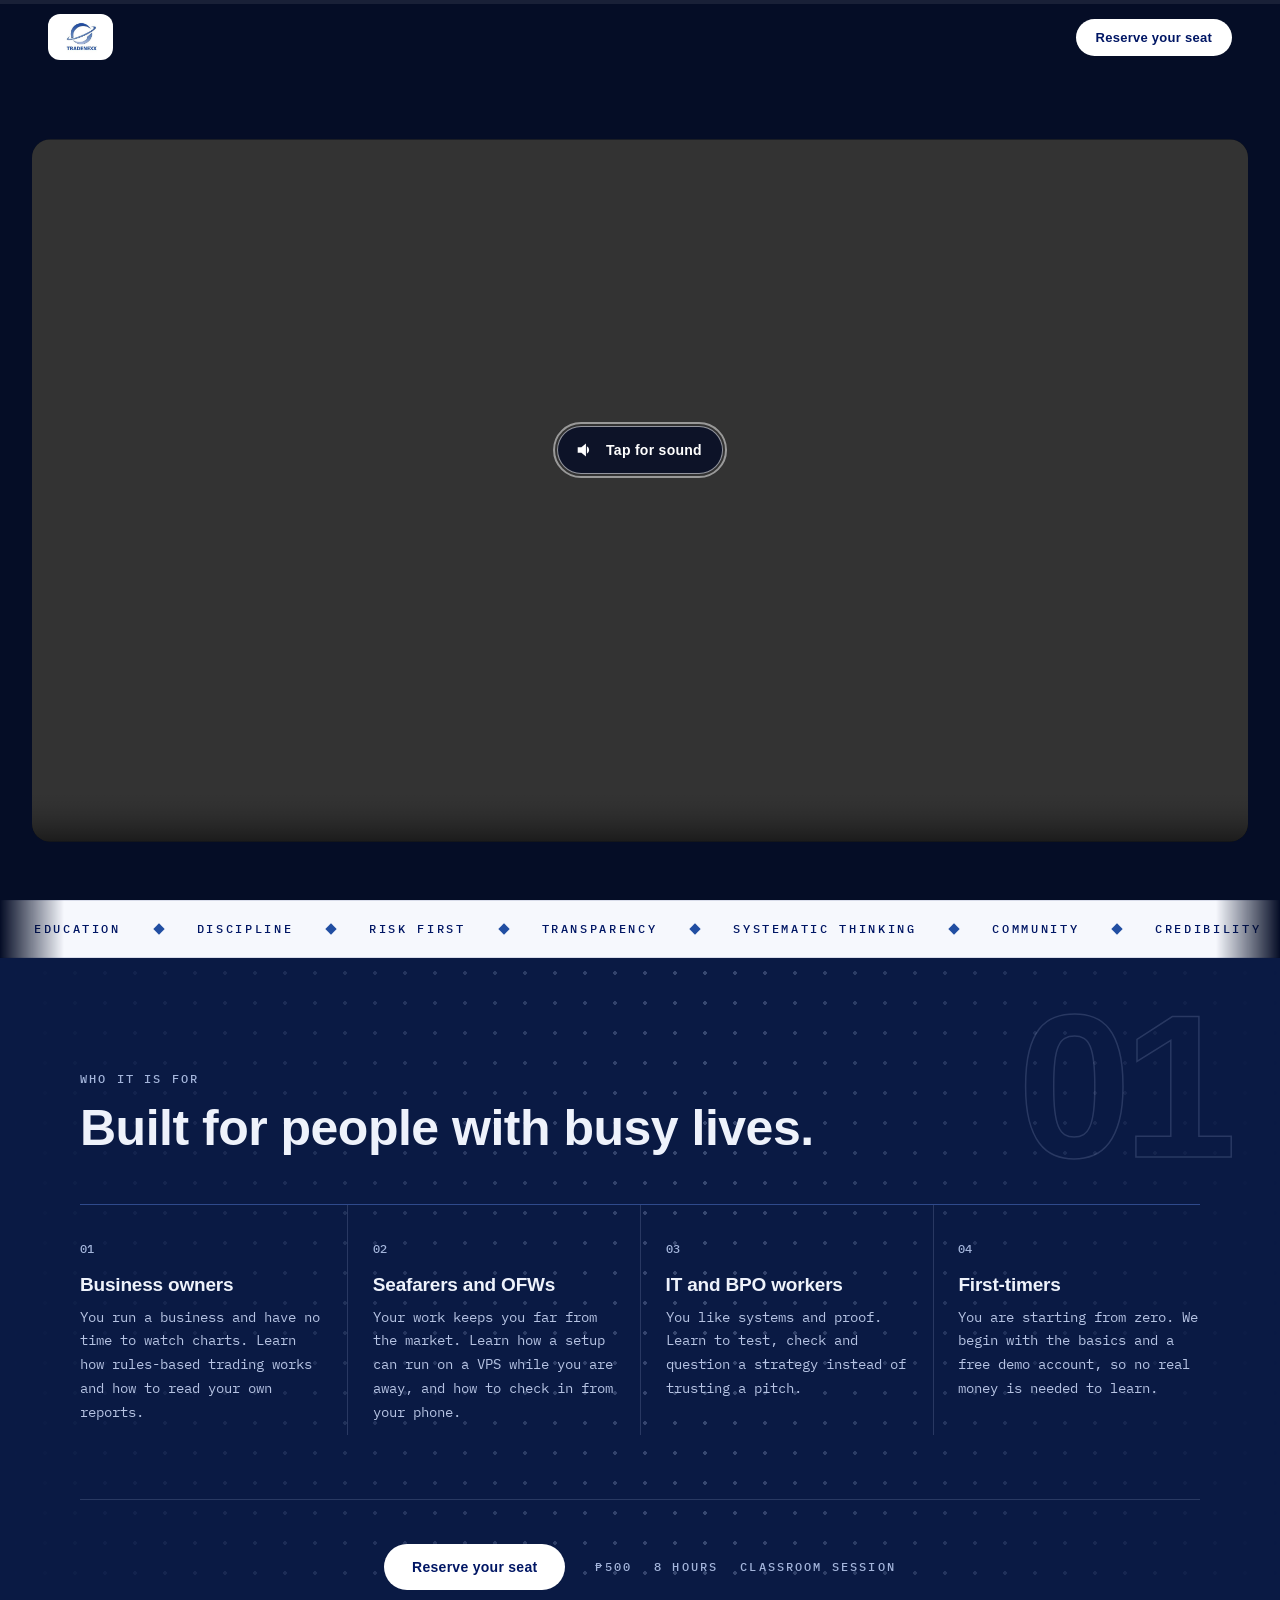
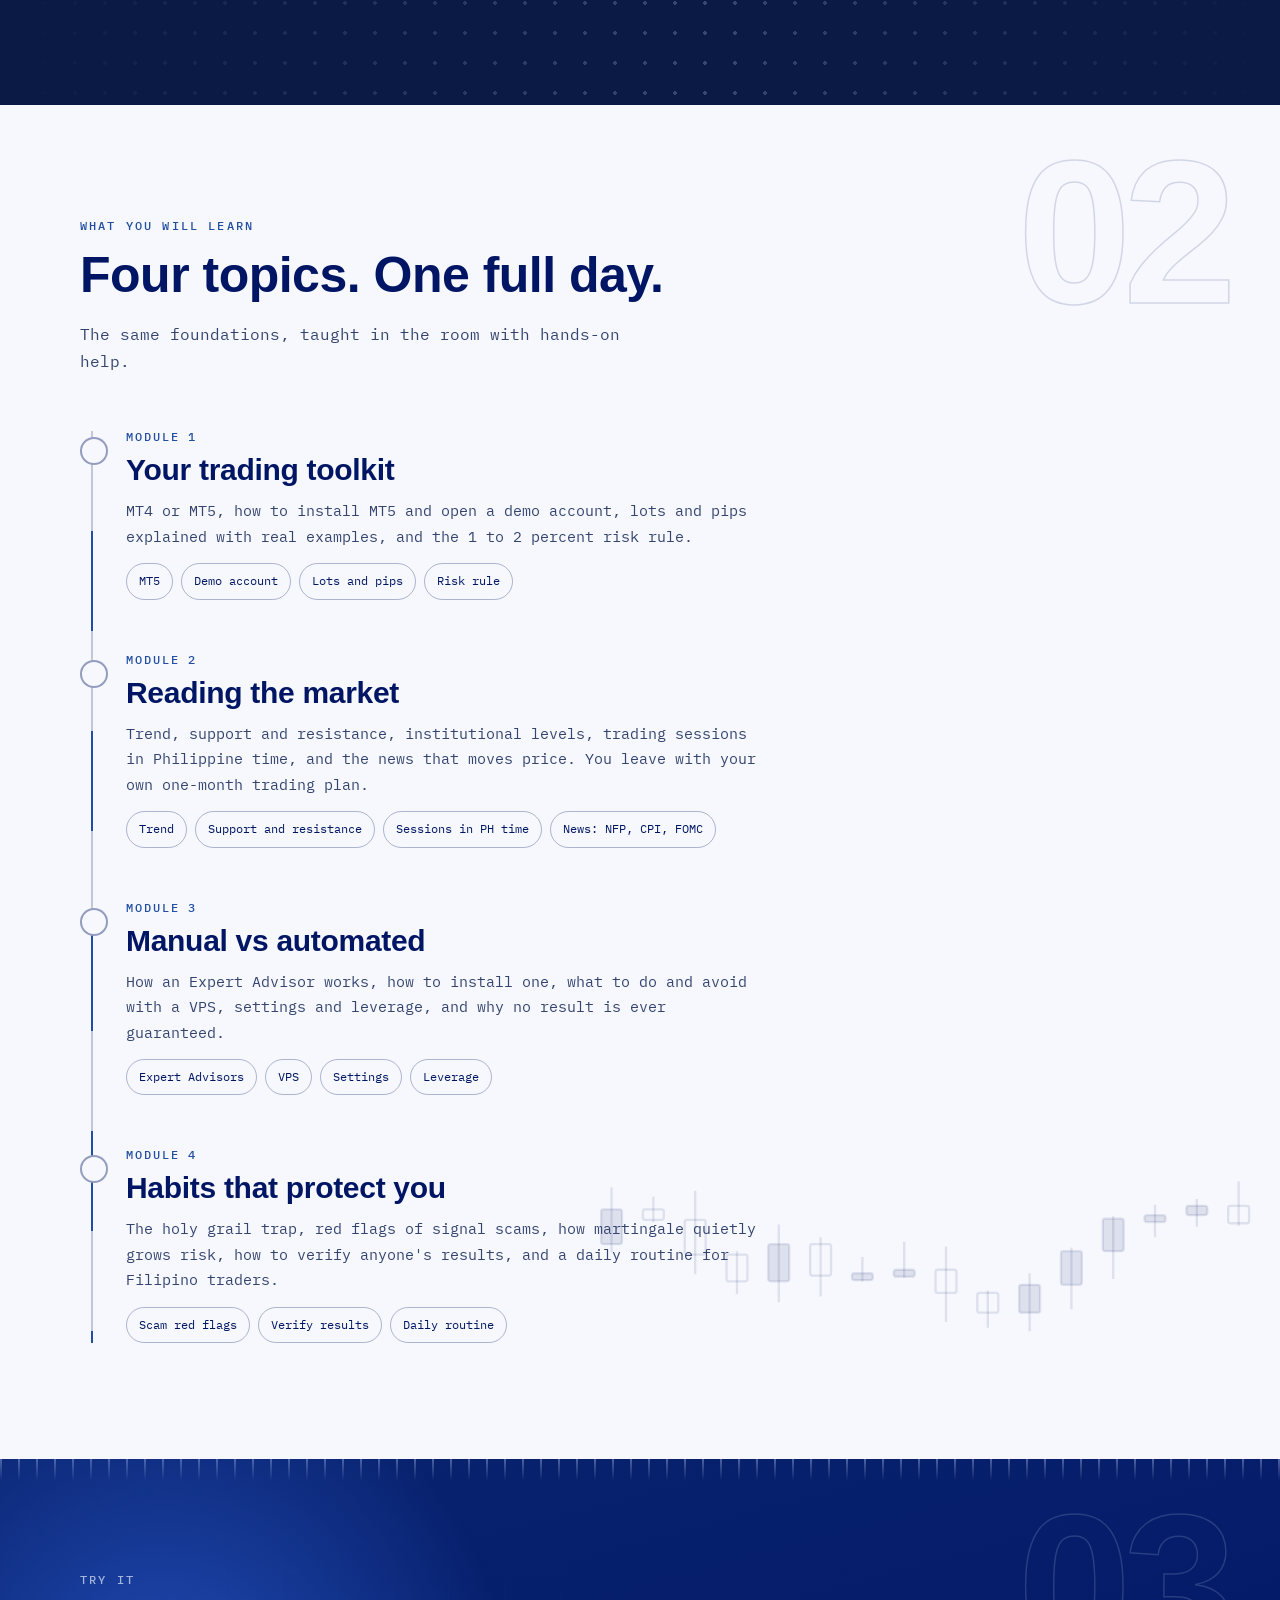
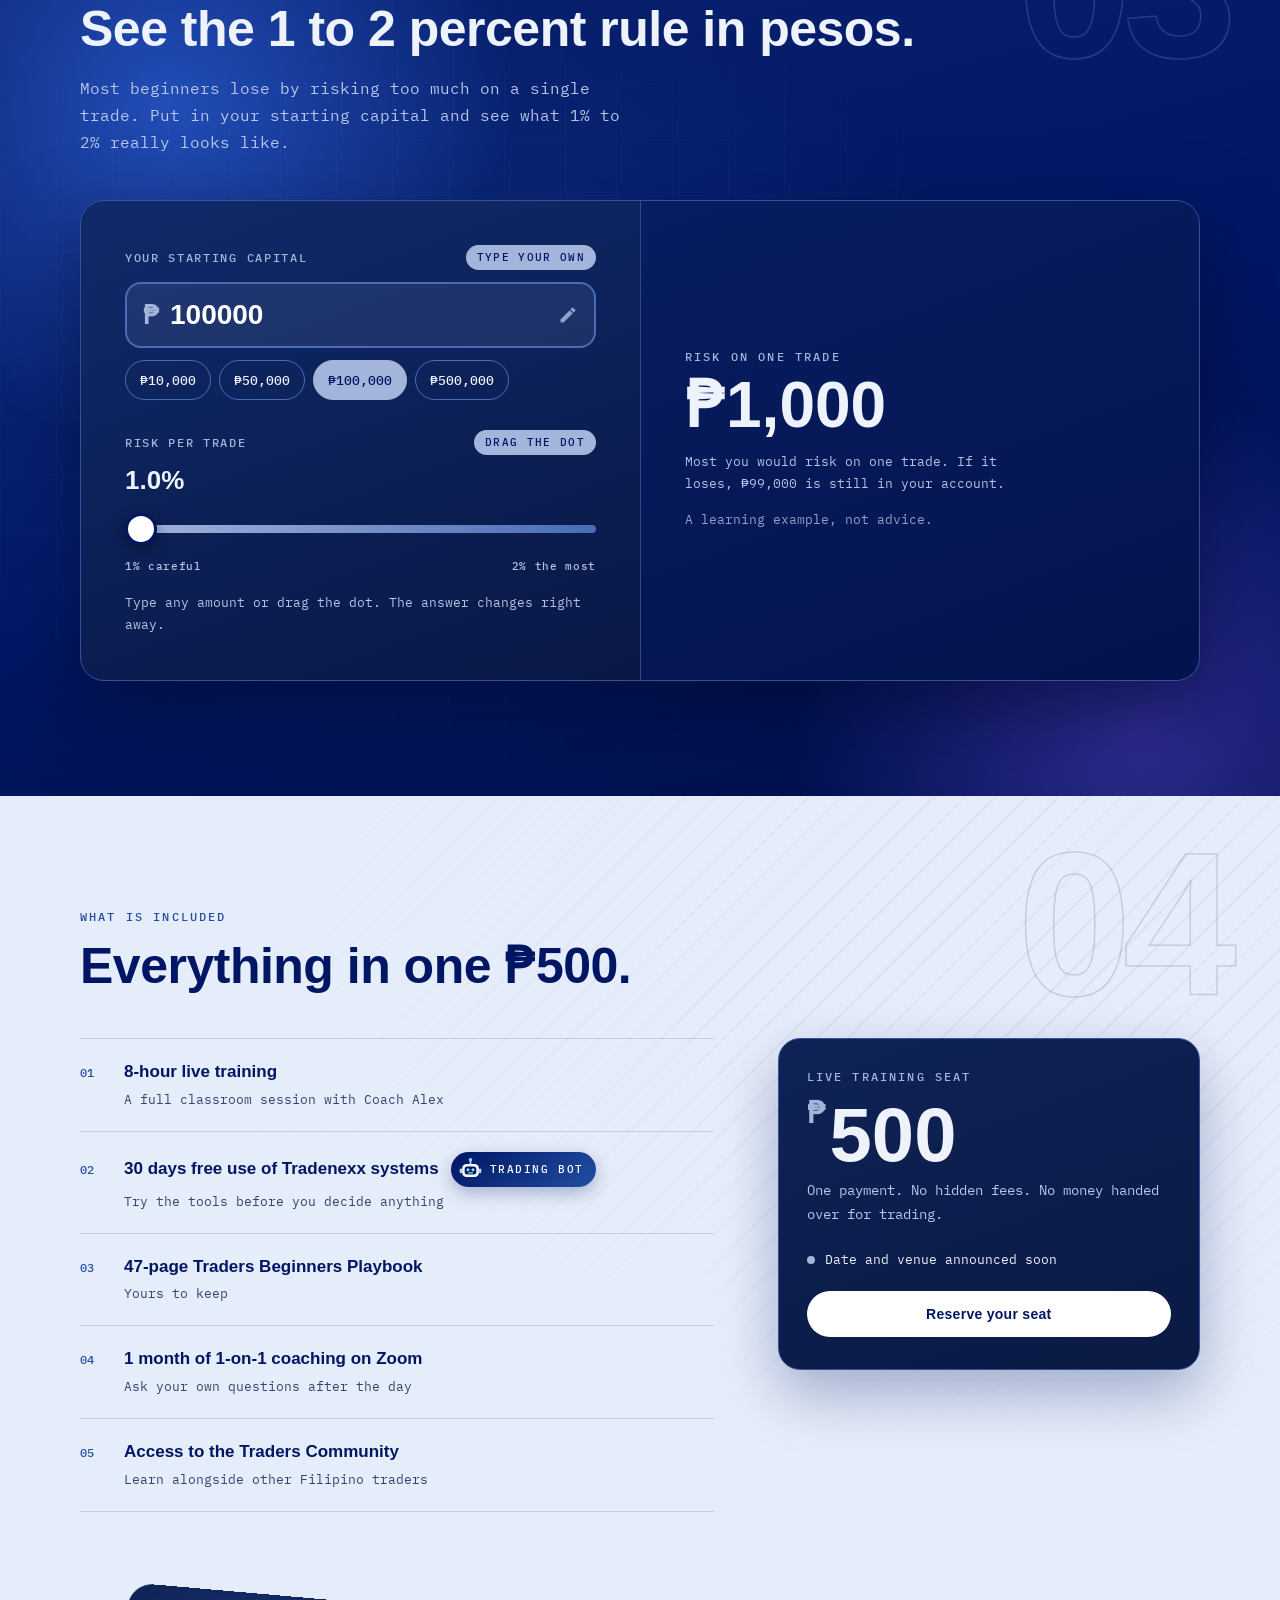
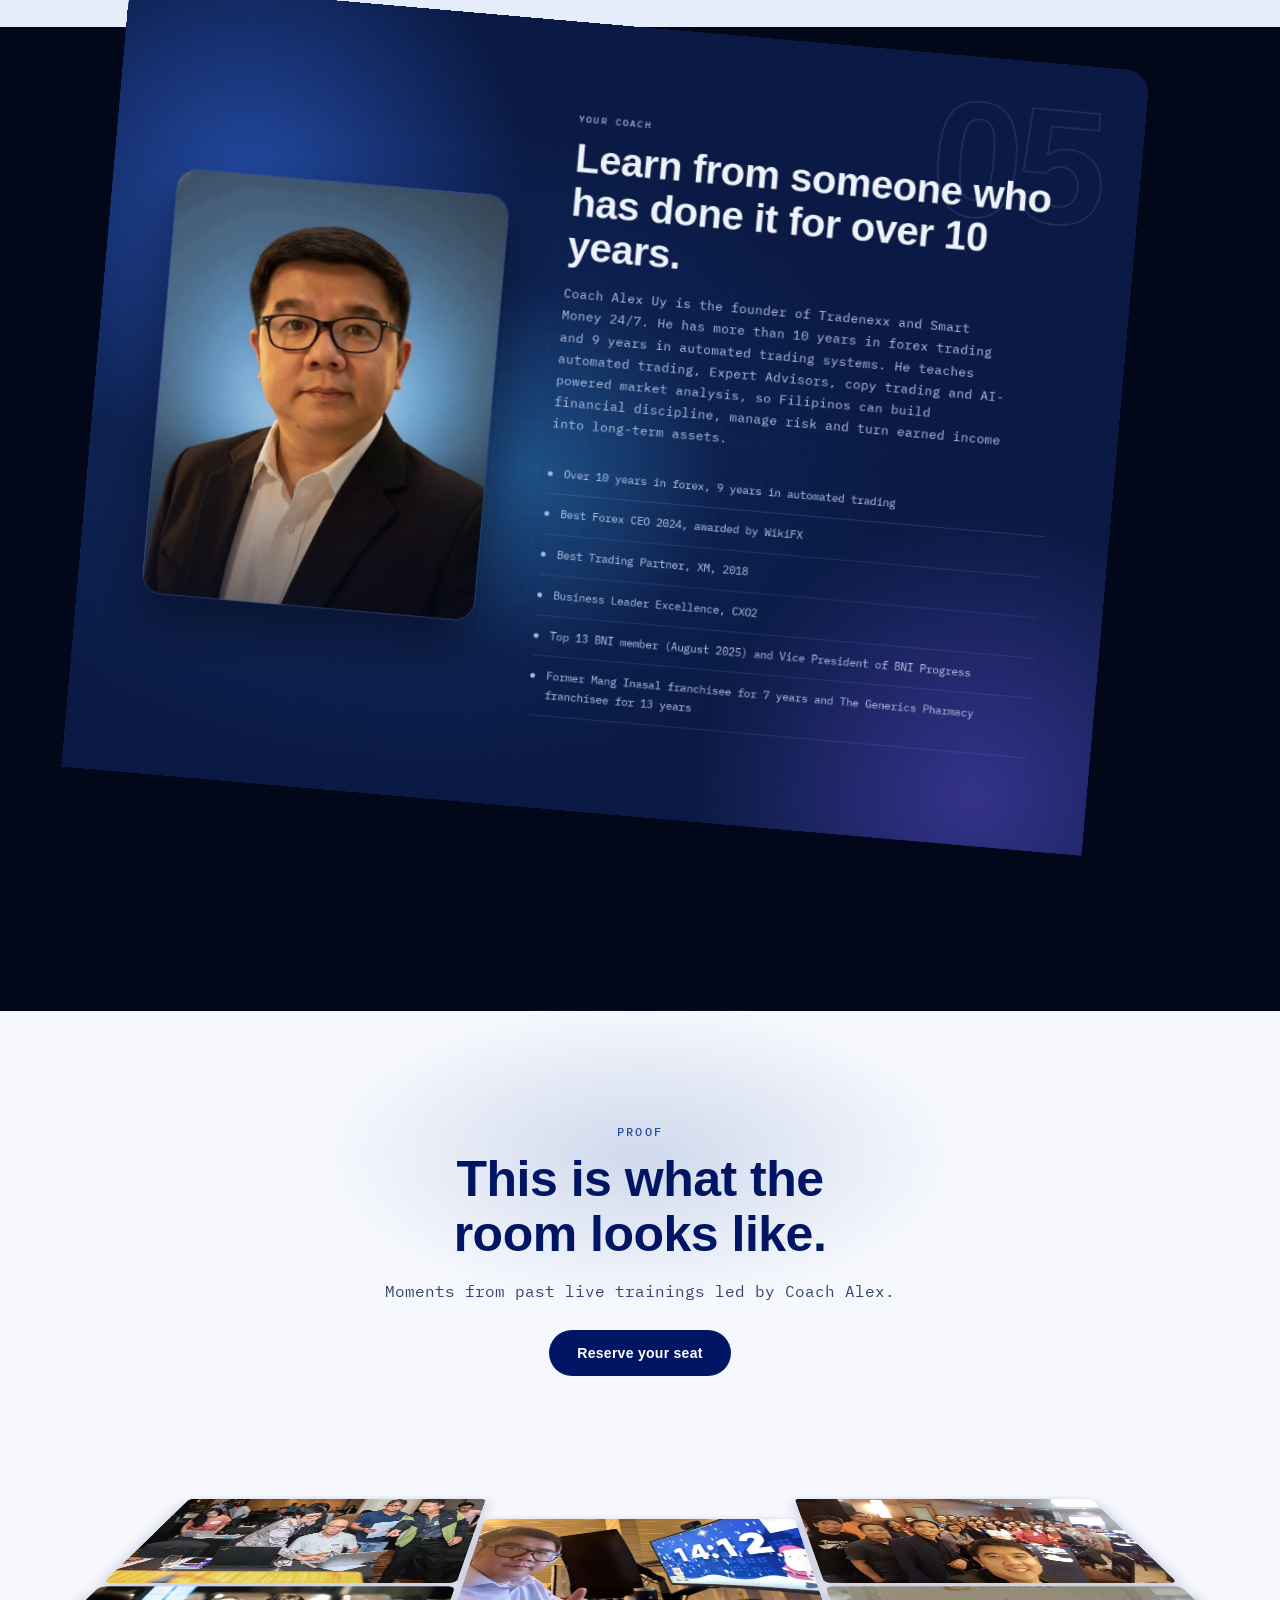
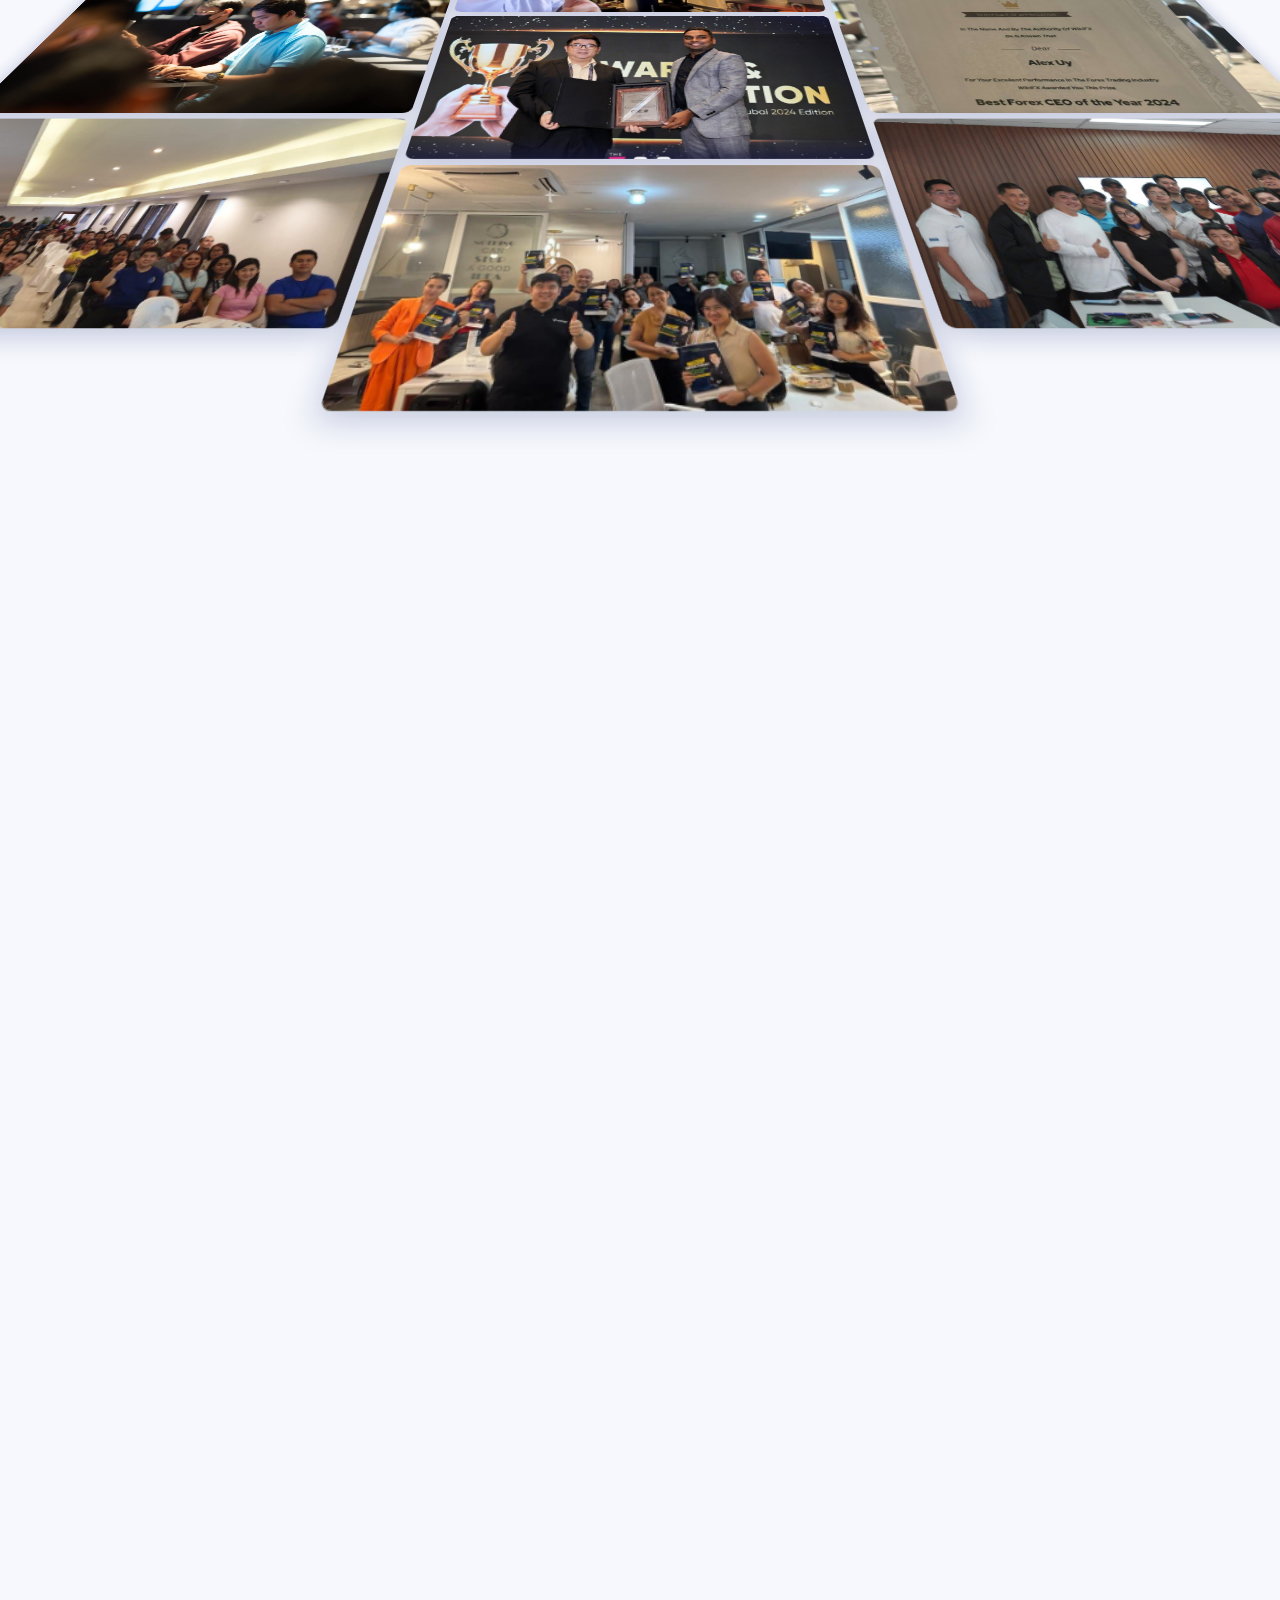
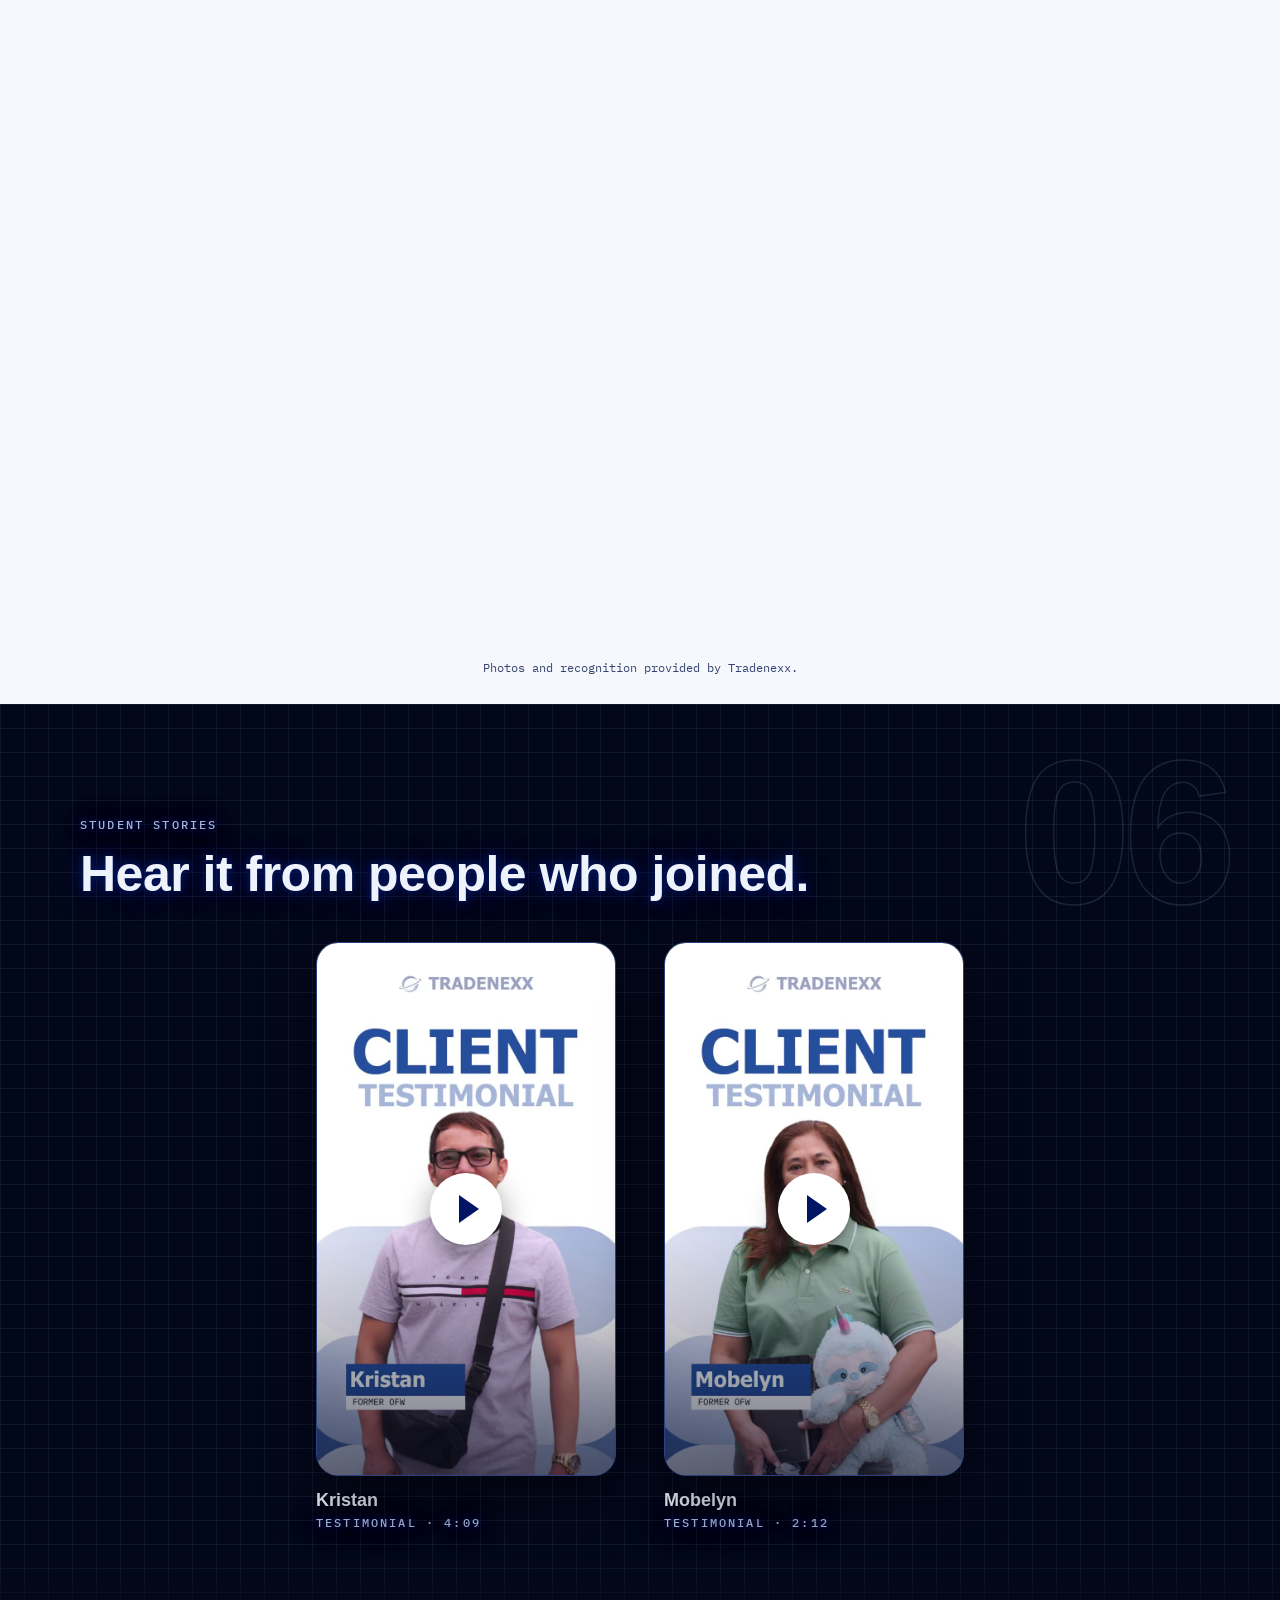
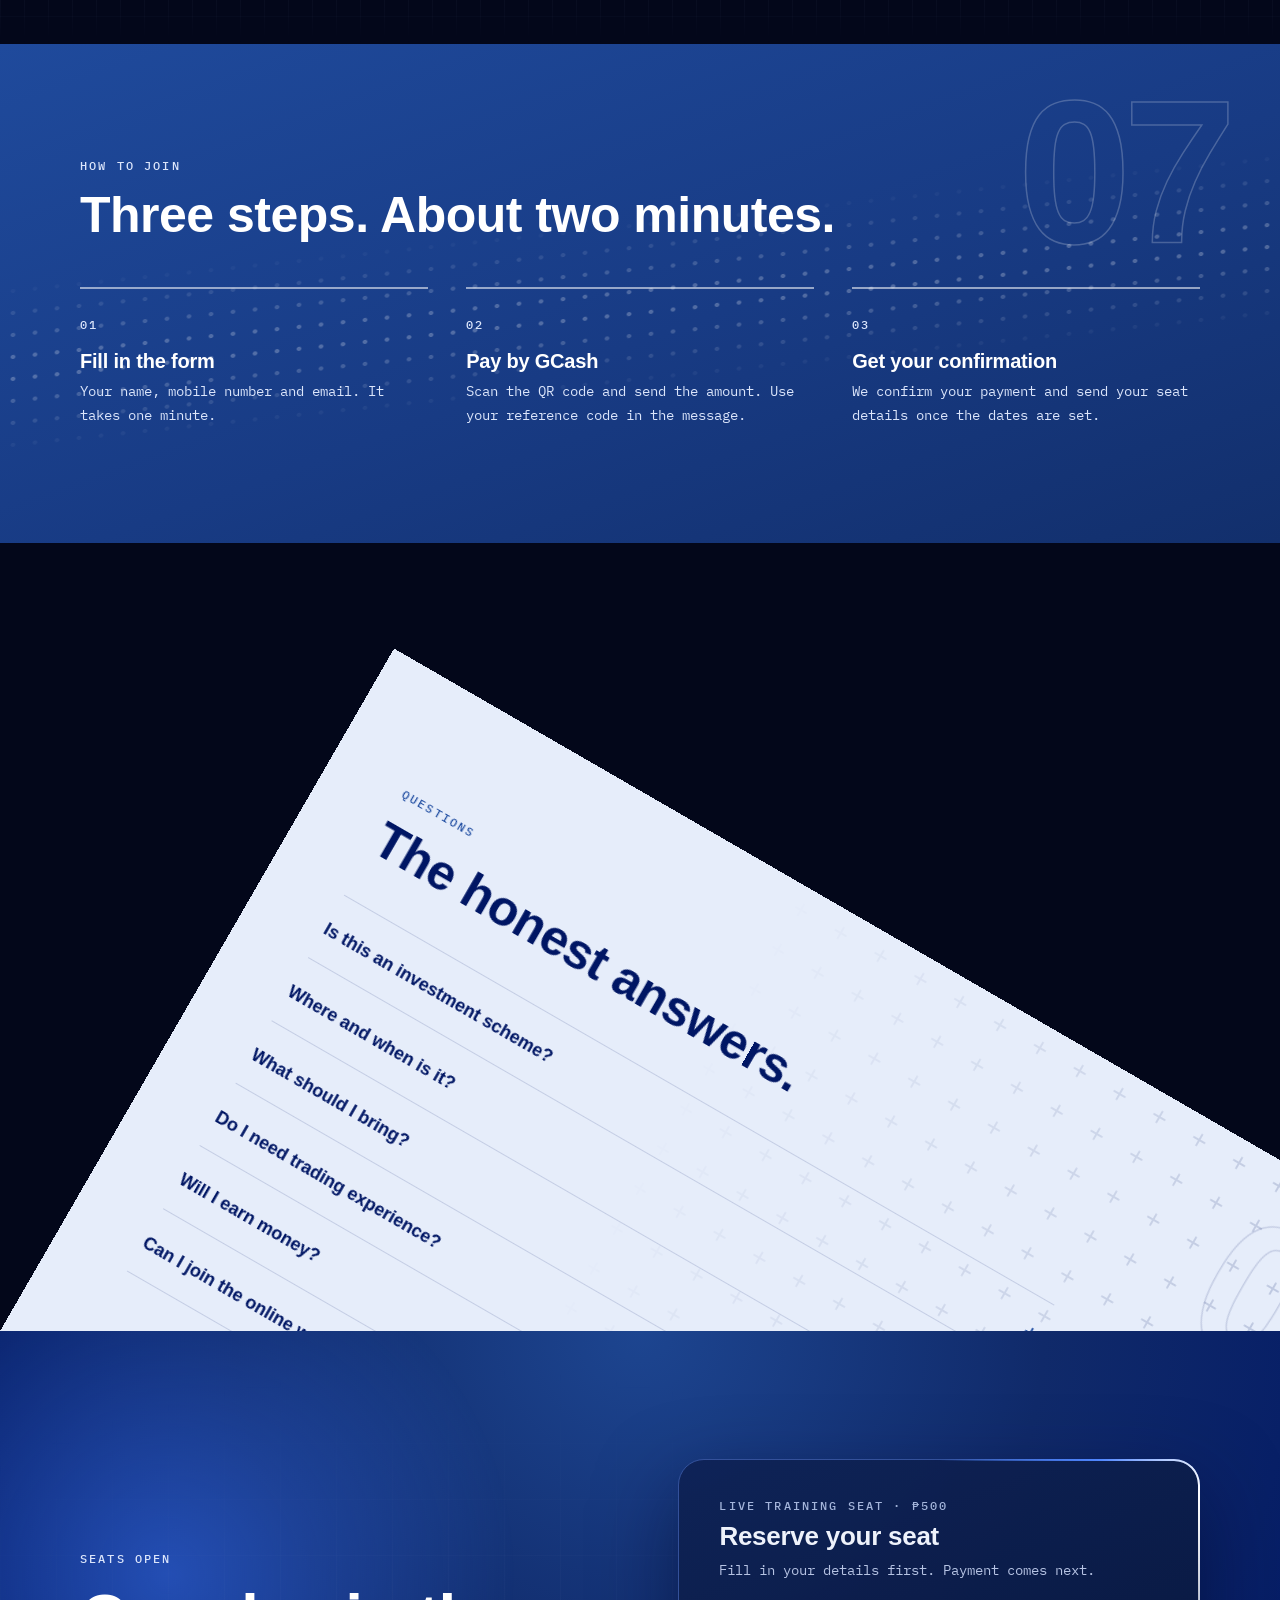
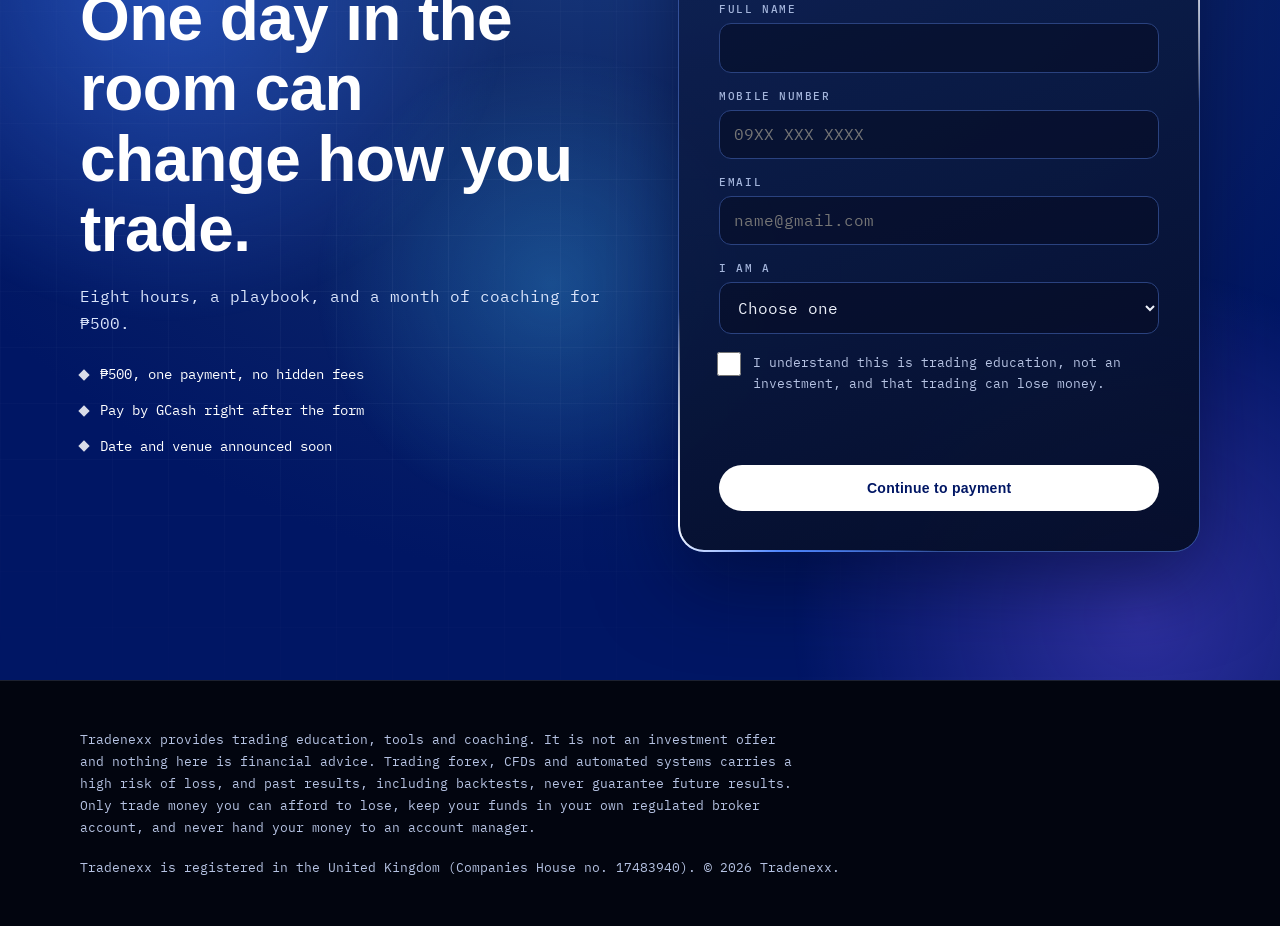
==== event/index.html @ e7edbb29 "Chooser: use Alex's desk photo on the webinar card and as share image Co-Authored-By: Claude Sonnet " ====
<!doctype html>
<html lang="en">
<head>
<meta charset="utf-8">
<meta name="viewport" content="width=device-width,initial-scale=1,viewport-fit=cover">
<title>Live Trading Training Philippines | Tradenexx with Coach Alex Uy</title>
<meta name="description" content="An 8-hour live classroom training with Coach Alex Uy. Bring your laptop, learn MT5, risk and automated trading in person. Just 500 pesos.">
<meta name="theme-color" content="#050d26">
<meta name="robots" content="noindex, nofollow">
<link rel="canonical" href="https://founderalexanderuy.com/event/">
<meta property="og:site_name" content="Tradenexx">
<meta property="og:locale" content="en_PH">
<meta property="og:title" content="Live Trading Training Philippines | Tradenexx with Coach Alex Uy">
<meta property="og:description" content="An 8-hour live classroom training with Coach Alex Uy. Bring your laptop, learn MT5, risk and automated trading in person. Just 500 pesos.">
<meta property="og:type" content="website">
<meta property="og:url" content="https://founderalexanderuy.com/event/">
<meta property="og:image" content="https://founderalexanderuy.com/assets/img/hall.jpg">
<meta property="og:image:alt" content="Live Trading Training Philippines | Tradenexx with Coach Alex Uy">
<meta name="twitter:card" content="summary_large_image">
<script type="application/ld+json">{"@context": "https://schema.org", "@graph": [{"@type": "Organization", "name": "Tradenexx", "url": "https://founderalexanderuy.com/", "logo": "https://founderalexanderuy.com/assets/favicon.png", "founder": {"@type": "Person", "name": "Alex Uy", "jobTitle": "Founder, Tradenexx"}}, {"@type": "Course", "name": "Live Trading Training Philippines", "description": "An 8-hour live classroom training with Coach Alex Uy. Bring your laptop, learn MT5, risk and automated trading in person. Just 500 pesos.", "url": "https://founderalexanderuy.com/event/", "provider": {"@type": "Organization", "name": "Tradenexx", "url": "https://founderalexanderuy.com/", "logo": "https://founderalexanderuy.com/assets/favicon.png", "founder": {"@type": "Person", "name": "Alex Uy", "jobTitle": "Founder, Tradenexx"}}, "inLanguage": "en-PH", "offers": {"@type": "Offer", "price": "500", "priceCurrency": "PHP", "availability": "https://schema.org/InStock", "url": "https://founderalexanderuy.com/event/"}, "hasCourseInstance": {"@type": "CourseInstance", "courseMode": "onsite"}}]}</script>
<link rel="icon" type="image/png" href="../assets/favicon.png">
<link rel="preconnect" href="https://fonts.googleapis.com"><link rel="preconnect" href="https://fonts.gstatic.com" crossorigin>
<link rel="preload" as="style" href="https://fonts.googleapis.com/css2?family=IBM+Plex+Mono:wght@400;500&display=swap" onload="this.onload=null;this.rel='stylesheet'"><noscript><link href="https://fonts.googleapis.com/css2?family=IBM+Plex+Mono:wght@400;500&display=swap" rel="stylesheet"></noscript>
<link rel="stylesheet" href="../assets/site.css?v=1793979469">
</head>
<body>
<a class="skip" href="#main">Skip to content</a>
<div class="progress" aria-hidden="true"><i></i></div>
<div class="env" aria-hidden="true"></div>
<nav class="top" aria-label="Main">
  <a class="logo-plate" href="./" aria-label="Tradenexx home"><img src="../assets/img/logo.png" alt="Tradenexx" width="301" height="250"></a>
  <button class="btn small" data-join type="button">Reserve your seat</button>
</nav>

<header class="hero3" id="top">
  <div class="stage3">
    <div class="bg3" aria-hidden="true" style="--hp:center;--hero:url(../assets/img/hall.jpg)"></div>
    <div class="vframe">
      <!-- VIDEO: set the link in build.py (VIDEOS) and re-run it. Nothing here needs editing by hand. -->
      <div class="vid" data-state="ready" data-src="../assets/vid/intro.mp4">
        <img class="vid-poster" src="../assets/img/group.jpg" alt="" fetchpriority="high" decoding="async">
        <div class="vid-art" aria-hidden="true"><svg viewBox="0 0 908 300" preserveAspectRatio="xMidYMid meet" fill="none" stroke="currentColor" stroke-width="2" aria-hidden="true"><line x1="22" y1="130" x2="22" y2="175"/><rect x="13" y="150" width="18" height="6" rx="2" fill="none"/><line x1="58" y1="109" x2="58" y2="180"/><rect x="49" y="133" width="18" height="23" rx="2" fill="currentColor"/><line x1="94" y1="103" x2="94" y2="157"/><rect x="85" y="107" width="18" height="26" rx="2" fill="currentColor"/><line x1="130" y1="102" x2="130" y2="115"/><rect x="121" y="107" width="18" height="6" rx="2" fill="none"/><line x1="166" y1="85" x2="166" y2="152"/><rect x="157" y="110" width="18" height="34" rx="2" fill="none"/><line x1="202" y1="122" x2="202" y2="182"/><rect x="193" y="144" width="18" height="19" rx="2" fill="none"/><line x1="238" y1="133" x2="238" y2="173"/><rect x="229" y="151" width="18" height="12" rx="2" fill="currentColor"/><line x1="274" y1="121" x2="274" y2="175"/><rect x="265" y="122" width="18" height="29" rx="2" fill="currentColor"/><line x1="310" y1="110" x2="310" y2="143"/><rect x="301" y="112" width="18" height="10" rx="2" fill="currentColor"/><line x1="346" y1="73" x2="346" y2="120"/><rect x="337" y="81" width="18" height="31" rx="2" fill="currentColor"/><line x1="382" y1="37" x2="382" y2="87"/><rect x="373" y="59" width="18" height="22" rx="2" fill="currentColor"/><line x1="418" y1="22" x2="418" y2="76"/><rect x="409" y="40" width="18" height="19" rx="2" fill="currentColor"/><line x1="454" y1="35" x2="454" y2="43"/><rect x="445" y="40" width="18" height="6" rx="2" fill="none"/><line x1="490" y1="21" x2="490" y2="46"/><rect x="481" y="40" width="18" height="6" rx="2" fill="none"/><line x1="526" y1="18" x2="526" y2="57"/><rect x="517" y="40" width="18" height="6" rx="2" fill="none"/><line x1="562" y1="27" x2="562" y2="72"/><rect x="553" y="40" width="18" height="19" rx="2" fill="none"/><line x1="598" y1="39" x2="598" y2="92"/><rect x="589" y="59" width="18" height="8" rx="2" fill="none"/><line x1="634" y1="17" x2="634" y2="68"/><rect x="625" y="40" width="18" height="27" rx="2" fill="currentColor"/><line x1="670" y1="28" x2="670" y2="45"/><rect x="661" y="40" width="18" height="6" rx="2" fill="none"/><line x1="706" y1="22" x2="706" y2="65"/><rect x="697" y="40" width="18" height="6" rx="2" fill="none"/><line x1="742" y1="28" x2="742" y2="60"/><rect x="733" y="40" width="18" height="6" rx="2" fill="none"/><line x1="778" y1="32" x2="778" y2="93"/><rect x="769" y="40" width="18" height="35" rx="2" fill="none"/><line x1="814" y1="60" x2="814" y2="98"/><rect x="805" y="75" width="18" height="14" rx="2" fill="none"/><line x1="850" y1="54" x2="850" y2="107"/><rect x="841" y="58" width="18" height="31" rx="2" fill="currentColor"/></svg></div>
        <button class="vid-play" type="button" aria-label="Play video">
          <span class="vid-btn"><svg viewBox="0 0 24 24" aria-hidden="true"><path d="M8 5v14l11-7z"/></svg></span>
          <span class="vid-label">Watch the video</span></button>
      </div>
    </div>
    <div class="intro3"><div class="eyebrow">Live training · 1 day · classroom</div></div>
    <h1 class="titles"><span class="t1">One day.</span> <span class="t2">Eight hours. In person.</span></h1>
    <div class="hint3"><p class="lede">Sit in the room with Coach Alex Uy and learn to trade with discipline, on your own laptop, with help beside you.</p><span class="eyebrow">Scroll to open the video</span></div>
  </div>
</header>

<div class="marquee" aria-hidden="true"><div class="track"><div class="mset"><span>Education</span><i></i><span>Discipline</span><i></i><span>Risk first</span><i></i><span>Transparency</span><i></i><span>Systematic thinking</span><i></i><span>Community</span><i></i><span>Credibility</span><i></i><span>Opportunity</span><i></i><span>Responsible trading</span><i></i></div><div class="mset"><span>Education</span><i></i><span>Discipline</span><i></i><span>Risk first</span><i></i><span>Transparency</span><i></i><span>Systematic thinking</span><i></i><span>Community</span><i></i><span>Credibility</span><i></i><span>Opportunity</span><i></i><span>Responsible trading</span><i></i></div><div class="mset"><span>Education</span><i></i><span>Discipline</span><i></i><span>Risk first</span><i></i><span>Transparency</span><i></i><span>Systematic thinking</span><i></i><span>Community</span><i></i><span>Credibility</span><i></i><span>Opportunity</span><i></i><span>Responsible trading</span><i></i></div><div class="mset"><span>Education</span><i></i><span>Discipline</span><i></i><span>Risk first</span><i></i><span>Transparency</span><i></i><span>Systematic thinking</span><i></i><span>Community</span><i></i><span>Credibility</span><i></i><span>Opportunity</span><i></i><span>Responsible trading</span><i></i></div></div></div>

<main id="main" tabindex="-1">
<section class="s t-navy d-dots fx reveal">
  <div class="dr-root dr-local" aria-hidden="true"><canvas class="dr-bloom"></canvas><canvas class="dr-main"></canvas><div class="dr-vignette"></div><div class="dr-grain"></div></div>
<div class="wrap">
  <div class="eyebrow rv">Who it is for</div>
  <h2 class="rv">Built for people with busy lives.</h2>
  <div class="who"><div class="rv"><span class="n">01</span><h3>Business owners</h3><p>You run a business and have no time to watch charts. Learn how rules-based trading works and how to read your own reports.</p></div><div class="rv"><span class="n">02</span><h3>Seafarers and OFWs</h3><p>Your work keeps you far from the market. Learn how a setup can run on a VPS while you are away, and how to check in from your phone.</p></div><div class="rv"><span class="n">03</span><h3>IT and BPO workers</h3><p>You like systems and proof. Learn to test, check and question a strategy instead of trusting a pitch.</p></div><div class="rv"><span class="n">04</span><h3>First-timers</h3><p>You are starting from zero. We begin with the basics and a free demo account, so no real money is needed to learn.</p></div></div>
  <div class="who-cta rv">
    <button class="btn" data-join type="button">Reserve your seat</button>
    <div class="meta"><span class="eyebrow">₱500</span><span class="eyebrow">8 hours</span><span class="eyebrow">Classroom session</span></div>
  </div>
</div></section>

<section class="s t-white d-chart"><div class="deco" aria-hidden="true"><svg viewBox="0 0 620 300" preserveAspectRatio="xMidYMid meet" fill="none" stroke="currentColor" stroke-width="2" aria-hidden="true"><line x1="22" y1="101" x2="22" y2="157"/><rect x="13" y="120" width="18" height="30" rx="2" fill="currentColor"/><line x1="58" y1="109" x2="58" y2="131"/><rect x="49" y="120" width="18" height="9" rx="2" fill="none"/><line x1="94" y1="104" x2="94" y2="176"/><rect x="85" y="129" width="18" height="30" rx="2" fill="none"/><line x1="130" y1="156" x2="130" y2="193"/><rect x="121" y="159" width="18" height="23" rx="2" fill="none"/><line x1="166" y1="133" x2="166" y2="200"/><rect x="157" y="150" width="18" height="32" rx="2" fill="currentColor"/><line x1="202" y1="144" x2="202" y2="195"/><rect x="193" y="150" width="18" height="27" rx="2" fill="none"/><line x1="238" y1="161" x2="238" y2="182"/><rect x="229" y="175" width="18" height="6" rx="2" fill="currentColor"/><line x1="274" y1="148" x2="274" y2="179"/><rect x="265" y="172" width="18" height="6" rx="2" fill="currentColor"/><line x1="310" y1="152" x2="310" y2="217"/><rect x="301" y="172" width="18" height="20" rx="2" fill="none"/><line x1="346" y1="190" x2="346" y2="222"/><rect x="337" y="192" width="18" height="17" rx="2" fill="none"/><line x1="382" y1="175" x2="382" y2="225"/><rect x="373" y="185" width="18" height="24" rx="2" fill="currentColor"/><line x1="418" y1="153" x2="418" y2="206"/><rect x="409" y="156" width="18" height="29" rx="2" fill="currentColor"/><line x1="454" y1="126" x2="454" y2="180"/><rect x="445" y="128" width="18" height="28" rx="2" fill="currentColor"/><line x1="490" y1="116" x2="490" y2="144"/><rect x="481" y="125" width="18" height="6" rx="2" fill="currentColor"/><line x1="526" y1="111" x2="526" y2="135"/><rect x="517" y="117" width="18" height="8" rx="2" fill="currentColor"/><line x1="562" y1="96" x2="562" y2="134"/><rect x="553" y="117" width="18" height="15" rx="2" fill="none"/></svg></div><div class="wrap">
  <div class="eyebrow">What you will learn</div>
  <h2>Four topics. One full day.</h2>
  <p class="lede">The same foundations, taught in the room with hands-on help.</p>
  <div class="path"><svg class="line" viewBox="0 0 24 100" preserveAspectRatio="none" aria-hidden="true"><path class="track" d="M12 0 V100" vector-effect="non-scaling-stroke"/><path class="draw" d="M12 0 V100" pathLength="1" vector-effect="non-scaling-stroke"/></svg>
  <div class="mod"><div class="tag">Module 1</div><h3>Your trading toolkit</h3><p>MT4 or MT5, how to install MT5 and open a demo account, lots and pips explained with real examples, and the 1 to 2 percent risk rule.</p><ul><li>MT5</li><li>Demo account</li><li>Lots and pips</li><li>Risk rule</li></ul></div>
<div class="mod"><div class="tag">Module 2</div><h3>Reading the market</h3><p>Trend, support and resistance, institutional levels, trading sessions in Philippine time, and the news that moves price. You leave with your own one-month trading plan.</p><ul><li>Trend</li><li>Support and resistance</li><li>Sessions in PH time</li><li>News: NFP, CPI, FOMC</li></ul></div>
<div class="mod"><div class="tag">Module 3</div><h3>Manual vs automated</h3><p>How an Expert Advisor works, how to install one, what to do and avoid with a VPS, settings and leverage, and why no result is ever guaranteed.</p><ul><li>Expert Advisors</li><li>VPS</li><li>Settings</li><li>Leverage</li></ul></div>
<div class="mod"><div class="tag">Module 4</div><h3>Habits that protect you</h3><p>The holy grail trap, red flags of signal scams, how martingale quietly grows risk, how to verify anyone's results, and a daily routine for Filipino traders.</p><ul><li>Scam red flags</li><li>Verify results</li><li>Daily routine</li></ul></div>
</div>
</div></section>

<section class="s t-deep d-ticks aur-sec"><div class="aur" aria-hidden="true"><i></i><i></i><i></i></div><div class="wrap">
  <div class="eyebrow">Try it</div>
  <h2>See the 1 to 2 percent rule in pesos.</h2>
  <p class="lede">Most beginners lose by risking too much on a single trade. Put in your starting capital and see what 1% to 2% really looks like.</p>
  <div class="calc">
    <div class="calc-in">
      <div class="calc-row"><label class="f" for="capital">Your starting capital</label><span class="tag-edit">Type your own</span></div>
      <div class="field nudge" id="capfield"><span class="cur">₱</span><input id="capital" type="number" inputmode="numeric" min="0" step="1000" value="100000" aria-describedby="calc-hint"><svg class="pen" viewBox="0 0 24 24" aria-hidden="true"><path d="M3 17.25V21h3.75L17.8 9.94l-3.75-3.75L3 17.25zm17.7-10.05a1 1 0 0 0 0-1.41l-2.5-2.5a1 1 0 0 0-1.41 0l-1.96 1.96 3.75 3.75 2.12-1.8z"/></svg></div>
      <div class="chips" role="group" aria-label="Quick amounts"><button type="button" data-cap="10000">₱10,000</button><button type="button" data-cap="50000">₱50,000</button><button type="button" data-cap="100000">₱100,000</button><button type="button" data-cap="500000">₱500,000</button></div>
      <div class="calc-row" style="margin-top:30px"><label class="f" for="riskpct">Risk per trade</label><span class="tag-edit">Drag the dot</span></div>
      <div class="pct" id="riskpctlabel">1.0%</div>
      <div class="slider nudge" id="slidewrap"><input id="riskpct" type="range" min="1" max="2" step="0.1" value="1" aria-label="Risk per trade, 1 to 2 percent"><div class="ends"><span>1% careful</span><span>2% the most</span></div></div>
      <p class="hint" id="calc-hint">Type any amount or drag the dot. The answer changes right away.</p>
    </div>
    <div class="out">
      <div class="eyebrow">Risk on one trade</div>
      <div class="big" id="riskout" aria-live="polite">₱1,000</div>
      <p class="note" id="riskper"></p>
      <p class="note" style="margin-top:14px;opacity:.8">A learning example, not advice.</p>
    </div>
  </div>
</div></section>

<div class="stack">
<section class="s t-pale d-stripes reveal">
  <div class="wrap">
  <div class="eyebrow rv">What is included</div>
  <h2 class="rv">Everything in one ₱500.</h2>
  <div class="offer">
    <ul class="incl"><li class="rv"><span class="i">01</span><div><b>8-hour live training</b><small>A full classroom session with Coach Alex</small></div></li><li class="rv"><span class="i">02</span><div><b>30 days free use of Tradenexx systems<span class="bot"><svg viewBox="0 0 24 24" width="25" height="25" aria-hidden="true"><line x1="12" y1="3.2" x2="12" y2="6.6" stroke="#bcd4ff" stroke-width="1.6" stroke-linecap="round"/><circle class="ant" cx="12" cy="2.6" r="1.7" fill="#7fe0ff"/><rect x="4" y="6.6" width="16" height="12.6" rx="4.2" fill="#fff"/><rect x="1.6" y="11" width="2.4" height="4.6" rx="1.2" fill="#bcd4ff"/><rect x="20" y="11" width="2.4" height="4.6" rx="1.2" fill="#bcd4ff"/><rect x="6.4" y="9" width="11.2" height="7.8" rx="2.6" fill="#001664"/><circle class="eye" cx="9.6" cy="12.2" r="1.5" fill="#7fe0ff"/><circle class="eye" cx="14.4" cy="12.2" r="1.5" fill="#7fe0ff"/><path d="M10 15.2h4" stroke="#7fe0ff" stroke-width="1.1" stroke-linecap="round"/></svg>Trading bot</span></b><small>Try the tools before you decide anything</small></div></li><li class="rv"><span class="i">03</span><div><b>47-page Traders Beginners Playbook</b><small>Yours to keep</small></div></li><li class="rv"><span class="i">04</span><div><b>1 month of 1-on-1 coaching on Zoom</b><small>Ask your own questions after the day</small></div></li><li class="rv"><span class="i">05</span><div><b>Access to the Traders Community</b><small>Learn alongside other Filipino traders</small></div></li></ul>
    <aside class="price rv" aria-label="Price">
      <div class="eyebrow">Live training seat</div>
      <div class="amt"><sup>₱</sup>500</div>
      <p>One payment. No hidden fees. No money handed over for trading.</p>
      <div class="tbd"><i></i>Date and venue announced soon</div>
      <button class="btn" data-join type="button">Reserve your seat</button>
    </aside>
  </div>
</div></section>

<section class="s t-navy aur-sec reveal"><div class="aur" aria-hidden="true"><i></i><i></i><i></i></div><div class="wrap coach">
  <div class="ph rv"><img src="../assets/img/coach.jpg" alt="Coach Alex Uy, founder of Tradenexx" loading="lazy" width="720" height="923"></div>
  <div>
    <div class="eyebrow rv">Your coach</div>
    <h2 class="rv">Learn from someone who has done it for over 10 years.</h2>
    <p class="lede rv">Coach Alex Uy is the founder of Tradenexx and Smart Money 24/7. He has more than 10 years in forex trading and 9 years in automated trading systems. He teaches automated trading, Expert Advisors, copy trading and AI-powered market analysis, so Filipinos can build financial discipline, manage risk and turn earned income into long-term assets.</p>
    <ul class="facts rv"><li>Over 10 years in forex, 9 years in automated trading</li><li>Best Forex CEO 2024, awarded by WikiFX</li><li>Best Trading Partner, XM, 2018</li><li>Business Leader Excellence, CXO2</li><li>Top 13 BNI member (August 2025) and Vice President of BNI Progress</li><li>Former Mang Inasal franchisee for 7 years and The Generics Pharmacy franchisee for 13 years</li></ul>
  </div>
</div></section>
</div>

<section class="s t-white gal-sec" aria-label="Photos from past trainings"><div class="gal-head"><div class="eyebrow ba" style="--i:0">Proof</div><h2 class="ba" style="--i:1">This is what the room looks like.</h2><p class="lede ba" style="--i:2">Moments from past live trainings led by Coach Alex.</p><div class="ba" style="--i:3"><button class="btn" data-join type="button">Reserve your seat</button></div></div><div class="gal-scroll"><div class="gal-sticky"><div class="gal-grid"><div class="gal-col" data-y="[-10,2]"><img src="../assets/img/workshop.jpg" alt="Attendees working on laptops during a live session" loading="lazy" decoding="async" draggable="false" style="object-position:50% 50%"><img src="../assets/img/laptops.jpg" alt="Close view of traders at their laptops" loading="lazy" decoding="async" draggable="false" style="object-position:50% 50%"><img src="../assets/img/hall.jpg" alt="A full training hall at a past Tradenexx event" loading="lazy" decoding="async" draggable="false" style="object-position:50% 50%"></div><div class="gal-col" data-y="[15,5]"><img src="../assets/img/deskselfie.jpg" alt="Coach Alex giving a thumbs up at his desk before a live webinar" loading="lazy" decoding="async" draggable="false" style="object-position:25% 40%"><img src="../assets/img/award.jpg" alt="Coach Alex receiving an award in Dubai" loading="lazy" decoding="async" draggable="false" style="object-position:50% 25%"><img src="../assets/img/playbook.jpg" alt="Attendees holding up the Traders Beginners Playbook after a live session" loading="lazy" decoding="async" draggable="false" style="object-position:50% 50%"></div><div class="gal-col" data-y="[-10,2]"><img src="../assets/img/selfie.jpg" alt="Coach Alex taking a selfie with a full room of attendees" loading="lazy" decoding="async" draggable="false" style="object-position:50% 50%"><img src="../assets/img/cert.jpg" alt="Best Forex CEO 2024 certificate from WikiFX" loading="lazy" decoding="async" draggable="false" style="object-position:50% 30%"><img src="../assets/img/class.jpg" alt="A classroom of attendees" loading="lazy" decoding="async" draggable="false" style="object-position:50% 50%"></div></div></div></div><p class="cap gal-cap">Photos and recognition provided by Tradenexx.</p></section>

<section class="s t-ink reveal gp-sec" aria-label="Student testimonials">
  <div class="gp" aria-hidden="true" data-avoid=".tst .eyebrow, .tst h2, .tvf figcaption, .tv"><canvas></canvas></div>
  <div class="wrap tst">
  <div class="eyebrow rv">Student stories</div>
  <h2 class="rv">Hear it from people who joined.</h2>
  <div class="tvs">
    <figure class="tvf"><button class="tv" type="button" data-src="../assets/vid/kristan.mp4" aria-label="Play Kristan's testimonial"><img src="../assets/vid/kristan.jpg" alt="" loading="lazy"><span class="tvp" aria-hidden="true"></span></button><figcaption><b>Kristan</b><span class="eyebrow">Testimonial &middot; 4:09</span></figcaption></figure>
    <figure class="tvf"><button class="tv" type="button" data-src="../assets/vid/mobelyn.mp4" aria-label="Play Mobelyn's testimonial"><img src="../assets/vid/mobelyn.jpg" alt="" loading="lazy"><span class="tvp" aria-hidden="true"></span></button><figcaption><b>Mobelyn</b><span class="eyebrow">Testimonial &middot; 2:12</span></figcaption></figure>
  </div>
</div></section>

<div class="flow">
<section class="s t-blue d-wave reveal"><div class="wrap">
  <div class="eyebrow rv">How to join</div>
  <h2 class="rv">Three steps. About two minutes.</h2>
  <div class="steps"><div class="rv"><h3>Fill in the form</h3><p>Your name, mobile number and email. It takes one minute.</p></div><div class="rv"><h3>Pay by GCash</h3><p>Scan the QR code and send the amount. Use your reference code in the message.</p></div><div class="rv"><h3>Get your confirmation</h3><p>We confirm your payment and send your seat details once the dates are set.</p></div></div>
</div></section>

<section class="s t-pale d-plus"><div class="wrap">
  <div class="eyebrow">Questions</div>
  <h2>The honest answers.</h2>
  <div class="faq"><details><summary>Is this an investment scheme?</summary><p>No. You do not give us money to trade. This is education, tools and coaching. Your trading money stays in your own broker account, in your own name.</p></details><details><summary>Where and when is it?</summary><p>The date and venue are announced soon. People who register hear first.</p></details><details><summary>What should I bring?</summary><p>Your laptop. A Windows laptop works best. We help you set up MT5 in the room, and the full details come with your confirmation.</p></details><details><summary>Do I need trading experience?</summary><p>No. We start from the basics and you practice on a demo account first, so you can learn without risking real money.</p></details><details><summary>Will I earn money?</summary><p>We cannot promise that, and anyone who does is a red flag. Trading can lose money, and past results never guarantee future ones. You learn how to manage risk and judge claims for yourself.</p></details><details><summary>Can I join the online webinar instead?</summary><p>Yes. There is a separate 4-session online webinar for the same price. You can find it from the link at the bottom of this page.</p></details></div>
</div></section>

<section class="final t-cta" id="join">
  <div class="aur" aria-hidden="true"><i></i><i></i><i></i></div>
  <div class="final-grid">
    <div class="final-copy">
      <div class="eyebrow">Seats open</div>
      <h2>One day in the room can change how you trade.</h2>
      <p class="lede">Eight hours, a playbook, and a month of coaching for ₱500.</p>
      <ul class="final-points"><li>₱500, one payment, no hidden fees</li><li>Pay by GCash right after the form</li><li>Date and venue announced soon</li></ul>
    </div>
    <div class="reg reg-inline" data-step="1" role="group" aria-label="Registration form">
      <div class="in">
    <div class="step1">
      <div class="eyebrow">Live training seat · ₱500</div>
      <h3>Reserve your seat</h3>
      <p class="lede" style="font-size:14px">Fill in your details first. Payment comes next.</p>
      <form autocomplete="on">
        <div class="fld"><label for="i-name">Full name</label><input id="i-name" name="name" required autocomplete="name"></div>
        <div class="fld"><label for="i-mobile">Mobile number</label><input id="i-mobile" name="mobile" type="tel" required inputmode="tel" placeholder="09XX XXX XXXX" maxlength="13" autocomplete="tel"></div>
        <div class="fld"><label for="i-email">Email</label><input id="i-email" name="email" type="email" required autocomplete="email" placeholder="name@gmail.com"></div>
        <div class="fld"><label for="i-who">I am a</label><select id="i-who" name="who" required><option value="" disabled selected>Choose one</option><option>Business owner</option><option>Seafarer or OFW</option><option>IT or BPO professional</option><option>First-timer</option><option>Other</option></select></div>
        <label class="chk"><input type="checkbox" name="ok" required><span>I understand this is trading education, not an investment, and that trading can lose money.</span></label>
        <div class="err" role="alert"></div>
        <button class="btn" type="submit">Continue to payment</button>
      </form>
    </div>
    <div class="step2">
      <div class="eyebrow">Step 2 of 3</div>
      <h3>Pay by GCash</h3>
      <p class="lede" style="font-size:14px">Thanks, <span data-name></span>. Scan the code or send to the number, then tap the button below.</p>
      <div class="pay">
        <div class="qr"><img src="../assets/gcash-qr.png" alt="GCash QR code" loading="lazy" onerror="this.replaceWith(document.createTextNode('GCash QR code goes here'))"></div>
        <dl><div><dt>Amount</dt><dd>₱500</dd></div><div><dt>GCash name</dt><dd>AL******R U.</dd></div><div><dt>GCash number</dt><dd>0917 867 ••••</dd></div></dl>
      </div>
      <div class="ref">Put this reference code in your GCash message: <b data-ref></b></div>
      <button class="btn" type="button" data-paid>I have paid</button>
    </div>
    <div class="step3">
      <div class="eyebrow">Step 3 of 3</div>
      <h3>Salamat, <span data-name></span>.</h3>
      <p class="lede" style="font-size:14px;margin-top:10px">We will check your payment and send your seat details to your mobile number and email once the dates are set. Messenger should open now. Send your GCash receipt screenshot and your reference code (<b data-ref></b>) there.</p>
      <a class="btn" href="https://m.me/tradenexx" target="_blank" rel="noopener">Open Messenger</a>
      <button class="btn ghost" type="button" data-reset>Register someone else</button>
    </div>
      </div>
    </div>
  </div>
</section>
</div>
</main>

<footer><div class="wrap">
  <p class="risk">Tradenexx provides trading education, tools and coaching. It is not an investment offer and nothing here is financial advice. Trading forex, CFDs and automated systems carries a high risk of loss, and past results, including backtests, never guarantee future results. Only trade money you can afford to lose, keep your funds in your own regulated broker account, and never hand your money to an account manager.</p>
  <p>Tradenexx is registered in the United Kingdom (Companies House no. 17483940). © 2026 Tradenexx.</p>
</div></footer>

<dialog class="reg" data-step="1" aria-labelledby="regt">
  <button class="x" type="button" data-close aria-label="Close">×</button>
  <div class="in">
    <div class="step1">
      <div class="eyebrow">Live training seat · ₱500</div>
      <h3 id="regt">Reserve your seat</h3>
      <p class="lede" style="font-size:14px">Fill in your details first. Payment comes next.</p>
      <form autocomplete="on">
        <div class="fld"><label for="f-name">Full name</label><input id="f-name" name="name" required autocomplete="name" autofocus></div>
        <div class="fld"><label for="f-mobile">Mobile number</label><input id="f-mobile" name="mobile" type="tel" required inputmode="tel" placeholder="09XX XXX XXXX" maxlength="13" autocomplete="tel"></div>
        <div class="fld"><label for="f-email">Email</label><input id="f-email" name="email" type="email" required autocomplete="email" placeholder="name@gmail.com"></div>
        <div class="fld"><label for="f-who">I am a</label><select id="f-who" name="who" required><option value="" disabled selected>Choose one</option><option>Business owner</option><option>Seafarer or OFW</option><option>IT or BPO professional</option><option>First-timer</option><option>Other</option></select></div>
        <label class="chk"><input type="checkbox" name="ok" required><span>I understand this is trading education, not an investment, and that trading can lose money.</span></label>
        <div class="err" role="alert"></div>
        <button class="btn" type="submit">Continue to payment</button>
      </form>
    </div>
    <div class="step2">
      <div class="eyebrow">Step 2 of 3</div>
      <h3>Pay by GCash</h3>
      <p class="lede" style="font-size:14px">Thanks, <span data-name></span>. Scan the code or send to the number, then tap the button below.</p>
      <div class="pay">
        <div class="qr"><img src="../assets/gcash-qr.png" alt="GCash QR code" loading="lazy" onerror="this.replaceWith(document.createTextNode('GCash QR code goes here'))"></div>
        <dl><div><dt>Amount</dt><dd>₱500</dd></div><div><dt>GCash name</dt><dd>AL******R U.</dd></div><div><dt>GCash number</dt><dd>0917 867 ••••</dd></div></dl>
      </div>
      <div class="ref">Put this reference code in your GCash message: <b data-ref></b></div>
      <button class="btn" type="button" data-paid>I have paid</button>
    </div>
    <div class="step3">
      <div class="eyebrow">Step 3 of 3</div>
      <h3>Salamat, <span data-name></span>.</h3>
      <p class="lede" style="font-size:14px;margin-top:10px">We will check your payment and send your seat details to your mobile number and email once the dates are set. Messenger should open now. Send your GCash receipt screenshot and your reference code (<b data-ref></b>) there.</p>
      <a class="btn" href="https://m.me/tradenexx" target="_blank" rel="noopener">Open Messenger</a>
      <button class="btn ghost" type="button" data-close>Close</button>
    </div>
  </div>
</dialog>

<script>window.TNX={product:"live-training",prefix:"TNX-L",price:500,endpoint:"https://docs.google.com/forms/d/e/1FAIpQLSd5X1Jb-M0Lil1soywG2fKQTvbLnF_204dPD1-CZrUcSYMH6w/formResponse",fields:{"name": "entry.1822913447", "email": "entry.592665859", "mobile": "entry.249020773", "who": "entry.1300424268", "product": "entry.709407751", "ref": "entry.1327088152", "price": "entry.1885423582", "at": "entry.1913739855"}};</script>
<script src="../assets/datarain.js?v=1793979469"></script>
<script src="../assets/magnetic.js?v=1793979469"></script>
<script src="../assets/site.js?v=1793979469"></script>
</body>
</html>
---- assets/site.css ----
/* Tradenexx landing pages. Brand: deep blues, IBM Plex Mono body, Tahoma Bold headlines. */
:root{
  --canvas:#050d26;        /* tinted toward the brand's very dark blue, never pure black */
  --panel:#0a1a44;
  --panel-2:#0e2255;
  --line:#2a427f;          /* stronger hairline for interactive borders (3:1 on canvas) */
  --line-soft:rgba(164,181,219,.16);
  --brand:#214EA2;
  --brand-deep:#001664;
  --soft:#A4B5DB;
  --text:#eef2fb;
  --text-2:#b6c3e3;
  --accent:#A4B5DB;        /* CTA only, plus rare emphasis */
  --accent-hover:#ffffff;
  --ease:cubic-bezier(.22,.8,.24,1);
  --ease-soft:cubic-bezier(.45,.05,.25,1);
  --head:Tahoma,"Segoe UI",Verdana,sans-serif;
  --body:"IBM Plex Mono",ui-monospace,Consolas,monospace;
  --tshadow:0 1px 2px rgba(3,8,24,.95),0 3px 12px rgba(3,8,24,.75),0 10px 44px rgba(3,8,24,.8);
}
*{box-sizing:border-box;margin:0}
html{overflow-x:hidden;overflow-x:clip;scroll-behavior:smooth;background:var(--canvas)}
body{overflow-x:hidden;overflow-x:clip;background:transparent;color:var(--text);font:400 15px/1.7 var(--body);-webkit-font-smoothing:antialiased;animation:pagein .5s var(--ease) both}   /* pure-CSS fade-in: starts at first paint, no waiting for JS (a JS-gated fade left PageSpeed with no LCP) */
@keyframes pagein{from{opacity:0}}
img{max-width:100%;display:block}
a{color:inherit}
h1,h2,h3{font-family:var(--head);font-weight:700;line-height:1.1;letter-spacing:-.01em}
.skip{position:absolute;left:-999px;top:8px;background:#fff;color:#000;padding:8px 12px;z-index:100}
.skip:focus{left:8px}
:focus-visible{outline:2px solid var(--accent);outline-offset:3px;border-radius:4px}
.mono{font-family:var(--body)}
.eyebrow{font:500 12px/1 var(--body);letter-spacing:.18em;text-transform:uppercase;color:var(--soft)}

/* one environment: fixed drifting grid + glow behind everything */
.env{position:fixed;inset:0;z-index:-1;pointer-events:none;background:
  radial-gradient(ellipse 70% 55% at 75% 12%,rgba(33,78,162,.34),transparent 70%),
  radial-gradient(ellipse 60% 50% at 10% 90%,rgba(0,22,100,.55),transparent 70%)}
.env::after-unused{content:"";position:absolute;inset:-60px;background-image:linear-gradient(var(--line-soft) 1px,transparent 1px),linear-gradient(90deg,var(--line-soft) 1px,transparent 1px);background-size:64px 64px;opacity:.35;mask-image:radial-gradient(ellipse 80% 70% at 50% 40%,#000 20%,transparent 75%);-webkit-mask-image:radial-gradient(ellipse 80% 70% at 50% 40%,#000 20%,transparent 75%);animation:drift 80s linear infinite}
@keyframes drift{to{transform:translate(64px,64px)}}

/* nav */
nav.top{position:fixed;top:0;left:0;right:0;z-index:50;display:flex;align-items:center;justify-content:space-between;padding:14px clamp(16px,4vw,48px);transition:background .4s var(--ease),backdrop-filter .4s var(--ease)}
nav.top.solid{background:rgba(5,13,38,.95);border-bottom:1px solid var(--line-soft)}
.logo-plate{display:flex;align-items:center;background:#fff;border-radius:12px;padding:6px 12px}
.logo-plate img{height:34px;width:auto}
.btn{display:inline-flex;align-items:center;justify-content:center;gap:10px;font:700 14px/1 var(--head);letter-spacing:.02em;color:var(--accent-fg,var(--brand-deep));background:var(--accent);border:0;border-radius:999px;padding:16px 28px;cursor:pointer;text-decoration:none;text-shadow:none;transition:background .35s var(--ease),transform .35s var(--ease),box-shadow .35s var(--ease)}
.btn:hover{background:var(--accent-hover);transform:translateY(-2px);box-shadow:0 10px 30px rgba(164,181,219,.25)}
.btn.small{padding:12px 20px;font-size:13px}
.btn.ghost{background:transparent;color:var(--text);border:1px solid var(--line)}
.btn.ghost:hover{background:rgba(164,181,219,.12);box-shadow:none}
@media (pointer:coarse){.btn{min-height:44px}}

/* sections */
main{position:relative}
section.s{padding:clamp(64px,9vw,120px) clamp(20px,6vw,96px);position:relative;overflow:hidden;background:var(--bg);color:var(--text)}
.wrap{max-width:1120px;margin:0 auto}
.s h2{font-size:clamp(28px,4.4vw,50px);margin:16px 0 18px}
.lede{color:var(--text-2);max-width:56ch;font-size:16px}
.reveal .rv{opacity:0;transform:translateY(26px);transition:opacity .9s var(--ease),transform .9s var(--ease)}
.reveal.in .rv{opacity:1;transform:none}
.reveal.in .rv:nth-child(2){transition-delay:.08s}
.reveal.in .rv:nth-child(3){transition-delay:.16s}
.reveal.in .rv:nth-child(4){transition-delay:.24s}
.reveal.in .rv:nth-child(5){transition-delay:.32s}

/* who it's for: open columns, not boxed cards */
.who{display:grid;grid-template-columns:repeat(4,1fr);gap:0;margin-top:48px;border-top:1px solid var(--line)}
.who>div{padding:28px 24px 8px 0;border-right:1px solid var(--line-soft)}
.who>div:last-child{border-right:0}
.who h3{font-size:19px;margin:14px 0 10px}
.who p{font-size:14px;color:var(--text-2)}
.who .n{font:500 12px/1 var(--body);color:var(--soft)}
@media (max-width:860px){.who{grid-template-columns:1fr 1fr}.who>div{padding:24px 16px 8px 0}}
@media (max-width:520px){.who{grid-template-columns:1fr}.who>div{border-right:0;border-bottom:1px solid var(--line-soft)}}

/* path: self-drawing line through four modules */
.path{position:relative;margin-top:56px;padding-left:46px}
.path svg.line{position:absolute;left:0;top:0;width:24px;height:100%;overflow:visible}
.path .track{stroke:var(--line);stroke-width:2;fill:none}
.path .draw{stroke:var(--soft);stroke-width:2;fill:none;stroke-dasharray:1;stroke-dashoffset:calc(1 - var(--p,0))}
.mod{position:relative;padding:0 0 54px;max-width:640px}
.mod:last-child{padding-bottom:0}
.mod::before{content:"";position:absolute;left:-46px;top:6px;width:24px;height:24px;border-radius:50%;background:var(--canvas);border:2px solid var(--line);transition:border-color .5s,background .5s,box-shadow .5s}
.mod.lit::before{border-color:var(--soft);background:var(--brand);box-shadow:0 0 0 6px rgba(33,78,162,.25)}
.mod .tag{font:500 12px/1 var(--body);letter-spacing:.16em;text-transform:uppercase;color:var(--soft)}
.mod h3{font-size:clamp(22px,3vw,30px);margin:10px 0 12px}
.mod p{color:var(--text-2);font-size:15px}
.mod ul{list-style:none;padding:0;margin:14px 0 0;display:flex;flex-wrap:wrap;gap:8px}
.mod li{font-size:12px;padding:7px 12px;border:1px solid var(--line);border-radius:999px;color:var(--text-2)}

/* included + price */
.offer{display:grid;grid-template-columns:1.2fr .8fr;gap:clamp(28px,5vw,72px);align-items:start;margin-top:44px}
.incl{list-style:none;padding:0;margin:0}
.incl li{display:flex;gap:16px;padding:20px 0;border-bottom:1px solid var(--line-soft);align-items:baseline}
.incl li:first-child{border-top:1px solid var(--line-soft)}
.incl b{font:700 17px/1.3 var(--head)}
.incl span.i{font:500 12px/1 var(--body);color:var(--soft);min-width:28px}
.incl small{display:block;color:var(--text-2);font-size:13px;margin-top:4px}
.price{position:sticky;top:96px;background:linear-gradient(160deg,var(--panel-2),var(--panel));border:1px solid var(--line);border-radius:22px;padding:32px 28px}
.price .amt{font:700 clamp(54px,7vw,76px)/1 var(--head);margin:14px 0 6px}
.price .amt sup{font-size:.4em;vertical-align:top;margin-right:4px;color:var(--soft)}
.price p{color:var(--text-2);font-size:14px;margin-bottom:22px}
.price .btn{width:100%}
.price .tbd{display:flex;align-items:center;gap:10px;margin-bottom:20px;font-size:13px;color:var(--text)}
.price .tbd i{width:8px;height:8px;border-radius:50%;background:var(--soft);animation:pulse 3.6s var(--ease-soft) infinite;animation-delay:-1.4s}
@keyframes pulse{50%{opacity:.25}}
@media (max-width:820px){.offer{grid-template-columns:1fr}.price{position:static}}

/* risk calculator: the one interactive moment */
.calc{margin-top:44px;display:grid;grid-template-columns:1fr 1fr;gap:0;border:1px solid var(--line);border-radius:24px;overflow:hidden;background:linear-gradient(160deg,rgba(14,34,85,.6),rgba(5,13,38,.4))}
.calc>div{padding:clamp(24px,4vw,44px)}
.calc .out{background:rgba(0,22,100,.45);border-left:1px solid var(--line);display:flex;flex-direction:column;justify-content:center}
label.f{display:block;font:500 12px/1 var(--body);letter-spacing:.14em;text-transform:uppercase;color:var(--soft);margin:0 0 12px}
.calc input[type=number]{width:100%;font:700 26px/1 var(--head);color:var(--text);background:transparent;border:0;border-bottom:2px solid var(--line);padding:8px 0 12px;margin-bottom:30px}
.calc input[type=number]:focus{outline:0;border-color:var(--soft)}
.calc input[type=range]{width:100%;accent-color:var(--soft);height:28px}
.calc .pct{font:700 26px/1 var(--head);margin-bottom:14px}
.calc .big{font:700 clamp(40px,6vw,64px)/1 var(--head);margin:10px 0 14px;transition:color .4s}
.calc .note{font-size:13px;color:var(--text-2);max-width:40ch}
@media (max-width:760px){.calc{grid-template-columns:1fr}.calc .out{border-left:0;border-top:1px solid var(--line)}}

/* coach */
.coach{display:grid;grid-template-columns:.8fr 1.2fr;gap:clamp(28px,6vw,80px);align-items:center}
.coach .ph{position:relative;border-radius:26px;overflow:hidden;border:1px solid var(--line)}
.coach .ph img{width:100%;height:auto}
.coach .ph::after{content:"";position:absolute;inset:0;background:linear-gradient(180deg,transparent 60%,rgba(5,13,38,.55))}
.facts{list-style:none;padding:0;margin:24px 0 0;display:grid;gap:0}
.facts li{padding:13px 0;border-bottom:1px solid var(--line-soft);font-size:14px;color:var(--text-2);display:flex;gap:14px}
.facts li::before{content:"";width:6px;height:6px;border-radius:50%;background:var(--soft);margin-top:9px;flex:none}
@media (max-width:820px){.coach{grid-template-columns:1fr}.coach .ph{max-width:380px}}

/* proof: staggered photo strip */
.proof{display:grid;grid-template-columns:repeat(6,1fr);gap:14px;margin-top:44px}
.proof figure{margin:0;border-radius:18px;overflow:hidden;border:1px solid var(--line-soft);position:relative}
.proof img{width:100%;height:100%;object-fit:cover;transition:transform 1.2s var(--ease)}
.proof figure:hover img{transform:scale(1.04)}
.proof .a{grid-column:span 3;aspect-ratio:16/10}
.proof .b{grid-column:span 3;aspect-ratio:16/10;margin-top:36px}
.proof .c{grid-column:span 2;aspect-ratio:4/3}
.proof .d{grid-column:span 2;aspect-ratio:4/3;margin-top:24px}
.proof .e{grid-column:span 2;aspect-ratio:4/3}
.recog{display:grid;grid-template-columns:1fr 1fr 1.1fr;gap:14px;margin-top:14px}
.recog figure{margin:0;border-radius:18px;overflow:hidden;border:1px solid var(--line-soft)}
.recog img{width:100%;height:100%;object-fit:cover}
@media (max-width:760px){.proof .a,.proof .b{grid-column:span 6;margin-top:0}.proof .c,.proof .d,.proof .e{grid-column:span 3;margin-top:0}.proof .e{grid-column:span 6}.recog{grid-template-columns:1fr 1fr}.recog figure:last-child{grid-column:span 2}}
.cap{font-size:12px;color:var(--text-2);margin-top:12px}

/* steps + faq */
.steps{display:grid;grid-template-columns:repeat(3,1fr);gap:clamp(18px,3vw,40px);margin-top:44px;counter-reset:s}
.steps>div{border-top:2px solid var(--line);padding-top:22px;position:relative}
.steps>div::before{counter-increment:s;content:"0" counter(s);font:500 12px/1 var(--body);color:var(--soft);letter-spacing:.14em}
.steps h3{font-size:20px;margin:14px 0 8px}
.steps p{font-size:14px;color:var(--text-2)}
@media (max-width:760px){.steps{grid-template-columns:1fr}}
.faq{margin-top:40px;max-width:820px}
.faq details{border-bottom:1px solid var(--line-soft)}
.faq details:first-child{border-top:1px solid var(--line-soft)}
.faq summary{list-style:none;cursor:pointer;padding:22px 0;font:700 18px/1.35 var(--head);display:flex;justify-content:space-between;gap:20px;align-items:baseline}
.faq summary::-webkit-details-marker{display:none}
.faq summary::after{content:"+";font:400 24px/1 var(--body);color:var(--soft);transition:transform .4s var(--ease)}
.faq details[open] summary::after{transform:rotate(45deg)}
.faq details p{padding:0 0 24px;color:var(--text-2);max-width:62ch;font-size:15px}

.final{text-align:center;padding:clamp(90px,13vw,170px) 20px}
.final h2{font-size:clamp(32px,5.6vw,64px);max-width:16ch;margin:18px auto 20px}
.final .lede{margin:0 auto 34px}
footer{border-top:1px solid var(--line-soft);padding:48px clamp(20px,6vw,96px);color:var(--text-2);font-size:12.5px}
footer .wrap{display:grid;gap:18px}
footer .risk{max-width:90ch;line-height:1.75}

/* registration dialog */
dialog.reg{margin:auto;width:min(560px,calc(100vw - 28px));max-height:calc(100svh - 28px);overflow:auto;border:1px solid var(--line);border-radius:26px;background:linear-gradient(170deg,var(--panel-2),var(--panel));color:var(--text);padding:0;box-shadow:0 40px 120px rgba(0,0,0,.6)}
dialog.reg::backdrop{background:rgba(2,6,20,.72);backdrop-filter:blur(6px)}
dialog.reg[open]{animation:pop .5s var(--ease)}
@keyframes pop{from{opacity:0;transform:translateY(18px) scale(.97)}}
.reg .in{padding:clamp(24px,5vw,40px)}
.reg h3{font-size:26px;margin:10px 0 8px}
.reg .x{position:absolute;right:14px;top:14px;width:44px;height:44px;border-radius:50%;border:1px solid var(--line);background:transparent;color:var(--text);font-size:20px;cursor:pointer}
.reg form{display:grid;gap:18px;margin-top:22px}
.reg .fld label{display:block;font:500 11px/1 var(--body);letter-spacing:.14em;text-transform:uppercase;color:var(--soft);margin-bottom:8px}
.reg input,.reg select{width:100%;font:400 16px/1.2 var(--body);color:var(--text);background:rgba(5,13,38,.6);border:1px solid var(--line);border-radius:12px;padding:14px;min-height:48px}
.reg input:focus,.reg select:focus{outline:2px solid var(--accent);outline-offset:1px}
.reg .chk{display:flex;gap:12px;align-items:flex-start;font-size:12.5px;color:var(--text-2)}
.reg .chk input{width:24px;height:24px;min-height:0;margin:0 0 0 -2px;flex:none;accent-color:var(--soft)}   /* 24px: the minimum comfortable touch target */
.reg .err{color:#ffb4b4;font-size:13px;min-height:1em}
.step2,.step3{display:none}
.reg[data-step="2"] .step1,.reg[data-step="3"] .step1{display:none}
.reg[data-step="2"] .step2,.reg[data-step="3"] .step3{display:block}
.pay{display:grid;grid-template-columns:150px 1fr;gap:22px;margin-top:22px;align-items:center}
.qr{width:150px;aspect-ratio:1;border-radius:16px;background:#fff;overflow:hidden;display:grid;place-items:center;color:#334;font-size:11px;text-align:center;padding:8px}
.qr img{width:100%;height:100%;object-fit:contain}
.pay dl{display:grid;gap:12px}
.pay dt{font:500 11px/1 var(--body);letter-spacing:.14em;text-transform:uppercase;color:var(--soft)}
.pay dd{margin:4px 0 0;font:700 17px/1.3 var(--head)}
.ref{margin-top:20px;padding:14px 16px;border:1px dashed var(--line);border-radius:12px;font-size:13px;color:var(--text-2)}
.ref b{color:var(--text);font-family:var(--body);letter-spacing:.06em}
.reg .btn{width:100%;margin-top:22px}
@media (max-width:480px){.pay{grid-template-columns:1fr}.qr{width:170px}}

@media (prefers-reduced-motion:reduce){
  *,*::before,*::after{animation:none!important;transition:none!important}
  html{scroll-behavior:auto}
  .reveal .rv{opacity:1;transform:none}
  .path .draw{stroke-dashoffset:0}
}

/* branded range slider */
.calc input[type=range]{-webkit-appearance:none;appearance:none;background:transparent;height:28px}
.calc input[type=range]::-webkit-slider-runnable-track{height:4px;border-radius:4px;background:var(--line)}
.calc input[type=range]::-moz-range-track{height:4px;border-radius:4px;background:var(--line)}
.calc input[type=range]::-webkit-slider-thumb{-webkit-appearance:none;width:24px;height:24px;margin-top:-10px;border-radius:50%;background:var(--accent);border:0;box-shadow:0 0 0 6px rgba(164,181,219,.18)}
.calc input[type=range]::-moz-range-thumb{width:24px;height:24px;border-radius:50%;background:var(--accent);border:0;box-shadow:0 0 0 6px rgba(164,181,219,.18)}

/* data rain: fixed full-page background, tinted with the Tradenexx blues */
:root{--dr-calm:#5b8cff;--dr-mid:#3566d4;--dr-hot:#A4B5DB;--dr-core:#eef2fb;--dr-vignette:.7;--dr-grain:.04;--dr-bloom-blur:10px;--dr-bloom-opacity:.55}
.dr-root{position:fixed;inset:0;z-index:-1;pointer-events:none;overflow:hidden;opacity:.7;animation:dr-fade-in 2.2s var(--ease) both}
.dr-main,.dr-bloom{position:absolute;inset:0;width:100%;height:100%;display:block}
.dr-bloom{filter:blur(var(--dr-bloom-blur));opacity:var(--dr-bloom-opacity)}
.dr-vignette{position:absolute;inset:0;background:radial-gradient(ellipse 85% 75% at 50% 45%,rgba(5,13,38,0) 35%,rgba(5,13,38,var(--dr-vignette)) 100%)}
.dr-grain{position:absolute;inset:0;opacity:var(--dr-grain);mix-blend-mode:overlay;background-image:url("data:image/svg+xml,%3Csvg xmlns='http://www.w3.org/2000/svg' width='160' height='160'%3E%3Cfilter id='n'%3E%3CfeTurbulence type='fractalNoise' baseFrequency='.9' numOctaves='2' stitchTiles='stitch'/%3E%3C/filter%3E%3Crect width='100%25' height='100%25' filter='url(%23n)'/%3E%3C/svg%3E")}
@keyframes dr-fade-in{from{opacity:0}to{opacity:.7}}
@media (prefers-reduced-motion:reduce){.dr-root{animation:none}}

/* video frame: placeholder now, real video after one click */
.vid{position:relative;margin-top:40px;aspect-ratio:16/9;border-radius:26px;overflow:hidden;border:1px solid var(--line);background:linear-gradient(160deg,var(--panel-2),var(--canvas));isolation:isolate}
.vid-poster{position:absolute;inset:0;width:100%;height:100%;object-fit:cover;object-position:50% 35%;opacity:.5;z-index:-2;filter:saturate(.9)}
.vid::after{content:"";position:absolute;inset:0;z-index:-1;background:linear-gradient(180deg,rgba(5,13,38,.15),rgba(5,13,38,.72))}
.vid[data-state=placeholder] .vid-poster{display:none}
.vid-art{position:absolute;right:-6%;top:50%;width:min(52%,420px);transform:translateY(-50%);opacity:.9;z-index:-1}
.vid[data-state=ready] .vid-art{display:none}
.vid-play{position:absolute;inset:0;width:100%;display:flex;flex-direction:column;align-items:center;justify-content:center;gap:18px;background:transparent;border:0;color:var(--text);cursor:pointer;font:700 15px/1 var(--head);letter-spacing:.02em}
.vid-play:disabled{cursor:default}
.vid[data-state=placeholder] .vid-play{align-items:flex-start;padding-left:clamp(24px,6vw,72px)}
.vid-btn{width:clamp(68px,9vw,96px);aspect-ratio:1;border-radius:50%;background:var(--accent);display:grid;place-items:center;transition:transform .4s var(--ease),background .3s;box-shadow:0 0 0 10px rgba(164,181,219,.16),0 20px 60px rgba(0,0,0,.45)}
.vid-btn svg{width:34%;fill:var(--brand-deep);margin-left:6%}
.vid-play:not(:disabled):hover .vid-btn{transform:scale(1.07);background:var(--accent-hover)}
.vid[data-state=placeholder] .vid-btn{opacity:.55;box-shadow:none}
.vid-label{font:500 12px/1 var(--body);letter-spacing:.18em;text-transform:uppercase;color:var(--text-2)}
.vid iframe,.vid video{position:absolute;inset:0;width:100%;height:100%;border:0;background:#000;z-index:2}
.vid[data-state=playing] .vid-play,.vid[data-state=playing] .vid-poster,.vid[data-state=playing] .vid-art{display:none}
.vid[data-state=playing]::after{display:none}
@media (max-width:760px){.vid{border-radius:18px}.vid-art{width:64%;right:-14%;opacity:.55}.vid[data-state=placeholder] .vid-play{align-items:center;padding:0}}

/* ===== hero with the video in it ===== */
.hero2{position:relative;padding:clamp(120px,16vh,170px) clamp(20px,6vw,96px) clamp(56px,8vw,96px);text-align:center}
.hero2 .wrap{max-width:1040px}
.hero2 h1{font-size:clamp(36px,6.4vw,76px);margin:18px auto 20px;max-width:16ch;text-wrap:balance;text-shadow:var(--tshadow)}
.hero2 .lede{margin:0 auto;max-width:54ch;text-shadow:var(--tshadow)}
.hero2 .vid{margin:clamp(30px,5vw,52px) auto 0;box-shadow:0 40px 120px rgba(0,0,0,.5),0 0 0 1px rgba(164,181,219,.12)}
.hero-cta{display:flex;flex-wrap:wrap;gap:18px 30px;justify-content:center;align-items:center;margin-top:clamp(26px,4vw,40px)}
.hero-cta .meta{display:flex;flex-wrap:wrap;gap:8px 22px;justify-content:center}

/* ===== every section gets its own color, so you can tell where one ends ===== */
.t-navy{--bg:#0a1a44;--text:#eef2fb;--text-2:#b6c3e3;--line:#2f4a8c;--line-soft:rgba(164,181,219,.2);--soft:#A4B5DB}
.t-blue{--bg:linear-gradient(160deg,#2a5cb8 0%,#214EA2 55%,#183d85 100%);--text:#ffffff;--text-2:#dbe5fb;--line:rgba(255,255,255,.4);--line-soft:rgba(255,255,255,.22);--soft:#dbe5fb;--accent:#ffffff;--accent-hover:#A4B5DB;--accent-fg:#001664}
.t-soft{--bg:#A4B5DB;--text:#001664;--text-2:#1b2f6e;--line:rgba(0,22,100,.45);--line-soft:rgba(0,22,100,.2);--soft:#16337a;--accent:#001664;--accent-hover:#214EA2;--accent-fg:#ffffff}
.t-deep{--bg:#001664;--text:#eef2fb;--text-2:#b9c6e8;--line:#34519a;--line-soft:rgba(164,181,219,.22);--soft:#A4B5DB}
.t-white{--bg:#f3f6fc;--text:#001664;--text-2:#34446f;--line:rgba(0,22,100,.35);--line-soft:rgba(0,22,100,.15);--soft:#214EA2;--accent:#001664;--accent-hover:#214EA2;--accent-fg:#ffffff}
.t-ink{--bg:#03071a;--text:#eef2fb;--text-2:#aebbdc;--line:#2a427f;--line-soft:rgba(164,181,219,.16);--soft:#A4B5DB}
.t-cta{--bg:radial-gradient(ellipse 70% 90% at 50% 0%,#2a5cb8 0%,#214EA2 40%,#001664 100%);--text:#ffffff;--text-2:#dbe5fb;--soft:#dbe5fb;--accent:#ffffff;--accent-hover:#A4B5DB;--accent-fg:#001664}
.t-cta{background:var(--bg);color:var(--text)}
.s .wrap,.final>*:not(.deco){position:relative;z-index:1}
.s .eyebrow{color:var(--soft)}
.t-soft .eyebrow,.t-white .eyebrow{font-weight:500}
/* the calculator card keeps its own dark look on the light section */
.calc{--text:#eef2fb;--text-2:#b6c3e3;--soft:#A4B5DB;--line:#2f4a8c;--accent:#A4B5DB;color:#eef2fb;box-shadow:0 30px 80px rgba(0,22,100,.35);background:linear-gradient(160deg,#0e2255,#050d26)}
.t-white .price,.t-white .recog{color:var(--text)}
.t-soft .faq summary::after{color:var(--soft)}
.t-white .facts li::before{background:var(--soft)}
.t-soft .faq details p{color:var(--text-2)}
.t-white .coach .ph{border-color:var(--line);box-shadow:0 30px 70px rgba(0,22,100,.25)}
.t-white .ph::after{background:linear-gradient(180deg,transparent 70%,rgba(0,22,100,.35))}
.t-blue .mod::before{background:#214EA2;border-color:rgba(255,255,255,.55)}
.t-blue .mod.lit::before{background:#fff;border-color:#fff;box-shadow:0 0 0 6px rgba(255,255,255,.22)}
.t-blue .path .track{stroke:rgba(255,255,255,.3)}.t-blue .path .draw{stroke:#fff}
.t-blue .mod li{border-color:rgba(255,255,255,.4);color:#fff}
.t-blue .steps>div{border-color:rgba(255,255,255,.55)}
.t-deep .price{background:linear-gradient(160deg,#0e2255,#0a1a44);border-color:#34519a}
.t-white .lede,.t-white .facts li{color:var(--text-2)}
footer{background:#02050f}

/* ===== a design for every section ===== */
.deco{position:absolute;pointer-events:none;z-index:0}
.deco svg{width:100%;height:auto;display:block}
.num{counter-increment:sec}
main{counter-reset:sec}
.s::after{counter-increment:sec;content:"0" counter(sec);position:absolute;right:clamp(14px,4vw,60px);top:clamp(6px,2vw,28px);font:700 clamp(110px,16vw,230px)/1 var(--head);color:transparent;-webkit-text-stroke:1.5px var(--line-soft);pointer-events:none;z-index:0;letter-spacing:-.04em}
/* who: dotted field + an offset ring */
.d-dots::before{content:"";position:absolute;inset:0;background-image:radial-gradient(rgba(164,181,219,.3) 1.6px,transparent 1.8px);background-size:30px 30px;mask-image:linear-gradient(90deg,transparent 0%,#000 55%,transparent 100%);-webkit-mask-image:linear-gradient(90deg,transparent 0%,#000 55%,transparent 100%);z-index:0}
.d-dots::after{color:transparent}
/* modules: candlestick chart behind the path */
.d-chart .deco{right:-2%;bottom:3%;width:min(62%,720px);color:rgba(255,255,255,.2)}
/* calculator: concentric rings and a ruler edge */
.d-ticks::before{content:"";position:absolute;left:0;right:0;top:0;height:22px;background:repeating-linear-gradient(90deg,rgba(0,22,100,.55) 0 2px,transparent 2px 18px);mask-image:linear-gradient(180deg,#000,transparent);-webkit-mask-image:linear-gradient(180deg,#000,transparent);z-index:0}
.d-ticks .deco{left:-9%;bottom:-18%;width:min(46%,520px);color:rgba(0,22,100,.22)}
/* included: diagonal hatching */
.d-stripes::before{content:"";position:absolute;inset:0;background:repeating-linear-gradient(135deg,rgba(164,181,219,.09) 0 2px,transparent 2px 22px);mask-image:radial-gradient(ellipse 90% 80% at 80% 20%,#000,transparent 75%);-webkit-mask-image:radial-gradient(ellipse 90% 80% at 80% 20%,#000,transparent 75%);z-index:0}
/* coach: big rings behind the portrait */
.d-rings .deco{left:-12%;top:50%;width:min(62%,760px);transform:translateY(-50%);color:rgba(33,78,162,.2)}
/* proof: film-strip holes along both edges */
.d-film::before,.d-film::before{content:"";position:absolute;left:0;right:0;top:12px;height:12px;background:repeating-linear-gradient(90deg,rgba(164,181,219,.35) 0 14px,transparent 14px 30px);border-radius:3px;z-index:0}
.d-film::after{color:transparent}
/* steps: sweeping dotted wave */
.d-wave::before{content:"";position:absolute;left:-5%;right:-5%;top:34%;height:180px;background:radial-gradient(circle,rgba(255,255,255,.55) 2px,transparent 2.5px) 0 0/22px 22px;mask-image:linear-gradient(180deg,transparent,#000 50%,transparent);-webkit-mask-image:linear-gradient(180deg,transparent,#000 50%,transparent);transform:skewY(-6deg);opacity:.5;z-index:0}
/* faq: plus-sign grid */
.d-plus::before{content:"";position:absolute;inset:0;background-image:url("data:image/svg+xml,%3Csvg xmlns='http://www.w3.org/2000/svg' width='46' height='46'%3E%3Cpath d='M23 17v12M17 23h12' stroke='%23001664' stroke-opacity='.22' stroke-width='2' stroke-linecap='round'/%3E%3C/svg%3E");mask-image:linear-gradient(90deg,transparent 35%,#000 100%);-webkit-mask-image:linear-gradient(90deg,transparent 35%,#000 100%);z-index:0}
/* final call: rings opening up from the bottom */
.final{position:relative;overflow:hidden}
.final .deco{left:50%;bottom:-55%;width:min(120%,1200px);transform:translateX(-50%);color:rgba(255,255,255,.22)}
@media (max-width:760px){.s::after{font-size:96px;opacity:.7}.d-chart .deco{width:110%;right:-30%;opacity:.7}.d-rings .deco{left:-40%;width:110%}}

/* magnetic cursor (fine pointers only; magnetic.js adds html.mc-on) */
.mc-cursor{position:fixed;left:0;top:0;z-index:9999;border-radius:50%;background:#fff;mix-blend-mode:exclusion;pointer-events:none;opacity:0;transition:opacity .3s var(--ease);will-change:transform}
.mc-cursor.mc-show{opacity:1}
.mc-cursor.mc-hide{opacity:0}
html.mc-modal .mc-cursor{display:none}
html.mc-in:not(.mc-modal) .fx,html.mc-in:not(.mc-modal) .fx *{cursor:none!important}
html.mc-in:not(.mc-modal) .fx input,html.mc-in:not(.mc-modal) .fx select{cursor:text!important}
.btn,.logo-plate,.proof figure,.faq summary,.vid-btn{translate:0 0;transition-property:background,transform,box-shadow}

html.mc-scrolling .mc-cursor{opacity:0!important;transition:opacity .12s}

/* ===== hero: the video opens up as you scroll (normal scrolling, no scroll-jacking) ===== */
.hero3{position:relative;height:250vh}
.stage3{position:sticky;top:0;height:100vh;height:100svh;overflow:hidden;background:var(--canvas)}
.bg3{position:absolute;inset:0;opacity:var(--bgo,1);background:linear-gradient(rgba(5,13,38,var(--o1,.62)),rgba(5,13,38,var(--o2,.9))),var(--hero,url(../assets/img/hall.jpg)) var(--hp,center)/cover no-repeat}
.vframe{position:absolute;inset:0;background:#02060f;clip-path:inset(var(--ct,28vh) var(--cs,36vw) var(--cb,28vh) var(--cs,36vw) round var(--cr,24px));will-change:clip-path}
.vframe .vid{position:absolute;inset:0;margin:0;aspect-ratio:auto;border:0;border-radius:0;box-shadow:none;background:linear-gradient(160deg,var(--panel-2),var(--canvas))}
.vframe .vid[data-state=placeholder] .vid-play{align-items:center;padding:0}
.vframe .vid-art{width:min(70%,640px);right:-4%}
.titles{position:absolute;inset:0;z-index:3;margin:0;display:flex;flex-direction:column;align-items:center;justify-content:center;text-align:center;font-size:clamp(34px,6.4vw,78px);line-height:1.04;pointer-events:none;text-shadow:var(--tshadow)}
.titles span{display:block;max-width:92vw;will-change:transform,opacity}
.intro3,.hint3{position:absolute;left:0;right:0;z-index:3;text-align:center;opacity:var(--io,1);padding:0 20px}
.intro3{top:clamp(92px,15vh,140px)}
.hint3{bottom:clamp(26px,6vh,60px)}
.hint3 .lede{margin:0 auto 14px;max-width:52ch;text-shadow:var(--tshadow)}
@media (max-width:760px){.hint3 .lede{font-size:13px}}
@media (prefers-reduced-motion:reduce){
  .hero3{height:auto}
  .stage3{position:relative;height:auto;overflow:visible;padding:110px 20px 48px;display:flex;flex-direction:column;align-items:center;gap:26px}
  .bg3{opacity:.5}
  .titles,.intro3,.hint3,  .titles{order:1;transform:none}.intro3{order:0}.vframe{order:2}.hint3{order:3}  .titles span{transform:none!important;opacity:1!important}
  .vframe{position:relative;inset:auto;width:min(100%,1040px);aspect-ratio:16/9;clip-path:none!important;border-radius:22px;overflow:hidden}
}

/* rain layer scoped to one section */
.dr-local{position:absolute;inset:0;z-index:0;opacity:.95;animation:none}
.fx .dr-vignette{background:radial-gradient(ellipse 90% 85% at 50% 50%,rgba(var(--fxv,10,26,68),0) 40%,rgba(var(--fxv,10,26,68),.85) 100%)}
.who>div{will-change:translate}

/* CTA row now lives under the four columns */
.who-cta{display:flex;flex-wrap:wrap;gap:16px 30px;align-items:center;justify-content:center;margin-top:clamp(40px,6vw,64px);padding-top:clamp(28px,4vw,44px);border-top:1px solid var(--line-soft)}
.who-cta .meta{display:flex;flex-wrap:wrap;gap:6px 22px;justify-content:center}
@media (max-width:760px){.who-cta .meta{flex-direction:column;align-items:center;gap:6px}}

/* audit fixes: bigger tap targets for the footer link and the slider */
footer a{display:inline-block;padding:12px 0;font-size:13px}
.calc input[type=range]{height:40px}
@media (max-width:520px){.who-cta{border-top:0;padding-top:8px;margin-top:20px}}

/* "Tap for sound" pill on top of the playing video */
.vid-unmute{position:absolute;right:clamp(12px,2vw,24px);bottom:clamp(12px,2vw,24px);z-index:5;display:inline-flex;align-items:center;gap:10px;min-height:48px;padding:0 20px 0 16px;border-radius:999px;border:1px solid rgba(255,255,255,.55);background:rgba(5,13,38,.82);color:#fff;font:700 14px/1 var(--head);letter-spacing:.02em;cursor:pointer;transition:background .3s var(--ease),transform .3s var(--ease)}
.vid-unmute svg{width:22px;height:22px;fill:#fff}
.vid-unmute:hover{background:#001664;transform:translateY(-2px)}
.vid-unmute::after{content:"";position:absolute;inset:-5px;border-radius:inherit;border:2px solid rgba(255,255,255,.5);animation:ring 2.4s var(--ease-soft) infinite;animation-delay:-1s;pointer-events:none}
@keyframes ring{0%{transform:scale(.96);opacity:.9}70%,100%{transform:scale(1.12);opacity:0}}
@media (prefers-reduced-motion:reduce){.vid-unmute::after{display:none}}

/* inside the expanding hero, the video box is full-screen and only clipped, so place the pill by the visible edges */
.vframe .vid-unmute{bottom:calc(var(--cb,0px) + 18px);right:calc(var(--cs,0px) + 18px)}
@media (max-width:760px){.vframe .vid-unmute{min-height:44px;padding:0 16px 0 12px;font-size:13px}}

/* "Who it is for": four equal columns, dividers sit in the middle of the gaps (text no longer hugs a line) */
.who{--gap:clamp(32px,4vw,56px);grid-template-columns:repeat(4,minmax(0,1fr));column-gap:var(--gap);align-items:stretch}
.who>div{padding:30px 0 10px;border-right:0;position:relative}
.who>div+div::before{content:"";position:absolute;left:calc(var(--gap) / -2);top:0;bottom:0;width:1px;background:var(--line-soft)}
.who p{max-width:30ch}
@media (max-width:860px){
  .who{grid-template-columns:repeat(2,minmax(0,1fr));row-gap:0}
  .who>div{padding:26px 0 18px}
  .who>div+div::before{display:none}
  .who>div:nth-child(even)::before{display:block}
  .who>div:nth-child(n+3){border-top:1px solid var(--line-soft)}
}
@media (max-width:520px){
  .who{grid-template-columns:1fr}
  .who>div{border-bottom:0}
  .who>div:nth-child(even)::before{display:none}
  .who>div+div{border-top:1px solid var(--line-soft)}
}

/* the rain on the light-blue section: dark navy lines, light edge shading */
.t-soft.fx{--fxv:164,181,219;--dr-calm:#214EA2;--dr-mid:#16337a;--dr-hot:#001664;--dr-core:#001664;--dr-grain:.06}
.t-soft.fx .dr-local{opacity:1}
.t-soft.fx .dr-bloom{opacity:.35}

/* calculator: make it obvious that it can be typed in and dragged */
.calc-row{display:flex;justify-content:space-between;align-items:center;gap:12px;margin-bottom:12px}
.calc-row label.f{margin:0}
.tag-edit{display:inline-flex;align-items:center;gap:6px;font:500 11px/1 var(--body);letter-spacing:.12em;text-transform:uppercase;color:#001664;background:#A4B5DB;padding:7px 11px;border-radius:999px}
.field{display:flex;align-items:center;gap:10px;border:2px solid #4a6cb6;border-radius:16px;background:rgba(164,181,219,.1);padding:2px 16px;transition:border-color .25s,box-shadow .25s,background .25s}
.field:hover{border-color:#A4B5DB;background:rgba(164,181,219,.17)}
.field:focus-within{border-color:#fff;box-shadow:0 0 0 5px rgba(164,181,219,.3);background:rgba(164,181,219,.22)}
.field .cur{font:700 26px/1 var(--head);color:#A4B5DB}
.calc .field input[type=number]{border:0;margin:0;padding:13px 0;font:700 28px/1 var(--head);background:transparent;color:#fff;width:100%;-moz-appearance:textfield;appearance:textfield}
.calc .field input[type=number]::-webkit-inner-spin-button,.calc .field input[type=number]::-webkit-outer-spin-button{-webkit-appearance:none;margin:0}
.calc .field input[type=number]:focus{outline:0}
.pen{width:20px;height:20px;fill:#A4B5DB;flex:none;opacity:.85}
.field.nudge{animation:fieldPulse 2.2s var(--ease-soft) infinite;animation-delay:-.8s}
@keyframes fieldPulse{0%{box-shadow:0 0 0 0 rgba(164,181,219,.55)}70%,100%{box-shadow:0 0 0 12px rgba(164,181,219,0)}}
.chips{display:flex;flex-wrap:wrap;gap:8px;margin-top:12px}
.chips button{font:500 13px/1 var(--body);color:#eef2fb;background:transparent;border:1px solid #4a6cb6;border-radius:999px;padding:0 14px;min-height:40px;cursor:pointer;transition:background .25s,color .25s,border-color .25s}
.chips button:hover{background:rgba(164,181,219,.2);border-color:#A4B5DB}
.chips button[aria-pressed=true]{background:#A4B5DB;color:#001664;border-color:#A4B5DB}
.calc input[type=range]{height:44px}
.calc input[type=range]::-webkit-slider-runnable-track{height:8px;border-radius:8px;background:linear-gradient(90deg,#A4B5DB,#4a6cb6)}
.calc input[type=range]::-moz-range-track{height:8px;border-radius:8px;background:linear-gradient(90deg,#A4B5DB,#4a6cb6)}
.calc input[type=range]::-webkit-slider-thumb{width:32px;height:32px;margin-top:-12px;border:3px solid #001664;background:#fff;box-shadow:0 4px 14px rgba(0,0,0,.4)}
.calc input[type=range]::-moz-range-thumb{width:28px;height:28px;border:3px solid #001664;background:#fff;box-shadow:0 4px 14px rgba(0,0,0,.4)}
.slider.nudge input::-webkit-slider-thumb{animation:thumbPulse 2s var(--ease-soft) infinite}
.slider.nudge input::-moz-range-thumb{animation:thumbPulse 2s var(--ease-soft) infinite}
@keyframes thumbPulse{0%{box-shadow:0 4px 14px rgba(0,0,0,.4),0 0 0 0 rgba(255,255,255,.7)}70%,100%{box-shadow:0 4px 14px rgba(0,0,0,.4),0 0 0 14px rgba(255,255,255,0)}}
.ends{display:flex;justify-content:space-between;font:500 11px/1 var(--body);letter-spacing:.06em;color:var(--text-2);margin-top:2px}
.hint{margin-top:20px;font-size:13px;color:var(--text-2)}
.calc .big.bump{animation:bump .4s var(--ease)}
@keyframes bump{0%{transform:scale(1)}40%{transform:scale(1.07)}100%{transform:scale(1)}}
@media (prefers-reduced-motion:reduce){.field.nudge,.slider.nudge input::-webkit-slider-thumb,.slider.nudge input::-moz-range-thumb,.calc .big.bump{animation:none}}

/* marquee: a slow, endless strip of brand words (transform only, so it costs almost nothing) */
.marquee{position:relative;z-index:2;overflow:hidden;background:#A4B5DB;color:#001664;border-block:1px solid rgba(0,22,100,.4);-webkit-mask-image:linear-gradient(90deg,transparent,#000 5%,#000 95%,transparent);mask-image:linear-gradient(90deg,transparent,#000 5%,#000 95%,transparent)}
.marquee .track{display:flex;width:max-content;animation:marquee 30s linear infinite;will-change:transform}
.marquee:hover .track{animation-play-state:paused}
.mset{display:flex;flex:none}
.mset span{font:500 12px/1 var(--body);letter-spacing:.22em;text-transform:uppercase;white-space:nowrap;padding:22px 34px}
.mset i{width:8px;height:8px;background:#214EA2;transform:rotate(45deg);align-self:center;flex:none}
@keyframes marquee{to{transform:translate3d(-25%,0,0)}}
@media (max-width:760px){.mset span{padding:18px 24px;font-size:11px}.marquee .track{animation-duration:24s}}
@media (prefers-reduced-motion:reduce){.marquee .track{animation:none;width:auto;justify-content:center}.mset:nth-child(n+2){display:none}.mset{flex-wrap:wrap;justify-content:center}}


/* ===== colour refresh: fewer, richer blues. Dark and light sections alternate, white buttons on dark ===== */
:root{--accent:#ffffff;--accent-hover:#dbe5fb}
.t-pale{--bg:#e6edfa;--text:#001664;--text-2:#33446f;--line:rgba(0,22,100,.35);--line-soft:rgba(0,22,100,.15);--soft:#214EA2;--accent:#001664;--accent-hover:#214EA2;--accent-fg:#ffffff}
.t-white{--bg:#f6f8fd}
.t-blue{--bg:linear-gradient(160deg,#1f4a9c 0%,#183b84 55%,#122f6c 100%)}
.t-cta{--bg:radial-gradient(ellipse 70% 90% at 50% 0%,#1d4590 0%,#102a6a 45%,#001664 100%)}
.t-deep{--bg:linear-gradient(165deg,#0a2470 0%,#001664 60%,#00104a 100%)}
.t-cta{background:var(--bg)}

/* marquee: a clean white strip */
.marquee{background:#f6f8fd;border-block:1px solid rgba(0,22,100,.12)}

/* 02 learn (light): timeline in navy and blue */
.t-white .mod::before{background:#f6f8fd;border-color:rgba(0,22,100,.4)}
.t-white .mod.lit::before{background:#214EA2;border-color:#214EA2;box-shadow:0 0 0 6px rgba(33,78,162,.18)}
.t-white .path .track{stroke:rgba(0,22,100,.22)}.t-white .path .draw{stroke:#214EA2}
.t-white .mod li{border-color:rgba(0,22,100,.3);color:#001664}
.t-white.d-chart .deco{color:rgba(0,22,100,.1)}

/* 03 calculator (deep blue): dotted ruler and rings in light blue, glass card */
.t-deep.d-ticks::before{background:repeating-linear-gradient(90deg,rgba(164,181,219,.45) 0 2px,transparent 2px 18px)}
.t-deep.d-ticks .deco{color:rgba(164,181,219,.14)}
.t-deep .calc{background:linear-gradient(160deg,#102a6a,#07123a);border-color:#34519a;box-shadow:0 30px 80px rgba(0,8,40,.55)}

/* 04 included (pale): the price card stays dark so it pops */
.t-pale.d-stripes::before{background:repeating-linear-gradient(135deg,rgba(0,22,100,.05) 0 2px,transparent 2px 22px)}
.t-pale .price{--text:#eef2fb;--text-2:#b9c6e8;--soft:#A4B5DB;--line:#34519a;--accent:#ffffff;--accent-hover:#dbe5fb;--accent-fg:#001664;color:#eef2fb;background:linear-gradient(160deg,#0e2255,#0a1a44);border-color:#34519a;box-shadow:0 24px 60px rgba(0,22,100,.3)}

/* 05 coach (navy) */
.t-navy.d-rings .deco{color:rgba(164,181,219,.14)}
.t-navy .coach .ph{box-shadow:0 30px 70px rgba(0,0,0,.45)}

/* 06 proof (white): film holes in navy */
.t-white.d-film::before{background:repeating-linear-gradient(90deg,rgba(0,22,100,.2) 0 14px,transparent 14px 30px)}
.t-white .cap{color:var(--text-2)}

/* 08 faq (pale) */
.t-pale .faq summary::after{color:var(--soft)}
.t-pale .faq details p{color:var(--text-2)}

/* cursor: white dot with a navy ring (the colour inversion turned gold on blue) */
.mc-cursor{mix-blend-mode:normal;background:rgba(255,255,255,.94);box-shadow:0 0 0 2px #001664,0 8px 24px rgba(0,22,100,.35)}

/* rain on the pale-blue "What is included" section: navy lines, pale edge shading */
.t-pale.fx{--fxv:230,237,250;--dr-calm:#214EA2;--dr-mid:#16337a;--dr-hot:#001664;--dr-core:#001664;--dr-grain:.06}
.t-pale.fx .dr-local{opacity:1}
.t-pale.fx .dr-bloom{opacity:.3}

/* final section: copy on the left, the registration form on the right */
.final{text-align:left;padding:clamp(72px,10vw,130px) clamp(20px,6vw,96px)}
.final-grid{display:grid;grid-template-columns:minmax(0,1fr) minmax(0,1fr);gap:clamp(32px,6vw,84px);align-items:center;max-width:1120px;margin:0 auto}
.final h2{margin:18px 0 18px;max-width:14ch;text-align:left}
.final .lede{margin:0 0 26px;text-align:left}
.final-points{list-style:none;padding:0;margin:0;display:grid;gap:12px;font-size:14px;color:#fff}
.final-points li{display:flex;gap:12px;align-items:center}
.final-points li::before{content:"";width:8px;height:8px;background:#fff;transform:rotate(45deg);flex:none;opacity:.85}
.reg-inline{position:relative;background:linear-gradient(160deg,rgba(14,34,85,.94),rgba(5,13,38,.94));border:1px solid #34519a;border-radius:26px;box-shadow:0 30px 80px rgba(0,8,40,.5);color:#eef2fb;--text:#eef2fb;--text-2:#b6c3e3;--soft:#A4B5DB}
@media (max-width:860px){
  .final{text-align:center}
  .final-grid{grid-template-columns:minmax(0,1fr)}
  .final h2,.final .lede{text-align:center;margin-inline:auto}
  .final-points{justify-items:center}
  .reg-inline{text-align:left}
}
.reg-inline .lede{margin:0;text-align:left;max-width:none}
.price{will-change:translate}

/* the hero after the video has opened once: a single screen, no scroll-driven pin */
.hero3.done{height:100vh;height:100svh}

/* proof: a tilted wall of photos that flattens as you scroll (scroll-driven, transform only) */
section.s.gal-sec{overflow:clip;padding:0}               /* clip, not hidden: hidden would stop the sticky stage from pinning */
.gal-sec::after{display:none}
.gal-head{position:relative;z-index:5;text-align:center;padding:clamp(64px,9vw,120px) 20px 0;margin-bottom:-3rem}
.gal-head::before{content:"";position:absolute;left:50%;top:0;width:min(900px,120%);height:360px;transform:translateX(-50%);background:radial-gradient(ellipse 50% 60% at 50% 40%,rgba(33,78,162,.18),rgba(33,78,162,0) 70%);pointer-events:none;z-index:-1}
.gal-head h2{margin:14px auto 16px;max-width:18ch;text-wrap:balance}
.gal-head .lede{margin:0 auto 24px}
.ba{opacity:0;filter:blur(10px);transition:opacity .9s var(--ease),filter .9s var(--ease);transition-delay:calc(var(--i,0) * .18s)}
.gal-head.in .ba{opacity:1;filter:blur(0)}
.gal-scroll{position:relative;height:280vh;perspective:1000px;perspective-origin:center top}
.gal-sticky{position:sticky;top:0;height:100vh;height:100svh;min-height:30rem;overflow:hidden;perspective:1000px;perspective-origin:center top;padding:0 clamp(8px,2vw,28px)}
.gal-grid{position:relative;display:grid;grid-template-columns:repeat(3,minmax(0,1fr));gap:8px;width:100%;height:100%;border-radius:16px;transform-style:preserve-3d;transform:rotateX(75deg) scale(1.2);transform-origin:50% 50%;will-change:transform}
.gal-col{display:flex;flex-direction:column;gap:8px;min-width:0;will-change:transform}
.gal-col:nth-child(1),.gal-col:nth-child(3){margin-top:-.5rem}
.gal-col:nth-child(2){margin-top:-50%}
.gal-col img{display:block;width:100%;height:auto;aspect-ratio:16/9;object-fit:cover;border-radius:8px;box-shadow:0 6px 22px rgba(0,22,100,.22)}
.gal-cap{text-align:center;margin:0;padding:10px 20px 26px}
@media (prefers-reduced-motion:reduce){
  .gal-scroll{height:auto}
  .gal-sticky{position:relative;height:auto;overflow:visible;padding-top:2rem}
  .gal-grid{transform:none;height:auto}
  .gal-col:nth-child(n){margin-top:0}
  .ba{opacity:1;filter:none;transition:none}
}
@media (max-width:760px){.gal-col img{aspect-ratio:3/5}.gal-col{gap:6px}.gal-grid{gap:6px}.gal-col:nth-child(2){margin-top:-30%}}

/* reading progress: a thin bar across the very top that fills as you scroll the page */
.progress{position:fixed;left:0;top:0;right:0;height:4px;z-index:60;pointer-events:none;background:rgba(255,255,255,.08)}
.progress i{display:block;height:100%;width:100%;transform:scaleX(0);transform-origin:0 50%;background:linear-gradient(90deg,#214EA2,#7fa2ff 55%,#ffffff);will-change:transform}

/* grid pulse: a fine grid that takes colour where the pointer passes (coach section) */
.gp{position:absolute;inset:0;z-index:0;pointer-events:none;overflow:hidden;
  background-image:linear-gradient(to right,rgba(164,181,219,.09) 1px,transparent 1px),linear-gradient(to bottom,rgba(164,181,219,.09) 1px,transparent 1px);background-size:24px 24px;
  -webkit-mask-image:linear-gradient(to bottom,#000 90%,transparent);mask-image:linear-gradient(to bottom,#000 90%,transparent)}
.gp canvas{position:absolute;inset:0;width:100%;height:100%;display:block}
/* a halo in the page colour so lit cells never crowd the letters */
.gp-sec .eyebrow,.gp-sec h2,.gp-sec .lede,.gp-sec .final-points li{text-shadow:0 0 6px rgba(0,22,100,.9),0 0 14px rgba(0,22,100,.8),0 0 30px rgba(0,22,100,.7)}

/* in the final section .gp is a direct child, so keep it behind the content */
.final>.gp{position:absolute;inset:0;z-index:0}

/* stacked sections: the first stays pinned and shrinks away while the second rises over it and grows to full size */
.stack.on{position:relative;background:#03071a;overflow:clip}
.stack.on>.stack-a{position:sticky;top:0;transform-origin:50% 50%;will-change:transform}
.stack.on>.stack-b{position:relative;z-index:2;transform-origin:50% 0;will-change:transform;border-radius:30px 30px 0 0}

/* flow: sections pin in turn and the next swings up from the bottom-left corner */
.flow.on{position:relative;background:#03071a;overflow:clip}
.flow.on>.flow-s{position:relative}
.flow.on>.flow-s.pin{position:sticky}
.flow.on .flow-r{transform-origin:0 100%}

/* coach section: slow drifting light (aurora) over a faint grid, no circles */
.aur-sec{position:relative;overflow:hidden}
.aur-sec>.wrap{position:relative;z-index:1}
.aur{position:absolute;inset:0;z-index:0;pointer-events:none;overflow:hidden;
  background:radial-gradient(ellipse 70% 60% at 30% 55%,rgba(33,78,162,.35),transparent 70%)}
.aur::after{content:"";position:absolute;inset:0;
  background-image:linear-gradient(rgba(164,181,219,.07) 1px,transparent 1px),linear-gradient(90deg,rgba(164,181,219,.07) 1px,transparent 1px);background-size:56px 56px;
  -webkit-mask-image:radial-gradient(ellipse 80% 70% at 35% 55%,#000,transparent 75%);mask-image:radial-gradient(ellipse 80% 70% at 35% 55%,#000,transparent 75%)}
.aur i{position:absolute;width:62vmax;height:62vmax;border-radius:50%;will-change:transform}
.aur i:nth-child(1){left:-18vmax;top:-12vmax;background:radial-gradient(circle,rgba(60,120,255,.50),transparent 62%)}
.aur i:nth-child(2){right:-20vmax;bottom:-26vmax;background:radial-gradient(circle,rgba(120,90,255,.38),transparent 62%)}
.aur i:nth-child(3){left:22%;top:30%;width:42vmax;height:42vmax;background:radial-gradient(circle,rgba(70,200,255,.26),transparent 62%)}
@media (prefers-reduced-motion:no-preference){
  .aur i:nth-child(1){animation:aur1 24s ease-in-out infinite alternate}
  .aur i:nth-child(2){animation:aur2 30s ease-in-out infinite alternate}
  .aur i:nth-child(3){animation:aur3 20s ease-in-out infinite alternate}
}
@keyframes aur1{to{transform:translate(22vmax,14vmax) scale(1.15)}}
@keyframes aur2{to{transform:translate(-26vmax,-12vmax) scale(.9)}}
@keyframes aur3{to{transform:translate(-14vmax,10vmax) scale(1.25)}}

.final{position:relative;overflow:hidden}
.final>.aur{background:none}
.final>.final-grid{position:relative;z-index:1}

/* testimonial videos: two portrait cards, tap to play with sound */
.tvs{display:grid;grid-template-columns:repeat(2,minmax(0,300px));gap:clamp(18px,4vw,48px);justify-content:center;margin-top:40px}
.tvf{margin:0}
.tv{position:relative;display:block;width:100%;aspect-ratio:9/16;padding:0;border:1px solid var(--line);border-radius:22px;overflow:hidden;background:#000;cursor:pointer;box-shadow:0 24px 60px rgba(0,0,0,.45)}
.tv img,.tvf video{position:absolute;inset:0;width:100%;height:100%;object-fit:cover;display:block;transition:transform .5s}
.tv:hover img{transform:scale(1.04)}
.tv::after{content:"";position:absolute;inset:0;background:linear-gradient(to top,rgba(3,7,26,.6),transparent 45%)}
.tvp{position:absolute;left:50%;top:50%;z-index:1;width:72px;height:72px;margin:-36px 0 0 -36px;border-radius:50%;background:#fff;box-shadow:0 8px 30px rgba(0,0,0,.4)}
.tvp::before{content:"";position:absolute;left:29px;top:22px;border-left:20px solid #001664;border-top:14px solid transparent;border-bottom:14px solid transparent}
.tvf.on{position:relative}
.tvf.on video{position:static;aspect-ratio:9/16;border:1px solid var(--line);border-radius:22px;background:#000}
.tvf figcaption{display:flex;flex-direction:column;gap:6px;margin-top:14px}
.tvf figcaption b{font:700 18px/1.2 var(--head)}
@media(max-width:640px){.tvs{grid-template-columns:minmax(0,320px)}}

/* phone polish: play button sits below the headline, bullets line up */
@media (max-width:760px){.vframe .vid .vid-play{justify-content:flex-end;padding:0 0 calc(var(--cb,28vh) + 36px)}}
@media (max-width:860px){.final-points{justify-items:start;width:fit-content;margin-inline:auto}}


/* trading-bot tag beside item 02 of the included list */
.bot{display:inline-flex;align-items:center;gap:7px;margin-left:12px;padding:5px 12px 5px 7px;border-radius:999px;vertical-align:middle;white-space:nowrap;
  background:linear-gradient(135deg,#001664,#214EA2);color:#fff;font:500 11px/1 var(--body);letter-spacing:.14em;text-transform:uppercase;box-shadow:0 6px 18px rgba(0,22,100,.28)}
.bot svg{flex:none;overflow:visible}
@media (prefers-reduced-motion:no-preference){
  .bot{animation:botglow 2.6s ease-in-out infinite}
  .bot .ant{animation:botant 1.1s ease-in-out infinite alternate}
  .bot .eye{transform-box:fill-box;transform-origin:center;animation:botblink 4.2s infinite}
  .bot svg{animation:botbob 3s ease-in-out infinite}
}
@keyframes botglow{0%,100%{box-shadow:0 6px 18px rgba(0,22,100,.28),0 0 0 0 rgba(80,160,255,.45)}50%{box-shadow:0 6px 18px rgba(0,22,100,.28),0 0 0 8px rgba(80,160,255,0)}}
@keyframes botant{from{opacity:.35}to{opacity:1}}
@keyframes botblink{0%,92%,100%{transform:scaleY(1)}96%{transform:scaleY(.1)}}
@keyframes botbob{0%,100%{transform:translateY(0)}50%{transform:translateY(-1.5px)}}

/* unplayed testimonial cards pulse in turns (second card is half a cycle behind) */
@media (prefers-reduced-motion:no-preference){
  .tv{animation:tvbeat 2.4s ease-in-out infinite}
  .tv .tvp{animation:tvring 2.4s ease-out infinite}
  .tvf:nth-child(2) .tv,.tvf:nth-child(2) .tv .tvp{animation-delay:1.2s}
  .tv:hover,.tv:hover .tvp{animation-play-state:paused}
}
@keyframes tvbeat{0%,45%,100%{transform:scale(1)}18%{transform:scale(1.07)}}
@keyframes tvring{0%{box-shadow:0 8px 30px rgba(0,0,0,.4),0 0 0 0 rgba(255,255,255,.65)}45%,100%{box-shadow:0 8px 30px rgba(0,0,0,.4),0 0 0 40px rgba(255,255,255,0)}}

/* "Tap for sound" sits in the middle of the video, clear of the player's own controls */
.vid .vid-unmute,.vframe .vid-unmute{left:50%;top:50%;right:auto;bottom:auto;transform:translate(-50%,-50%);white-space:nowrap}
.vid .vid-unmute:hover,.vframe .vid-unmute:hover{transform:translate(-50%,-50%) scale(1.04)}

/* moving lights running around the registration form's border */
@property --ang{syntax:"<angle>";inherits:false;initial-value:0deg}
.reg-inline::before,.reg-inline::after,dialog.reg::before,dialog.reg::after{content:"";position:absolute;inset:-1px;border-radius:inherit;padding:2px;pointer-events:none;
  background:conic-gradient(from var(--ang),transparent 0,#4f86ff 7%,#fff 11%,transparent 19%,transparent 50%,#4f86ff 57%,#fff 61%,transparent 69%);
  -webkit-mask:linear-gradient(#000 0 0) content-box,linear-gradient(#000 0 0);-webkit-mask-composite:xor;mask:linear-gradient(#000 0 0) content-box exclude,linear-gradient(#000 0 0)}
.reg-inline::after,dialog.reg::after{filter:blur(9px);opacity:.85}
dialog.reg::before,dialog.reg::after{inset:0}
@media (prefers-reduced-motion:no-preference){.reg-inline::before,.reg-inline::after,dialog.reg::before,dialog.reg::after{animation:regspin 6s linear infinite}}
@keyframes regspin{to{--ang:360deg}}

/* sign-up form section: only its background layer swings in (pure CSS, tied to scroll), so nothing around the form fields ever moves */
@supports (animation-timeline:view()){
  @media (prefers-reduced-motion:no-preference){
    .flow.on>.final{background:none;overflow:visible}
    .flow.on>.final{view-timeline:--fin block}
    .flow.on>.final>.aur{background:var(--bg);transform-origin:0 100%;animation:fswing linear backwards;animation-timeline:--fin;animation-range:entry 0% entry 47%}
    /* the text and form turn with the background around the same corner (origin set by site.js); once settled nothing is transformed, so autofill works */
    .flow.on>.final>.final-grid{transform-origin:var(--ox,0) var(--oy,100%);animation:fswing linear backwards;animation-timeline:--fin;animation-range:entry 0% entry 47%}
  }
}
@keyframes fswing{from{transform:rotate(30deg)}to{transform:none}}
@keyframes ffade{from{opacity:0}to{opacity:1}}

.final>.aur{position:absolute;inset:0;z-index:0}
.final>.final-grid{z-index:1}
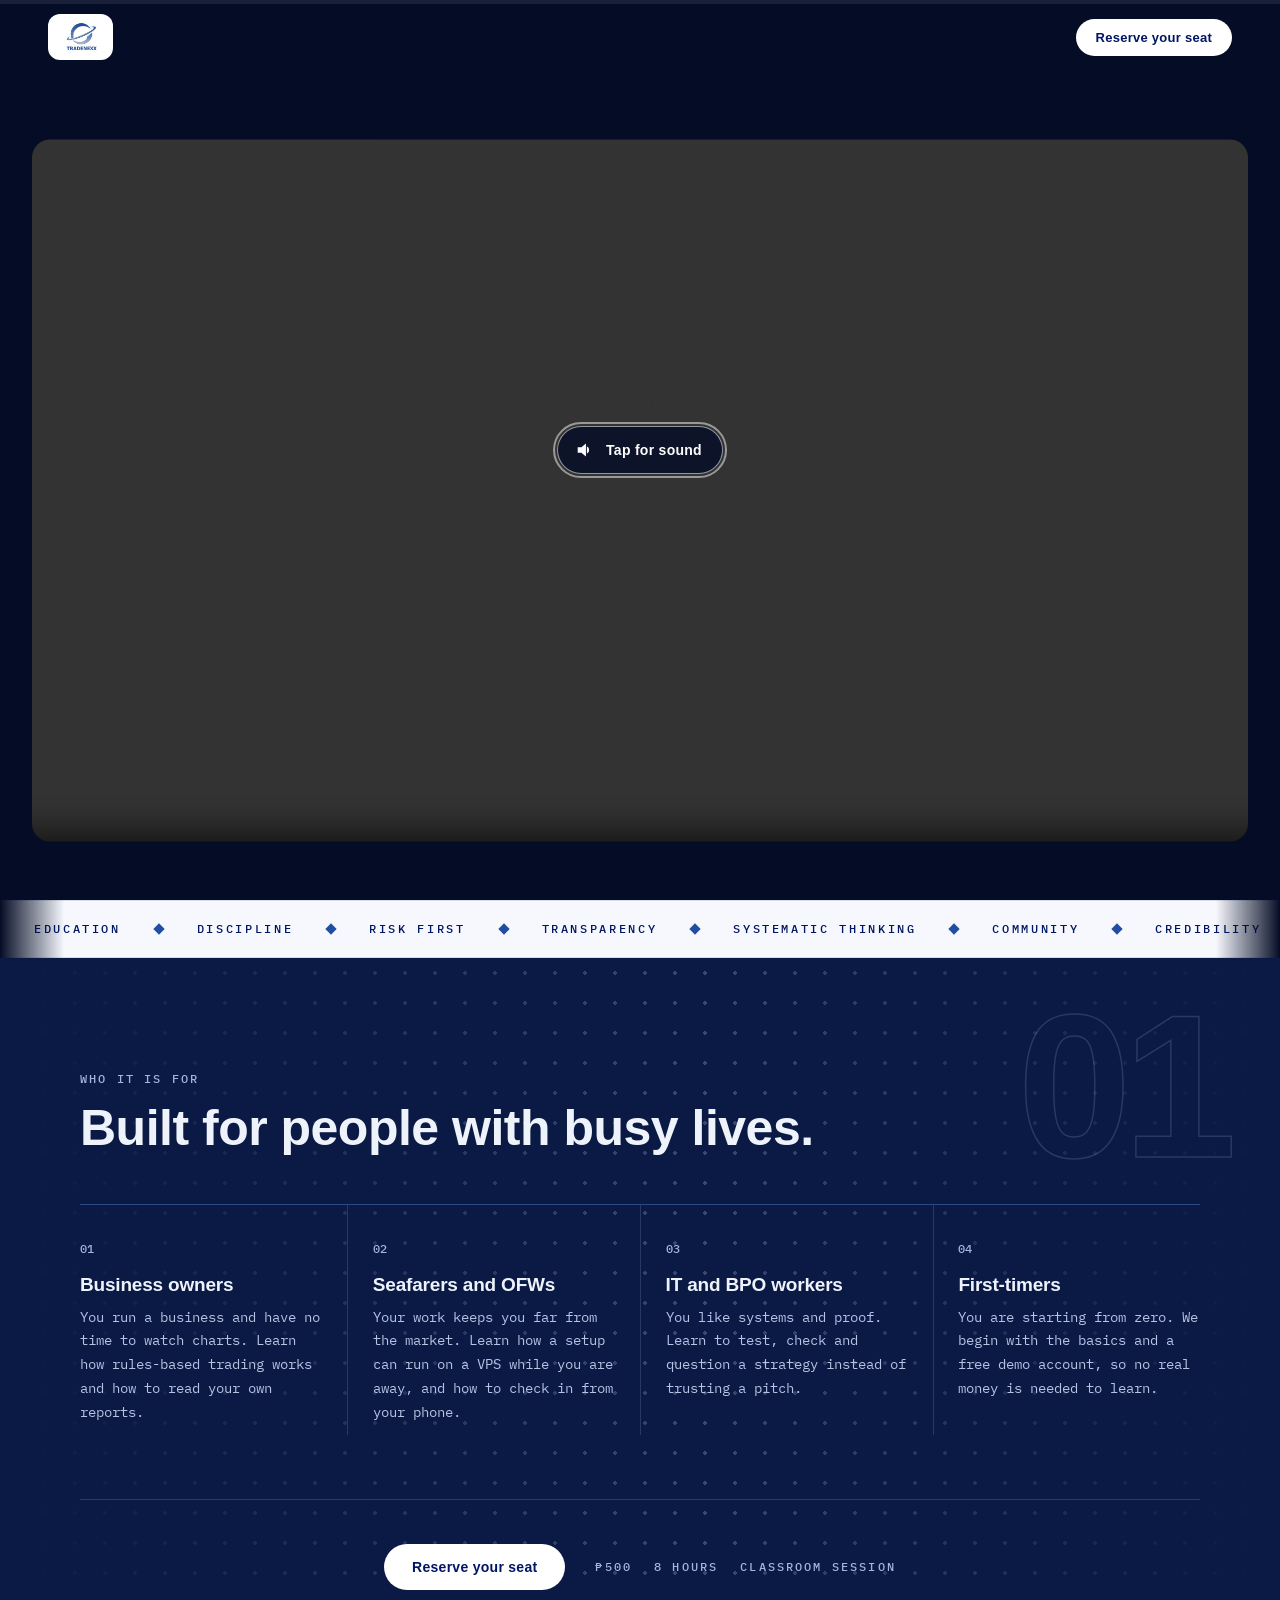
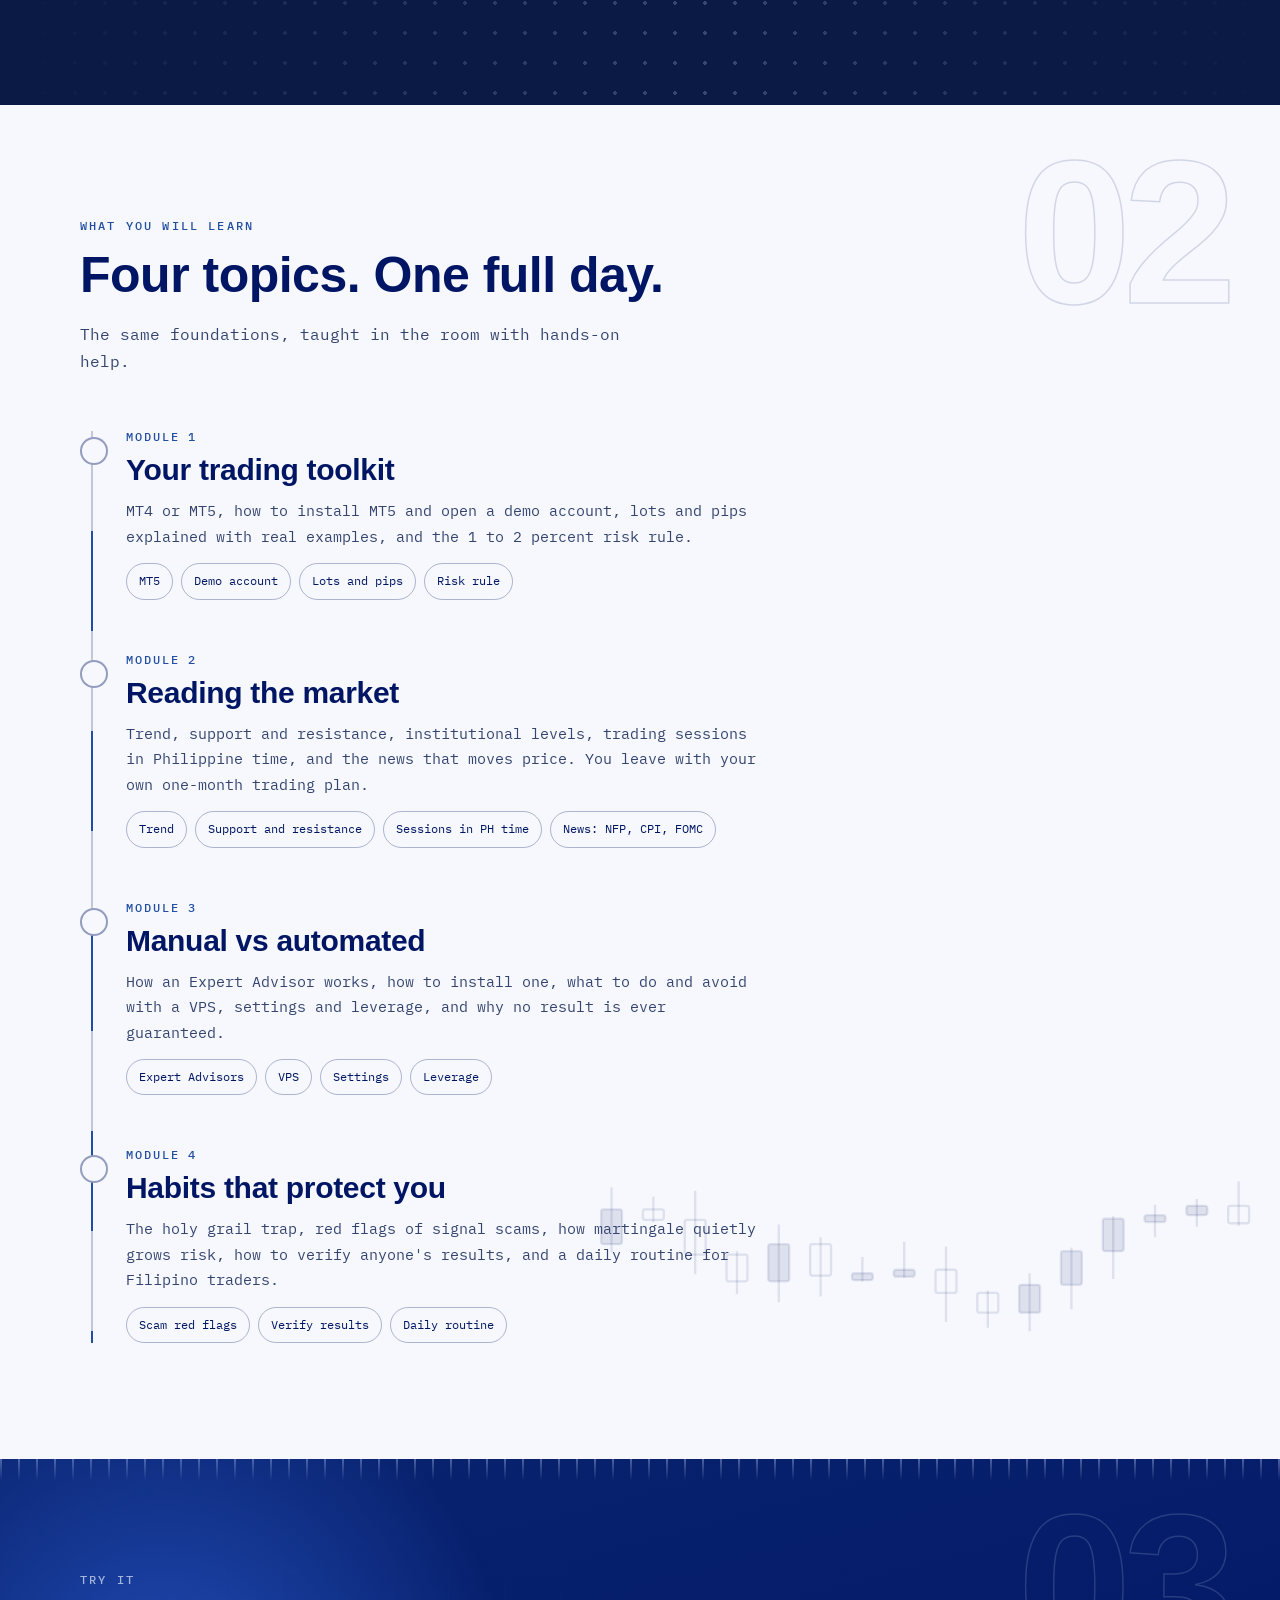
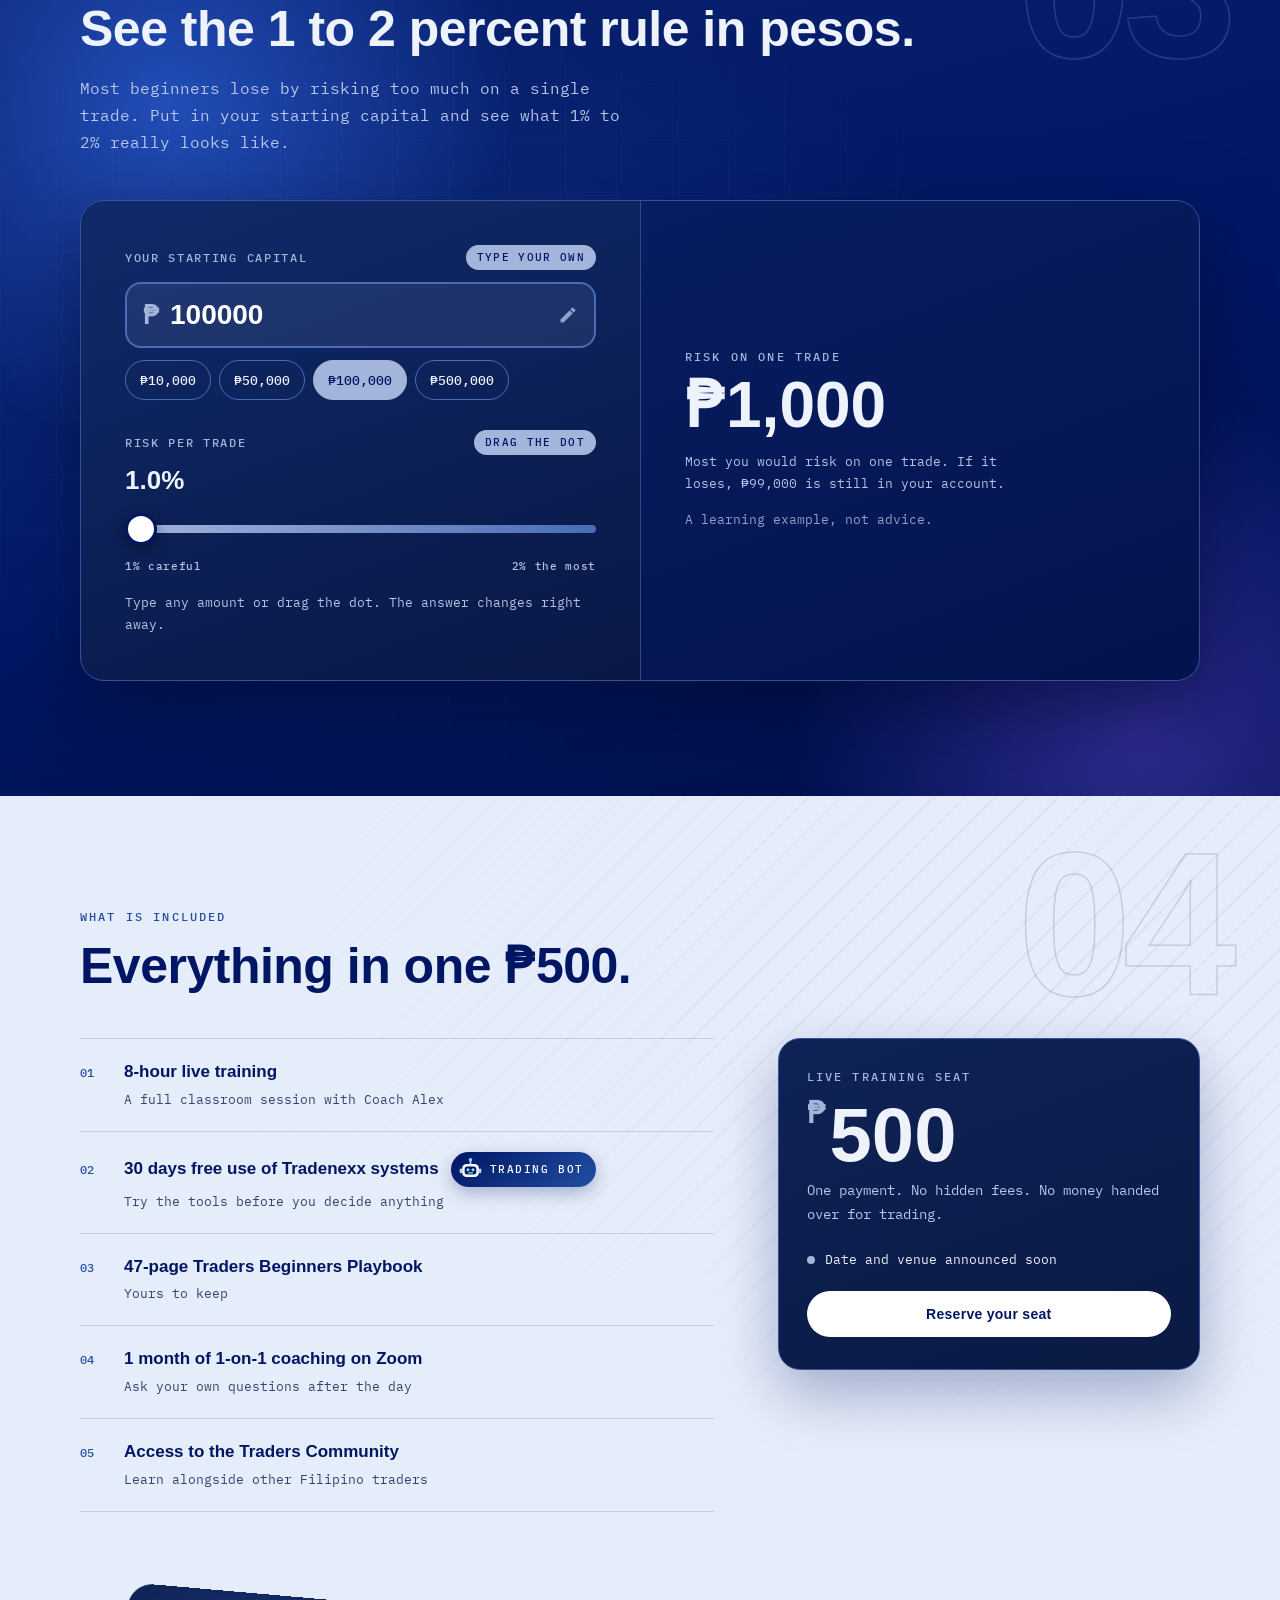
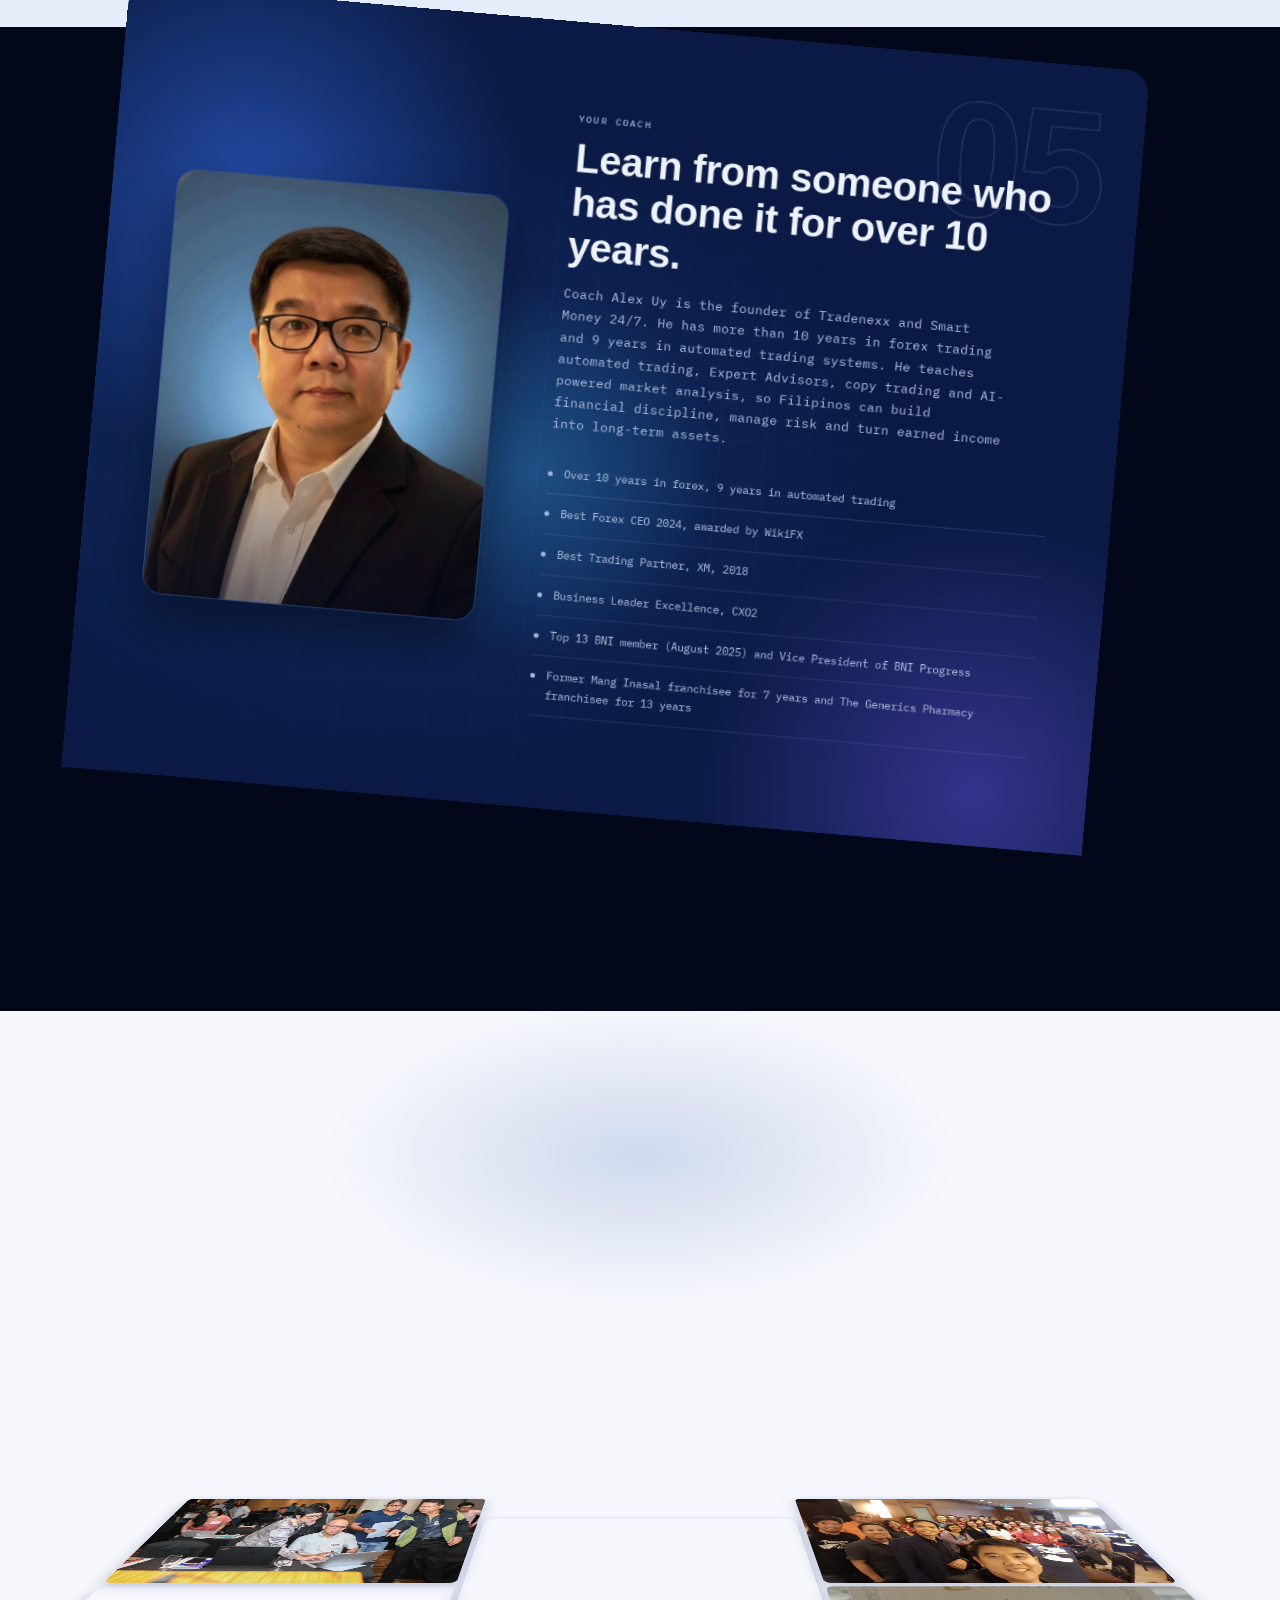
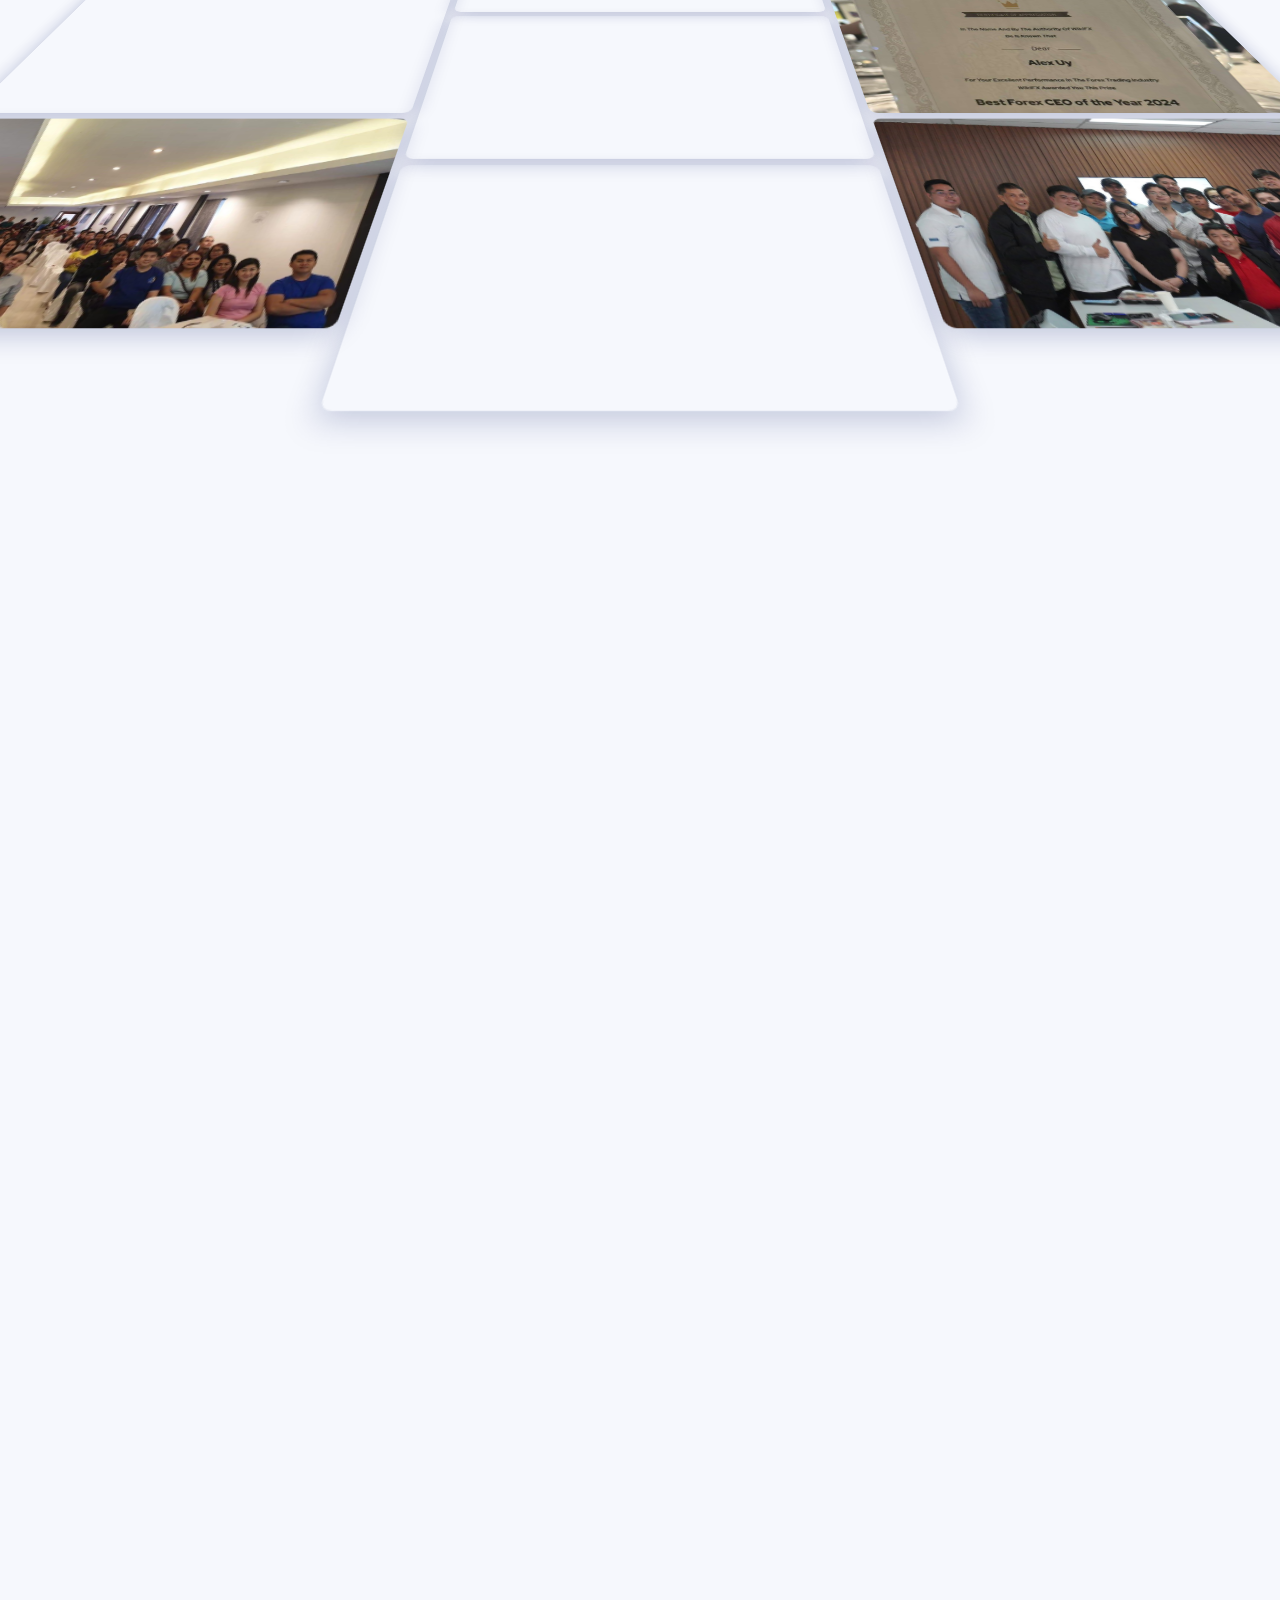
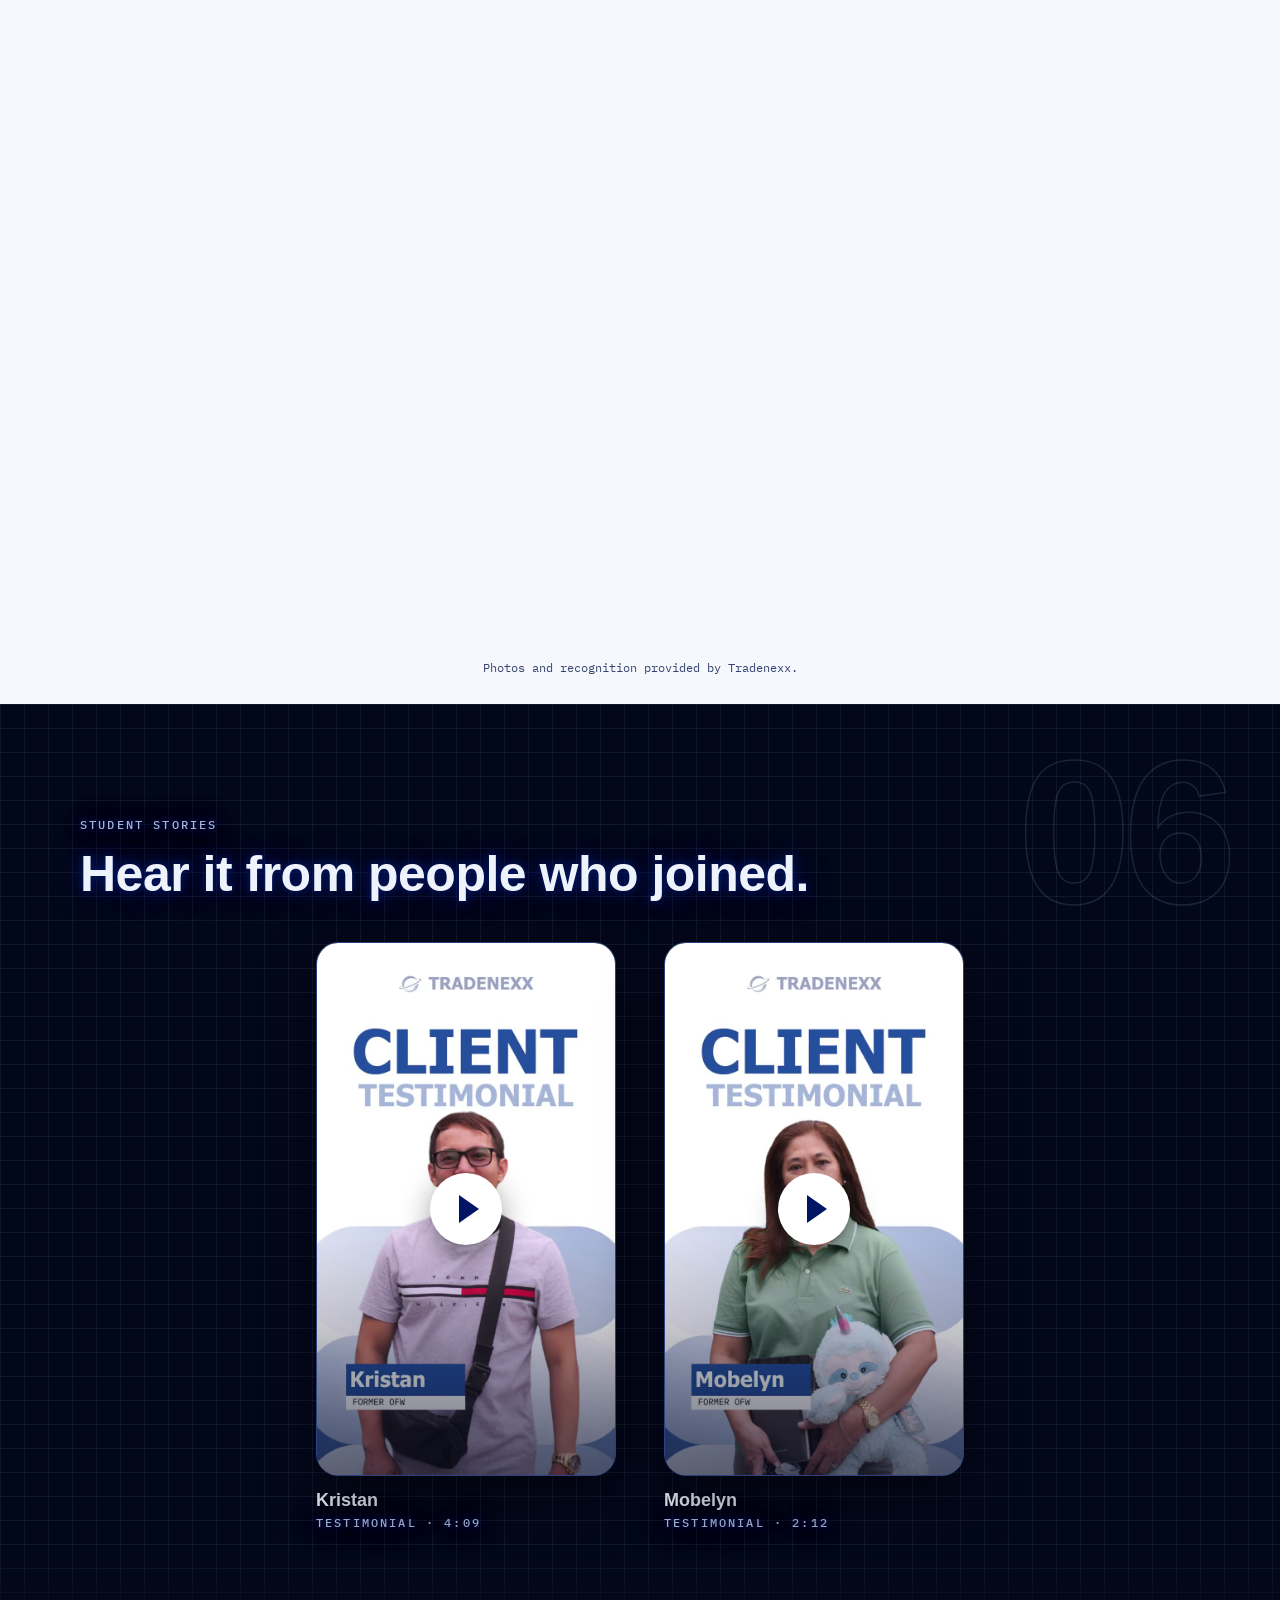
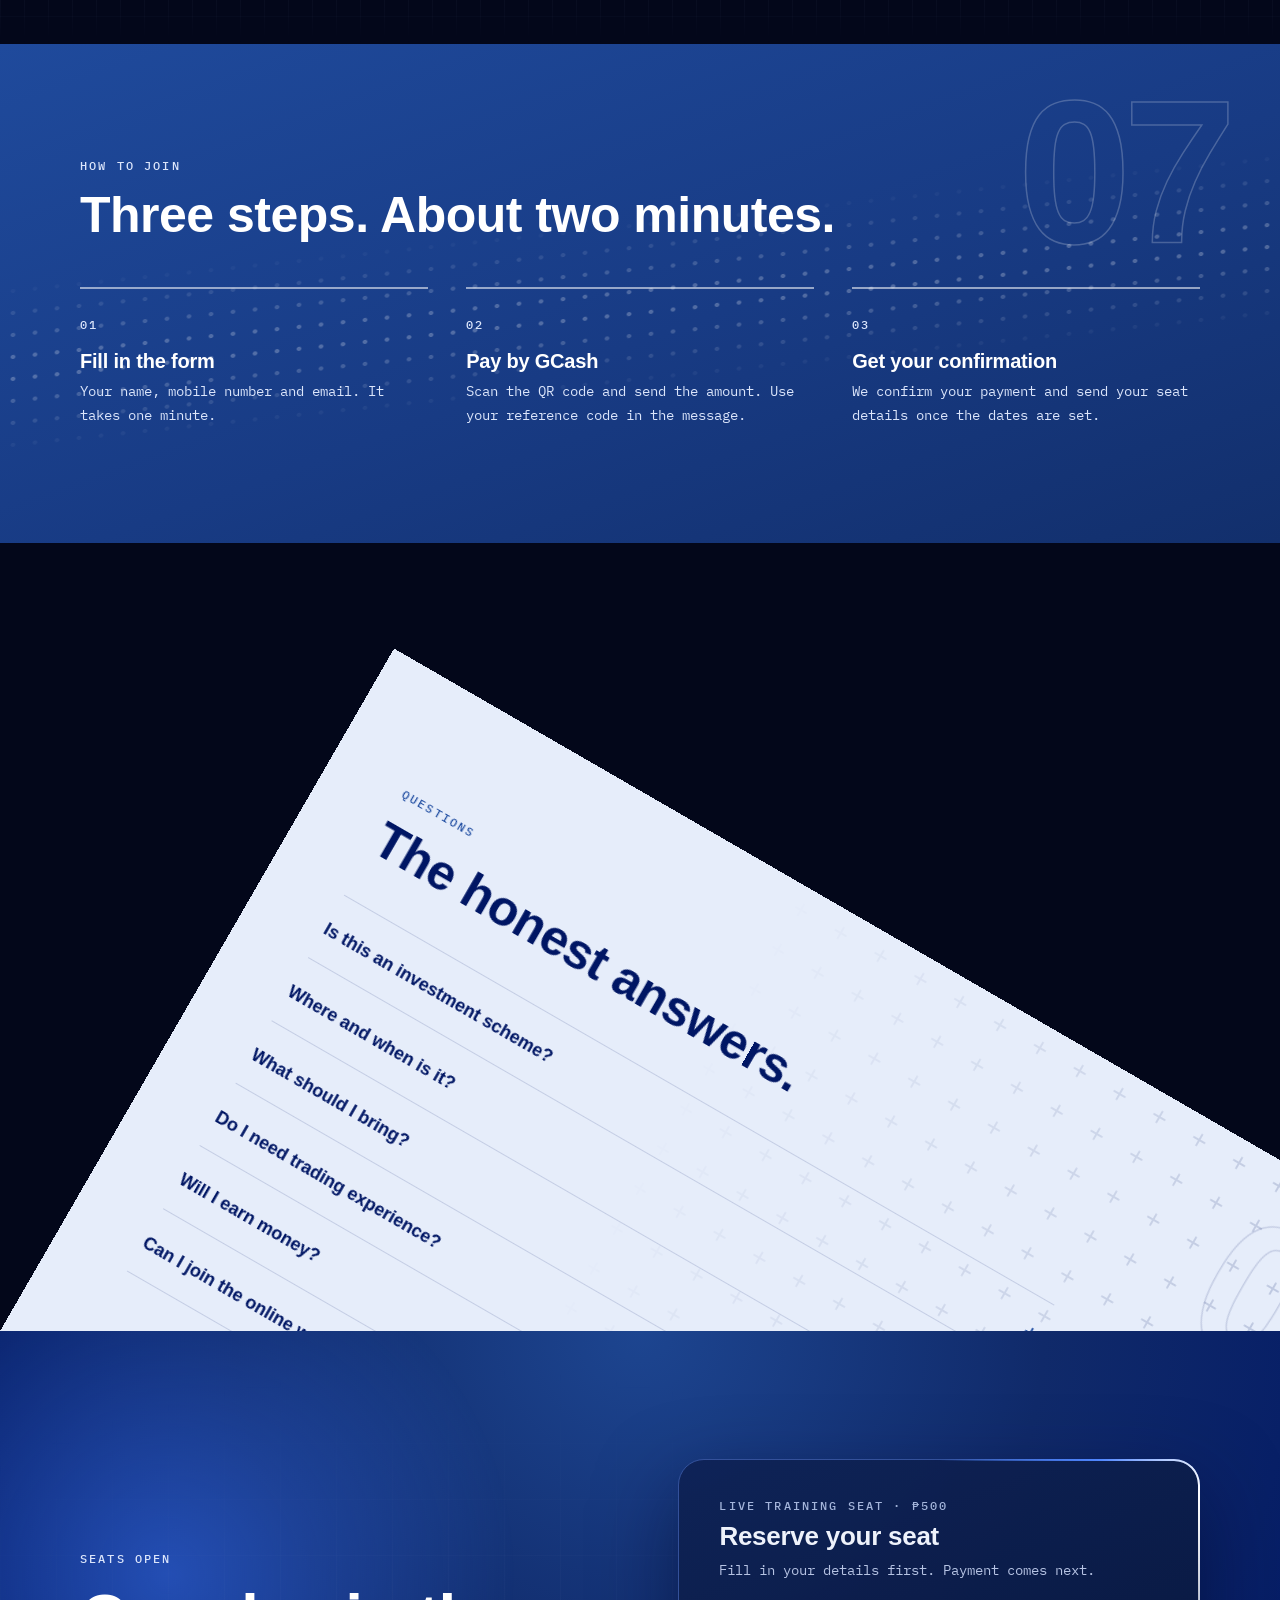
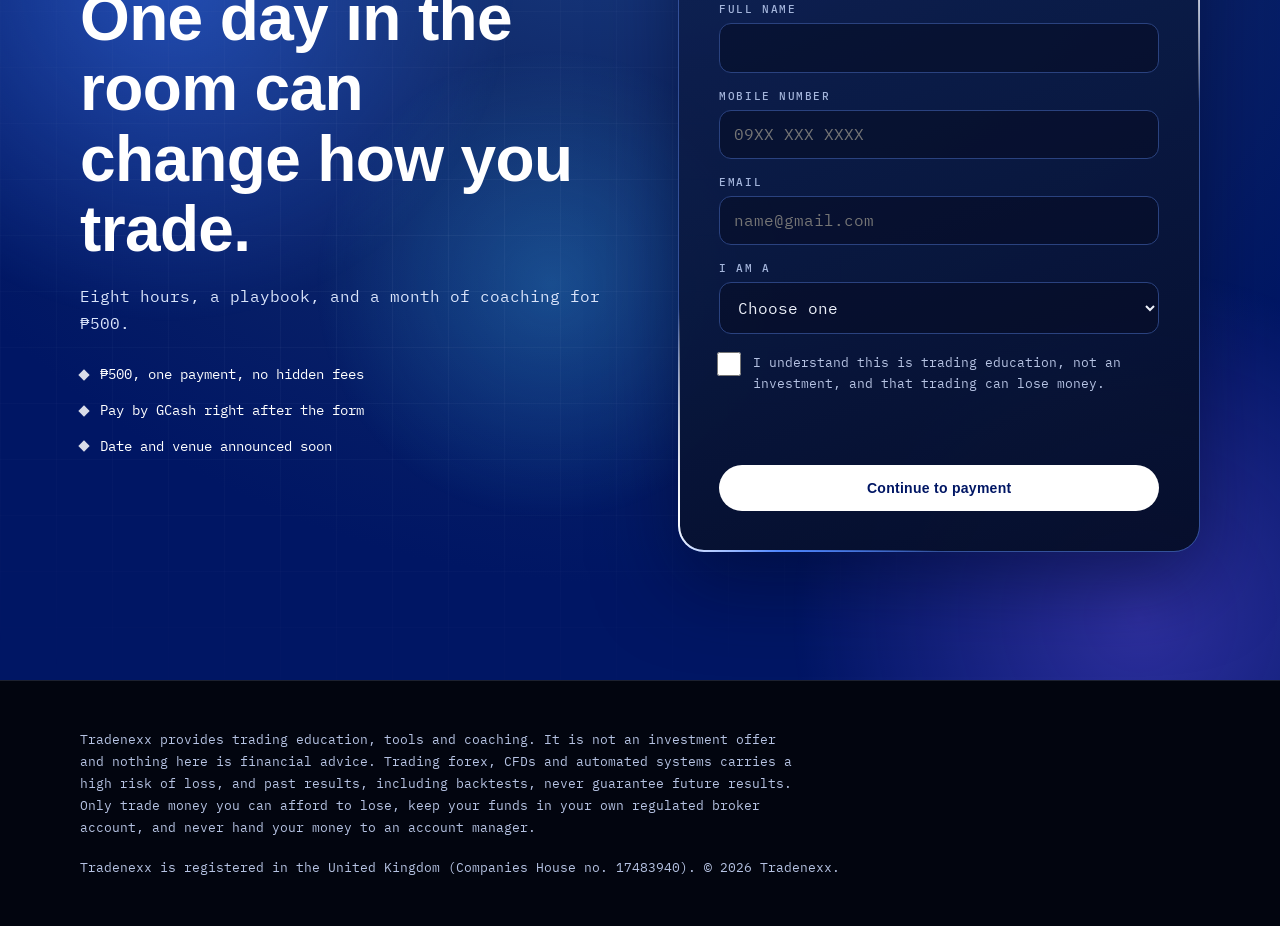
==== commit 5ca1e128: "GCash QR: webp, retry once on load error instead of showing placeholder Co-Authored-By: Claude Sonne" ====
--- a/event/index.html
+++ b/event/index.html
@@ -21,7 +21,7 @@
 <link rel="icon" type="image/png" href="../assets/favicon.png">
 <link rel="preconnect" href="https://fonts.googleapis.com"><link rel="preconnect" href="https://fonts.gstatic.com" crossorigin>
 <link rel="preload" as="style" href="https://fonts.googleapis.com/css2?family=IBM+Plex+Mono:wght@400;500&display=swap" onload="this.onload=null;this.rel='stylesheet'"><noscript><link href="https://fonts.googleapis.com/css2?family=IBM+Plex+Mono:wght@400;500&display=swap" rel="stylesheet"></noscript>
-<link rel="stylesheet" href="../assets/site.css?v=1793979469">
+<link rel="stylesheet" href="../assets/site.css?v=1793980305">
 </head>
 <body>
 <a class="skip" href="#main">Skip to content</a>
@@ -185,7 +185,7 @@
       <h3>Pay by GCash</h3>
       <p class="lede" style="font-size:14px">Thanks, <span data-name></span>. Scan the code or send to the number, then tap the button below.</p>
       <div class="pay">
-        <div class="qr"><img src="../assets/gcash-qr.png" alt="GCash QR code" loading="lazy" onerror="this.replaceWith(document.createTextNode('GCash QR code goes here'))"></div>
+        <div class="qr"><img src="../assets/gcash-qr.webp" alt="GCash QR code" width="475" height="470" loading="lazy" decoding="async" onerror="if(!this.dataset.r){this.dataset.r=1;this.src=this.src.split('?')[0]+'?r='+Date.now()}else{this.replaceWith(document.createTextNode('GCash QR code goes here'))}"></div>
         <dl><div><dt>Amount</dt><dd>₱500</dd></div><div><dt>GCash name</dt><dd>AL******R U.</dd></div><div><dt>GCash number</dt><dd>0917 867 ••••</dd></div></dl>
       </div>
       <div class="ref">Put this reference code in your GCash message: <b data-ref></b></div>
@@ -232,7 +232,7 @@
       <h3>Pay by GCash</h3>
       <p class="lede" style="font-size:14px">Thanks, <span data-name></span>. Scan the code or send to the number, then tap the button below.</p>
       <div class="pay">
-        <div class="qr"><img src="../assets/gcash-qr.png" alt="GCash QR code" loading="lazy" onerror="this.replaceWith(document.createTextNode('GCash QR code goes here'))"></div>
+        <div class="qr"><img src="../assets/gcash-qr.webp" alt="GCash QR code" width="475" height="470" loading="lazy" decoding="async" onerror="if(!this.dataset.r){this.dataset.r=1;this.src=this.src.split('?')[0]+'?r='+Date.now()}else{this.replaceWith(document.createTextNode('GCash QR code goes here'))}"></div>
         <dl><div><dt>Amount</dt><dd>₱500</dd></div><div><dt>GCash name</dt><dd>AL******R U.</dd></div><div><dt>GCash number</dt><dd>0917 867 ••••</dd></div></dl>
       </div>
       <div class="ref">Put this reference code in your GCash message: <b data-ref></b></div>
@@ -249,8 +249,8 @@
 </dialog>
 
 <script>window.TNX={product:"live-training",prefix:"TNX-L",price:500,endpoint:"https://docs.google.com/forms/d/e/1FAIpQLSd5X1Jb-M0Lil1soywG2fKQTvbLnF_204dPD1-CZrUcSYMH6w/formResponse",fields:{"name": "entry.1822913447", "email": "entry.592665859", "mobile": "entry.249020773", "who": "entry.1300424268", "product": "entry.709407751", "ref": "entry.1327088152", "price": "entry.1885423582", "at": "entry.1913739855"}};</script>
-<script src="../assets/datarain.js?v=1793979469"></script>
-<script src="../assets/magnetic.js?v=1793979469"></script>
-<script src="../assets/site.js?v=1793979469"></script>
+<script src="../assets/datarain.js?v=1793980305"></script>
+<script src="../assets/magnetic.js?v=1793980305"></script>
+<script src="../assets/site.js?v=1793980305"></script>
 </body>
 </html>
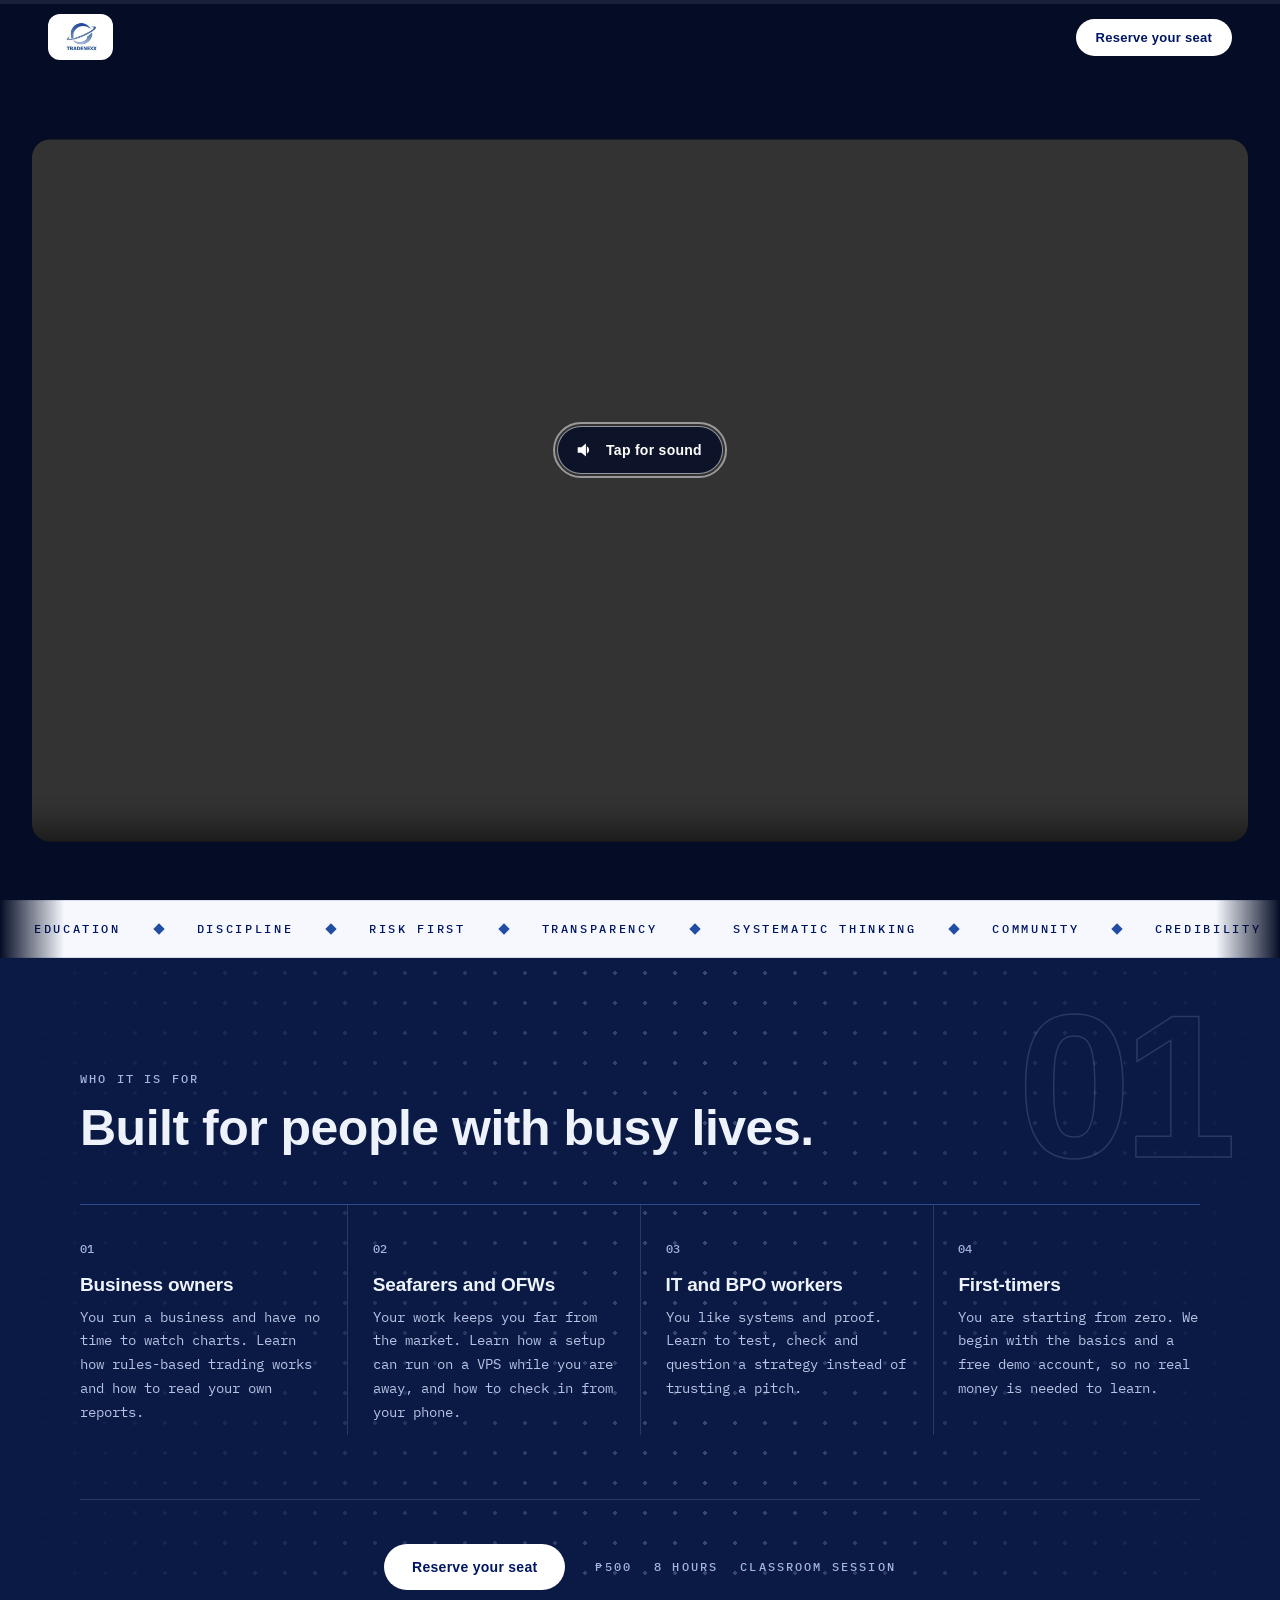
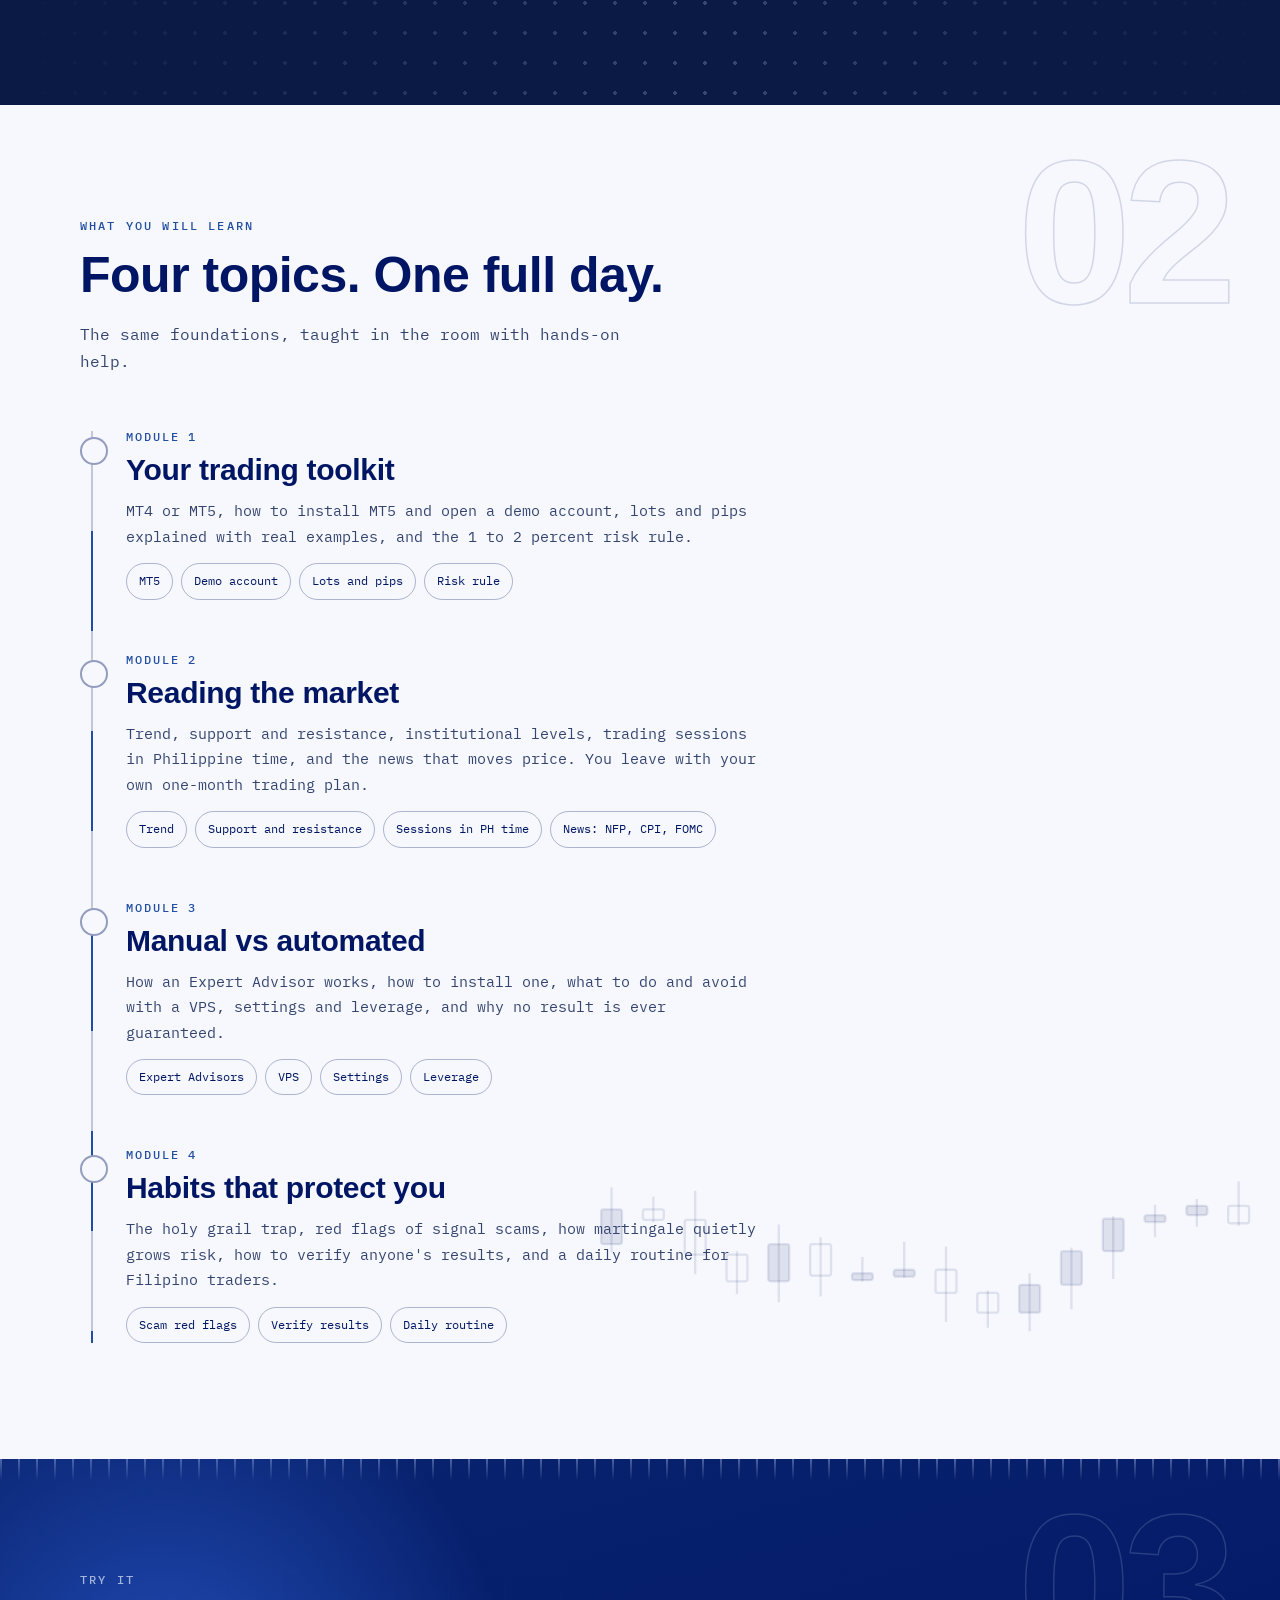
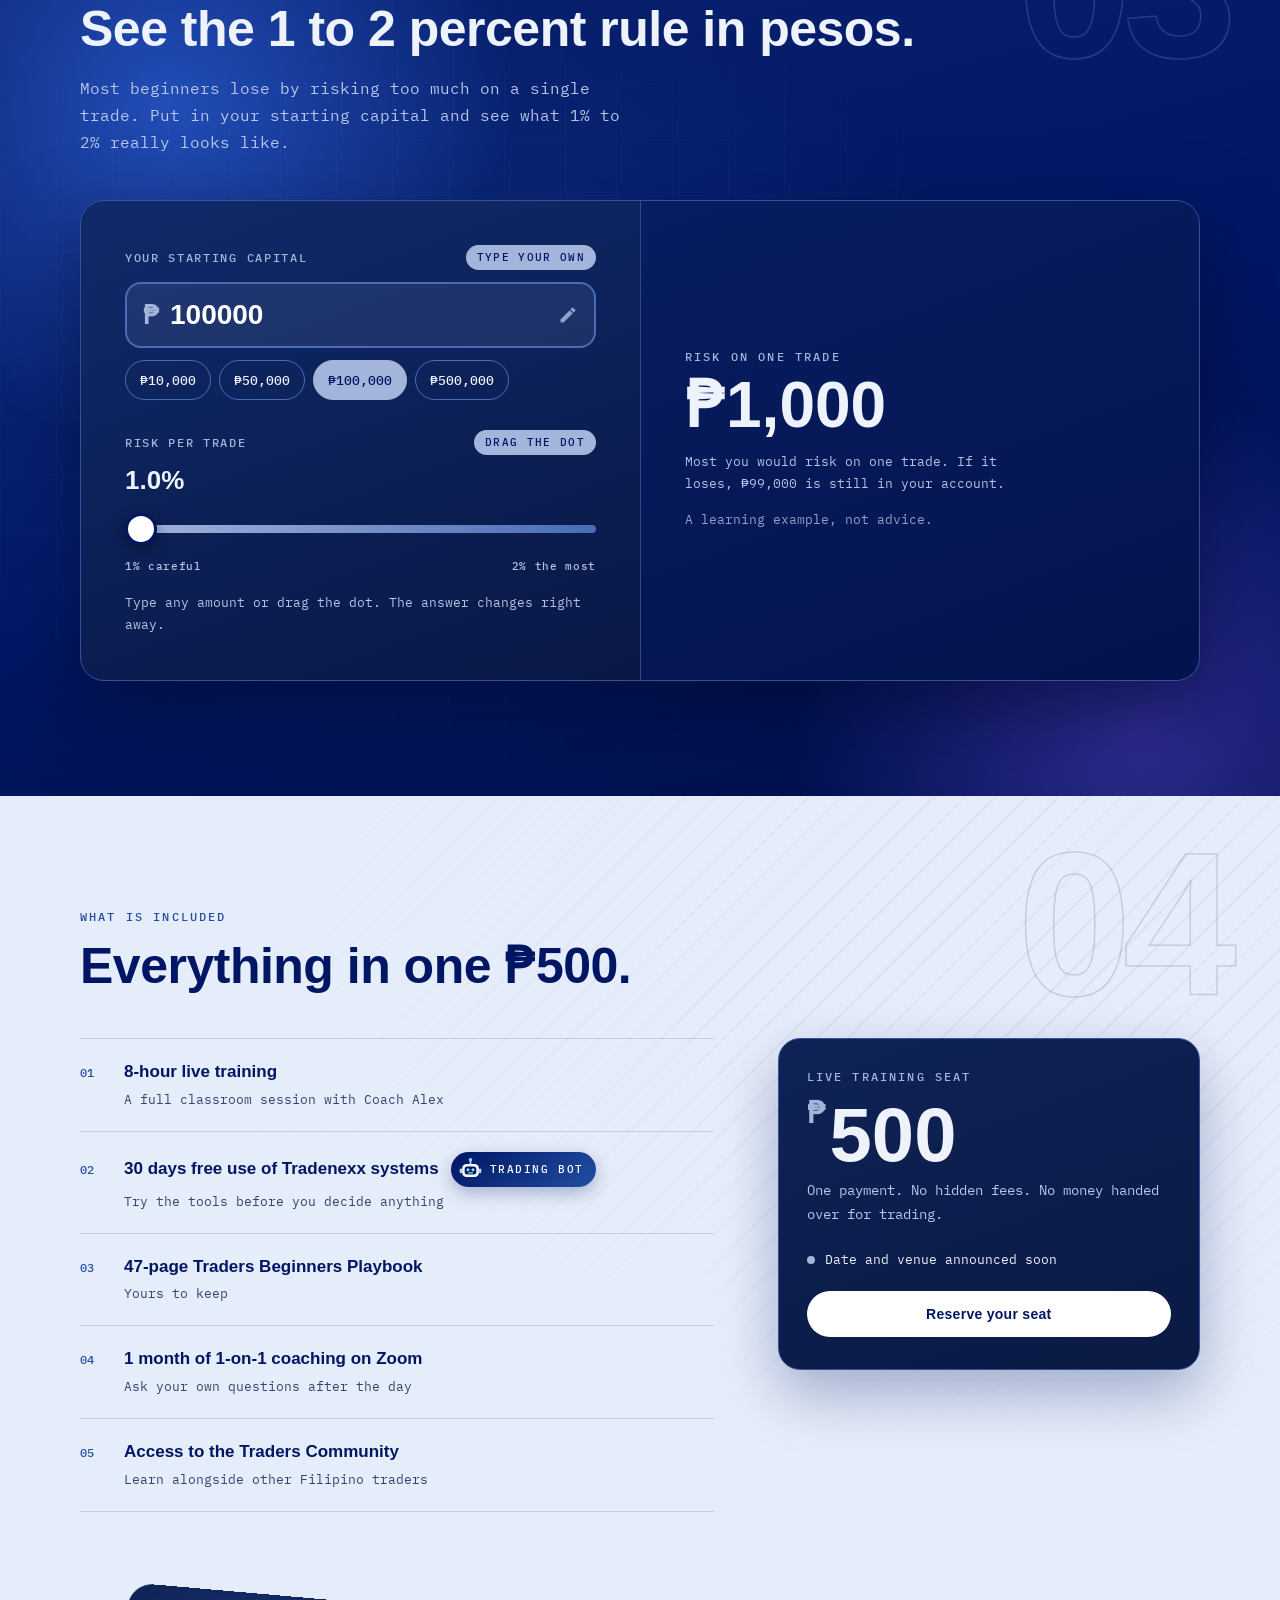
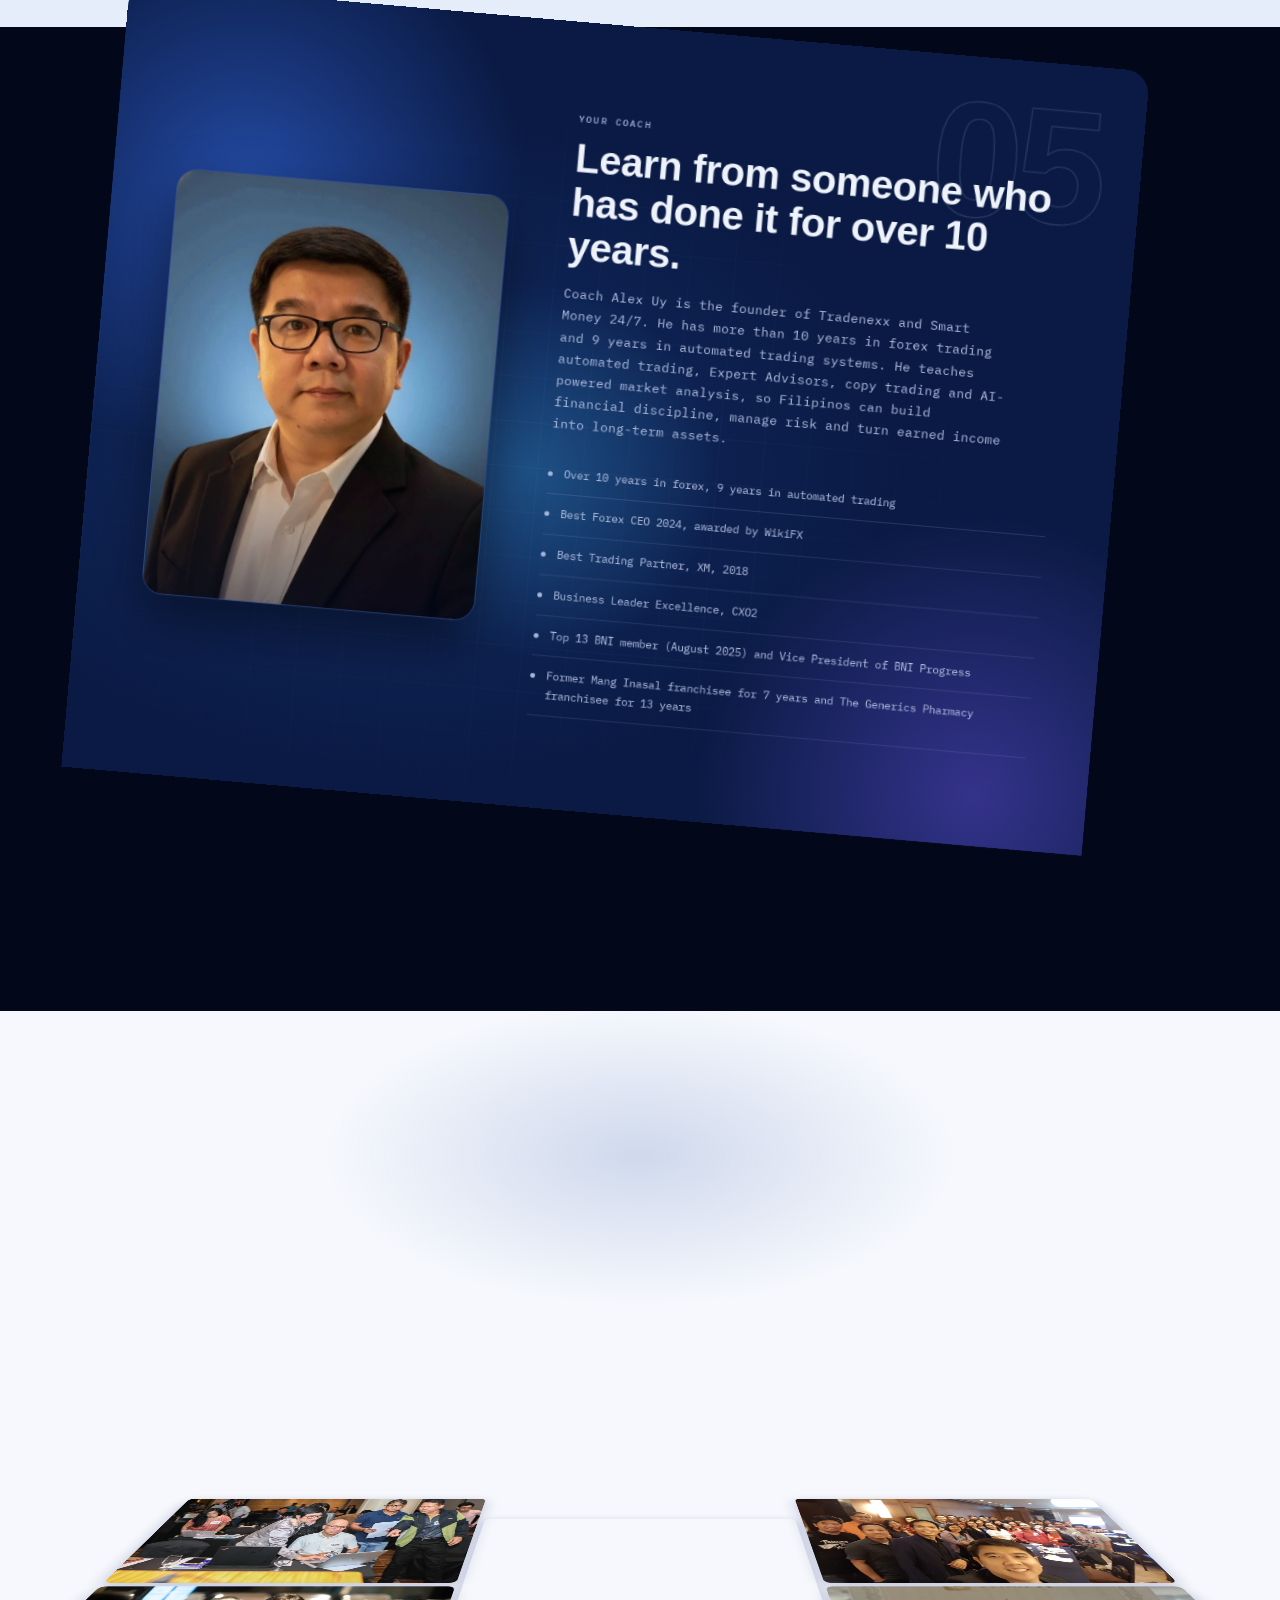
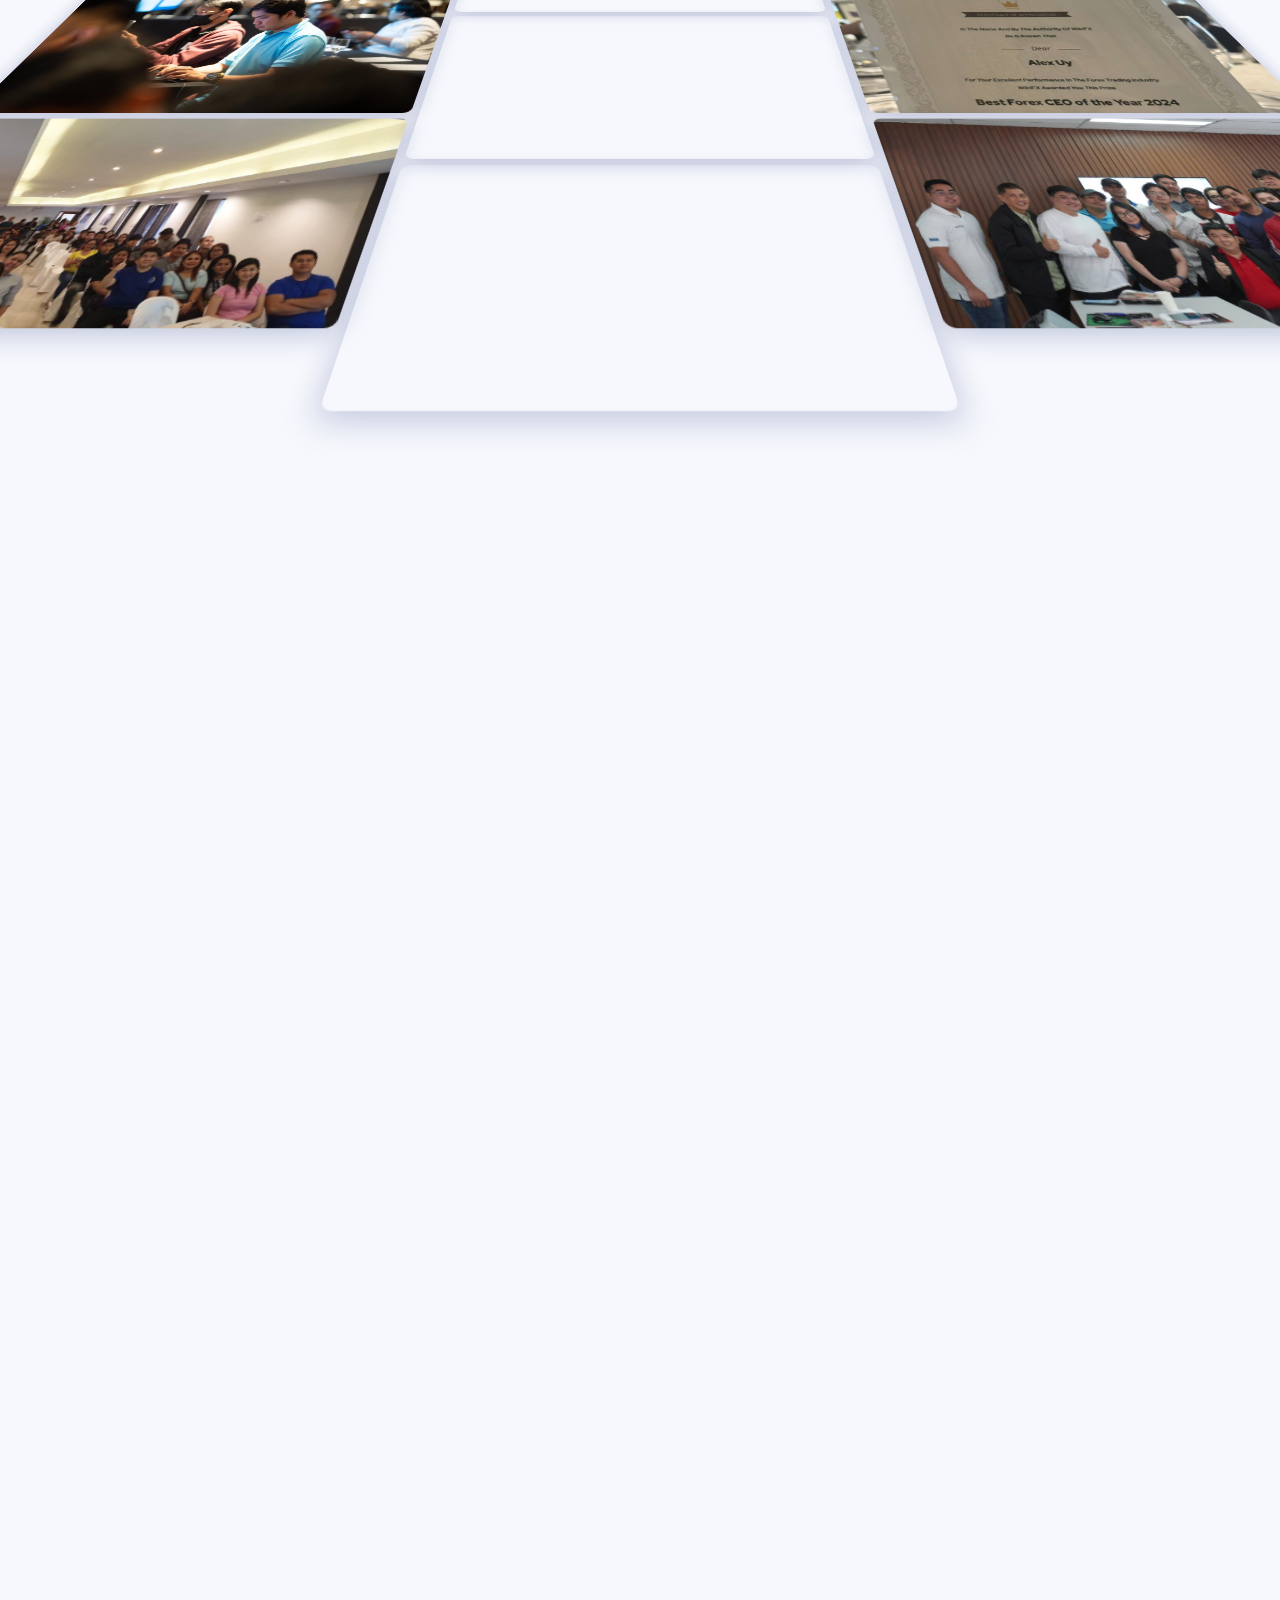
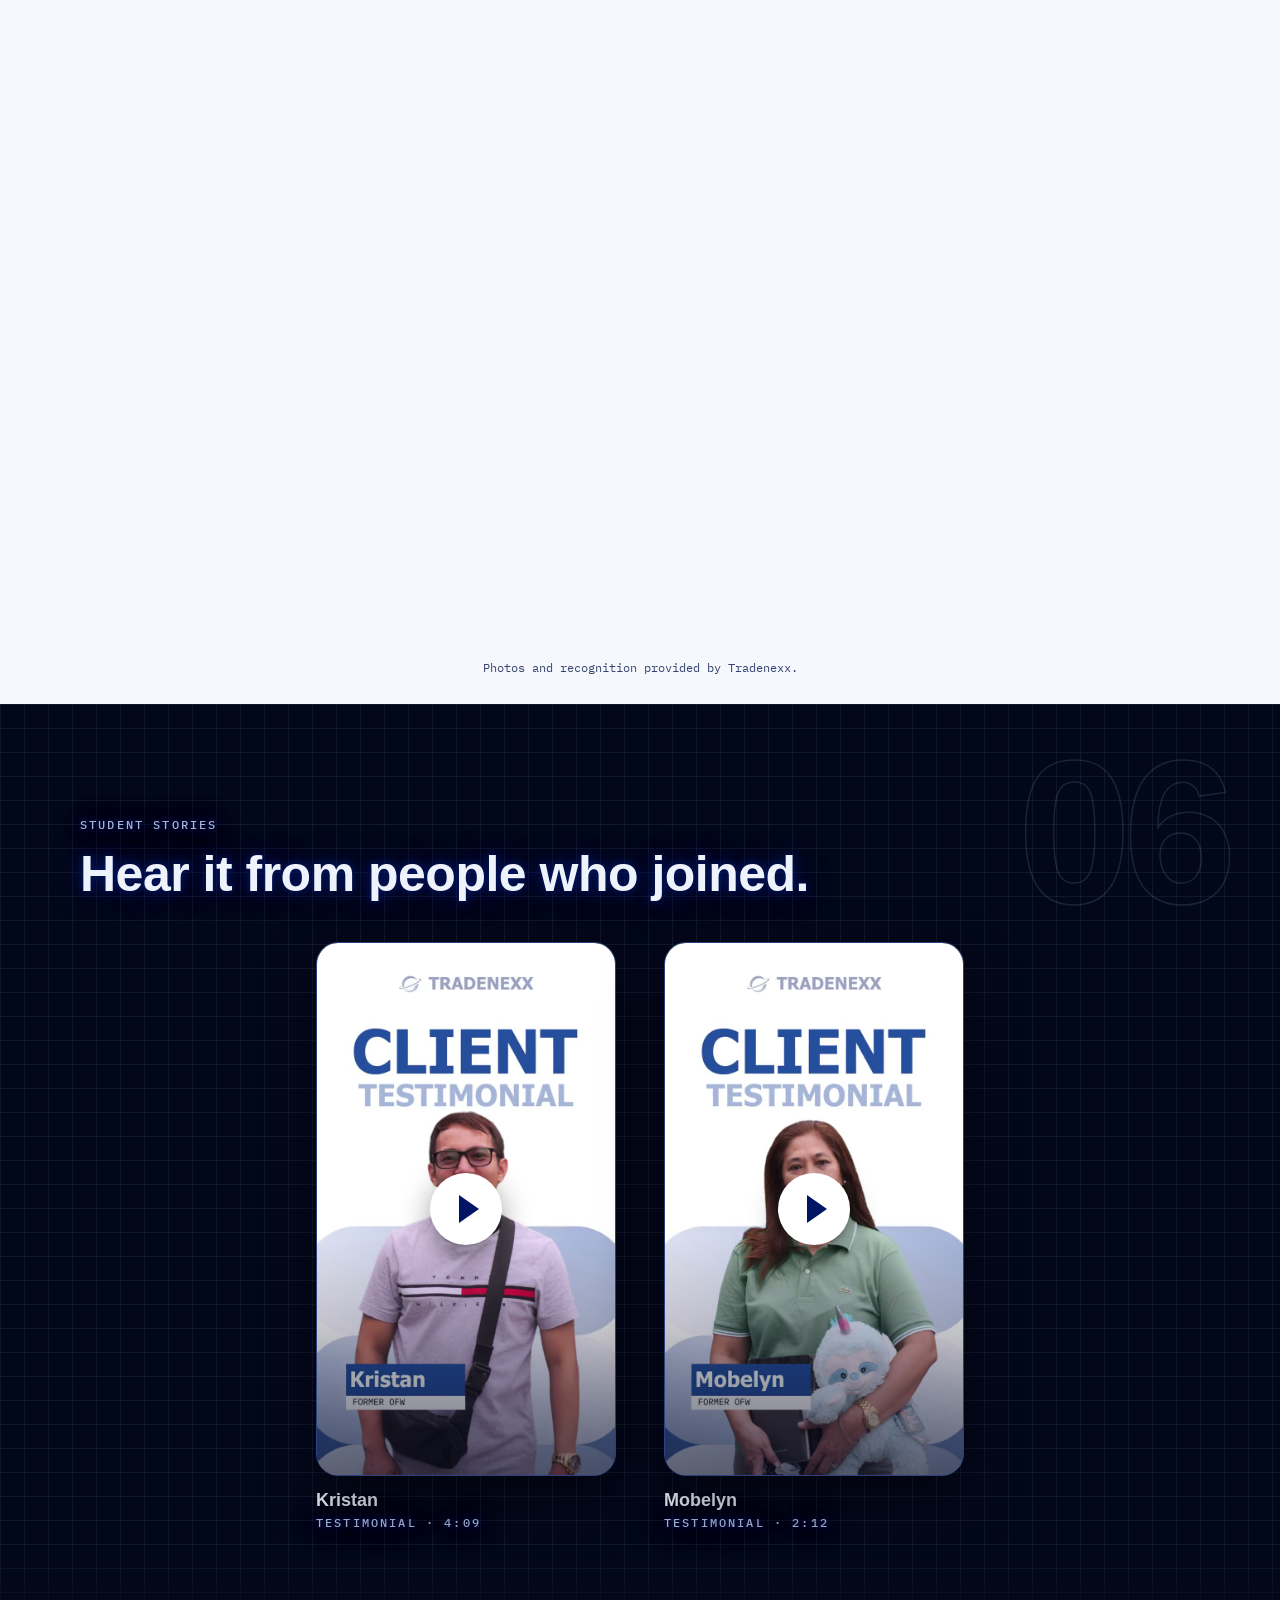
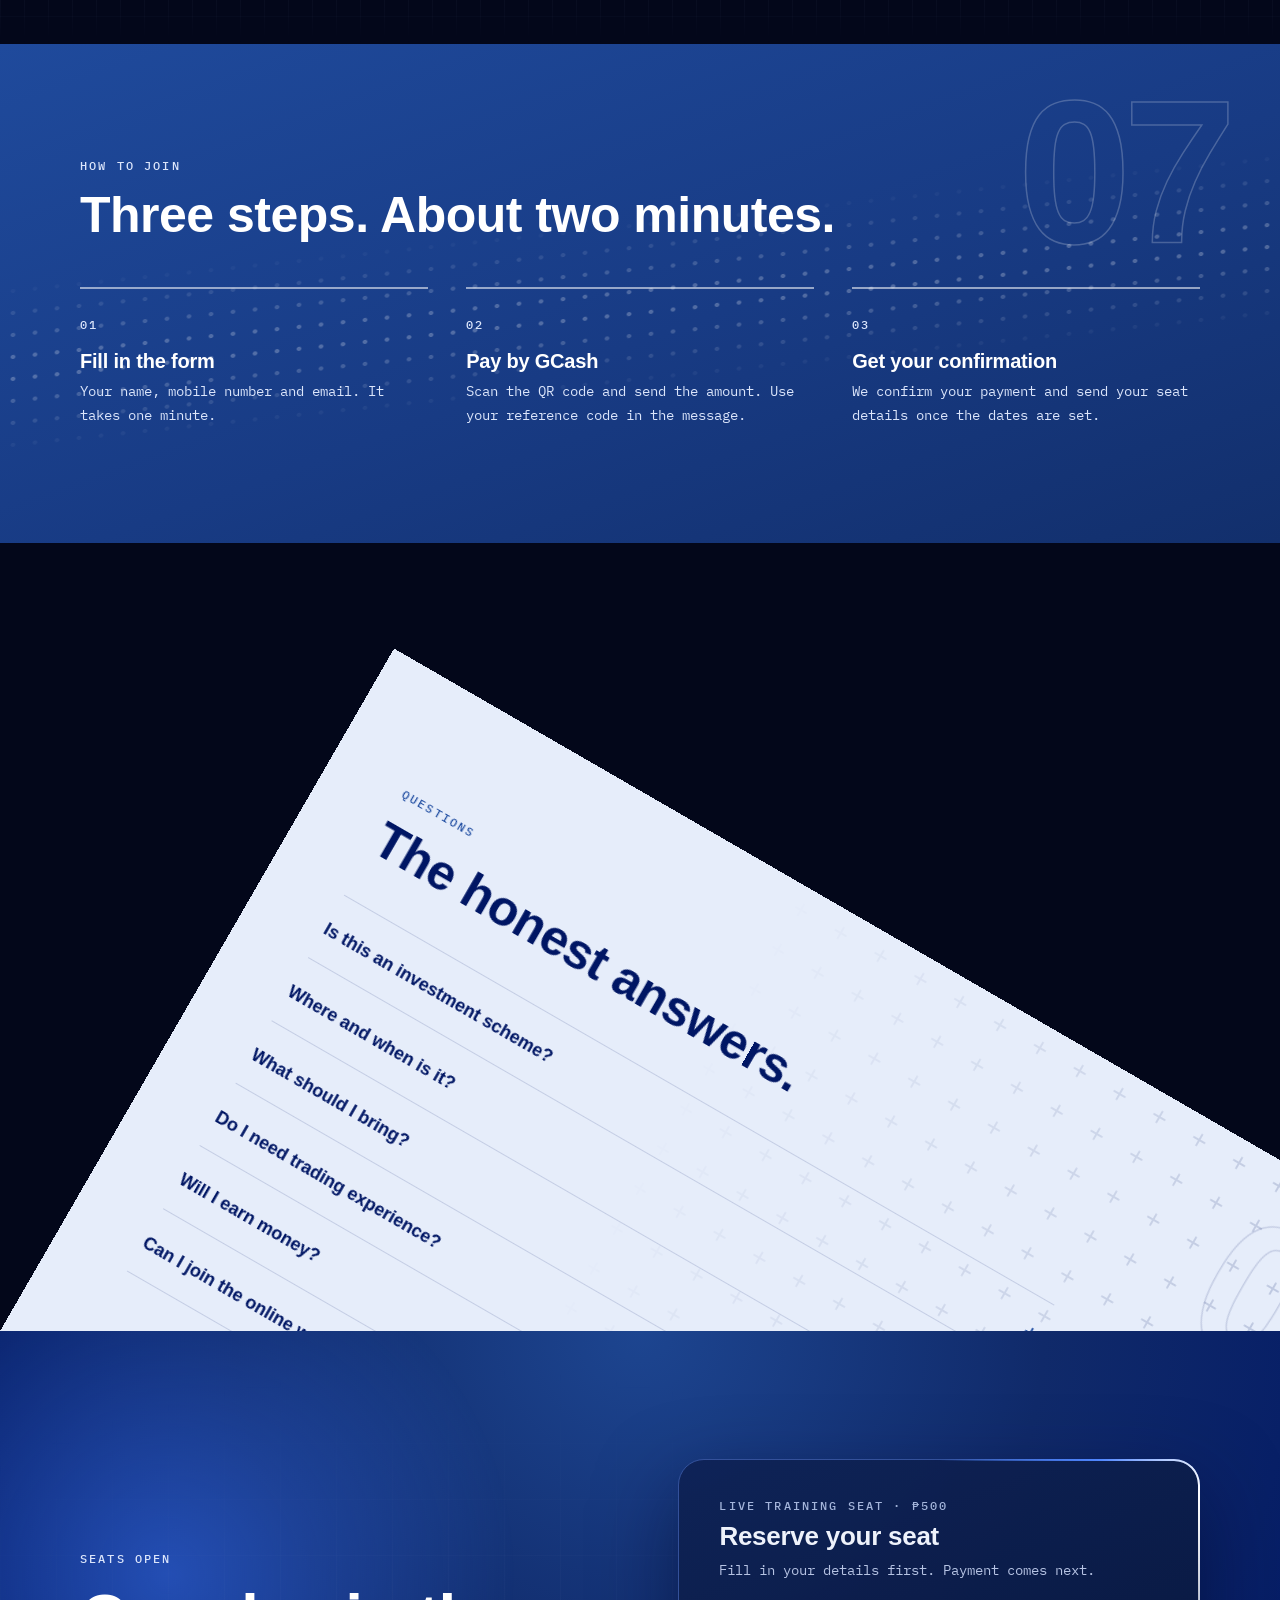
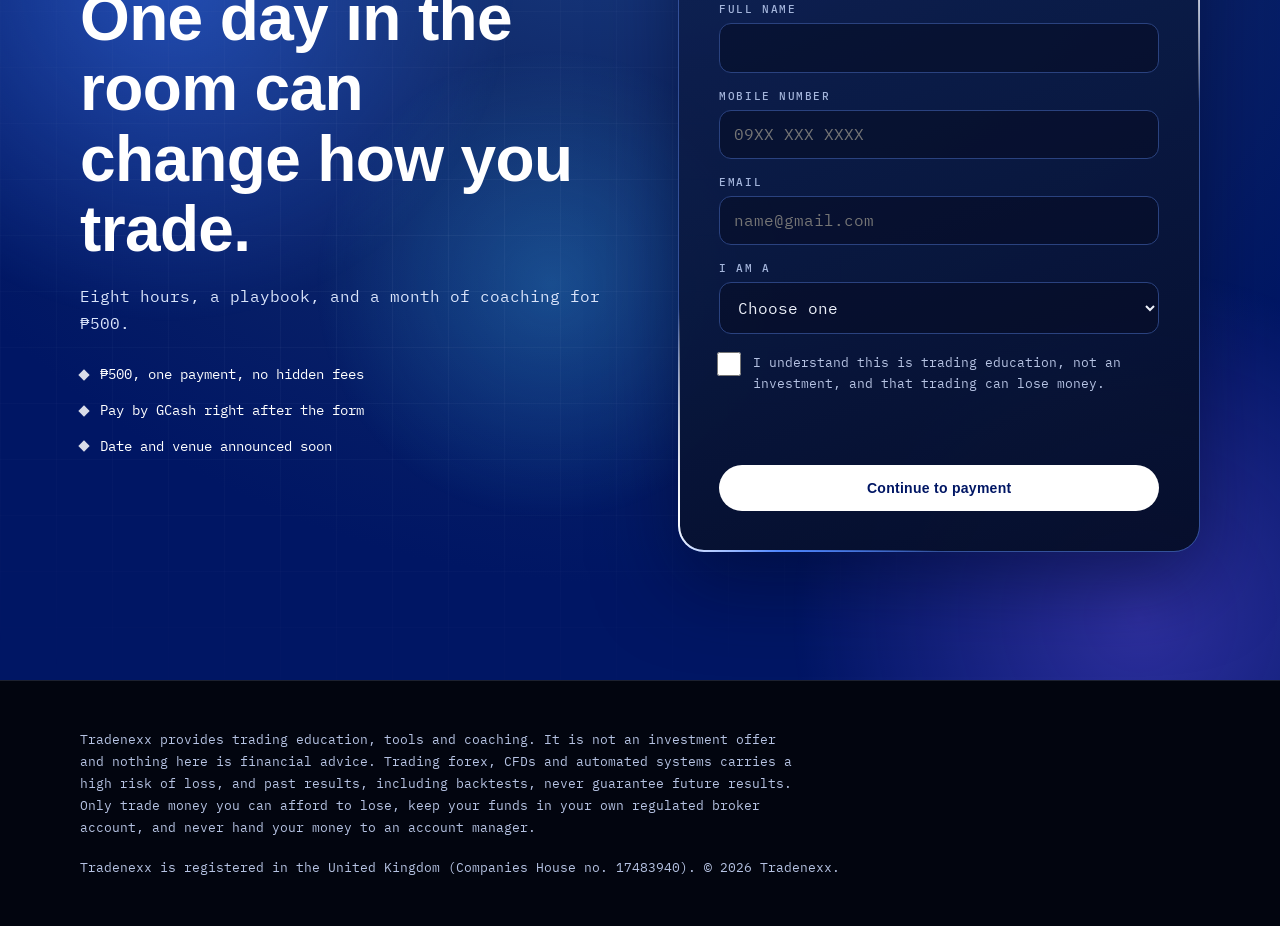
==== commit 8b3488b4: "Registration: always send, even when this number was registered before in the browser Co-Authored-By" ====
--- a/event/index.html
+++ b/event/index.html
@@ -21,7 +21,7 @@
 <link rel="icon" type="image/png" href="../assets/favicon.png">
 <link rel="preconnect" href="https://fonts.googleapis.com"><link rel="preconnect" href="https://fonts.gstatic.com" crossorigin>
 <link rel="preload" as="style" href="https://fonts.googleapis.com/css2?family=IBM+Plex+Mono:wght@400;500&display=swap" onload="this.onload=null;this.rel='stylesheet'"><noscript><link href="https://fonts.googleapis.com/css2?family=IBM+Plex+Mono:wght@400;500&display=swap" rel="stylesheet"></noscript>
-<link rel="stylesheet" href="../assets/site.css?v=1793980305">
+<link rel="stylesheet" href="../assets/site.css?v=1793980338">
 </head>
 <body>
 <a class="skip" href="#main">Skip to content</a>
@@ -249,8 +249,8 @@
 </dialog>
 
 <script>window.TNX={product:"live-training",prefix:"TNX-L",price:500,endpoint:"https://docs.google.com/forms/d/e/1FAIpQLSd5X1Jb-M0Lil1soywG2fKQTvbLnF_204dPD1-CZrUcSYMH6w/formResponse",fields:{"name": "entry.1822913447", "email": "entry.592665859", "mobile": "entry.249020773", "who": "entry.1300424268", "product": "entry.709407751", "ref": "entry.1327088152", "price": "entry.1885423582", "at": "entry.1913739855"}};</script>
-<script src="../assets/datarain.js?v=1793980305"></script>
-<script src="../assets/magnetic.js?v=1793980305"></script>
-<script src="../assets/site.js?v=1793980305"></script>
+<script src="../assets/datarain.js?v=1793980338"></script>
+<script src="../assets/magnetic.js?v=1793980338"></script>
+<script src="../assets/site.js?v=1793980338"></script>
 </body>
 </html>
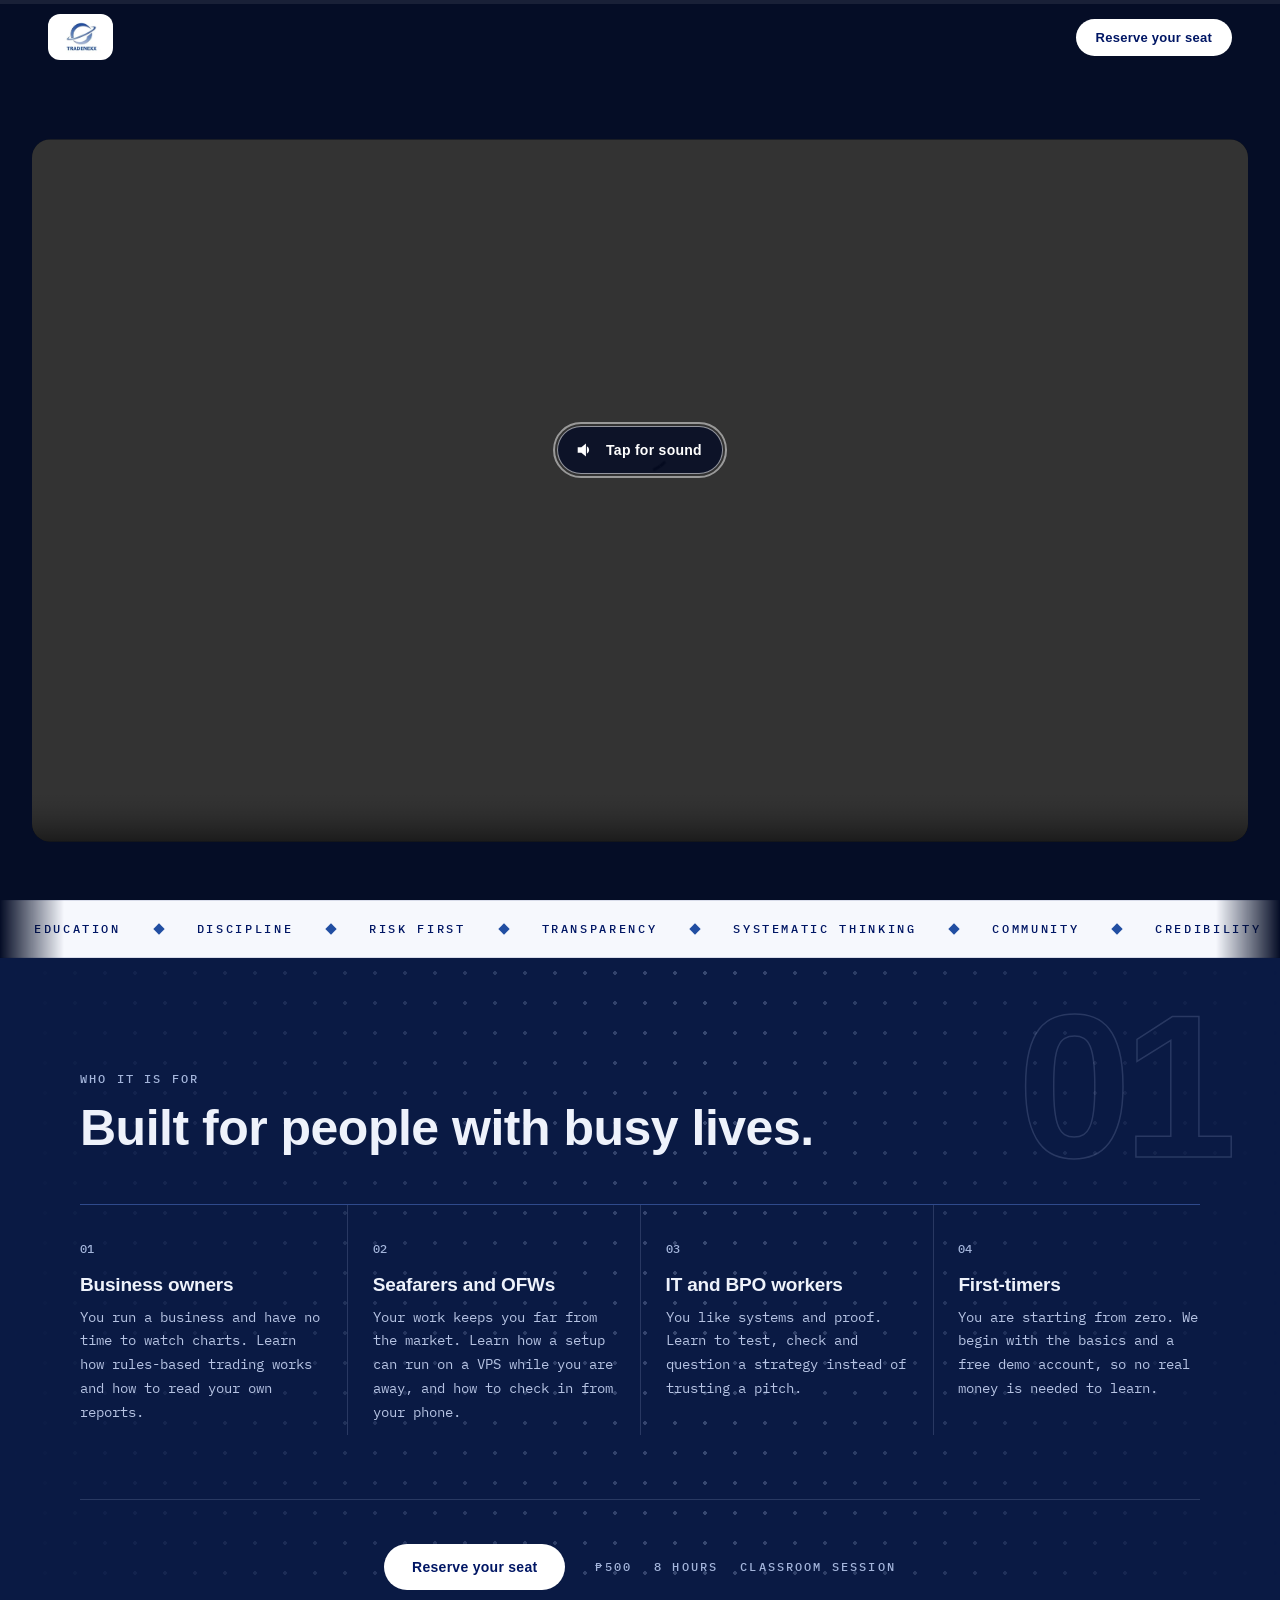
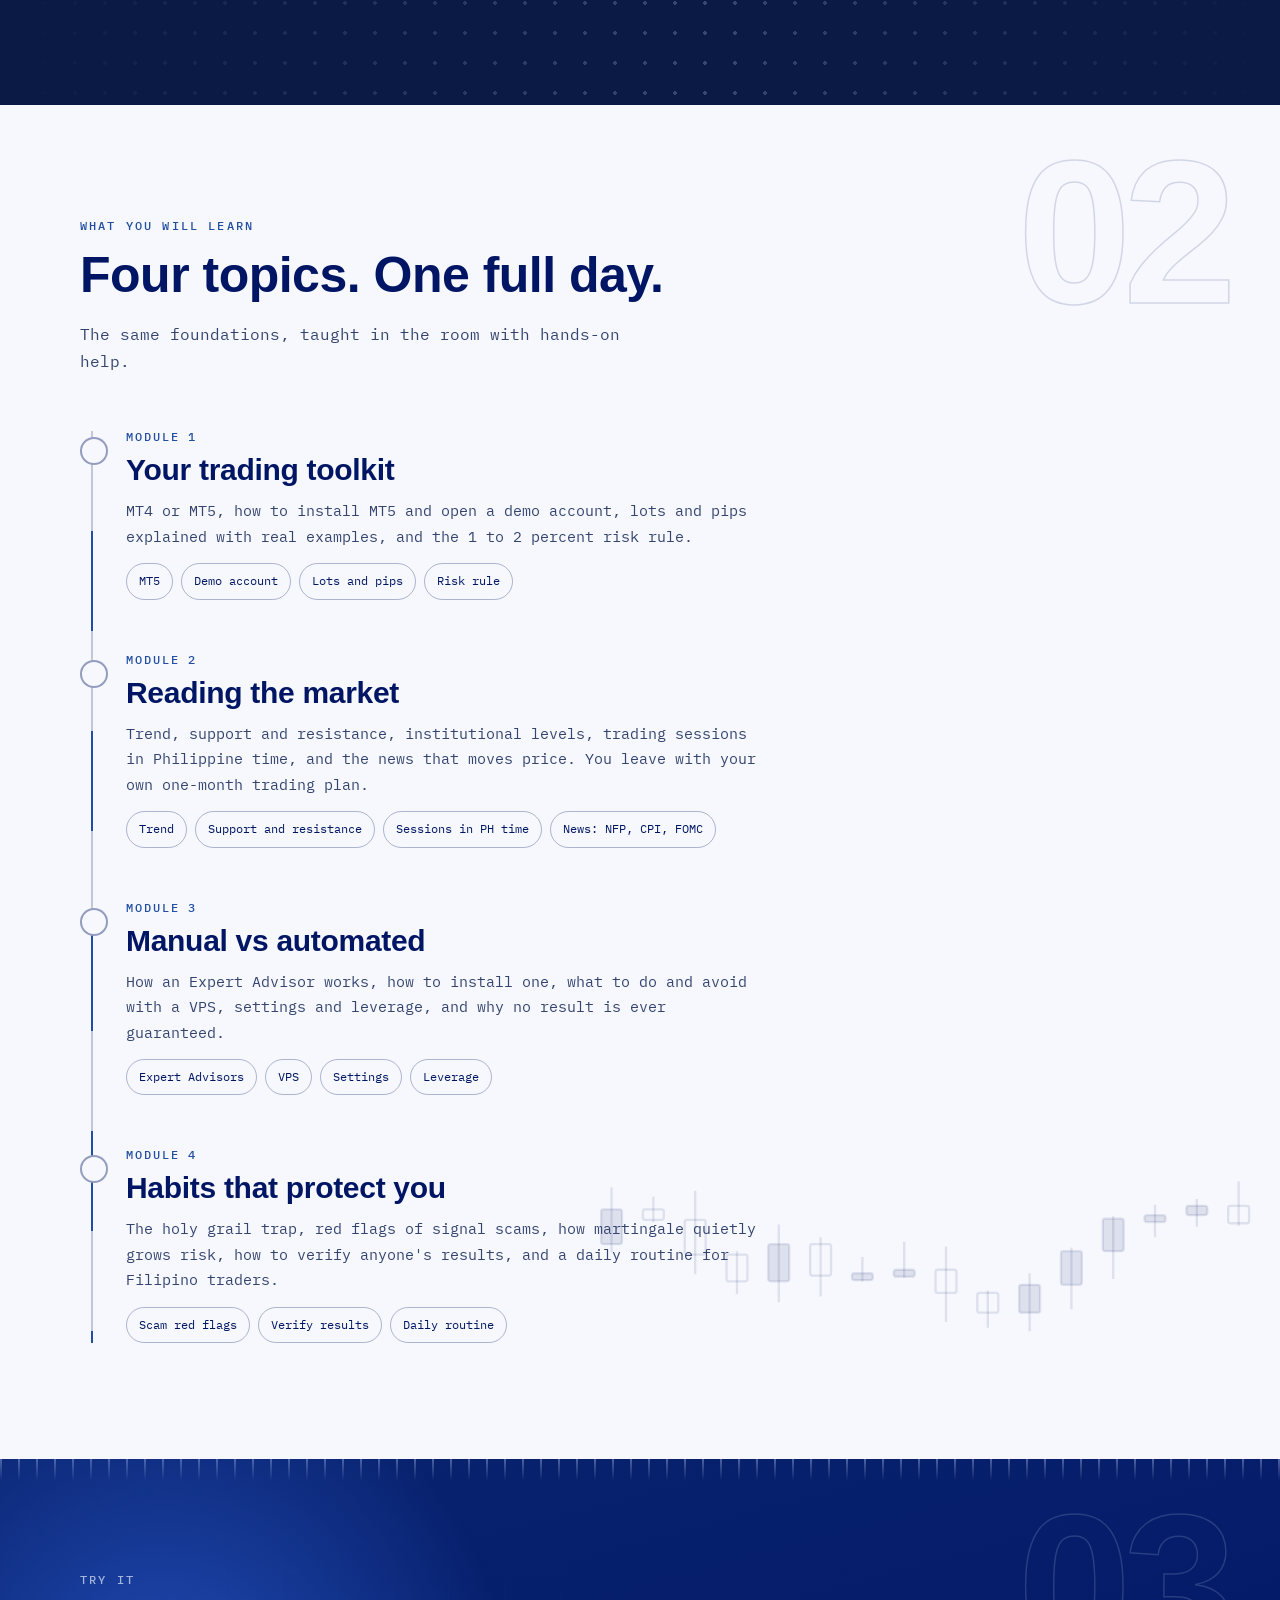
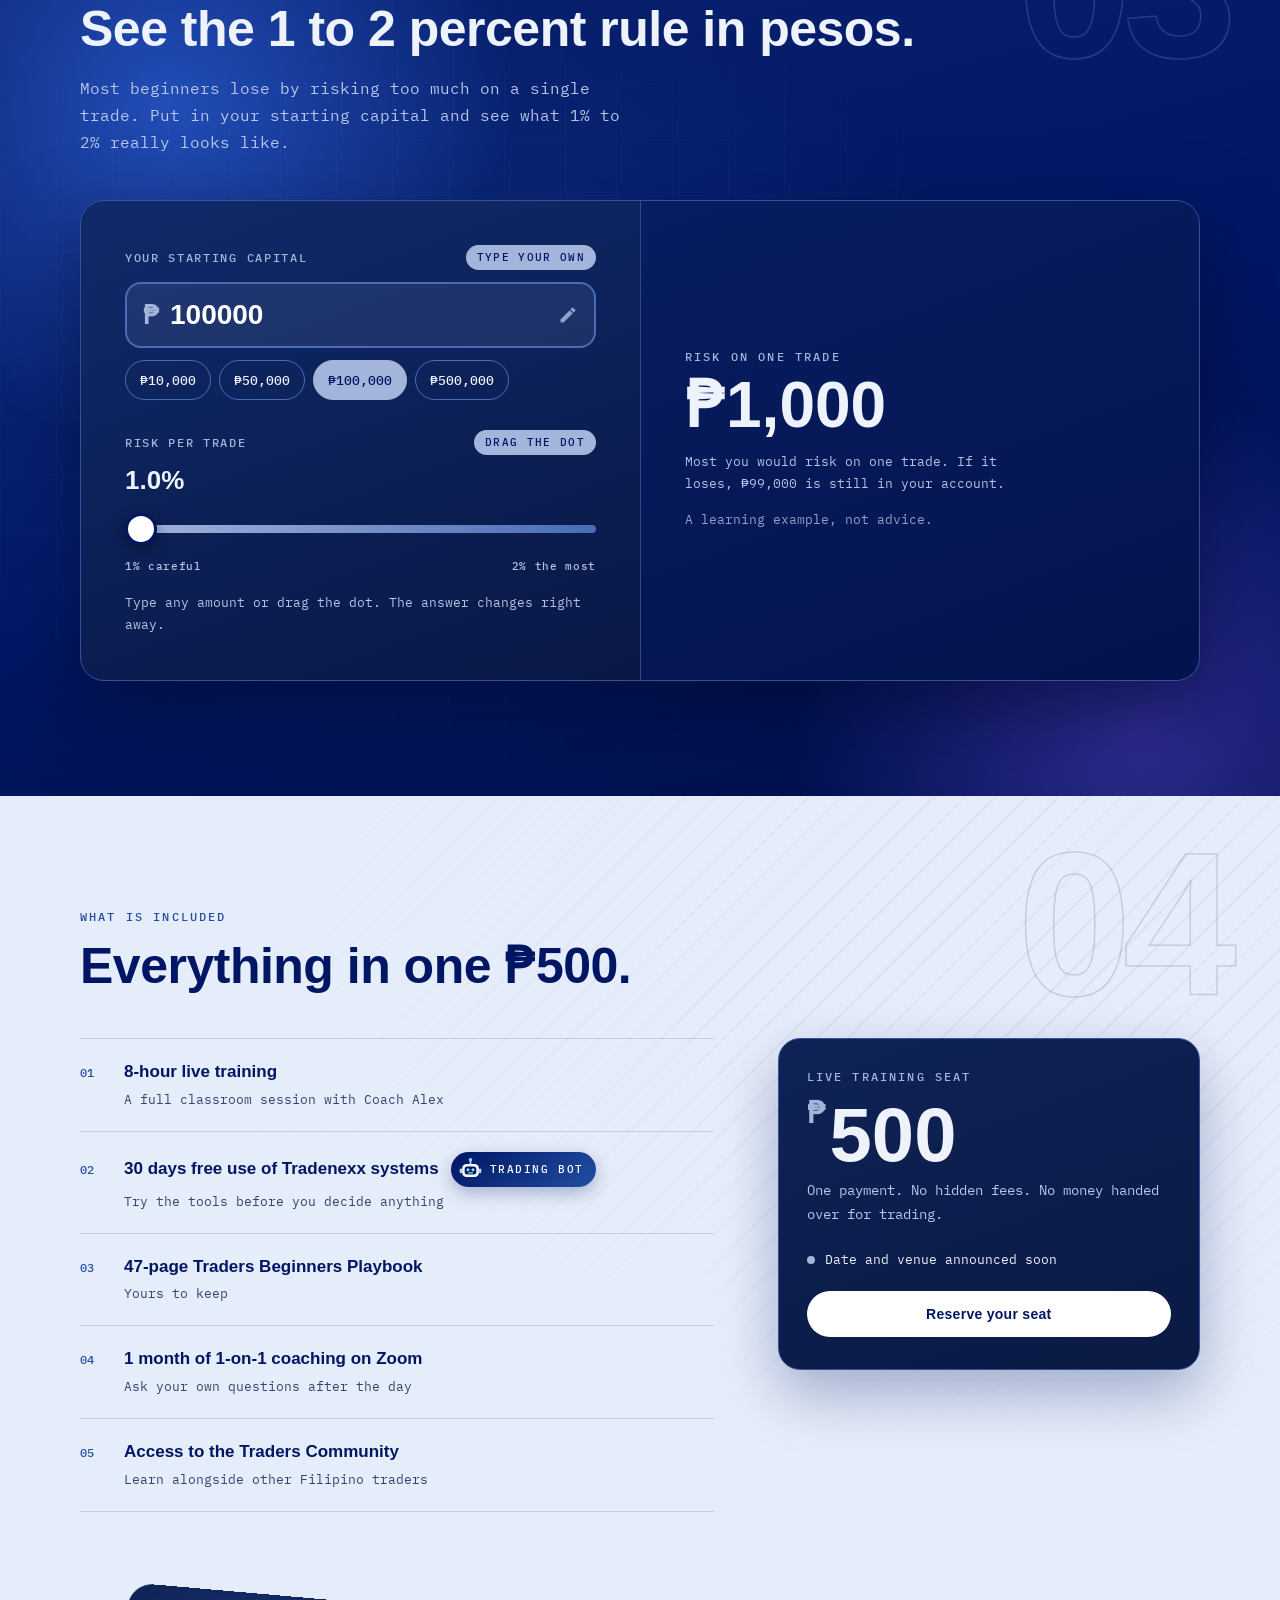
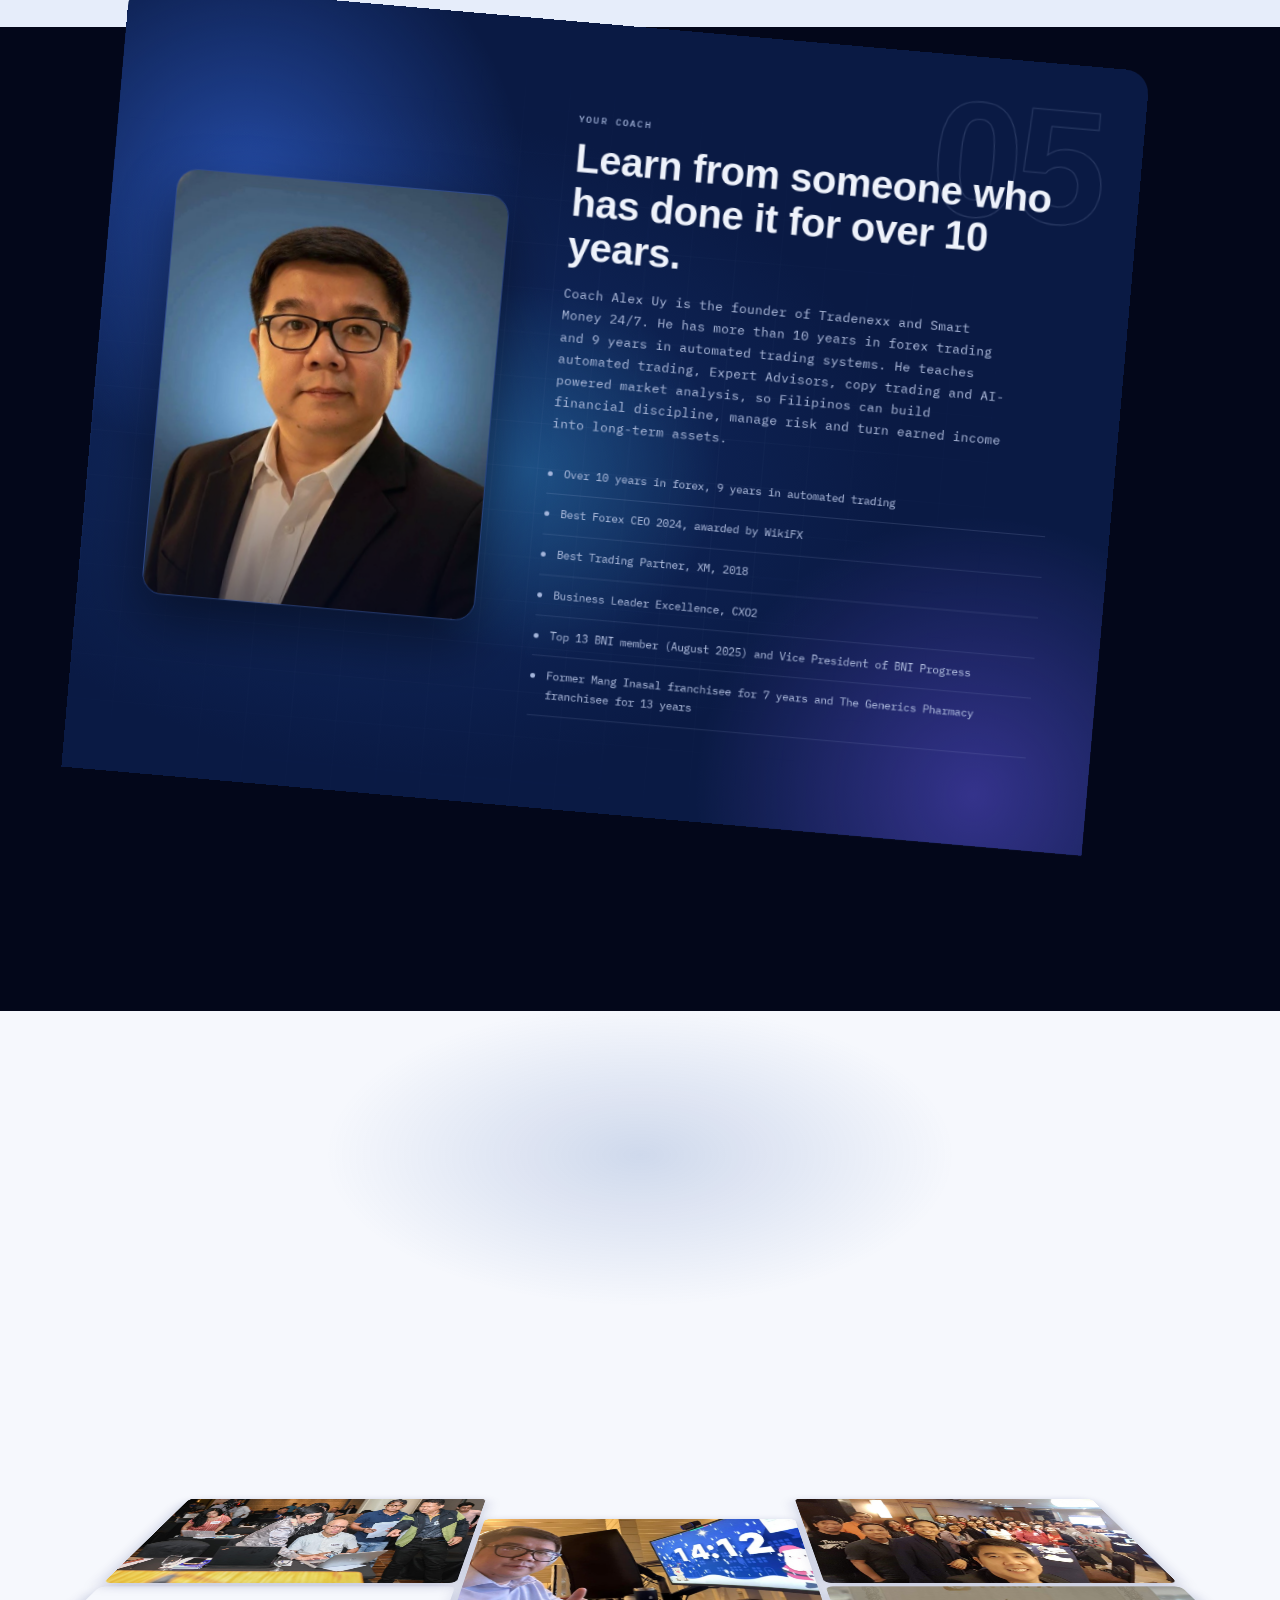
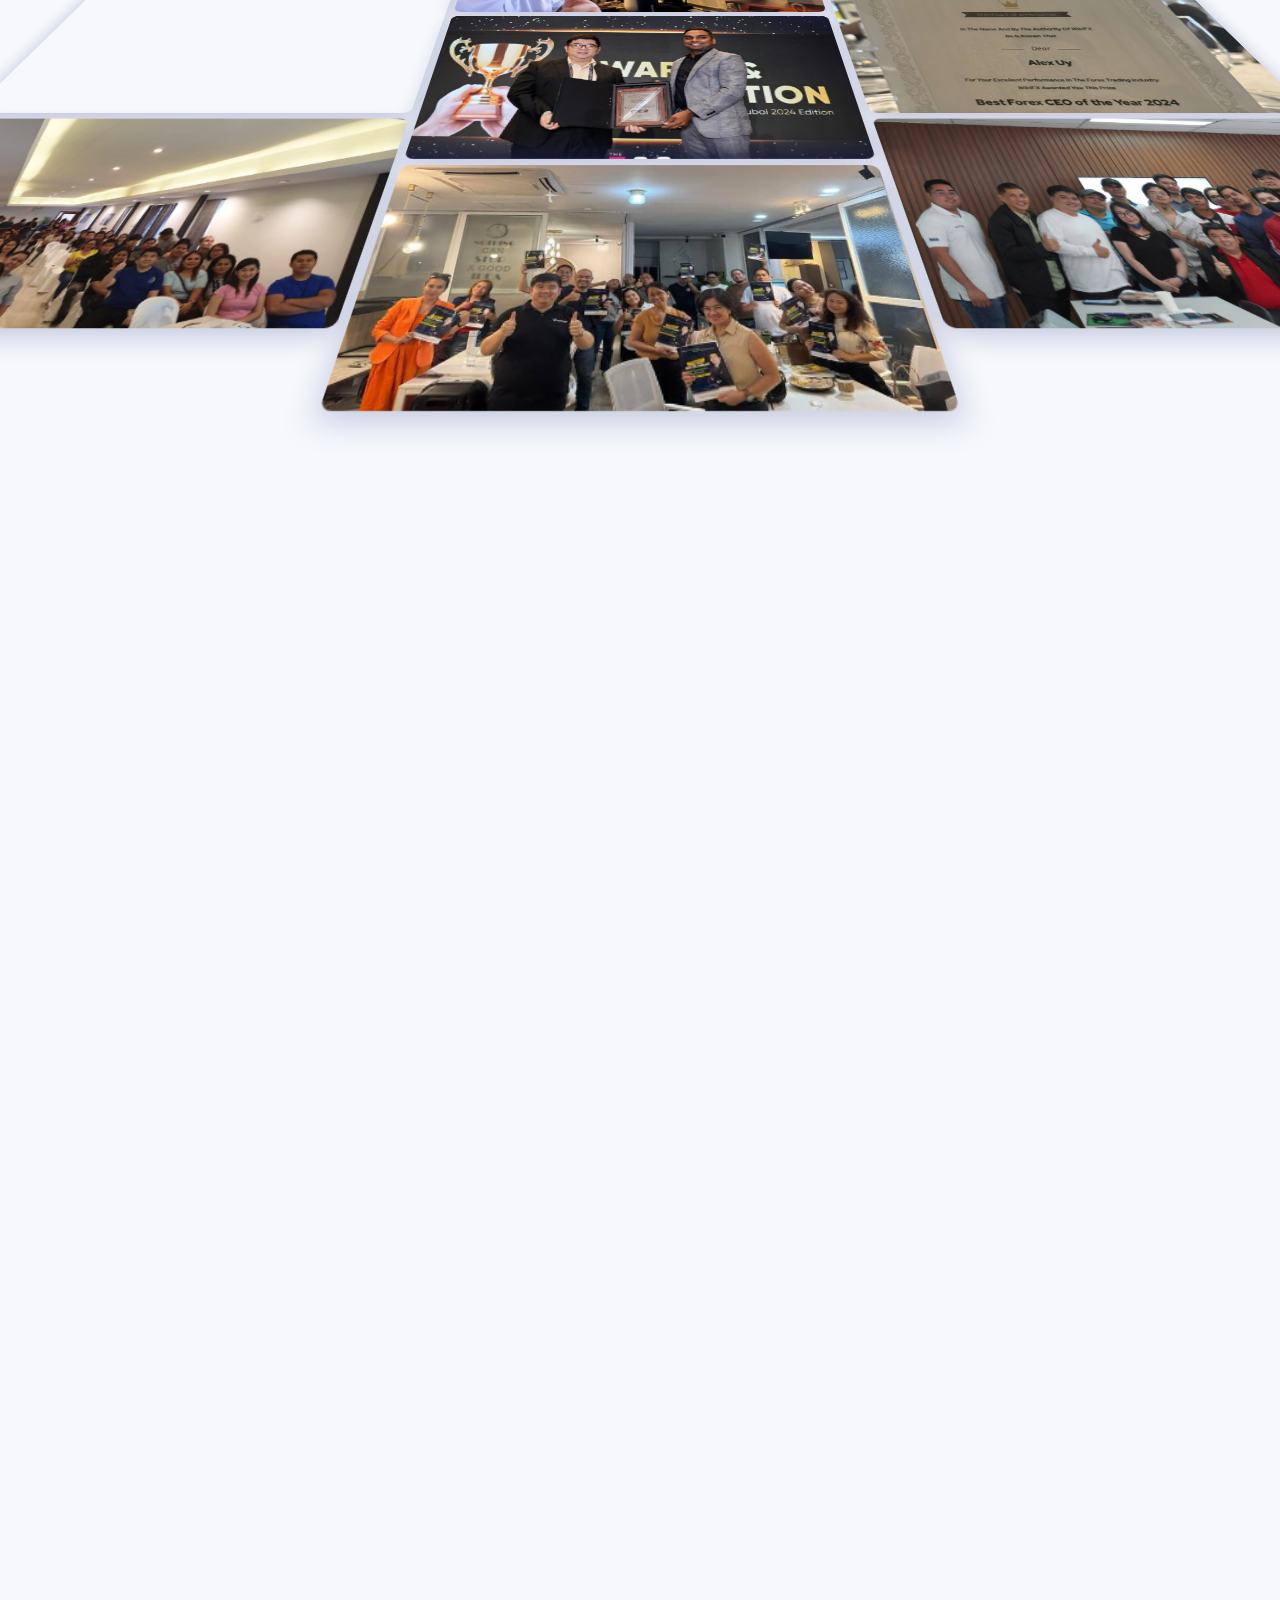
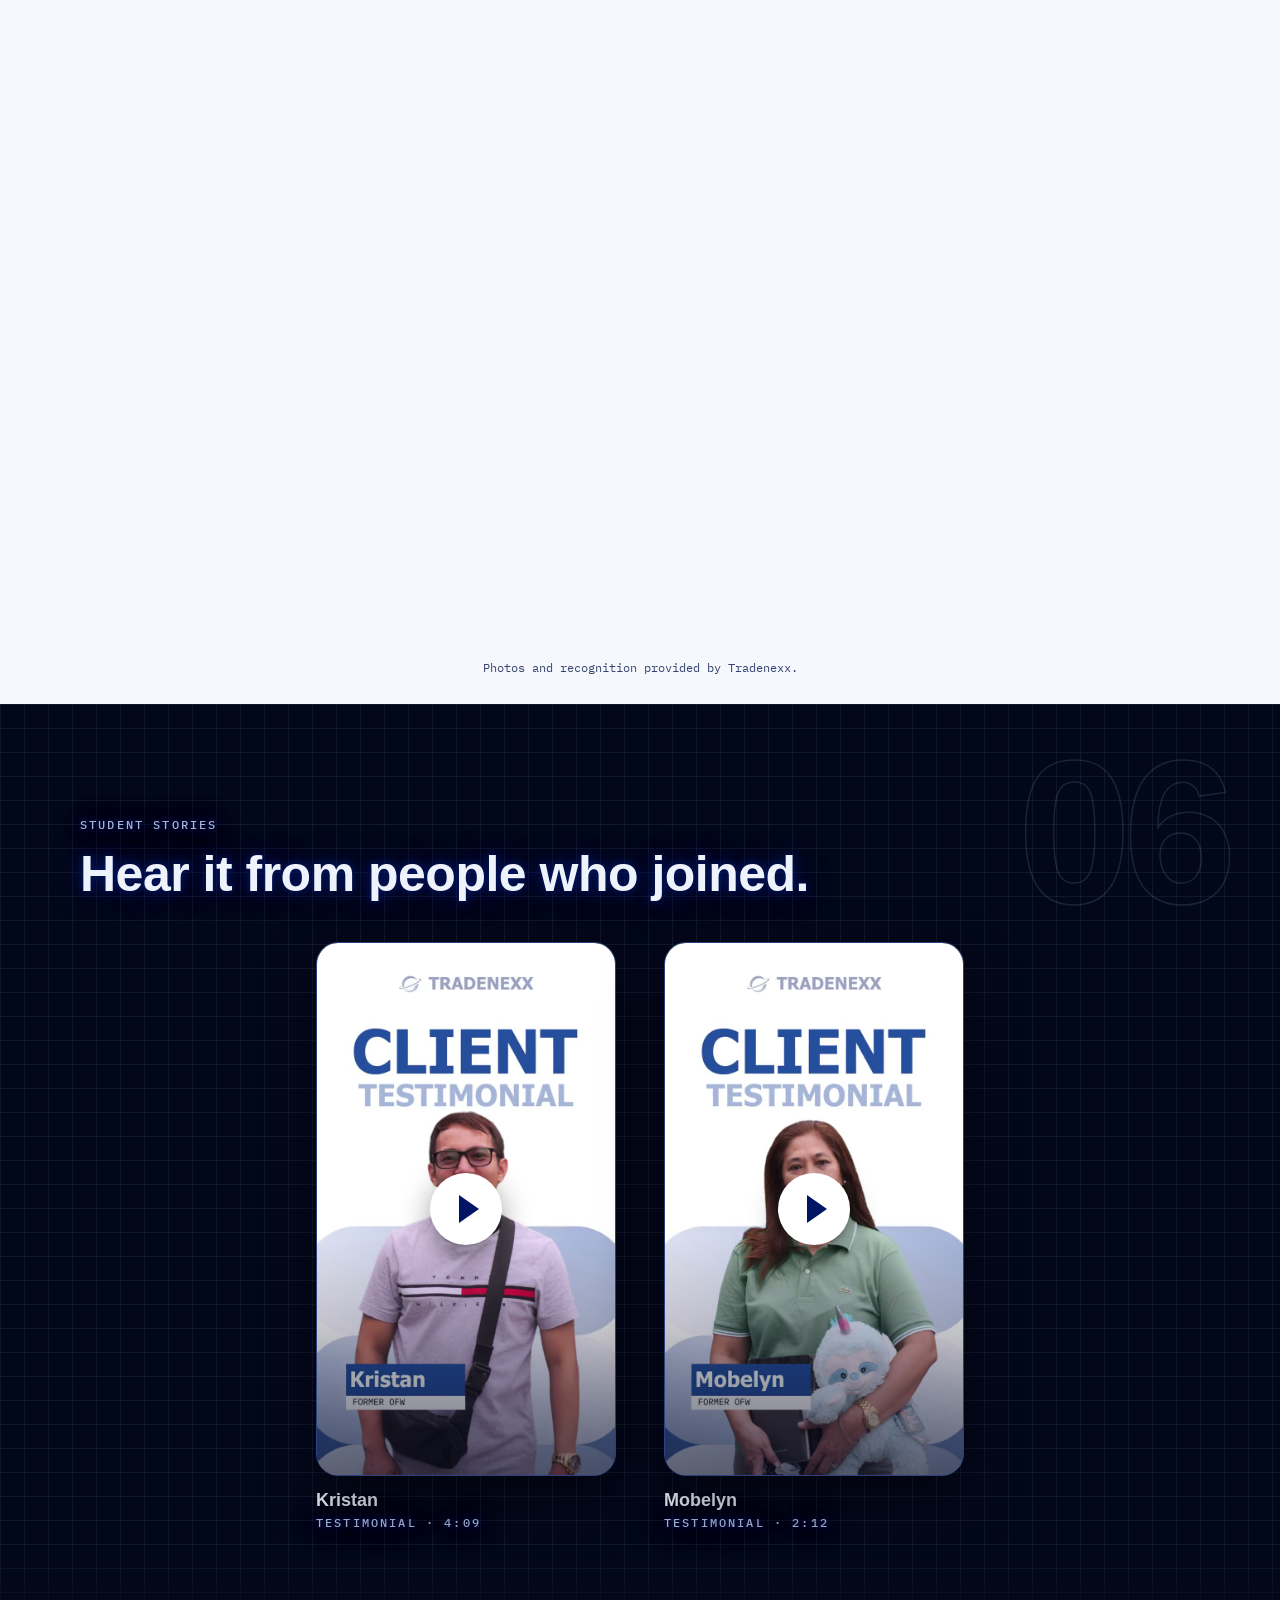
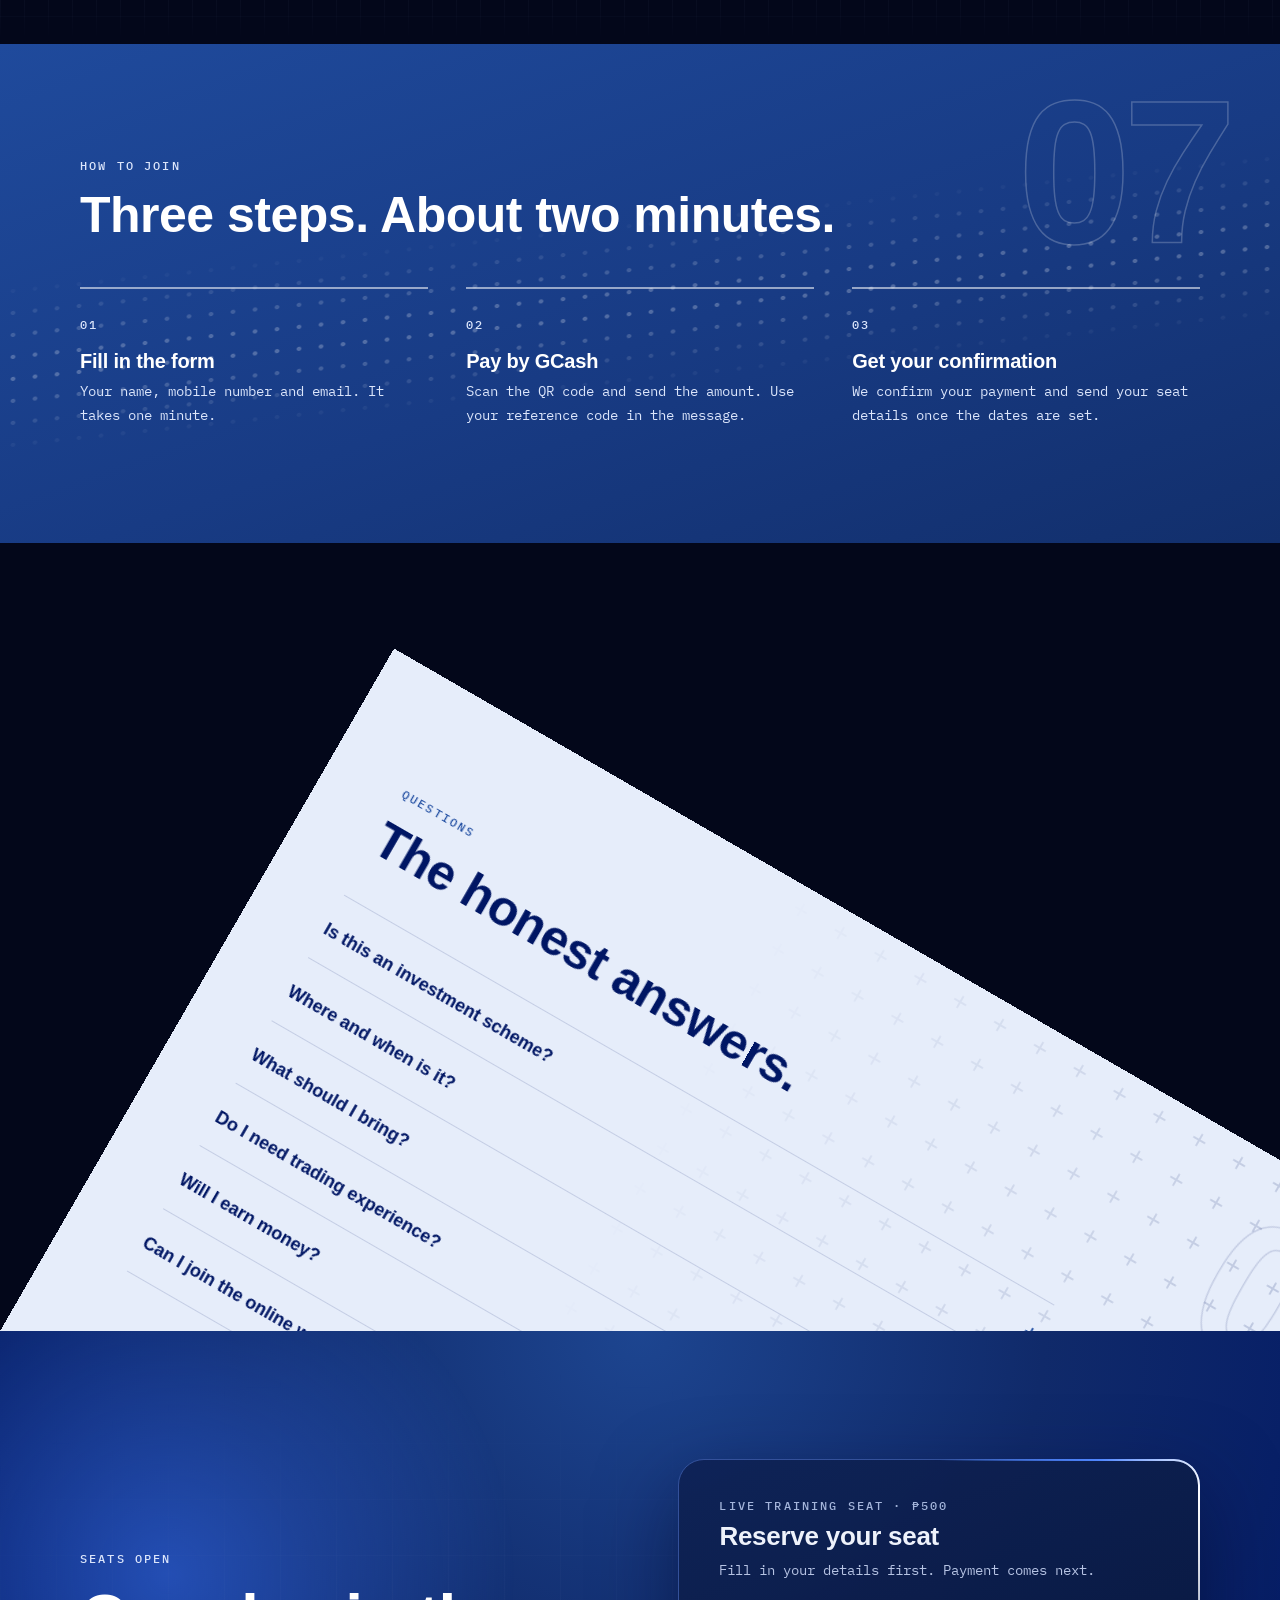
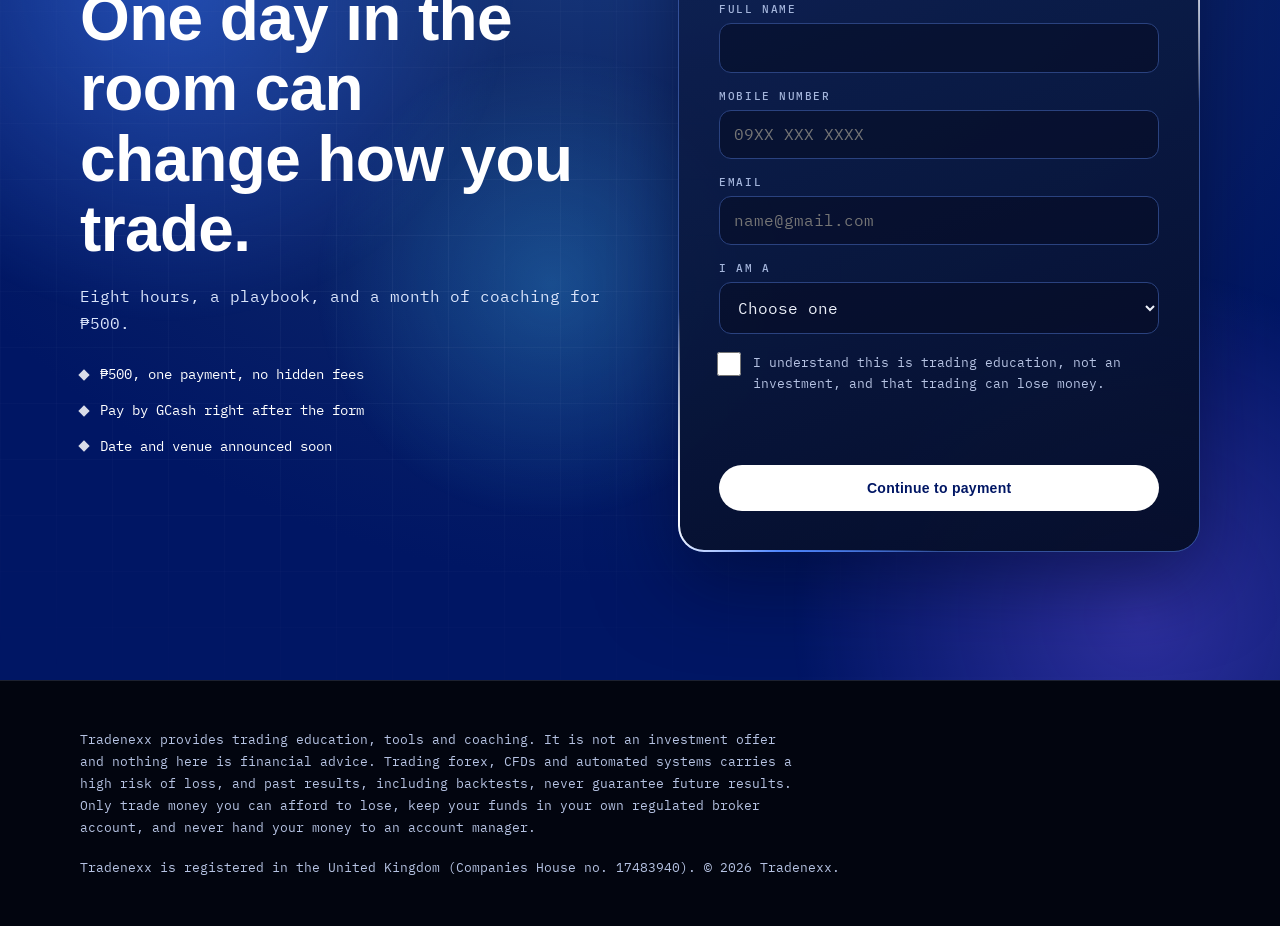
==== commit db518270: "First-visit speed: tiny logo, smaller favicon/posters/hero bg; phone crop keeps Alex's face in view " ====
--- a/event/index.html
+++ b/event/index.html
@@ -21,20 +21,20 @@
 <link rel="icon" type="image/png" href="../assets/favicon.png">
 <link rel="preconnect" href="https://fonts.googleapis.com"><link rel="preconnect" href="https://fonts.gstatic.com" crossorigin>
 <link rel="preload" as="style" href="https://fonts.googleapis.com/css2?family=IBM+Plex+Mono:wght@400;500&display=swap" onload="this.onload=null;this.rel='stylesheet'"><noscript><link href="https://fonts.googleapis.com/css2?family=IBM+Plex+Mono:wght@400;500&display=swap" rel="stylesheet"></noscript>
-<link rel="stylesheet" href="../assets/site.css?v=1793980338">
+<link rel="stylesheet" href="../assets/site.css?v=1793981385">
 </head>
 <body>
 <a class="skip" href="#main">Skip to content</a>
 <div class="progress" aria-hidden="true"><i></i></div>
 <div class="env" aria-hidden="true"></div>
 <nav class="top" aria-label="Main">
-  <a class="logo-plate" href="./" aria-label="Tradenexx home"><img src="../assets/img/logo.png" alt="Tradenexx" width="301" height="250"></a>
+  <a class="logo-plate" href="./" aria-label="Tradenexx home"><img src="../assets/img/logo.webp" alt="Tradenexx" width="101" height="84"></a>
   <button class="btn small" data-join type="button">Reserve your seat</button>
 </nav>
 
 <header class="hero3" id="top">
   <div class="stage3">
-    <div class="bg3" aria-hidden="true" style="--hp:center;--hero:url(../assets/img/hall.jpg)"></div>
+    <div class="bg3" aria-hidden="true" style="--hp:center;--hpm:center;--hero:url(../assets/img/hall.jpg)"></div>
     <div class="vframe">
       <!-- VIDEO: set the link in build.py (VIDEOS) and re-run it. Nothing here needs editing by hand. -->
       <div class="vid" data-state="ready" data-src="../assets/vid/intro.mp4">
@@ -249,8 +249,8 @@
 </dialog>
 
 <script>window.TNX={product:"live-training",prefix:"TNX-L",price:500,endpoint:"https://docs.google.com/forms/d/e/1FAIpQLSd5X1Jb-M0Lil1soywG2fKQTvbLnF_204dPD1-CZrUcSYMH6w/formResponse",fields:{"name": "entry.1822913447", "email": "entry.592665859", "mobile": "entry.249020773", "who": "entry.1300424268", "product": "entry.709407751", "ref": "entry.1327088152", "price": "entry.1885423582", "at": "entry.1913739855"}};</script>
-<script src="../assets/datarain.js?v=1793980338"></script>
-<script src="../assets/magnetic.js?v=1793980338"></script>
-<script src="../assets/site.js?v=1793980338"></script>
+<script src="../assets/datarain.js?v=1793981385"></script>
+<script src="../assets/magnetic.js?v=1793981385"></script>
+<script src="../assets/site.js?v=1793981385"></script>
 </body>
 </html>
--- a/assets/site.css
+++ b/assets/site.css
@@ -659,3 +659,6 @@
 
 .final>.aur{position:absolute;inset:0;z-index:0}
 .final>.final-grid{z-index:1}
+
+/* phones are portrait: slide the hero photo so the coach's face stays in view */
+@media (max-width:760px){.bg3{background-position:0 0,var(--hpm,center)}}
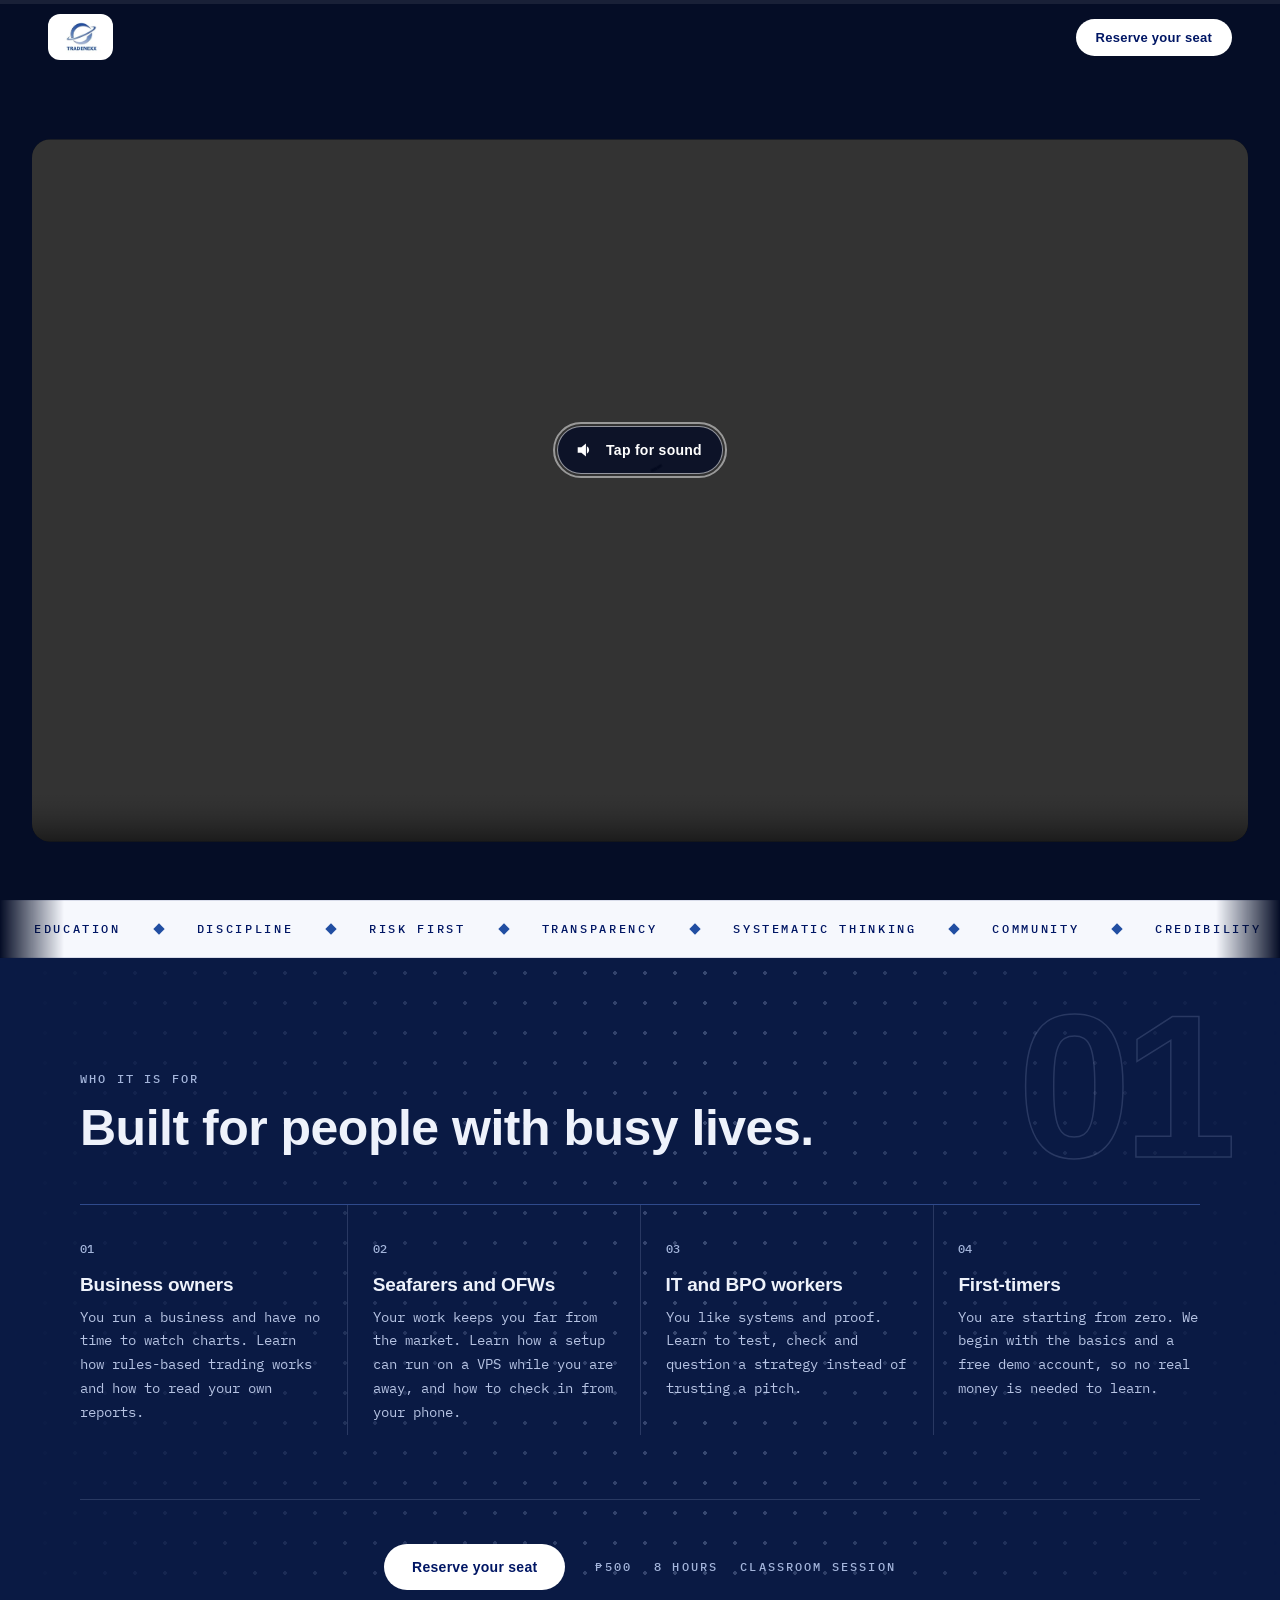
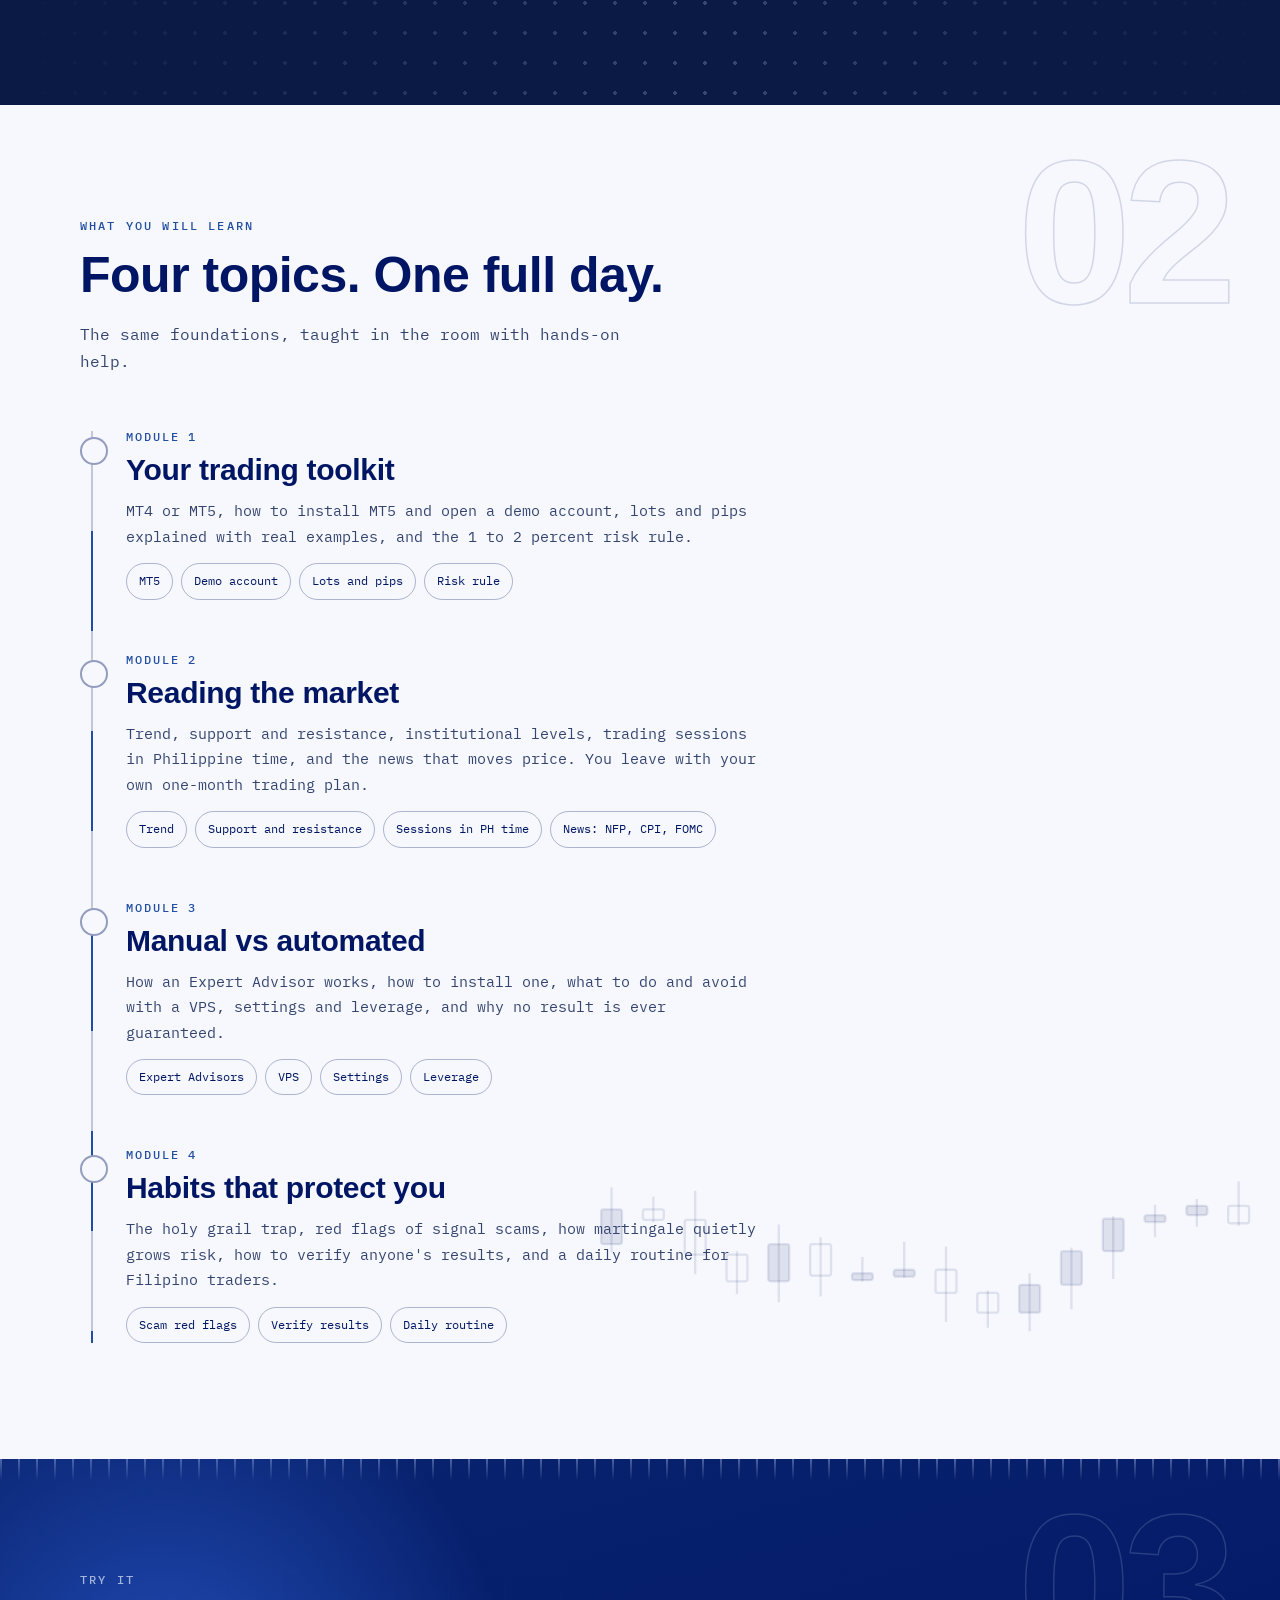
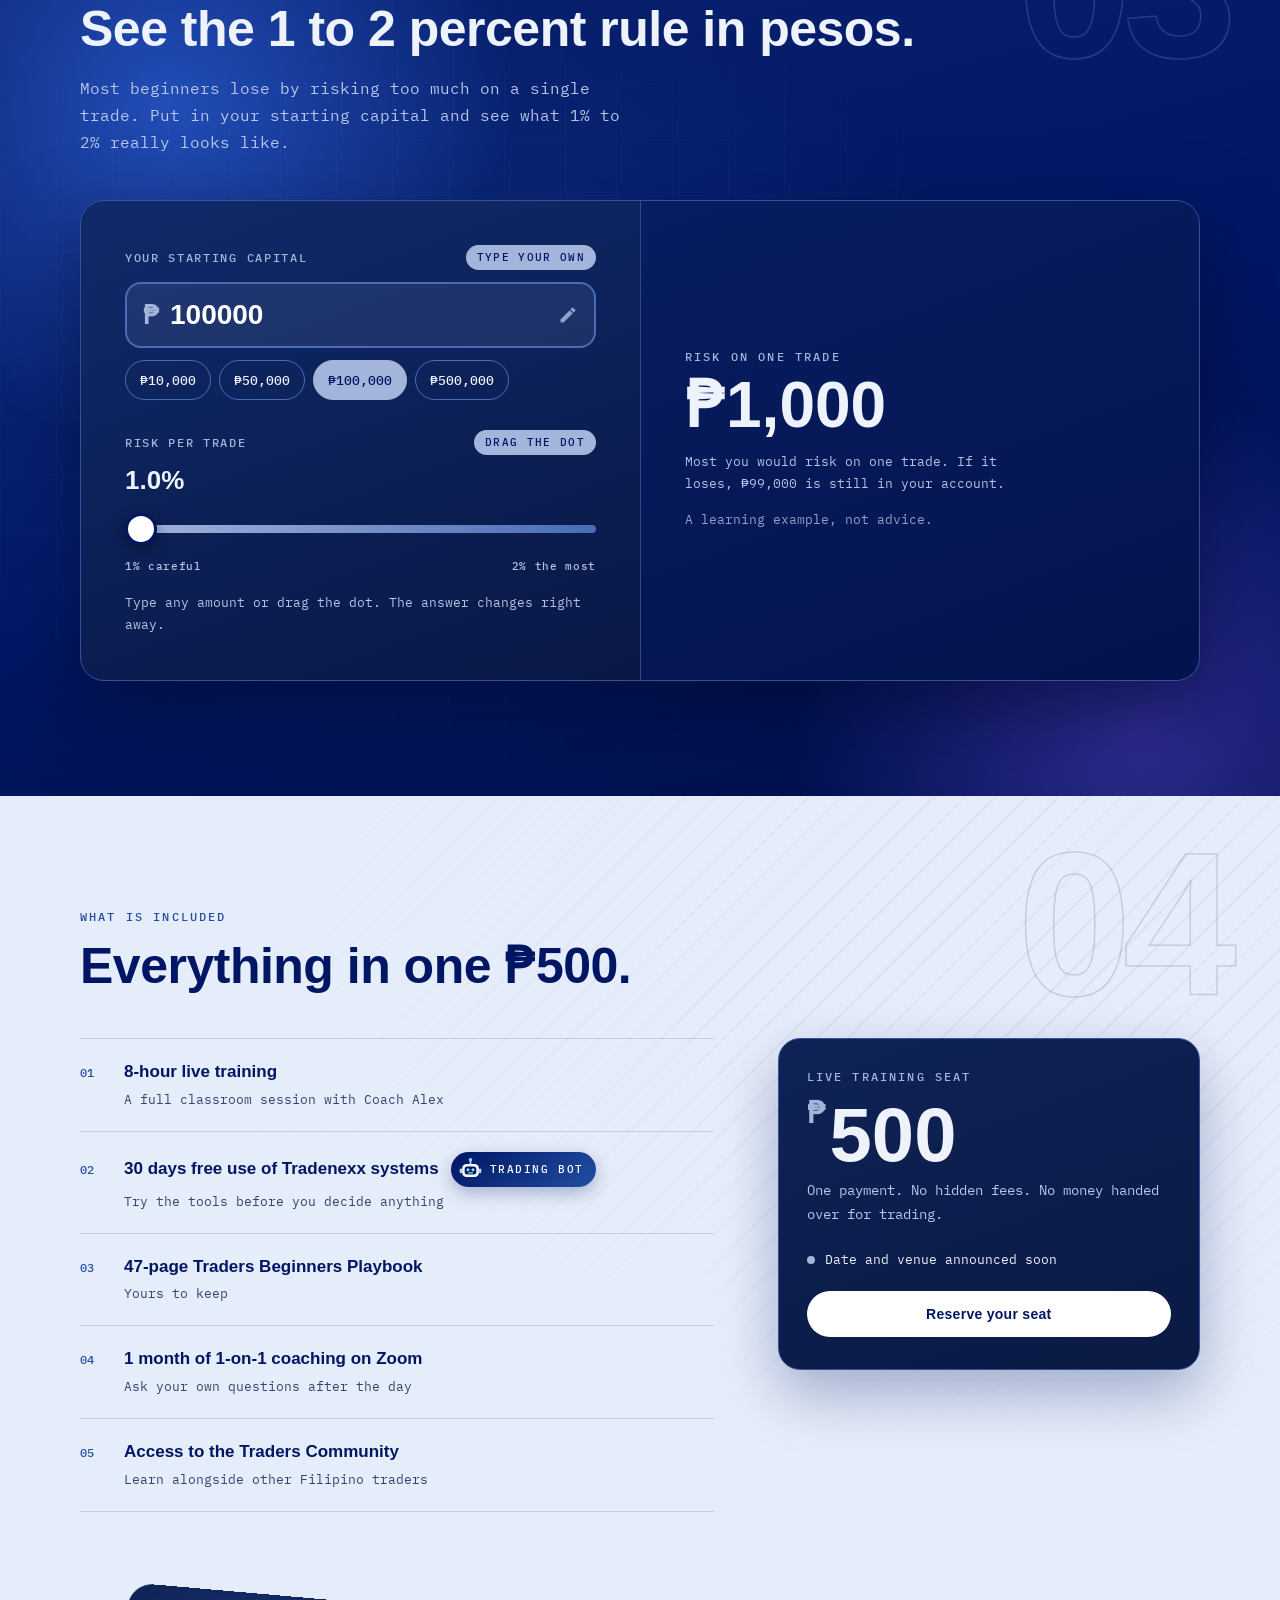
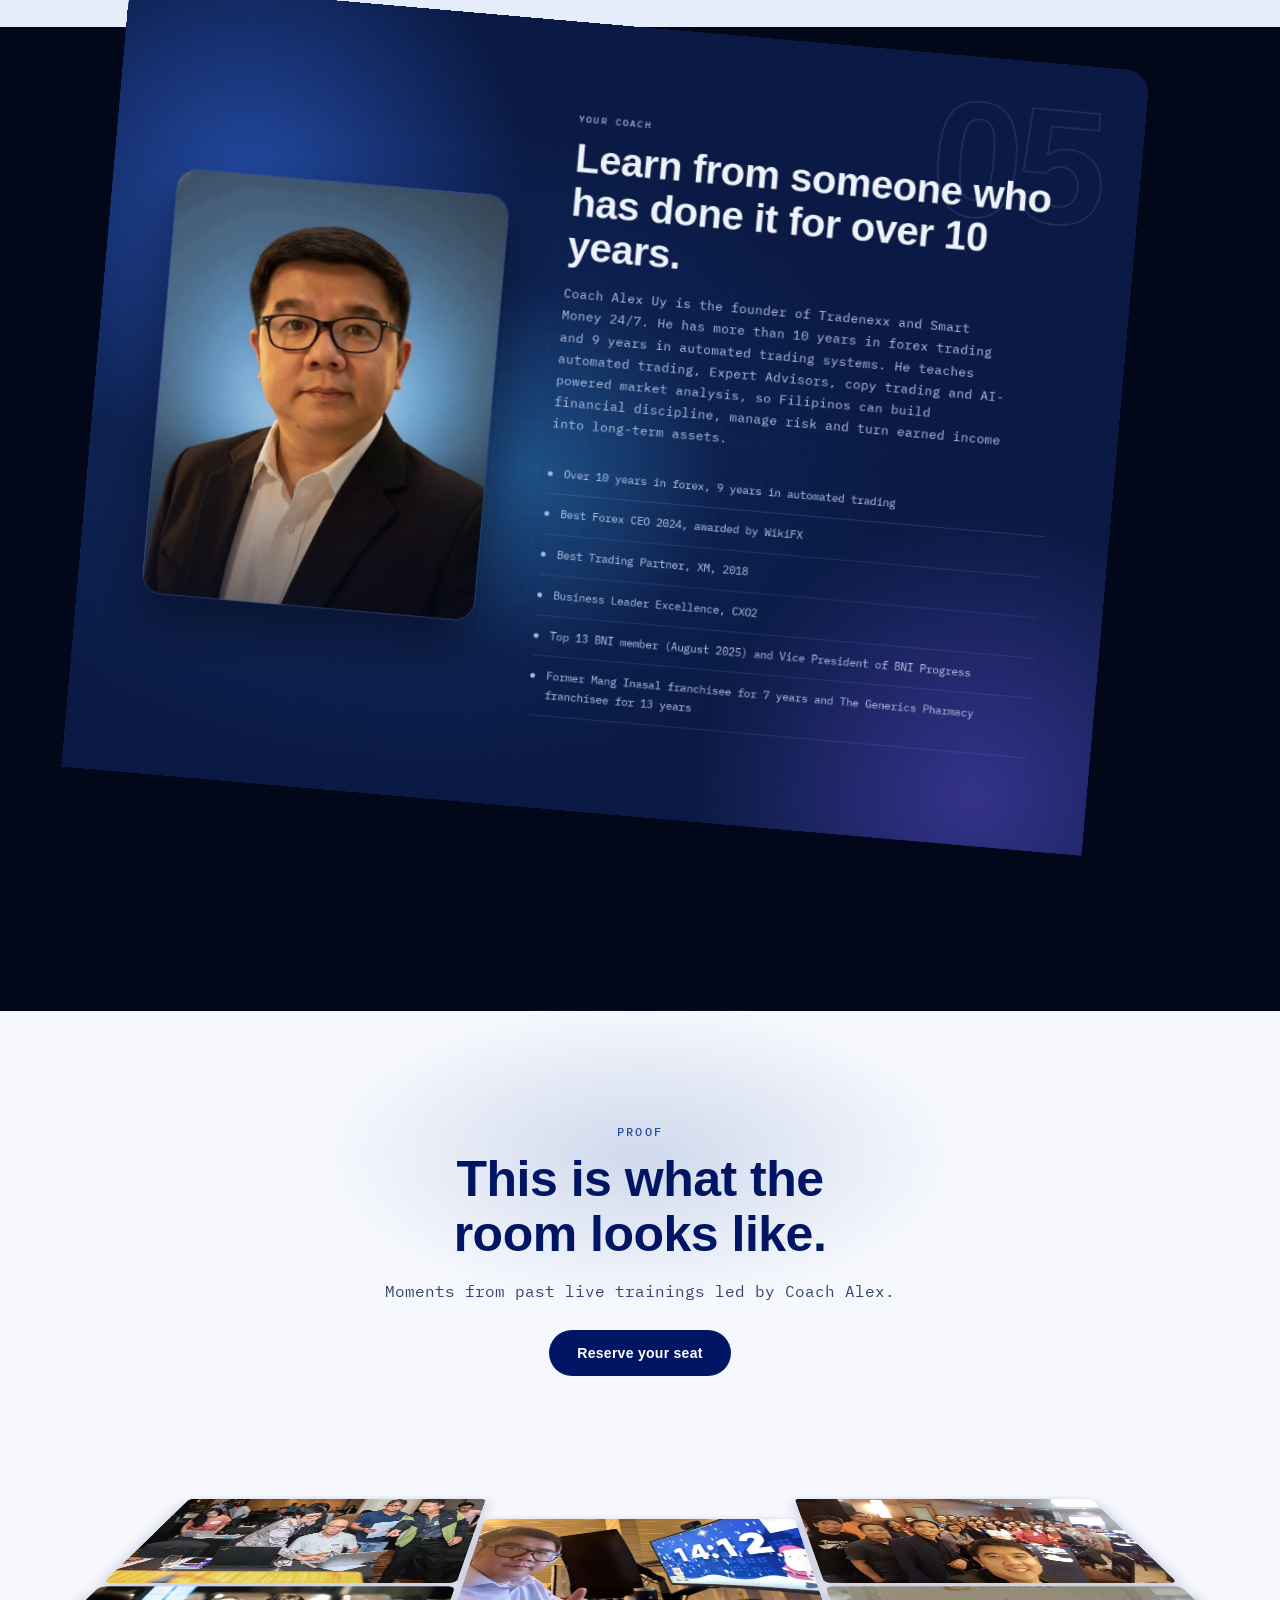
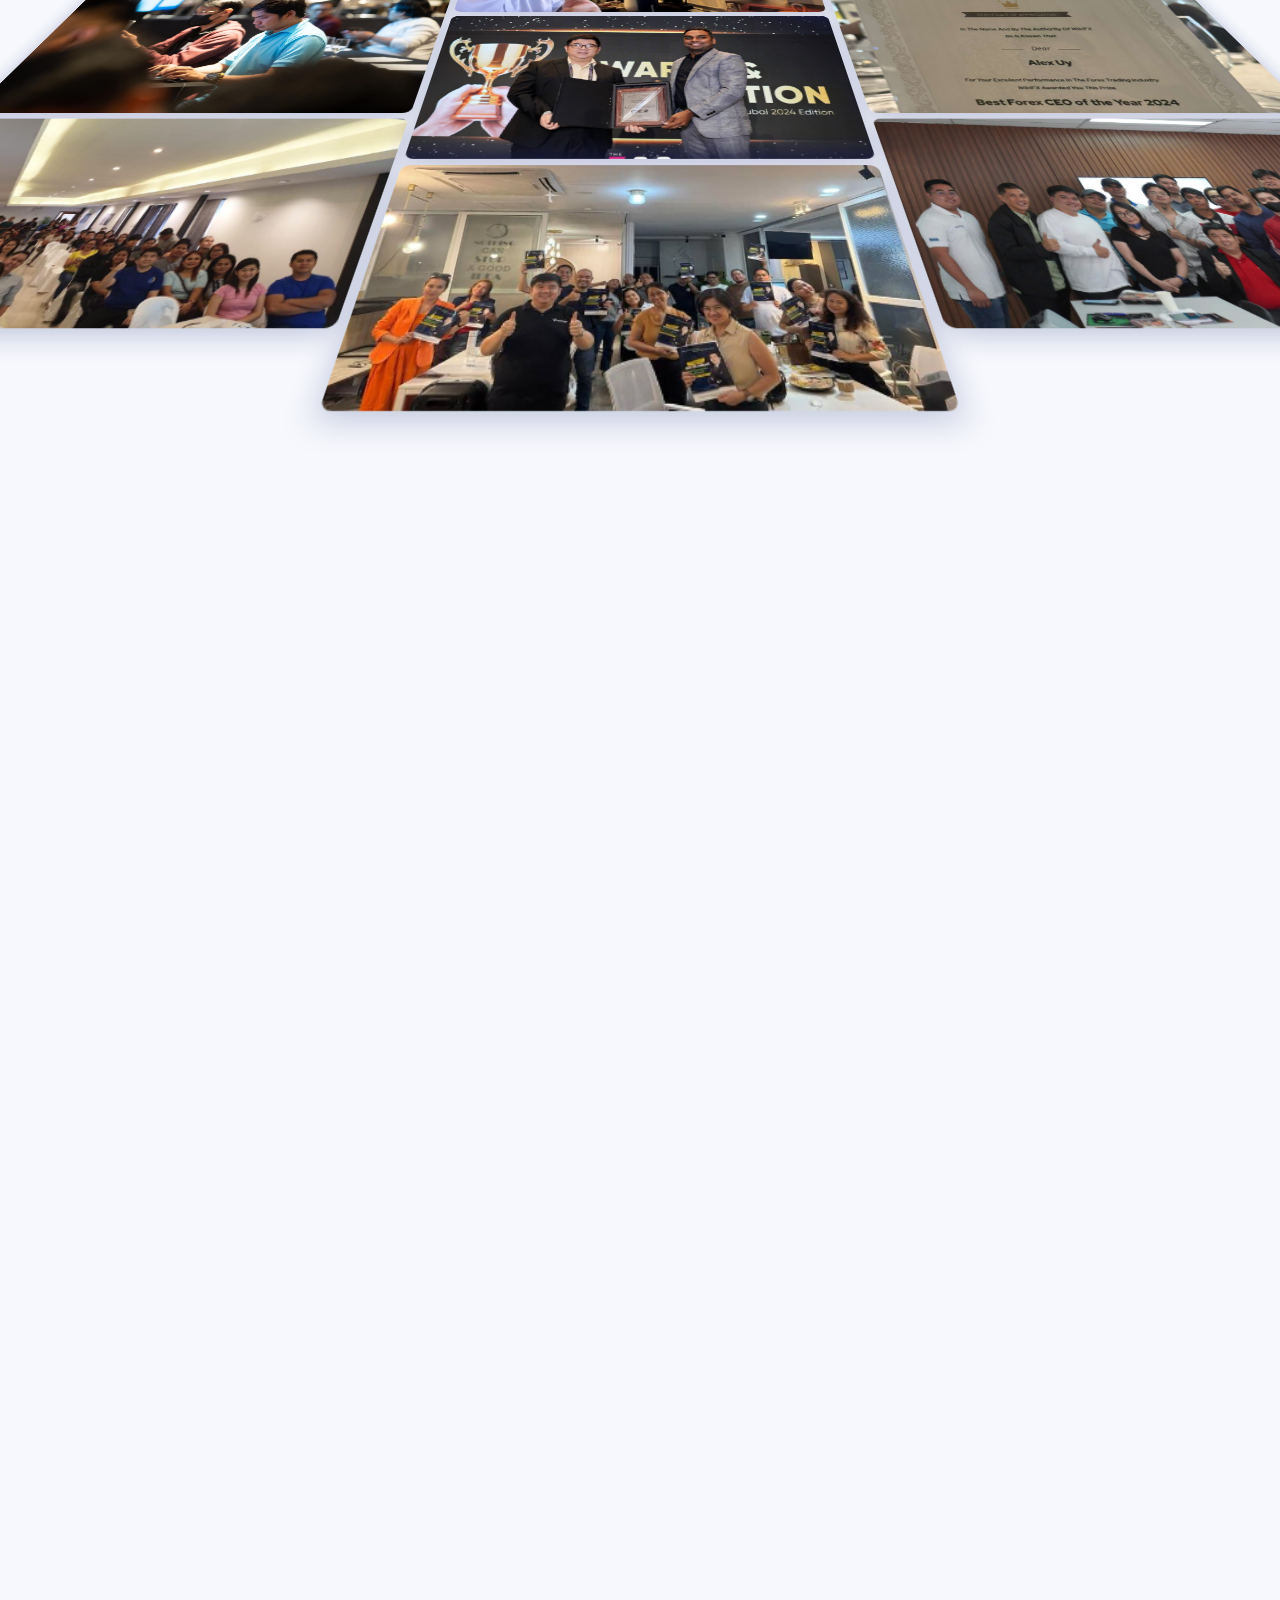
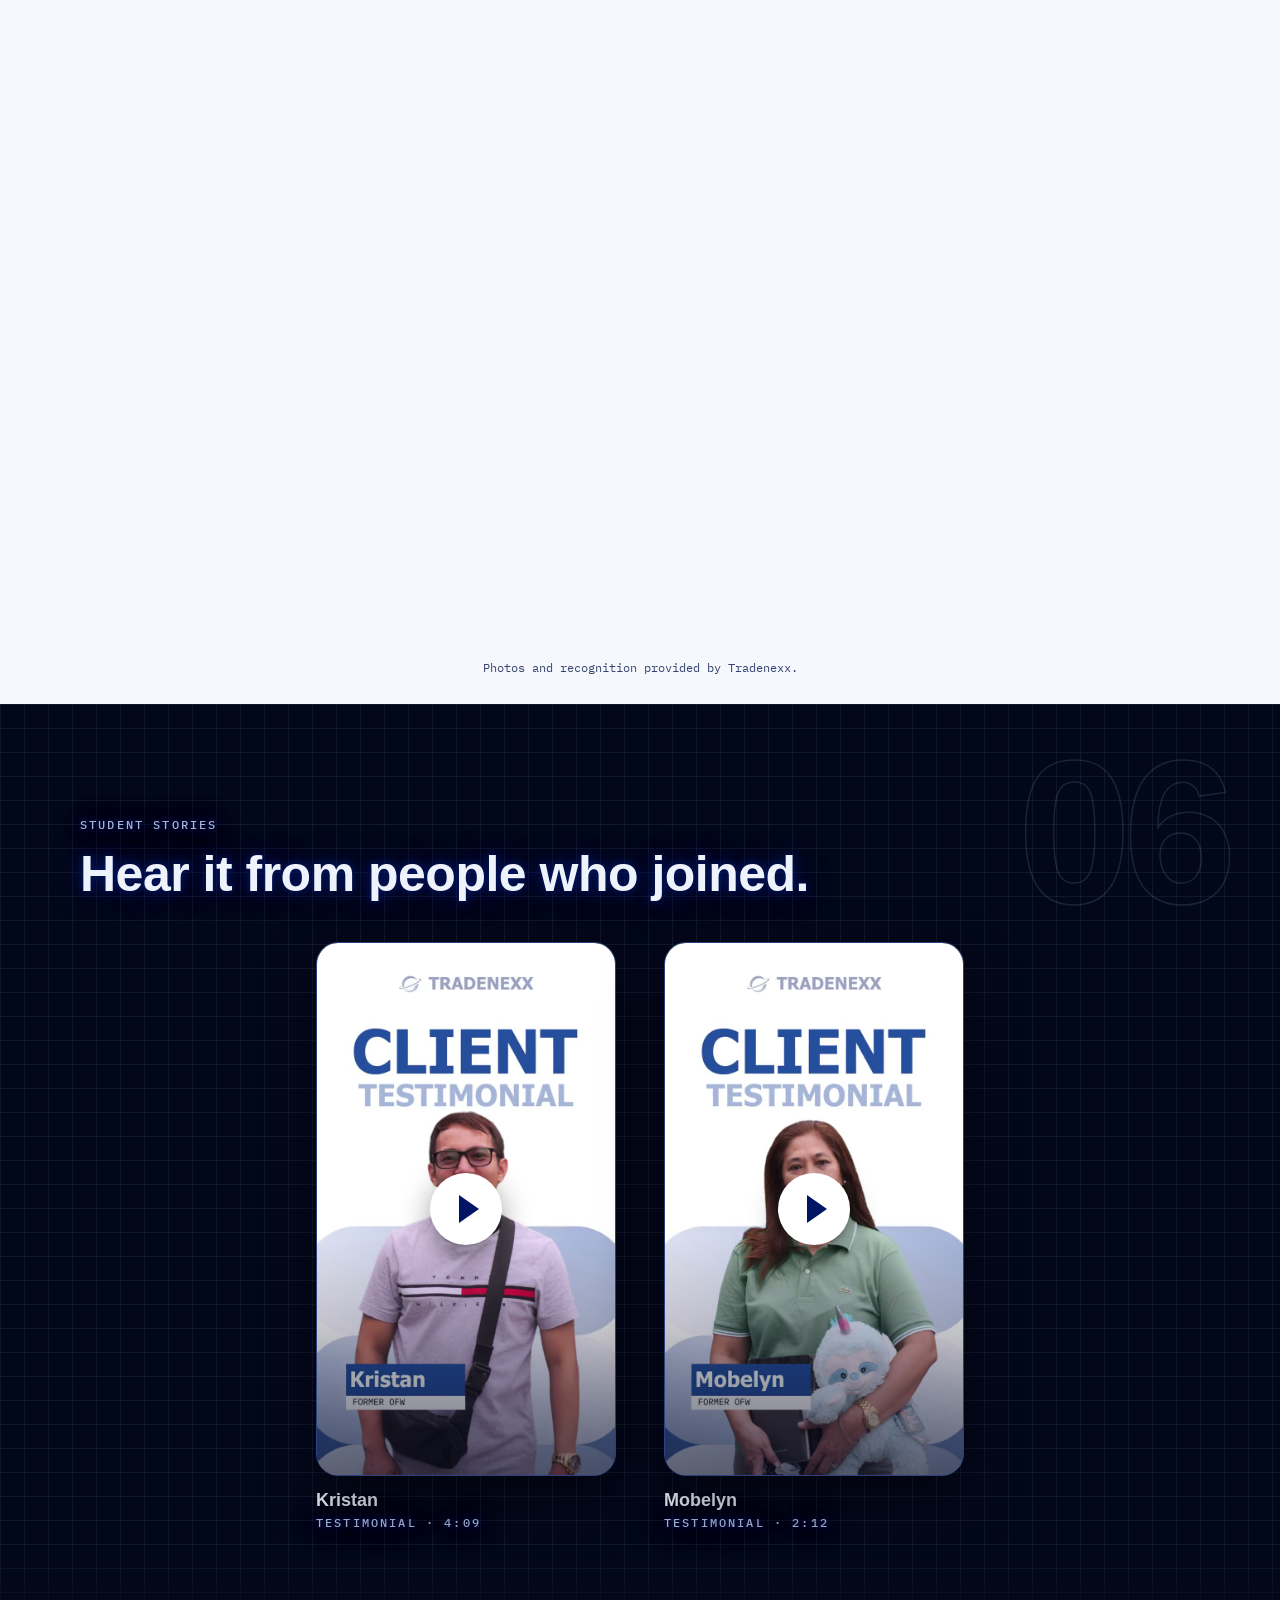
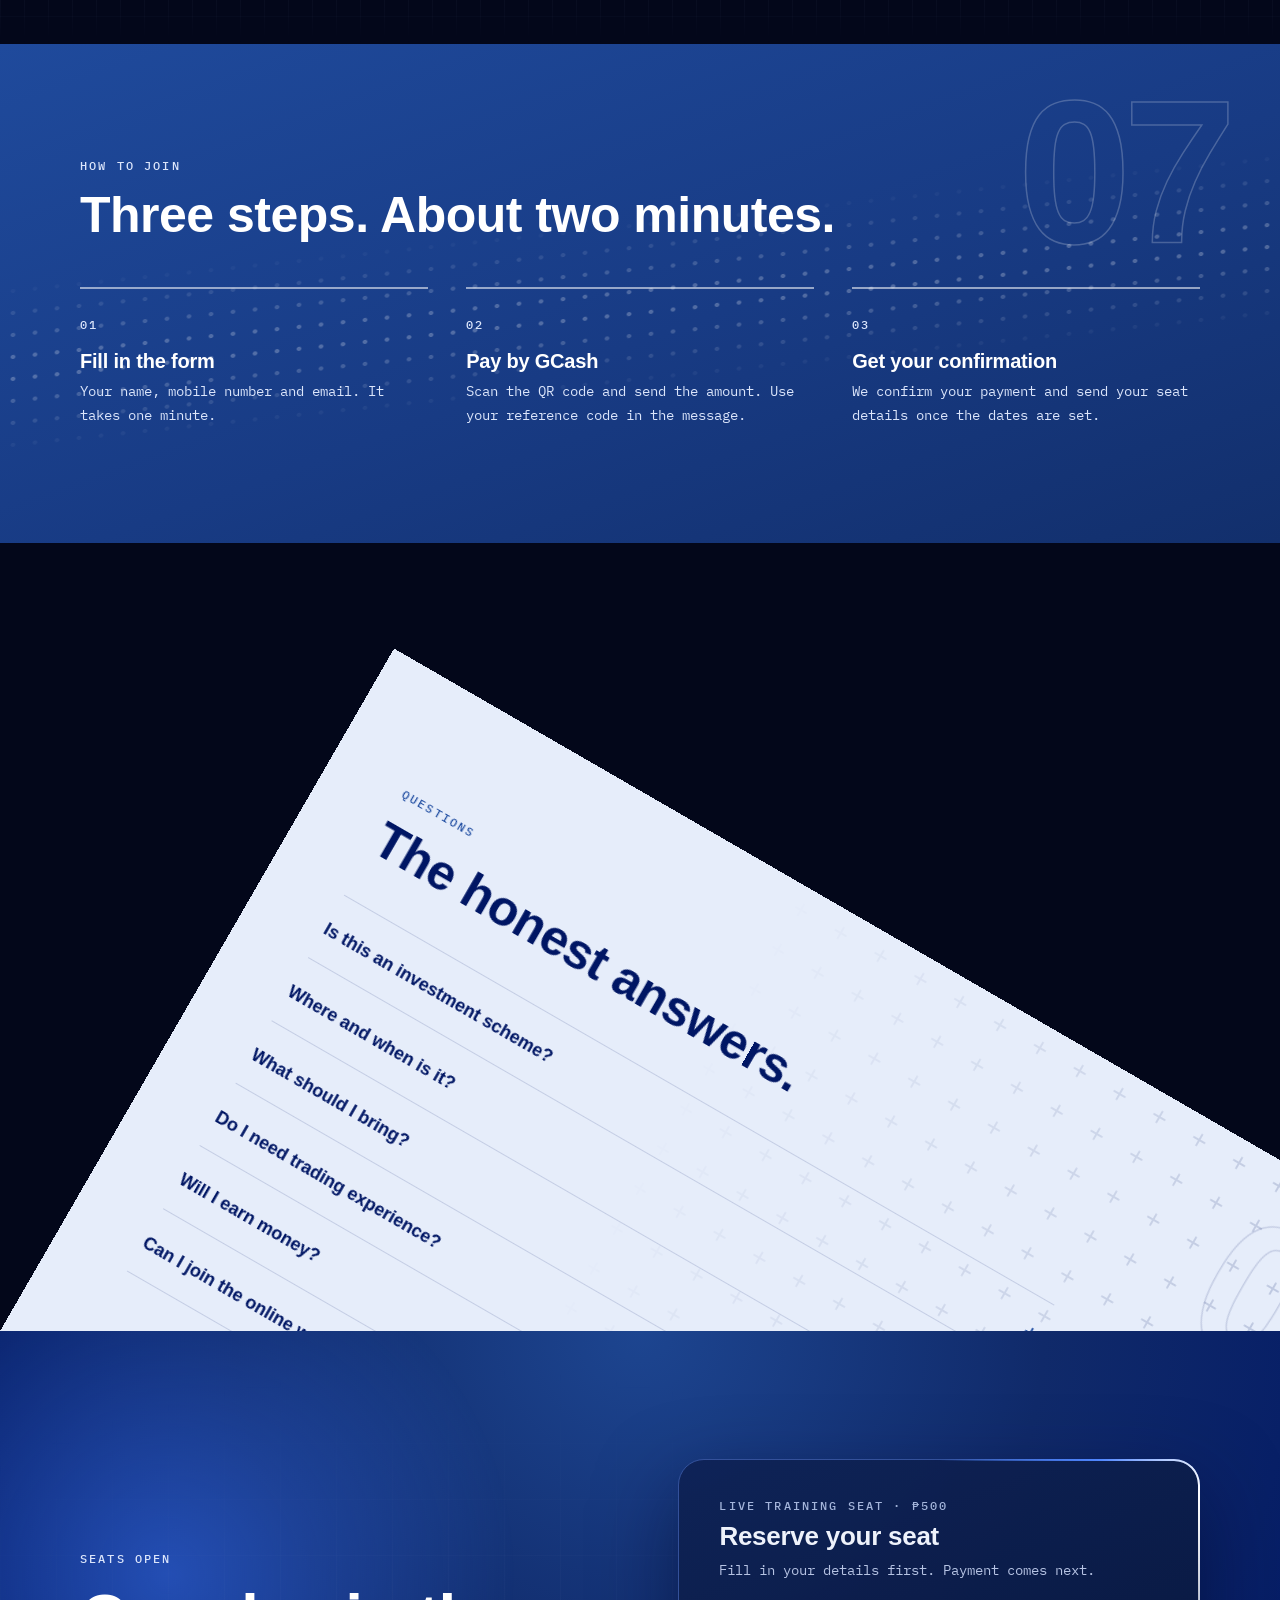
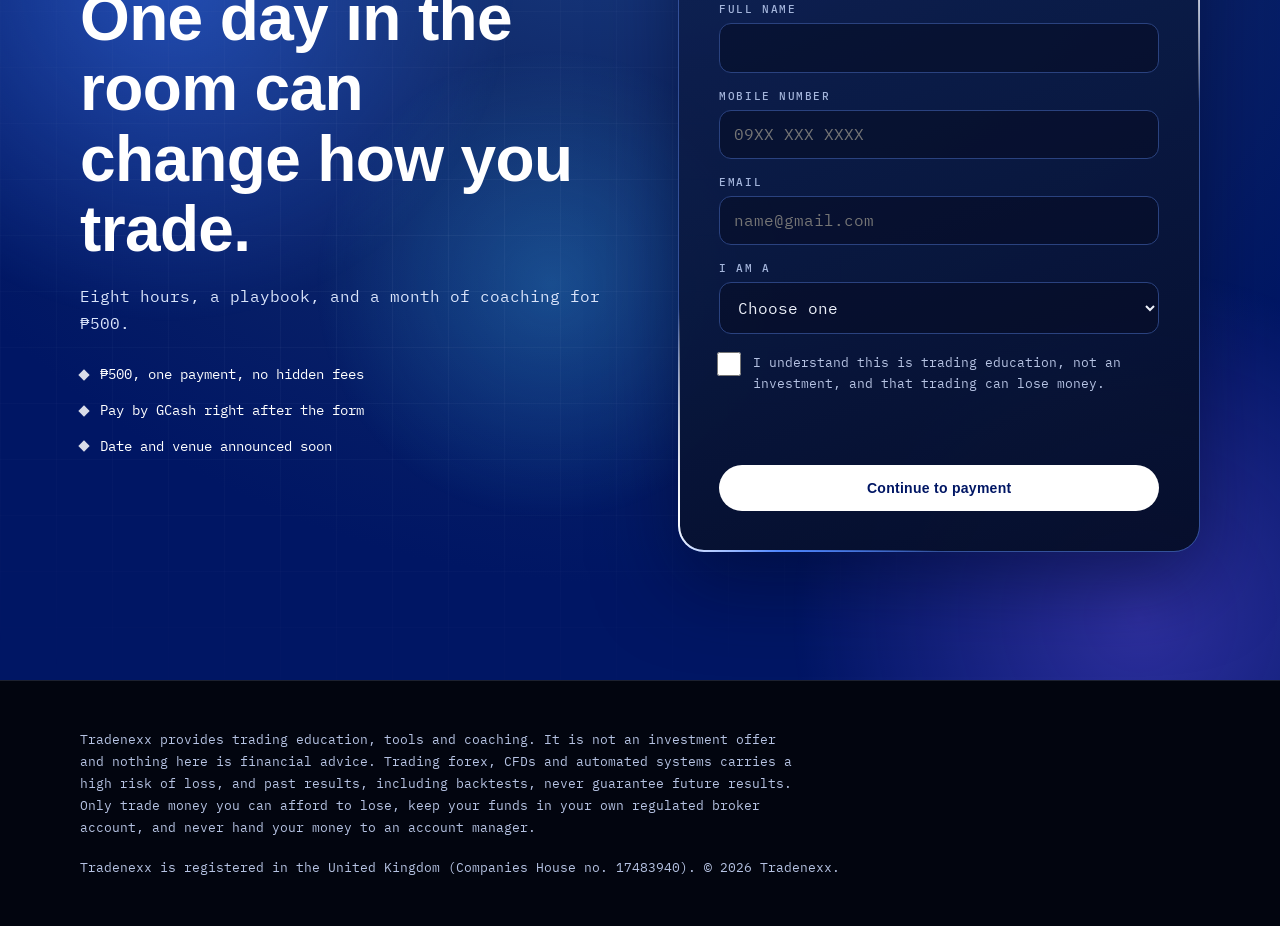
==== commit 19786eba: "Remove rain canvas and magnetic cursor (lag), plus unused CSS, files and sample Co-Authored-By: Clau" ====
--- a/event/index.html
+++ b/event/index.html
@@ -21,7 +21,7 @@
 <link rel="icon" type="image/png" href="../assets/favicon.png">
 <link rel="preconnect" href="https://fonts.googleapis.com"><link rel="preconnect" href="https://fonts.gstatic.com" crossorigin>
 <link rel="preload" as="style" href="https://fonts.googleapis.com/css2?family=IBM+Plex+Mono:wght@400;500&display=swap" onload="this.onload=null;this.rel='stylesheet'"><noscript><link href="https://fonts.googleapis.com/css2?family=IBM+Plex+Mono:wght@400;500&display=swap" rel="stylesheet"></noscript>
-<link rel="stylesheet" href="../assets/site.css?v=1793981385">
+<link rel="stylesheet" href="../assets/site.css?v=1793981576">
 </head>
 <body>
 <a class="skip" href="#main">Skip to content</a>
@@ -54,8 +54,7 @@
 <div class="marquee" aria-hidden="true"><div class="track"><div class="mset"><span>Education</span><i></i><span>Discipline</span><i></i><span>Risk first</span><i></i><span>Transparency</span><i></i><span>Systematic thinking</span><i></i><span>Community</span><i></i><span>Credibility</span><i></i><span>Opportunity</span><i></i><span>Responsible trading</span><i></i></div><div class="mset"><span>Education</span><i></i><span>Discipline</span><i></i><span>Risk first</span><i></i><span>Transparency</span><i></i><span>Systematic thinking</span><i></i><span>Community</span><i></i><span>Credibility</span><i></i><span>Opportunity</span><i></i><span>Responsible trading</span><i></i></div><div class="mset"><span>Education</span><i></i><span>Discipline</span><i></i><span>Risk first</span><i></i><span>Transparency</span><i></i><span>Systematic thinking</span><i></i><span>Community</span><i></i><span>Credibility</span><i></i><span>Opportunity</span><i></i><span>Responsible trading</span><i></i></div><div class="mset"><span>Education</span><i></i><span>Discipline</span><i></i><span>Risk first</span><i></i><span>Transparency</span><i></i><span>Systematic thinking</span><i></i><span>Community</span><i></i><span>Credibility</span><i></i><span>Opportunity</span><i></i><span>Responsible trading</span><i></i></div></div></div>
 
 <main id="main" tabindex="-1">
-<section class="s t-navy d-dots fx reveal">
-  <div class="dr-root dr-local" aria-hidden="true"><canvas class="dr-bloom"></canvas><canvas class="dr-main"></canvas><div class="dr-vignette"></div><div class="dr-grain"></div></div>
+<section class="s t-navy d-dots reveal">
 <div class="wrap">
   <div class="eyebrow rv">Who it is for</div>
   <h2 class="rv">Built for people with busy lives.</h2>
@@ -249,8 +248,6 @@
 </dialog>
 
 <script>window.TNX={product:"live-training",prefix:"TNX-L",price:500,endpoint:"https://docs.google.com/forms/d/e/1FAIpQLSd5X1Jb-M0Lil1soywG2fKQTvbLnF_204dPD1-CZrUcSYMH6w/formResponse",fields:{"name": "entry.1822913447", "email": "entry.592665859", "mobile": "entry.249020773", "who": "entry.1300424268", "product": "entry.709407751", "ref": "entry.1327088152", "price": "entry.1885423582", "at": "entry.1913739855"}};</script>
-<script src="../assets/datarain.js?v=1793981385"></script>
-<script src="../assets/magnetic.js?v=1793981385"></script>
-<script src="../assets/site.js?v=1793981385"></script>
+<script src="../assets/site.js?v=1793981576"></script>
 </body>
 </html>
--- a/assets/site.css
+++ b/assets/site.css
@@ -28,15 +28,12 @@
 .skip{position:absolute;left:-999px;top:8px;background:#fff;color:#000;padding:8px 12px;z-index:100}
 .skip:focus{left:8px}
 :focus-visible{outline:2px solid var(--accent);outline-offset:3px;border-radius:4px}
-.mono{font-family:var(--body)}
 .eyebrow{font:500 12px/1 var(--body);letter-spacing:.18em;text-transform:uppercase;color:var(--soft)}
 
 /* one environment: fixed drifting grid + glow behind everything */
 .env{position:fixed;inset:0;z-index:-1;pointer-events:none;background:
   radial-gradient(ellipse 70% 55% at 75% 12%,rgba(33,78,162,.34),transparent 70%),
   radial-gradient(ellipse 60% 50% at 10% 90%,rgba(0,22,100,.55),transparent 70%)}
-.env::after-unused{content:"";position:absolute;inset:-60px;background-image:linear-gradient(var(--line-soft) 1px,transparent 1px),linear-gradient(90deg,var(--line-soft) 1px,transparent 1px);background-size:64px 64px;opacity:.35;mask-image:radial-gradient(ellipse 80% 70% at 50% 40%,#000 20%,transparent 75%);-webkit-mask-image:radial-gradient(ellipse 80% 70% at 50% 40%,#000 20%,transparent 75%);animation:drift 80s linear infinite}
-@keyframes drift{to{transform:translate(64px,64px)}}
 
 /* nav */
 nav.top{position:fixed;top:0;left:0;right:0;z-index:50;display:flex;align-items:center;justify-content:space-between;padding:14px clamp(16px,4vw,48px);transition:background .4s var(--ease),backdrop-filter .4s var(--ease)}
@@ -139,10 +136,7 @@
 .proof .c{grid-column:span 2;aspect-ratio:4/3}
 .proof .d{grid-column:span 2;aspect-ratio:4/3;margin-top:24px}
 .proof .e{grid-column:span 2;aspect-ratio:4/3}
-.recog{display:grid;grid-template-columns:1fr 1fr 1.1fr;gap:14px;margin-top:14px}
-.recog figure{margin:0;border-radius:18px;overflow:hidden;border:1px solid var(--line-soft)}
-.recog img{width:100%;height:100%;object-fit:cover}
-@media (max-width:760px){.proof .a,.proof .b{grid-column:span 6;margin-top:0}.proof .c,.proof .d,.proof .e{grid-column:span 3;margin-top:0}.proof .e{grid-column:span 6}.recog{grid-template-columns:1fr 1fr}.recog figure:last-child{grid-column:span 2}}
+@media (max-width:760px){.proof .a,.proof .b{grid-column:span 6;margin-top:0}.proof .c,.proof .d,.proof .e{grid-column:span 3;margin-top:0}.proof .e{grid-column:span 6}}
 .cap{font-size:12px;color:var(--text-2);margin-top:12px}
 
 /* steps + faq */
@@ -212,14 +206,6 @@
 .calc input[type=range]::-moz-range-thumb{width:24px;height:24px;border-radius:50%;background:var(--accent);border:0;box-shadow:0 0 0 6px rgba(164,181,219,.18)}
 
 /* data rain: fixed full-page background, tinted with the Tradenexx blues */
-:root{--dr-calm:#5b8cff;--dr-mid:#3566d4;--dr-hot:#A4B5DB;--dr-core:#eef2fb;--dr-vignette:.7;--dr-grain:.04;--dr-bloom-blur:10px;--dr-bloom-opacity:.55}
-.dr-root{position:fixed;inset:0;z-index:-1;pointer-events:none;overflow:hidden;opacity:.7;animation:dr-fade-in 2.2s var(--ease) both}
-.dr-main,.dr-bloom{position:absolute;inset:0;width:100%;height:100%;display:block}
-.dr-bloom{filter:blur(var(--dr-bloom-blur));opacity:var(--dr-bloom-opacity)}
-.dr-vignette{position:absolute;inset:0;background:radial-gradient(ellipse 85% 75% at 50% 45%,rgba(5,13,38,0) 35%,rgba(5,13,38,var(--dr-vignette)) 100%)}
-.dr-grain{position:absolute;inset:0;opacity:var(--dr-grain);mix-blend-mode:overlay;background-image:url("data:image/svg+xml,%3Csvg xmlns='http://www.w3.org/2000/svg' width='160' height='160'%3E%3Cfilter id='n'%3E%3CfeTurbulence type='fractalNoise' baseFrequency='.9' numOctaves='2' stitchTiles='stitch'/%3E%3C/filter%3E%3Crect width='100%25' height='100%25' filter='url(%23n)'/%3E%3C/svg%3E")}
-@keyframes dr-fade-in{from{opacity:0}to{opacity:.7}}
-@media (prefers-reduced-motion:reduce){.dr-root{animation:none}}
 
 /* video frame: placeholder now, real video after one click */
 .vid{position:relative;margin-top:40px;aspect-ratio:16/9;border-radius:26px;overflow:hidden;border:1px solid var(--line);background:linear-gradient(160deg,var(--panel-2),var(--canvas));isolation:isolate}
@@ -242,18 +228,10 @@
 @media (max-width:760px){.vid{border-radius:18px}.vid-art{width:64%;right:-14%;opacity:.55}.vid[data-state=placeholder] .vid-play{align-items:center;padding:0}}
 
 /* ===== hero with the video in it ===== */
-.hero2{position:relative;padding:clamp(120px,16vh,170px) clamp(20px,6vw,96px) clamp(56px,8vw,96px);text-align:center}
-.hero2 .wrap{max-width:1040px}
-.hero2 h1{font-size:clamp(36px,6.4vw,76px);margin:18px auto 20px;max-width:16ch;text-wrap:balance;text-shadow:var(--tshadow)}
-.hero2 .lede{margin:0 auto;max-width:54ch;text-shadow:var(--tshadow)}
-.hero2 .vid{margin:clamp(30px,5vw,52px) auto 0;box-shadow:0 40px 120px rgba(0,0,0,.5),0 0 0 1px rgba(164,181,219,.12)}
-.hero-cta{display:flex;flex-wrap:wrap;gap:18px 30px;justify-content:center;align-items:center;margin-top:clamp(26px,4vw,40px)}
-.hero-cta .meta{display:flex;flex-wrap:wrap;gap:8px 22px;justify-content:center}
 
 /* ===== every section gets its own color, so you can tell where one ends ===== */
 .t-navy{--bg:#0a1a44;--text:#eef2fb;--text-2:#b6c3e3;--line:#2f4a8c;--line-soft:rgba(164,181,219,.2);--soft:#A4B5DB}
 .t-blue{--bg:linear-gradient(160deg,#2a5cb8 0%,#214EA2 55%,#183d85 100%);--text:#ffffff;--text-2:#dbe5fb;--line:rgba(255,255,255,.4);--line-soft:rgba(255,255,255,.22);--soft:#dbe5fb;--accent:#ffffff;--accent-hover:#A4B5DB;--accent-fg:#001664}
-.t-soft{--bg:#A4B5DB;--text:#001664;--text-2:#1b2f6e;--line:rgba(0,22,100,.45);--line-soft:rgba(0,22,100,.2);--soft:#16337a;--accent:#001664;--accent-hover:#214EA2;--accent-fg:#ffffff}
 .t-deep{--bg:#001664;--text:#eef2fb;--text-2:#b9c6e8;--line:#34519a;--line-soft:rgba(164,181,219,.22);--soft:#A4B5DB}
 .t-white{--bg:#f3f6fc;--text:#001664;--text-2:#34446f;--line:rgba(0,22,100,.35);--line-soft:rgba(0,22,100,.15);--soft:#214EA2;--accent:#001664;--accent-hover:#214EA2;--accent-fg:#ffffff}
 .t-ink{--bg:#03071a;--text:#eef2fb;--text-2:#aebbdc;--line:#2a427f;--line-soft:rgba(164,181,219,.16);--soft:#A4B5DB}
@@ -261,13 +239,11 @@
 .t-cta{background:var(--bg);color:var(--text)}
 .s .wrap,.final>*:not(.deco){position:relative;z-index:1}
 .s .eyebrow{color:var(--soft)}
-.t-soft .eyebrow,.t-white .eyebrow{font-weight:500}
+.t-white .eyebrow{font-weight:500}
 /* the calculator card keeps its own dark look on the light section */
 .calc{--text:#eef2fb;--text-2:#b6c3e3;--soft:#A4B5DB;--line:#2f4a8c;--accent:#A4B5DB;color:#eef2fb;box-shadow:0 30px 80px rgba(0,22,100,.35);background:linear-gradient(160deg,#0e2255,#050d26)}
-.t-white .price,.t-white .recog{color:var(--text)}
-.t-soft .faq summary::after{color:var(--soft)}
+.t-white .price{color:var(--text)}
 .t-white .facts li::before{background:var(--soft)}
-.t-soft .faq details p{color:var(--text-2)}
 .t-white .coach .ph{border-color:var(--line);box-shadow:0 30px 70px rgba(0,22,100,.25)}
 .t-white .ph::after{background:linear-gradient(180deg,transparent 70%,rgba(0,22,100,.35))}
 .t-blue .mod::before{background:#214EA2;border-color:rgba(255,255,255,.55)}
@@ -296,10 +272,7 @@
 /* included: diagonal hatching */
 .d-stripes::before{content:"";position:absolute;inset:0;background:repeating-linear-gradient(135deg,rgba(164,181,219,.09) 0 2px,transparent 2px 22px);mask-image:radial-gradient(ellipse 90% 80% at 80% 20%,#000,transparent 75%);-webkit-mask-image:radial-gradient(ellipse 90% 80% at 80% 20%,#000,transparent 75%);z-index:0}
 /* coach: big rings behind the portrait */
-.d-rings .deco{left:-12%;top:50%;width:min(62%,760px);transform:translateY(-50%);color:rgba(33,78,162,.2)}
 /* proof: film-strip holes along both edges */
-.d-film::before,.d-film::before{content:"";position:absolute;left:0;right:0;top:12px;height:12px;background:repeating-linear-gradient(90deg,rgba(164,181,219,.35) 0 14px,transparent 14px 30px);border-radius:3px;z-index:0}
-.d-film::after{color:transparent}
 /* steps: sweeping dotted wave */
 .d-wave::before{content:"";position:absolute;left:-5%;right:-5%;top:34%;height:180px;background:radial-gradient(circle,rgba(255,255,255,.55) 2px,transparent 2.5px) 0 0/22px 22px;mask-image:linear-gradient(180deg,transparent,#000 50%,transparent);-webkit-mask-image:linear-gradient(180deg,transparent,#000 50%,transparent);transform:skewY(-6deg);opacity:.5;z-index:0}
 /* faq: plus-sign grid */
@@ -307,18 +280,10 @@
 /* final call: rings opening up from the bottom */
 .final{position:relative;overflow:hidden}
 .final .deco{left:50%;bottom:-55%;width:min(120%,1200px);transform:translateX(-50%);color:rgba(255,255,255,.22)}
-@media (max-width:760px){.s::after{font-size:96px;opacity:.7}.d-chart .deco{width:110%;right:-30%;opacity:.7}.d-rings .deco{left:-40%;width:110%}}
-
-/* magnetic cursor (fine pointers only; magnetic.js adds html.mc-on) */
-.mc-cursor{position:fixed;left:0;top:0;z-index:9999;border-radius:50%;background:#fff;mix-blend-mode:exclusion;pointer-events:none;opacity:0;transition:opacity .3s var(--ease);will-change:transform}
-.mc-cursor.mc-show{opacity:1}
-.mc-cursor.mc-hide{opacity:0}
-html.mc-modal .mc-cursor{display:none}
-html.mc-in:not(.mc-modal) .fx,html.mc-in:not(.mc-modal) .fx *{cursor:none!important}
-html.mc-in:not(.mc-modal) .fx input,html.mc-in:not(.mc-modal) .fx select{cursor:text!important}
+@media (max-width:760px){.s::after{font-size:96px;opacity:.7}.d-chart .deco{width:110%;right:-30%;opacity:.7}}
+
 .btn,.logo-plate,.proof figure,.faq summary,.vid-btn{translate:0 0;transition-property:background,transform,box-shadow}
 
-html.mc-scrolling .mc-cursor{opacity:0!important;transition:opacity .12s}
 
 /* ===== hero: the video opens up as you scroll (normal scrolling, no scroll-jacking) ===== */
 .hero3{position:relative;height:250vh}
@@ -344,8 +309,6 @@
 }
 
 /* rain layer scoped to one section */
-.dr-local{position:absolute;inset:0;z-index:0;opacity:.95;animation:none}
-.fx .dr-vignette{background:radial-gradient(ellipse 90% 85% at 50% 50%,rgba(var(--fxv,10,26,68),0) 40%,rgba(var(--fxv,10,26,68),.85) 100%)}
 .who>div{will-change:translate}
 
 /* CTA row now lives under the four columns */
@@ -390,9 +353,6 @@
 }
 
 /* the rain on the light-blue section: dark navy lines, light edge shading */
-.t-soft.fx{--fxv:164,181,219;--dr-calm:#214EA2;--dr-mid:#16337a;--dr-hot:#001664;--dr-core:#001664;--dr-grain:.06}
-.t-soft.fx .dr-local{opacity:1}
-.t-soft.fx .dr-bloom{opacity:.35}
 
 /* calculator: make it obvious that it can be typed in and dragged */
 .calc-row{display:flex;justify-content:space-between;align-items:center;gap:12px;margin-bottom:12px}
@@ -467,11 +427,9 @@
 .t-pale .price{--text:#eef2fb;--text-2:#b9c6e8;--soft:#A4B5DB;--line:#34519a;--accent:#ffffff;--accent-hover:#dbe5fb;--accent-fg:#001664;color:#eef2fb;background:linear-gradient(160deg,#0e2255,#0a1a44);border-color:#34519a;box-shadow:0 24px 60px rgba(0,22,100,.3)}
 
 /* 05 coach (navy) */
-.t-navy.d-rings .deco{color:rgba(164,181,219,.14)}
 .t-navy .coach .ph{box-shadow:0 30px 70px rgba(0,0,0,.45)}
 
 /* 06 proof (white): film holes in navy */
-.t-white.d-film::before{background:repeating-linear-gradient(90deg,rgba(0,22,100,.2) 0 14px,transparent 14px 30px)}
 .t-white .cap{color:var(--text-2)}
 
 /* 08 faq (pale) */
@@ -479,12 +437,7 @@
 .t-pale .faq details p{color:var(--text-2)}
 
 /* cursor: white dot with a navy ring (the colour inversion turned gold on blue) */
-.mc-cursor{mix-blend-mode:normal;background:rgba(255,255,255,.94);box-shadow:0 0 0 2px #001664,0 8px 24px rgba(0,22,100,.35)}
-
-/* rain on the pale-blue "What is included" section: navy lines, pale edge shading */
-.t-pale.fx{--fxv:230,237,250;--dr-calm:#214EA2;--dr-mid:#16337a;--dr-hot:#001664;--dr-core:#001664;--dr-grain:.06}
-.t-pale.fx .dr-local{opacity:1}
-.t-pale.fx .dr-bloom{opacity:.3}
+
 
 /* final section: copy on the left, the registration form on the right */
 .final{text-align:left;padding:clamp(72px,10vw,130px) clamp(20px,6vw,96px)}
@@ -655,7 +608,6 @@
   }
 }
 @keyframes fswing{from{transform:rotate(30deg)}to{transform:none}}
-@keyframes ffade{from{opacity:0}to{opacity:1}}
 
 .final>.aur{position:absolute;inset:0;z-index:0}
 .final>.final-grid{z-index:1}
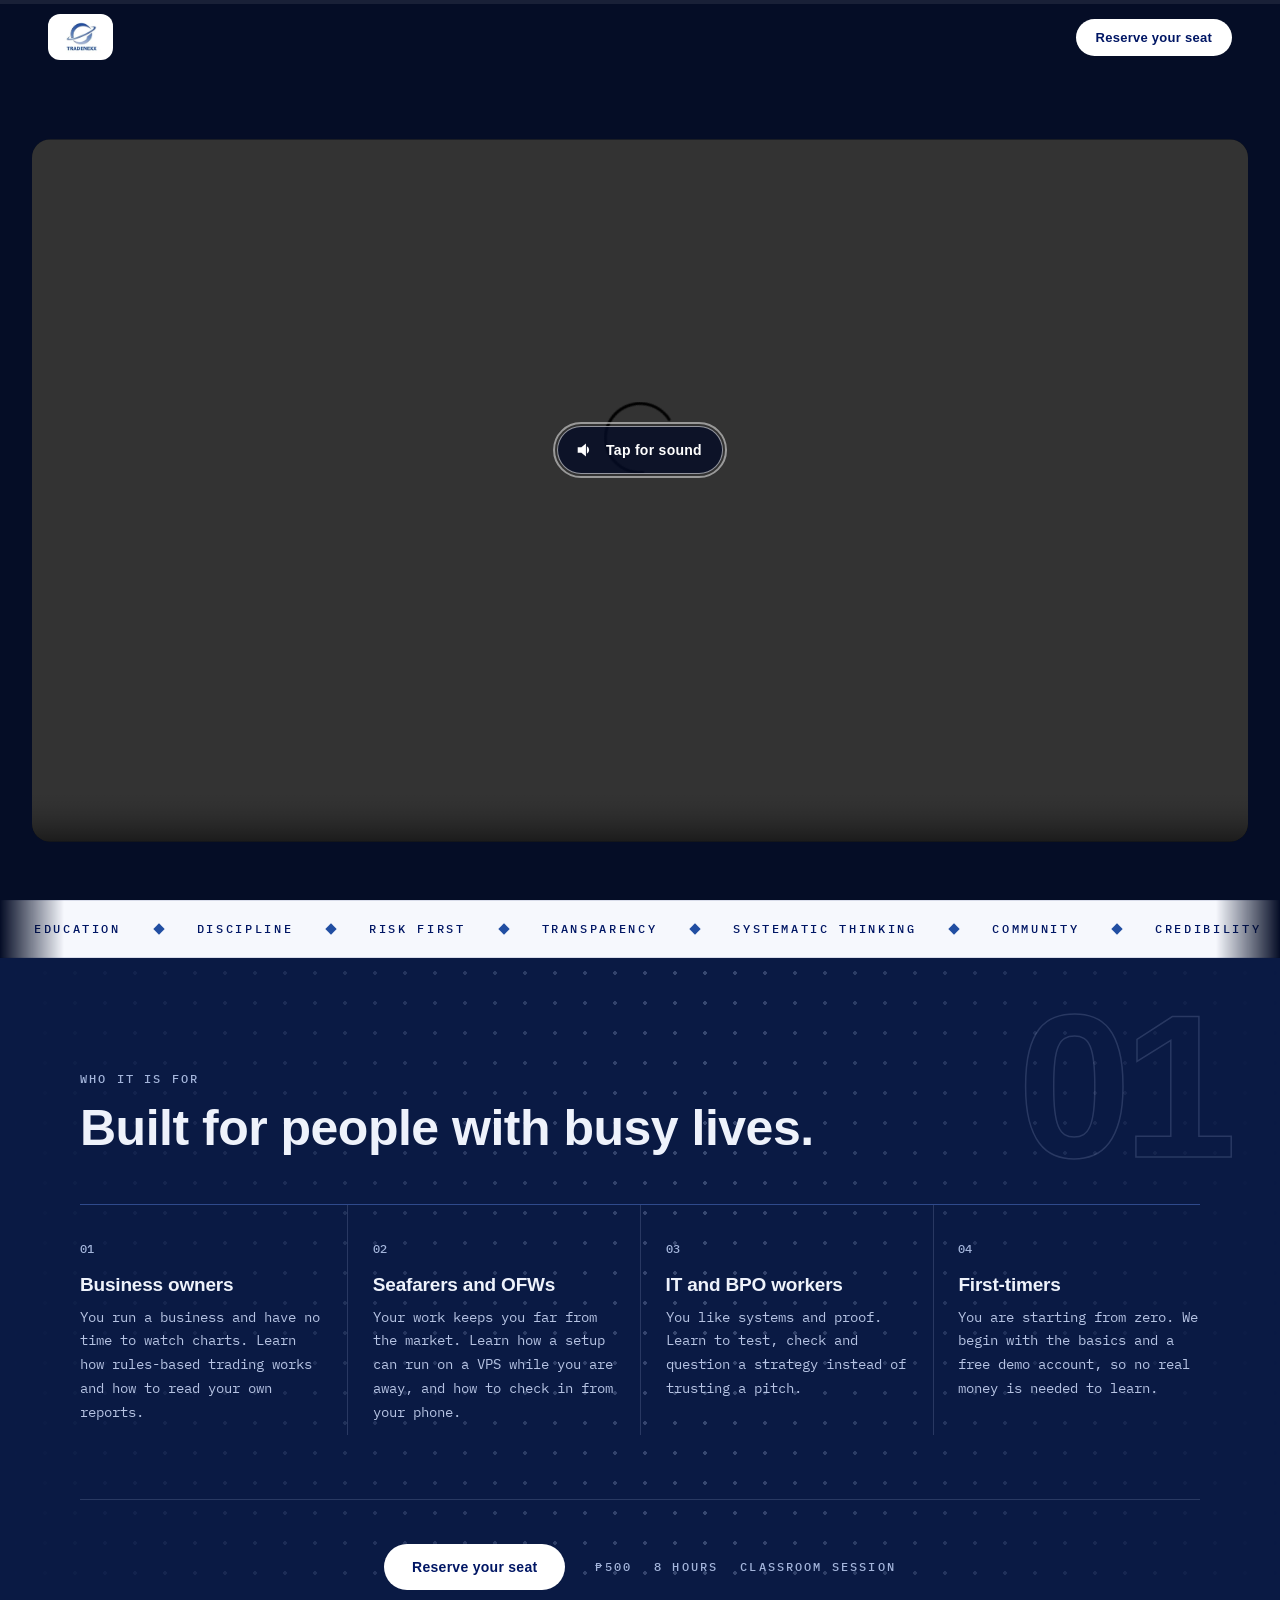
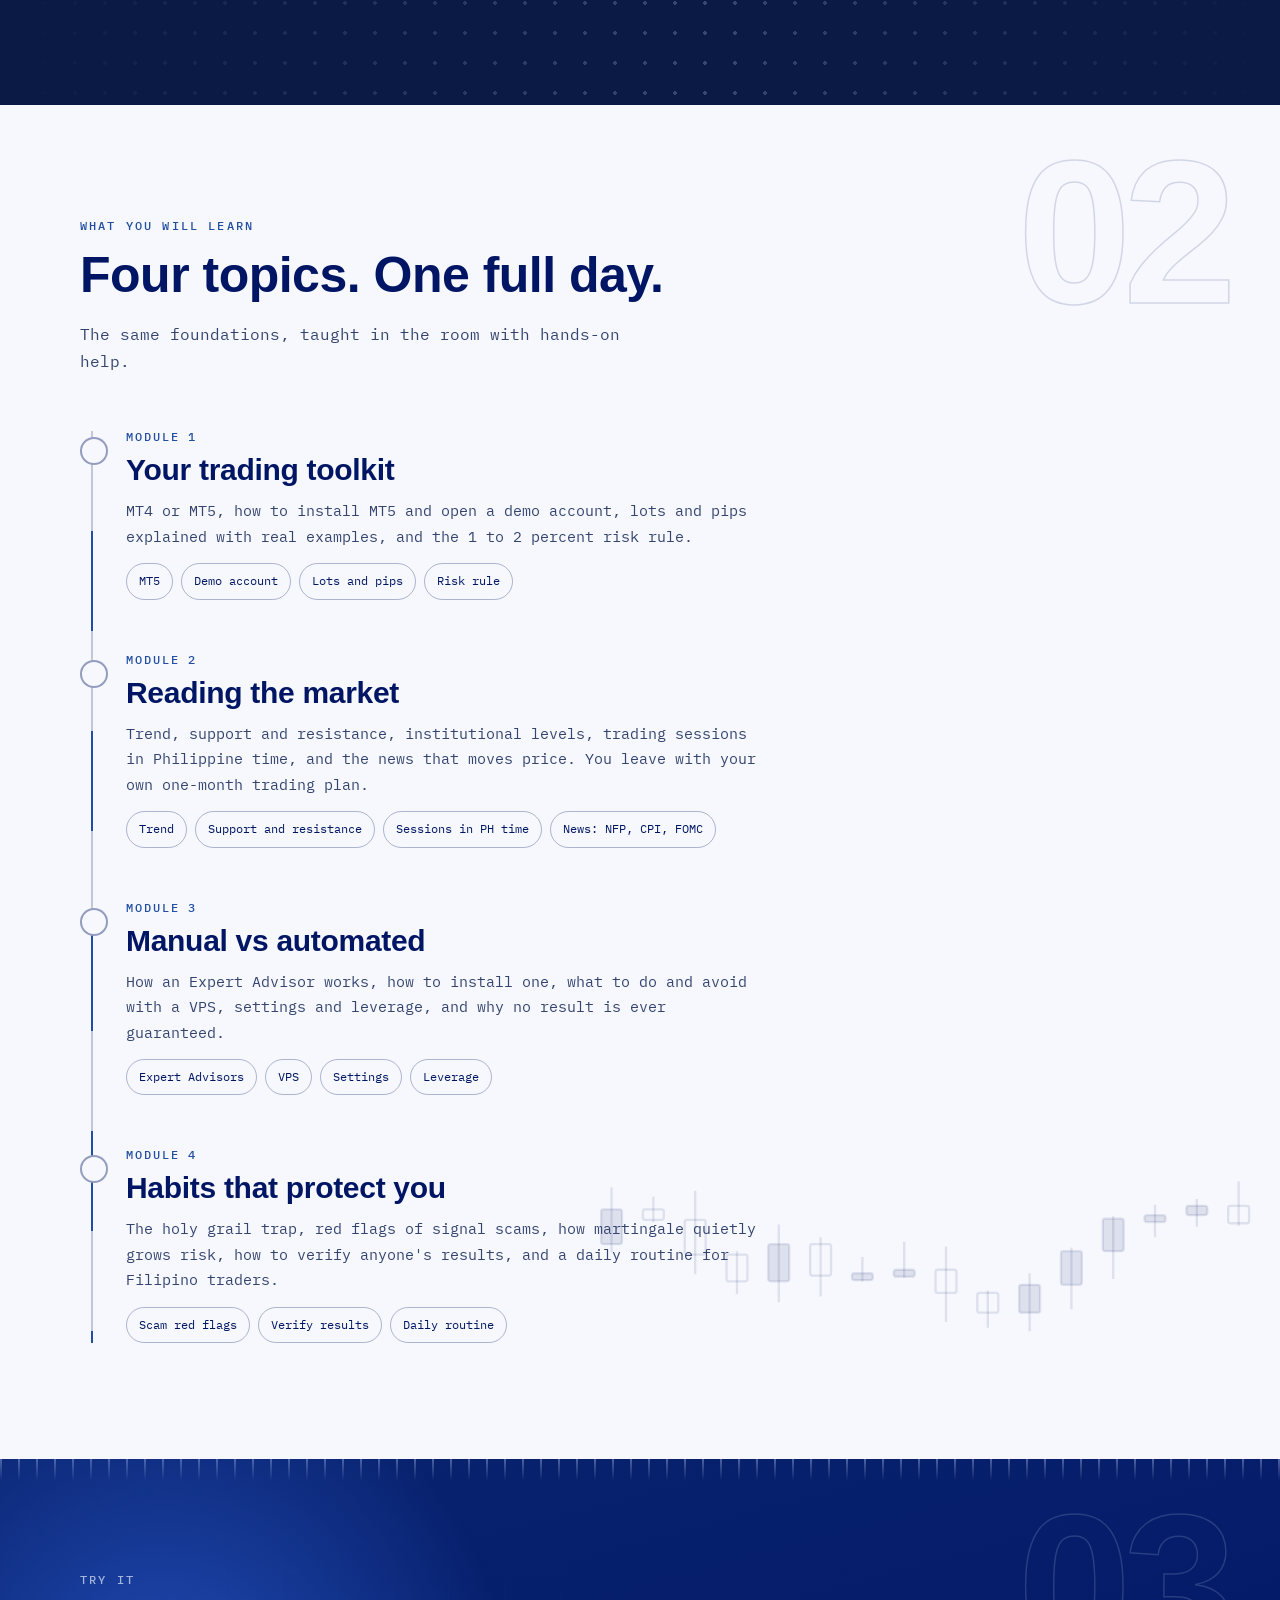
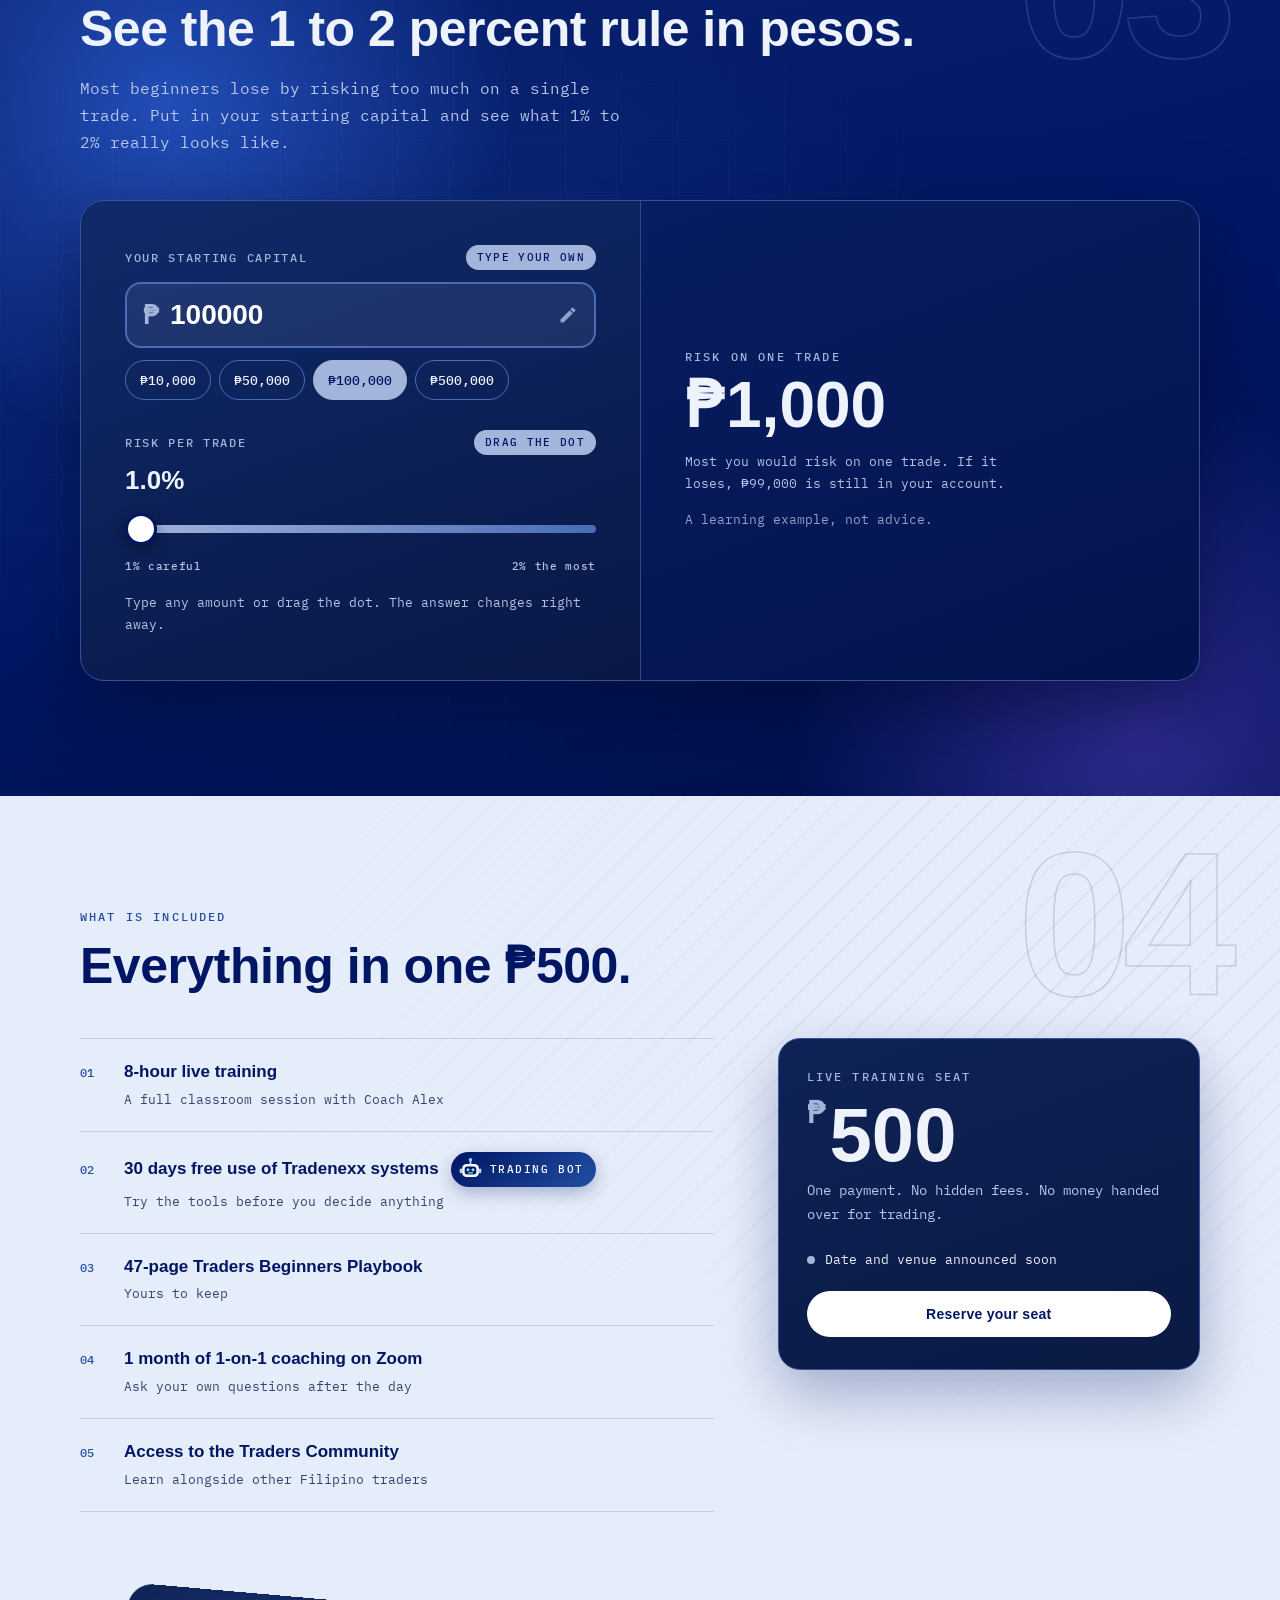
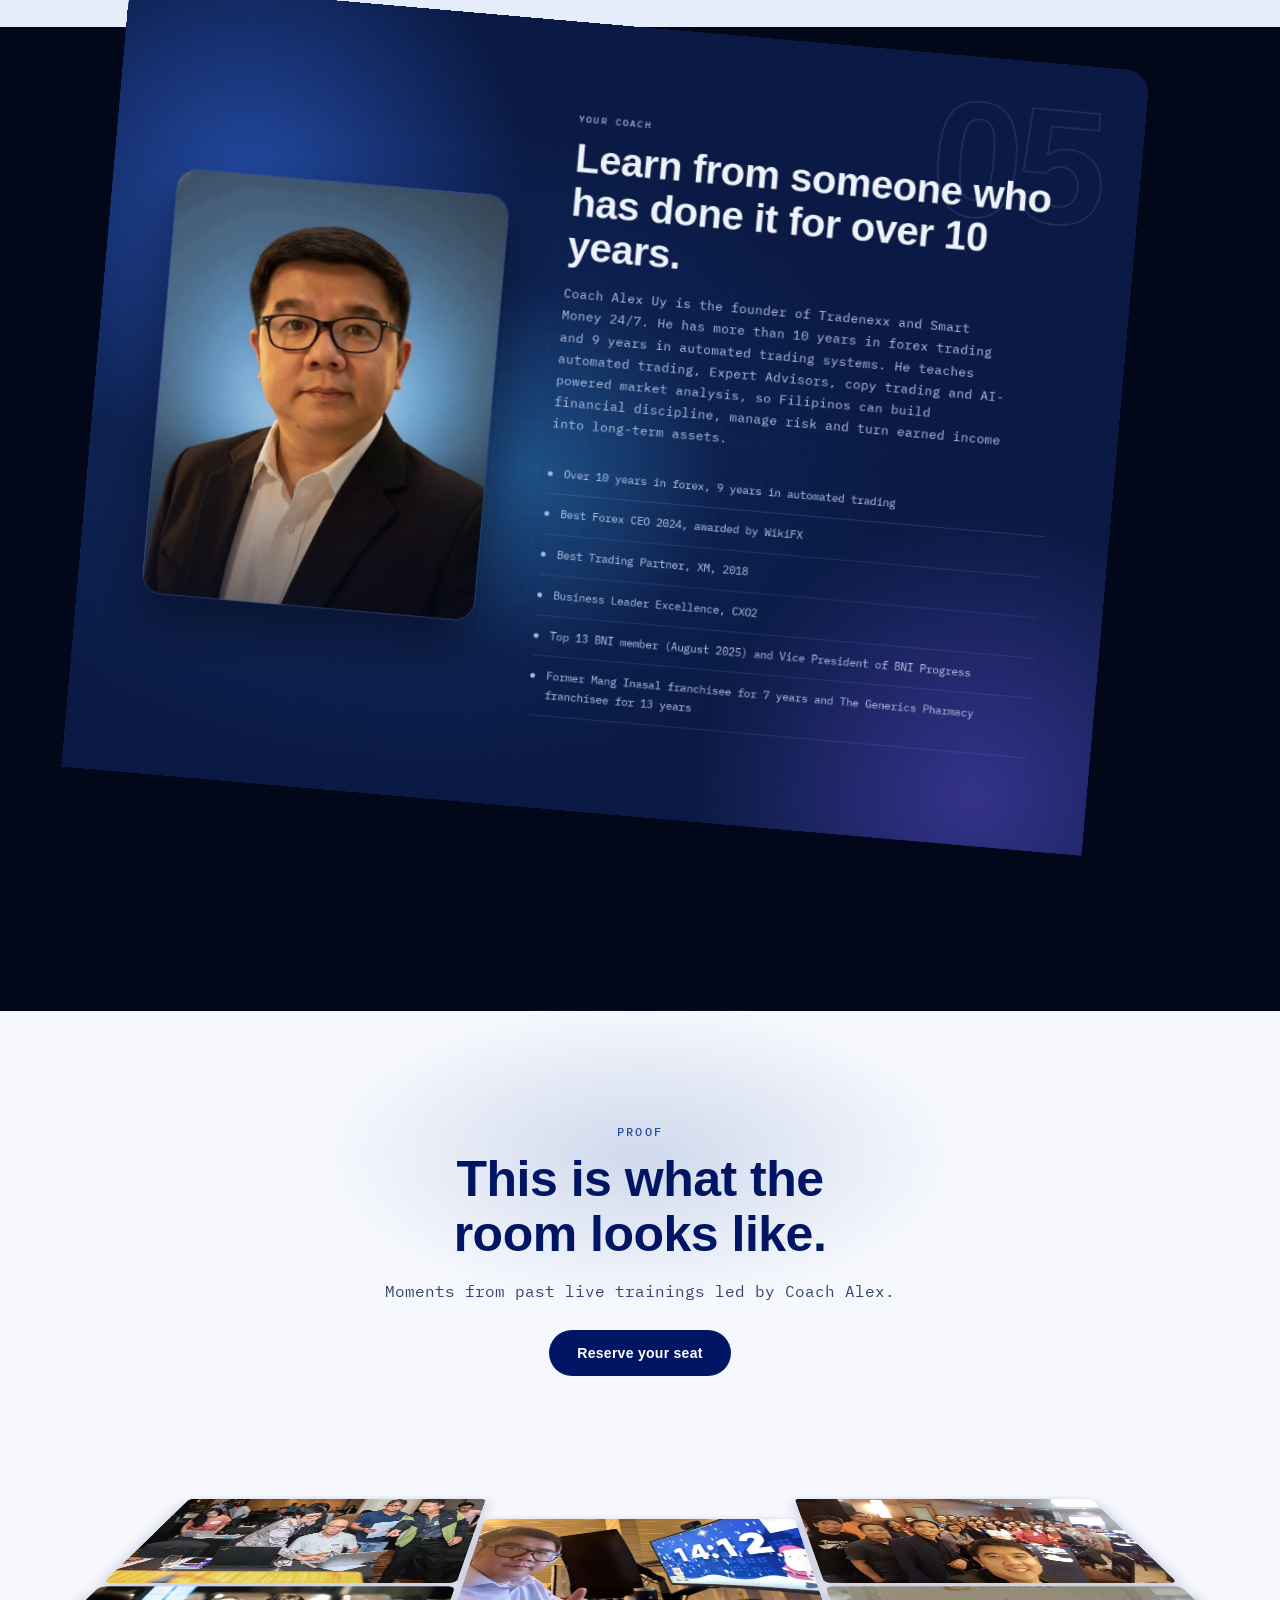
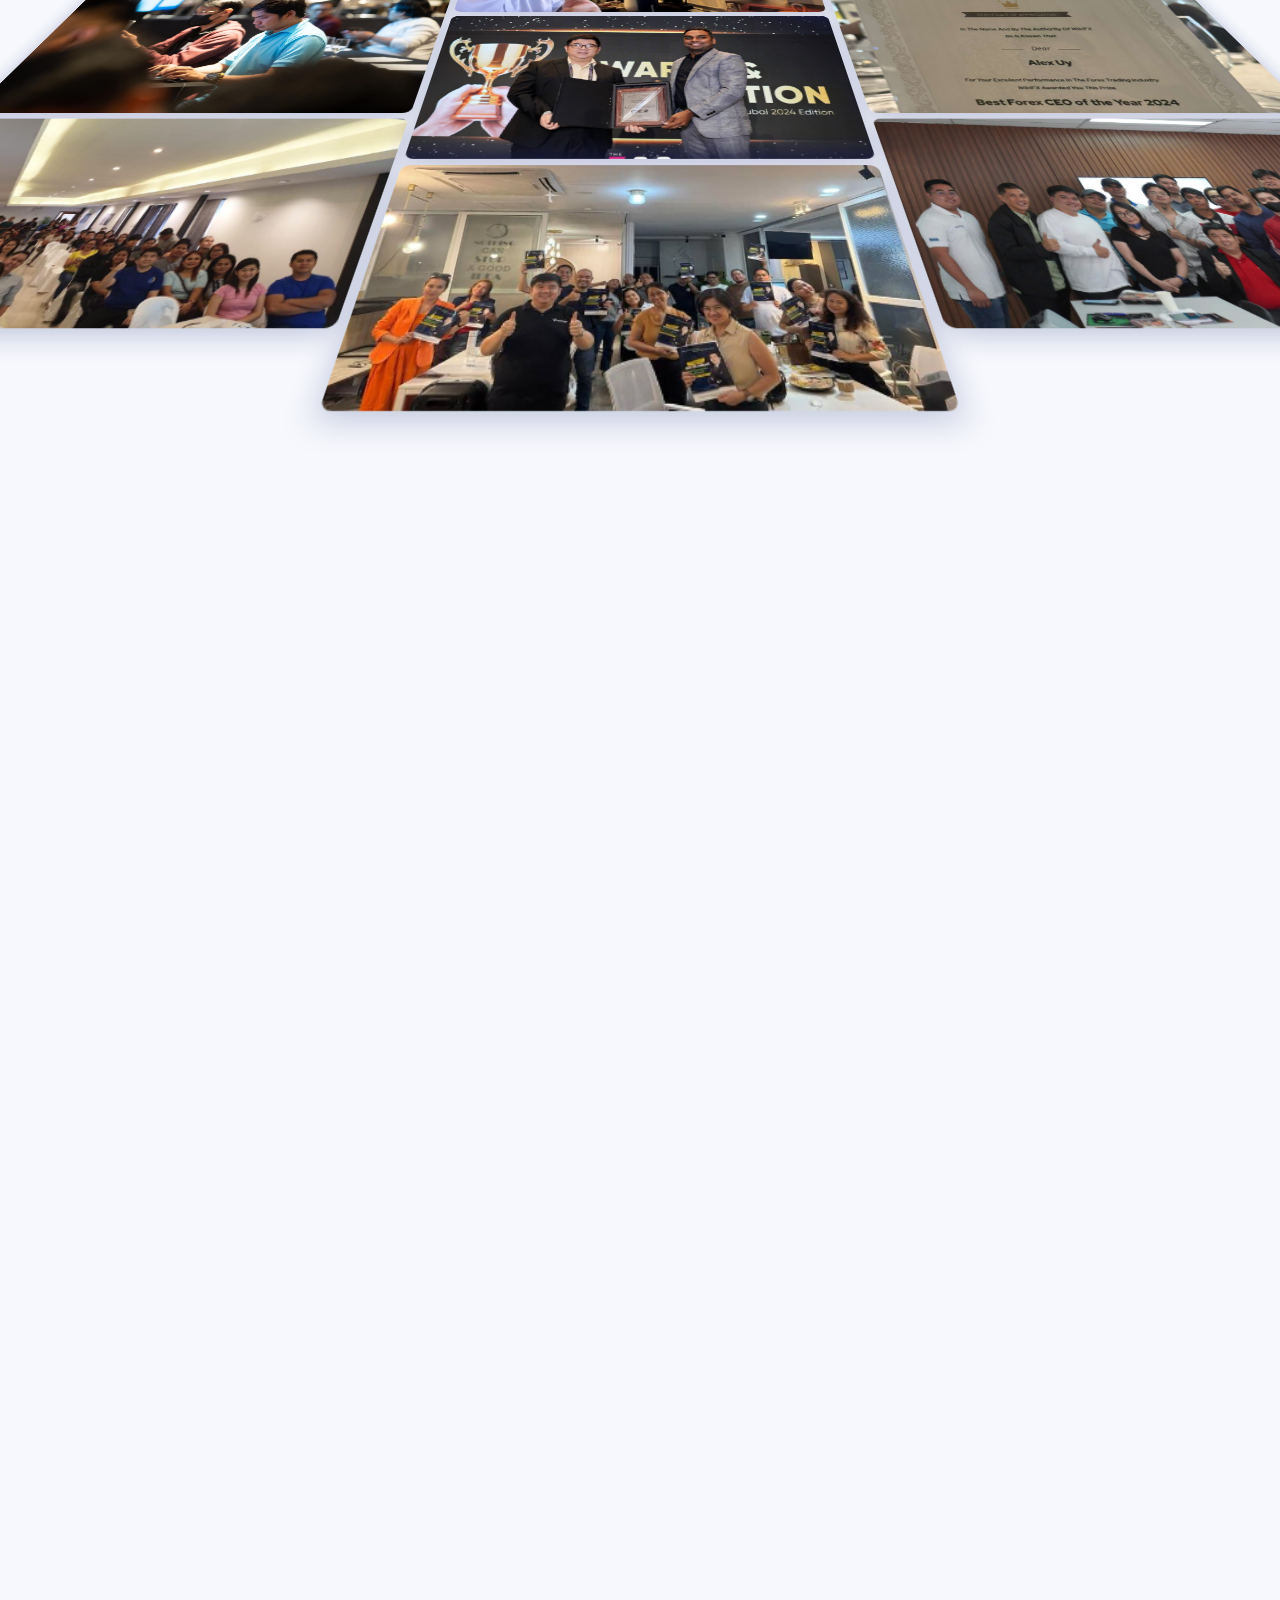
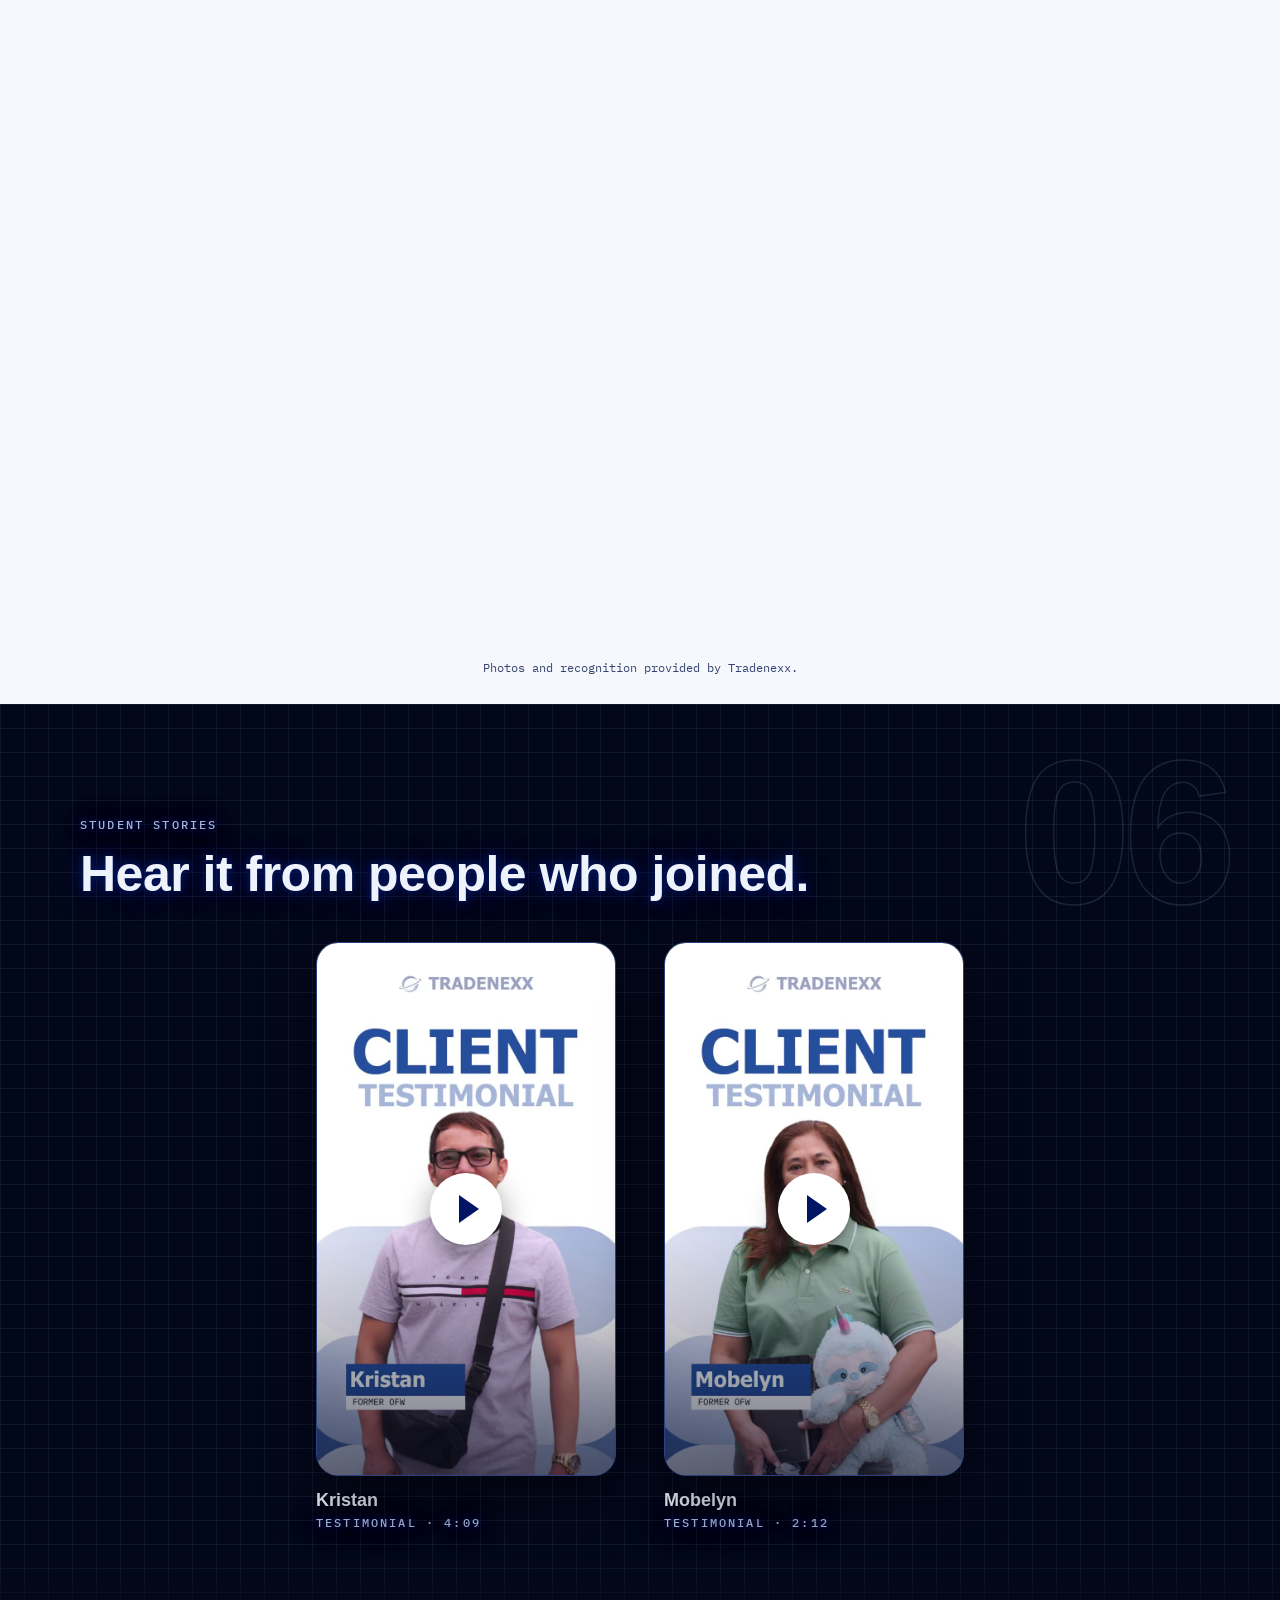
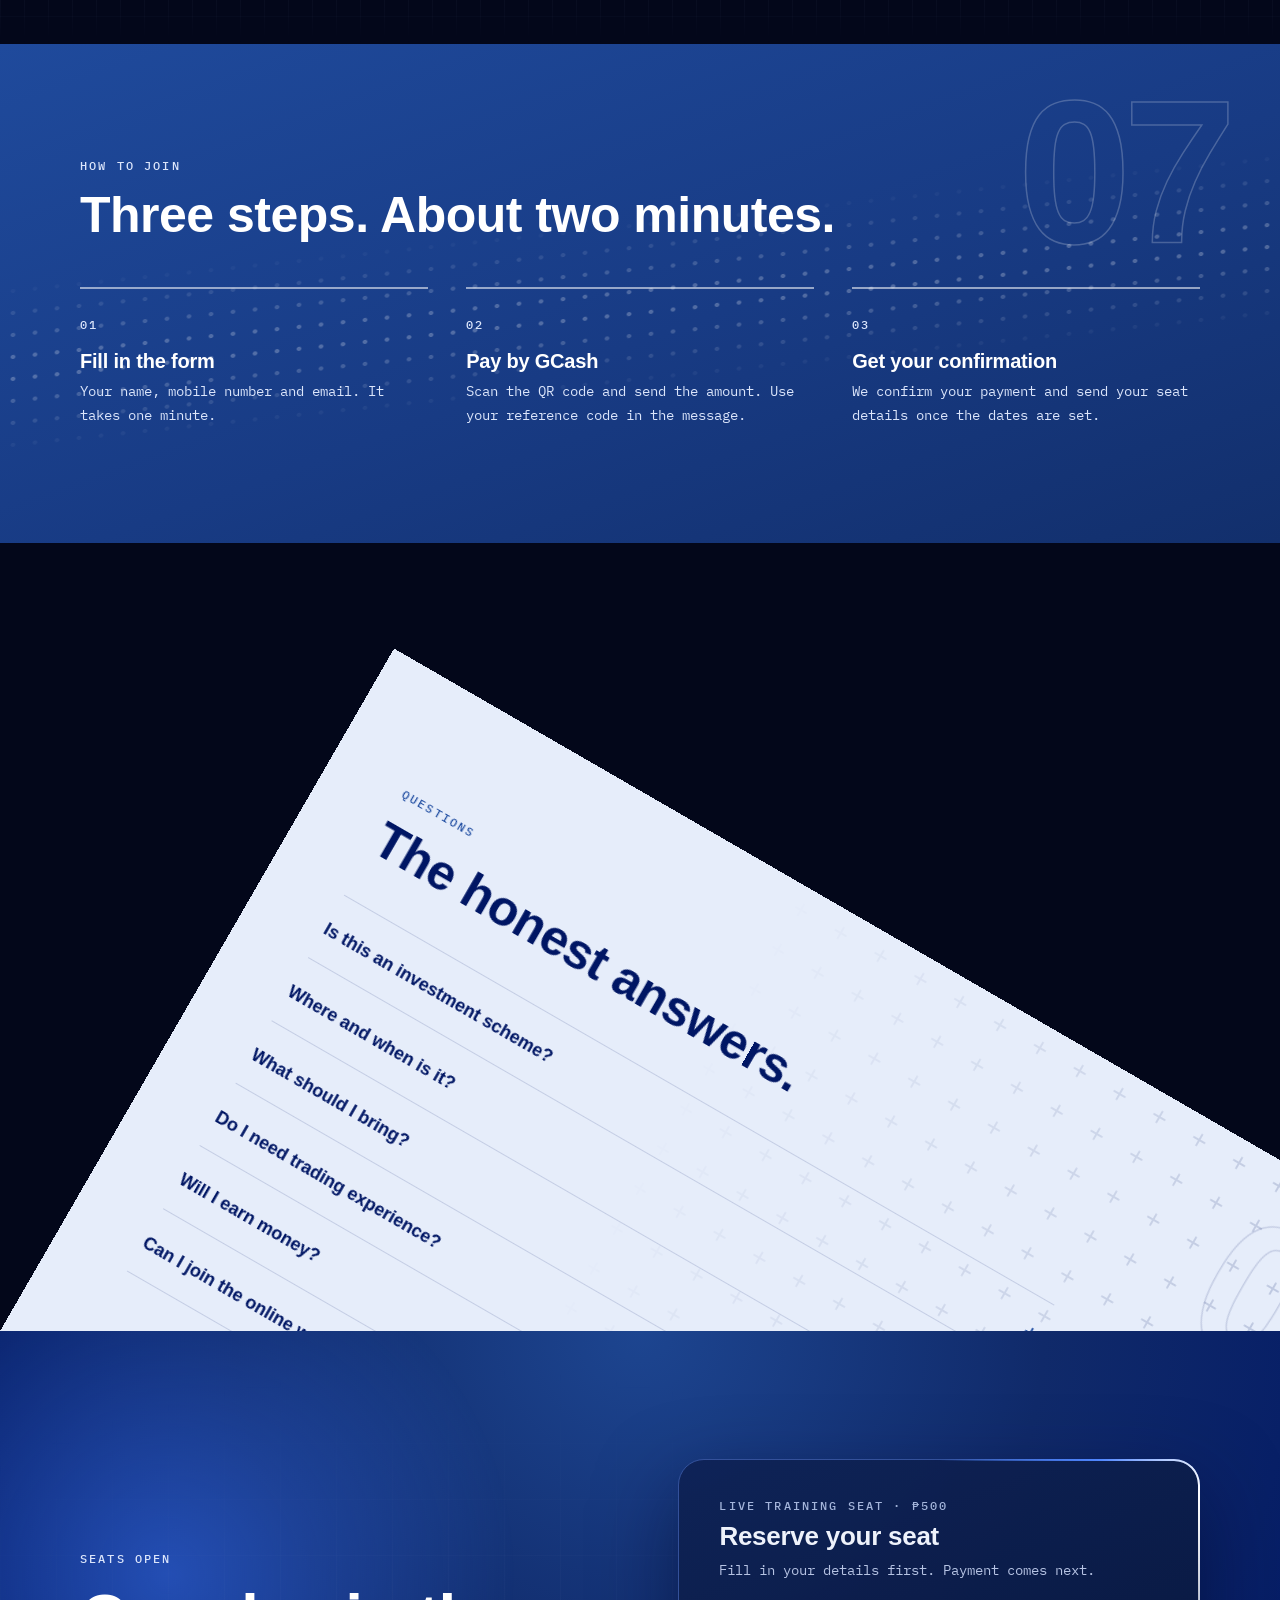
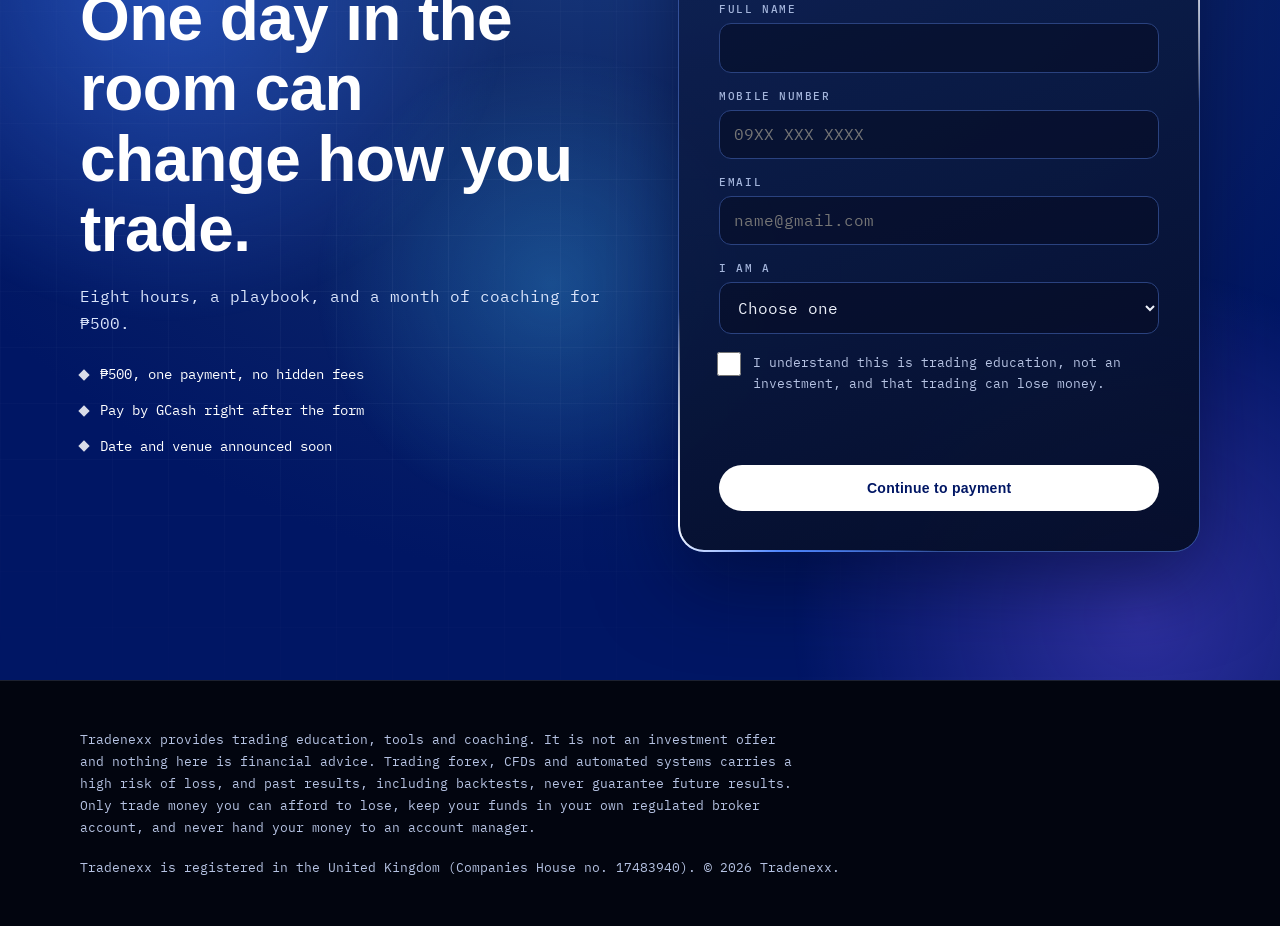
==== commit 2527feb3: "Add thank-you pages for webinar and live training (noindex, optional ?ref= code) Co-Authored-By: Cla" ====
--- a/event/index.html
+++ b/event/index.html
@@ -21,7 +21,7 @@
 <link rel="icon" type="image/png" href="../assets/favicon.png">
 <link rel="preconnect" href="https://fonts.googleapis.com"><link rel="preconnect" href="https://fonts.gstatic.com" crossorigin>
 <link rel="preload" as="style" href="https://fonts.googleapis.com/css2?family=IBM+Plex+Mono:wght@400;500&display=swap" onload="this.onload=null;this.rel='stylesheet'"><noscript><link href="https://fonts.googleapis.com/css2?family=IBM+Plex+Mono:wght@400;500&display=swap" rel="stylesheet"></noscript>
-<link rel="stylesheet" href="../assets/site.css?v=1793981576">
+<link rel="stylesheet" href="../assets/site.css?v=1794128982">
 </head>
 <body>
 <a class="skip" href="#main">Skip to content</a>
@@ -248,6 +248,6 @@
 </dialog>
 
 <script>window.TNX={product:"live-training",prefix:"TNX-L",price:500,endpoint:"https://docs.google.com/forms/d/e/1FAIpQLSd5X1Jb-M0Lil1soywG2fKQTvbLnF_204dPD1-CZrUcSYMH6w/formResponse",fields:{"name": "entry.1822913447", "email": "entry.592665859", "mobile": "entry.249020773", "who": "entry.1300424268", "product": "entry.709407751", "ref": "entry.1327088152", "price": "entry.1885423582", "at": "entry.1913739855"}};</script>
-<script src="../assets/site.js?v=1793981576"></script>
+<script src="../assets/site.js?v=1794128982"></script>
 </body>
 </html>
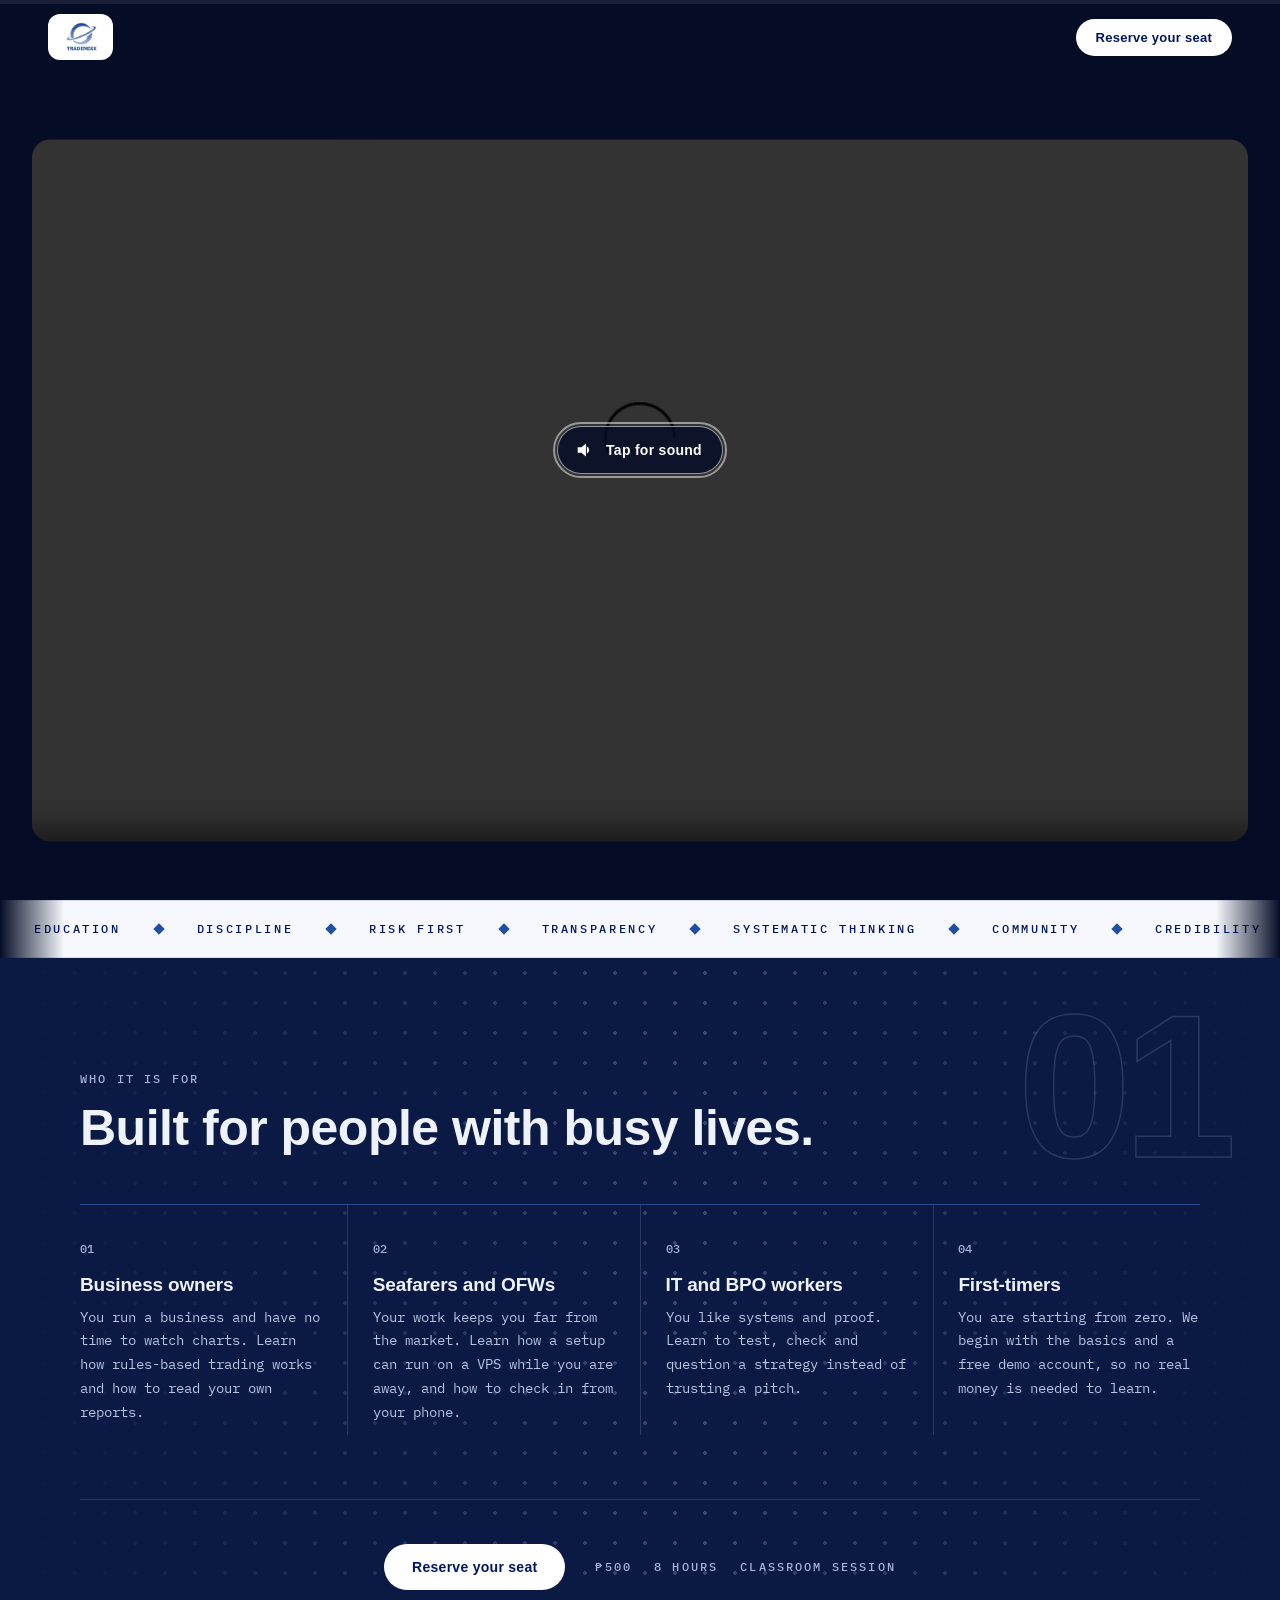
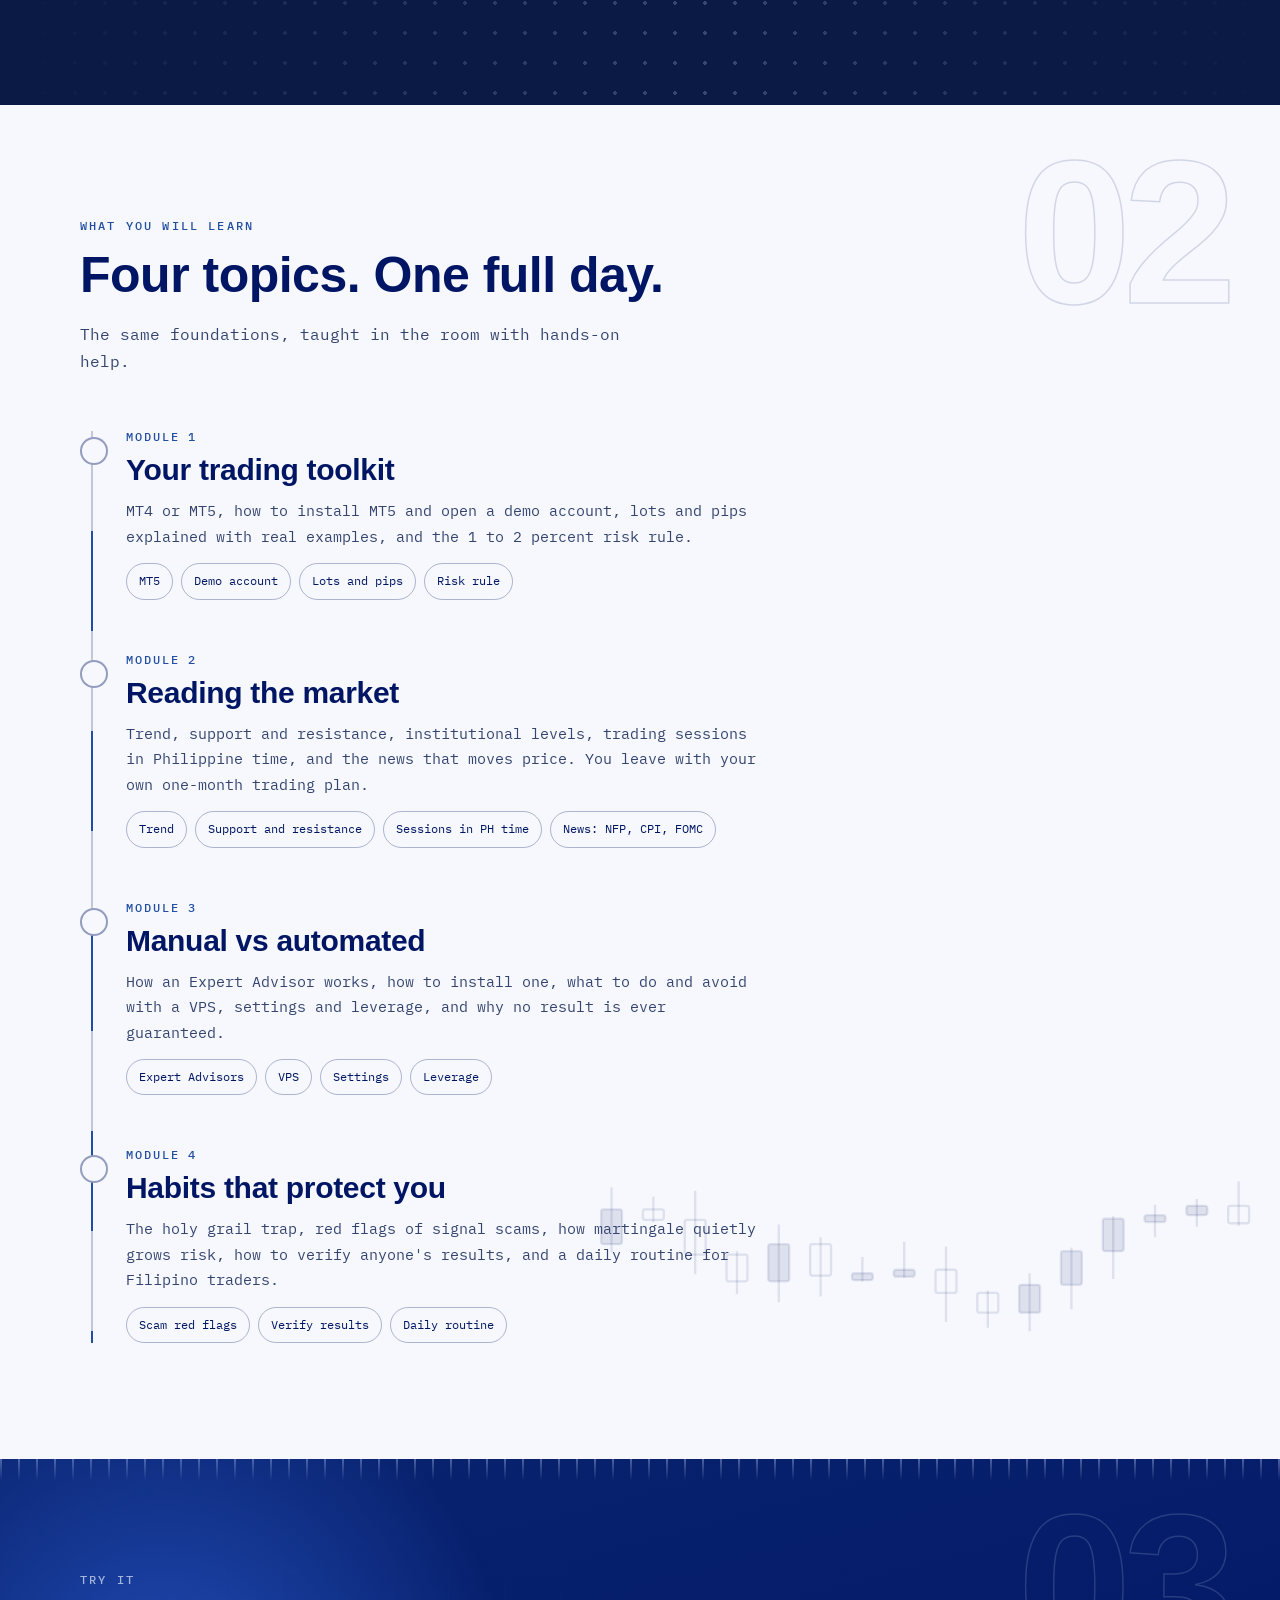
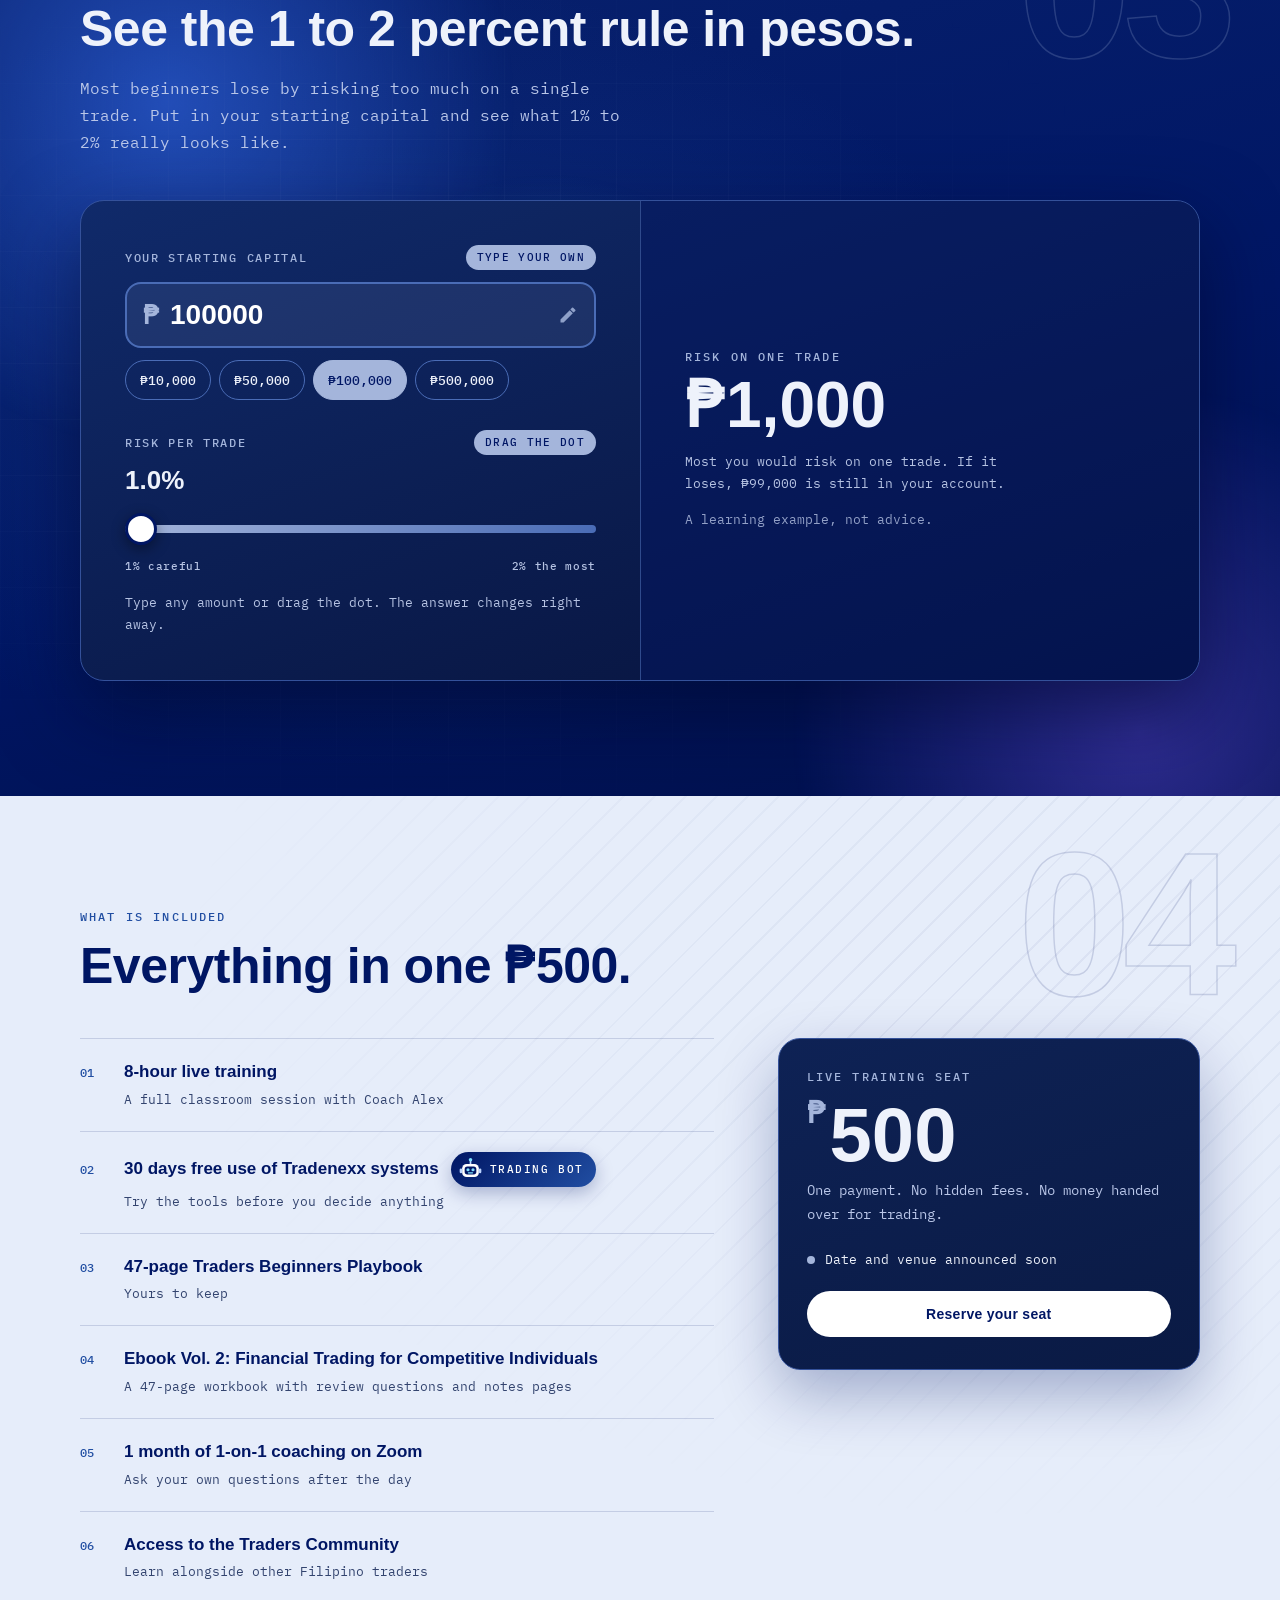
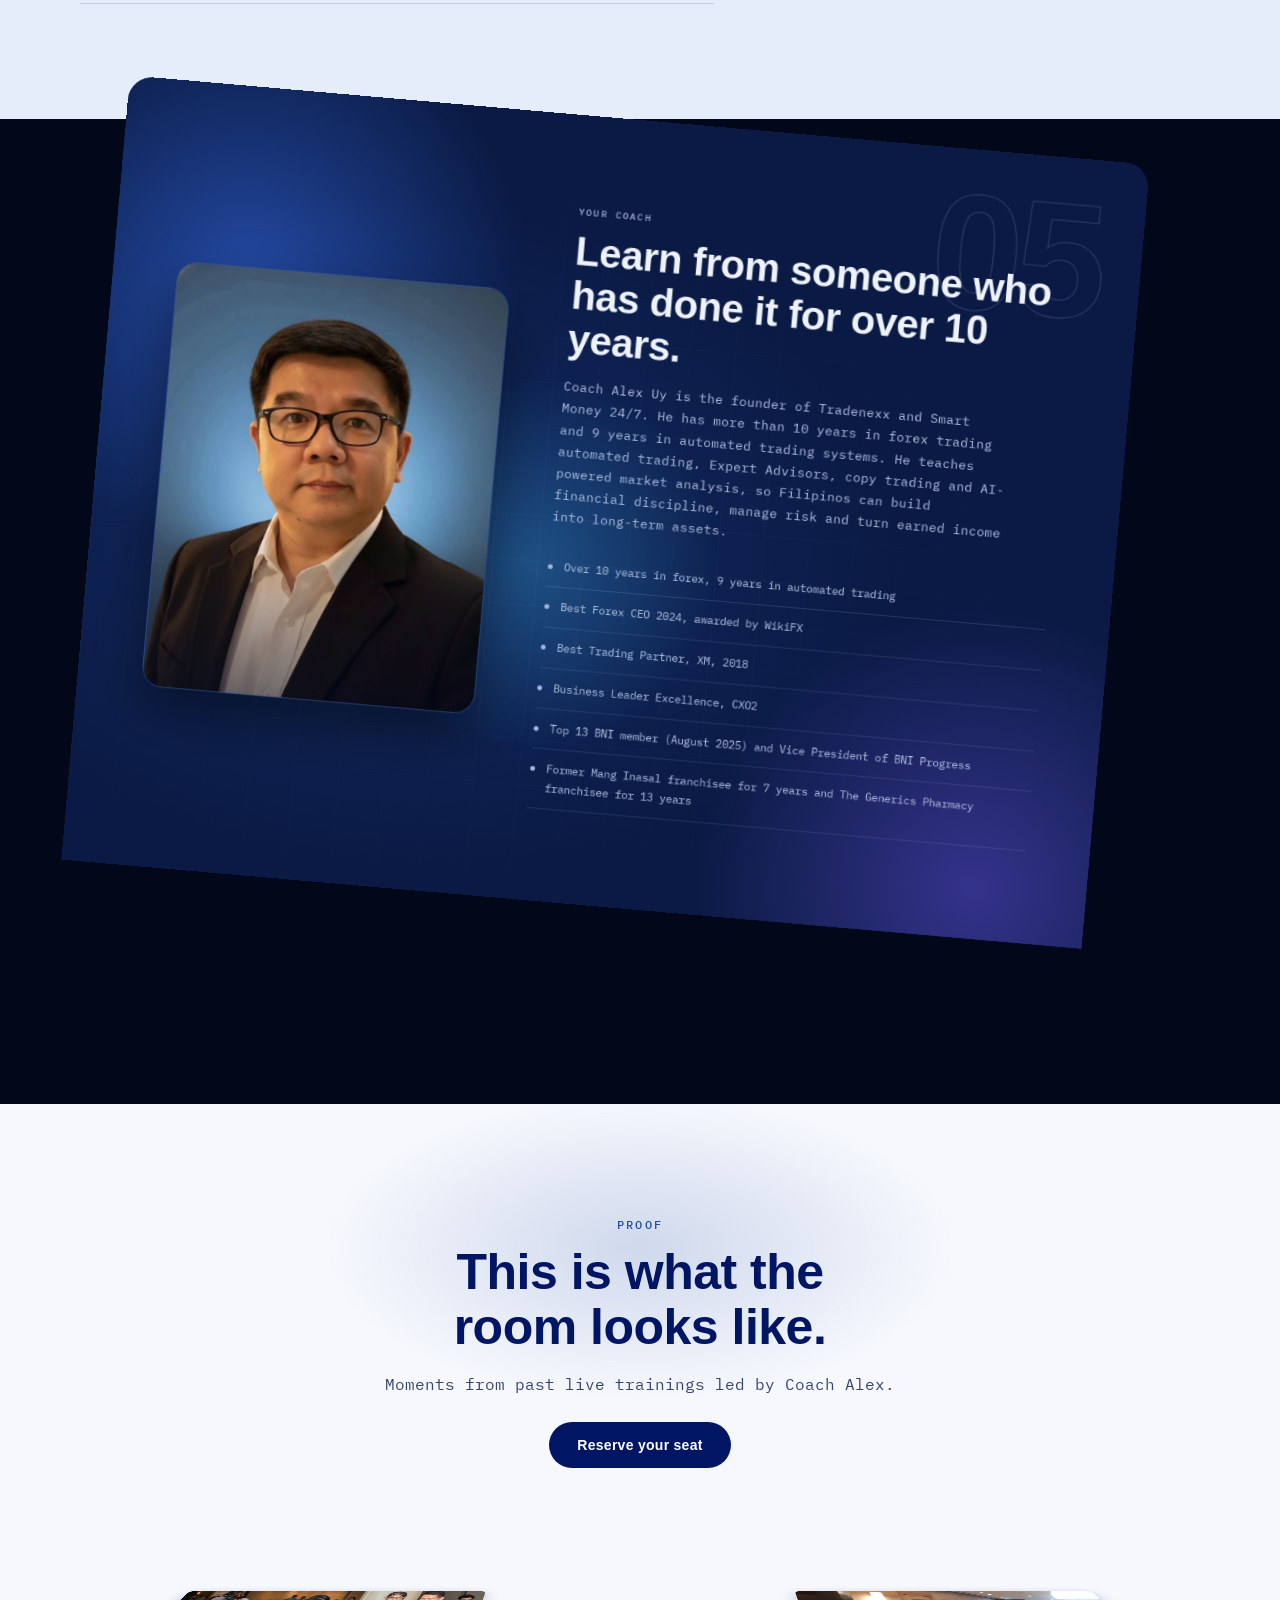
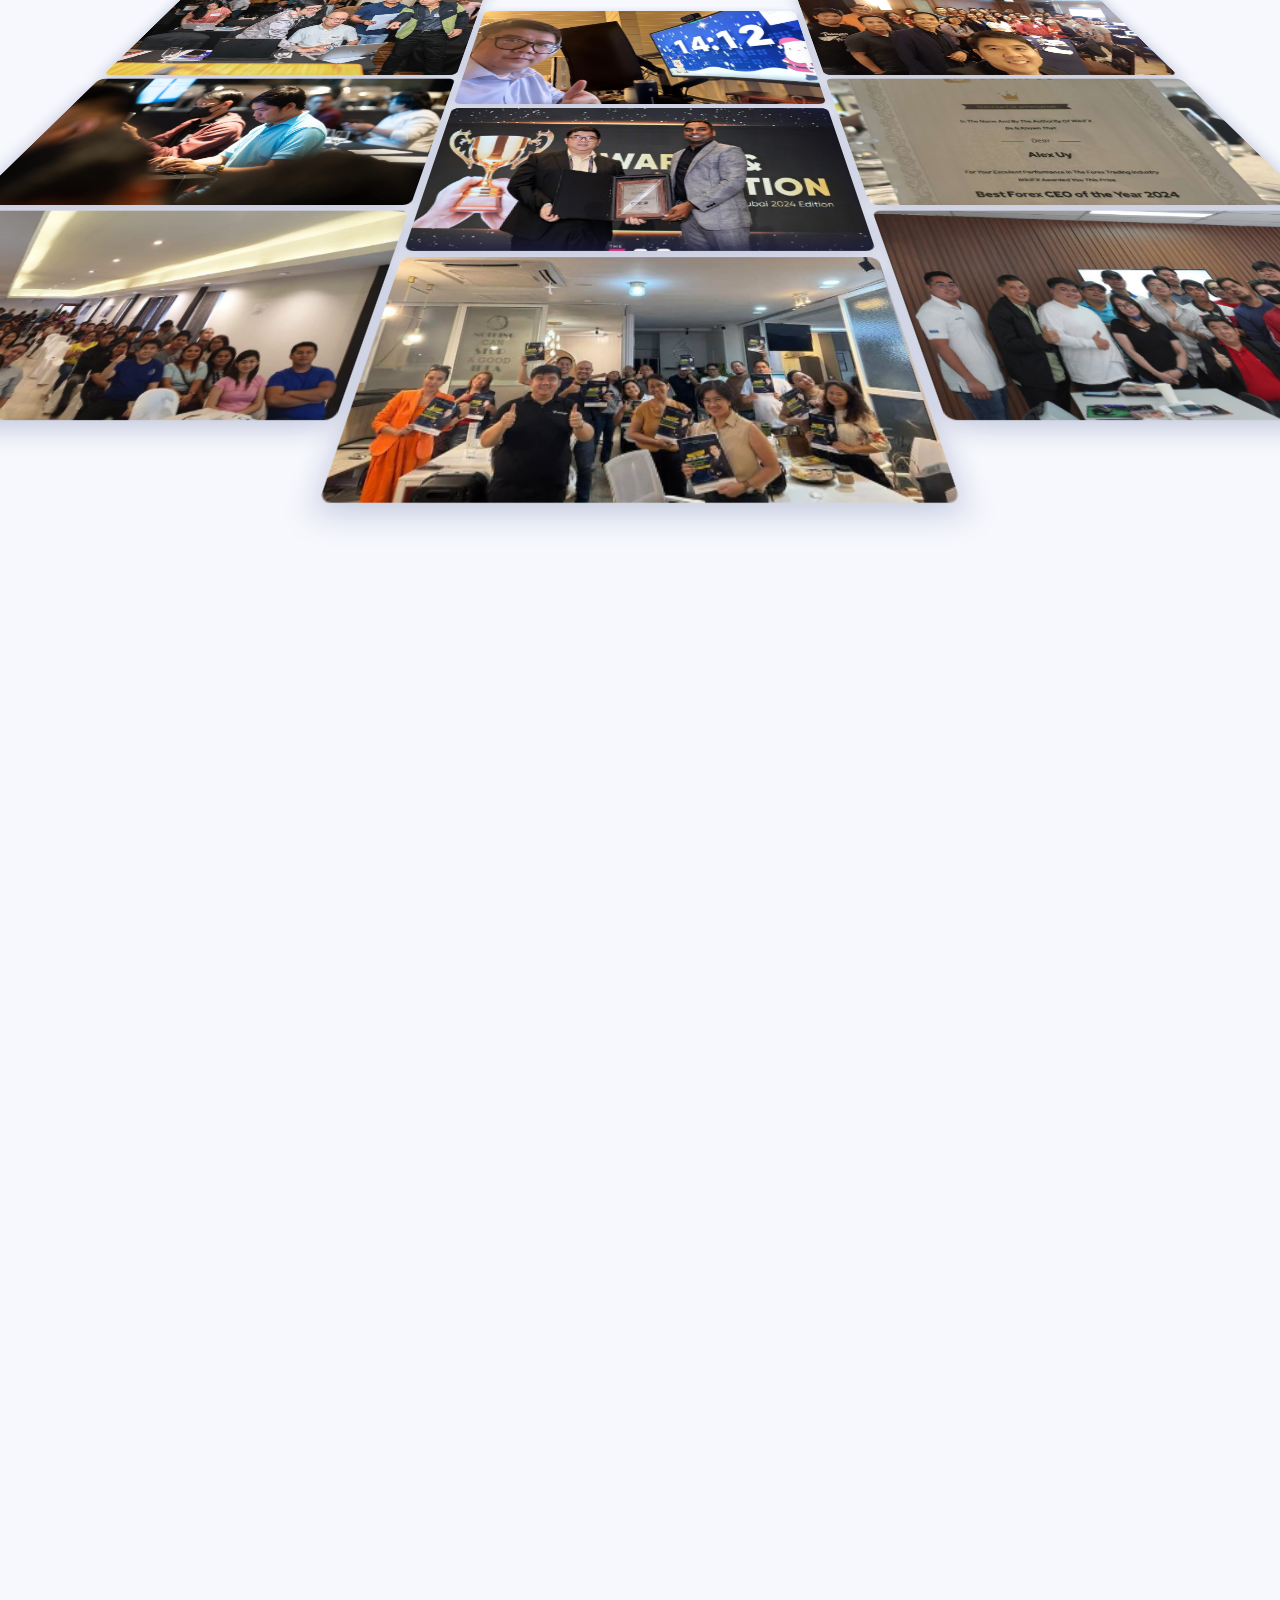
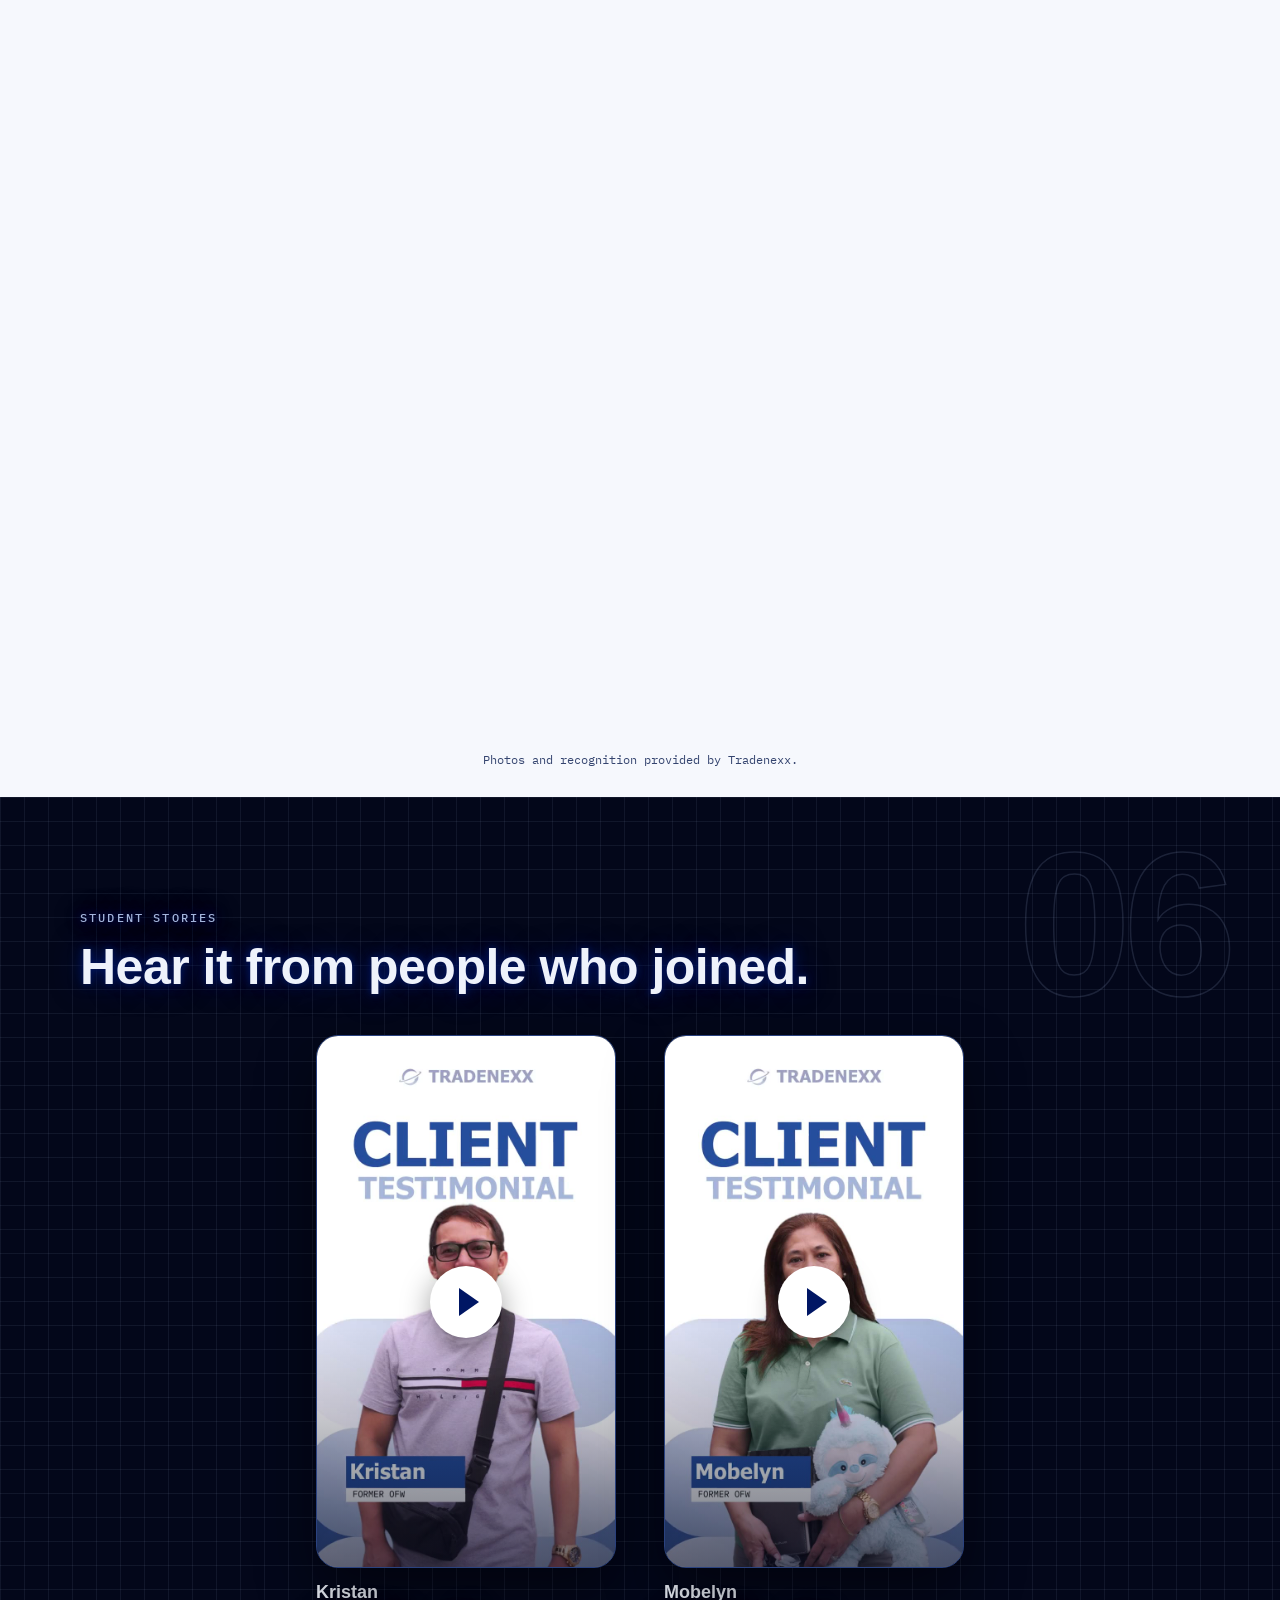
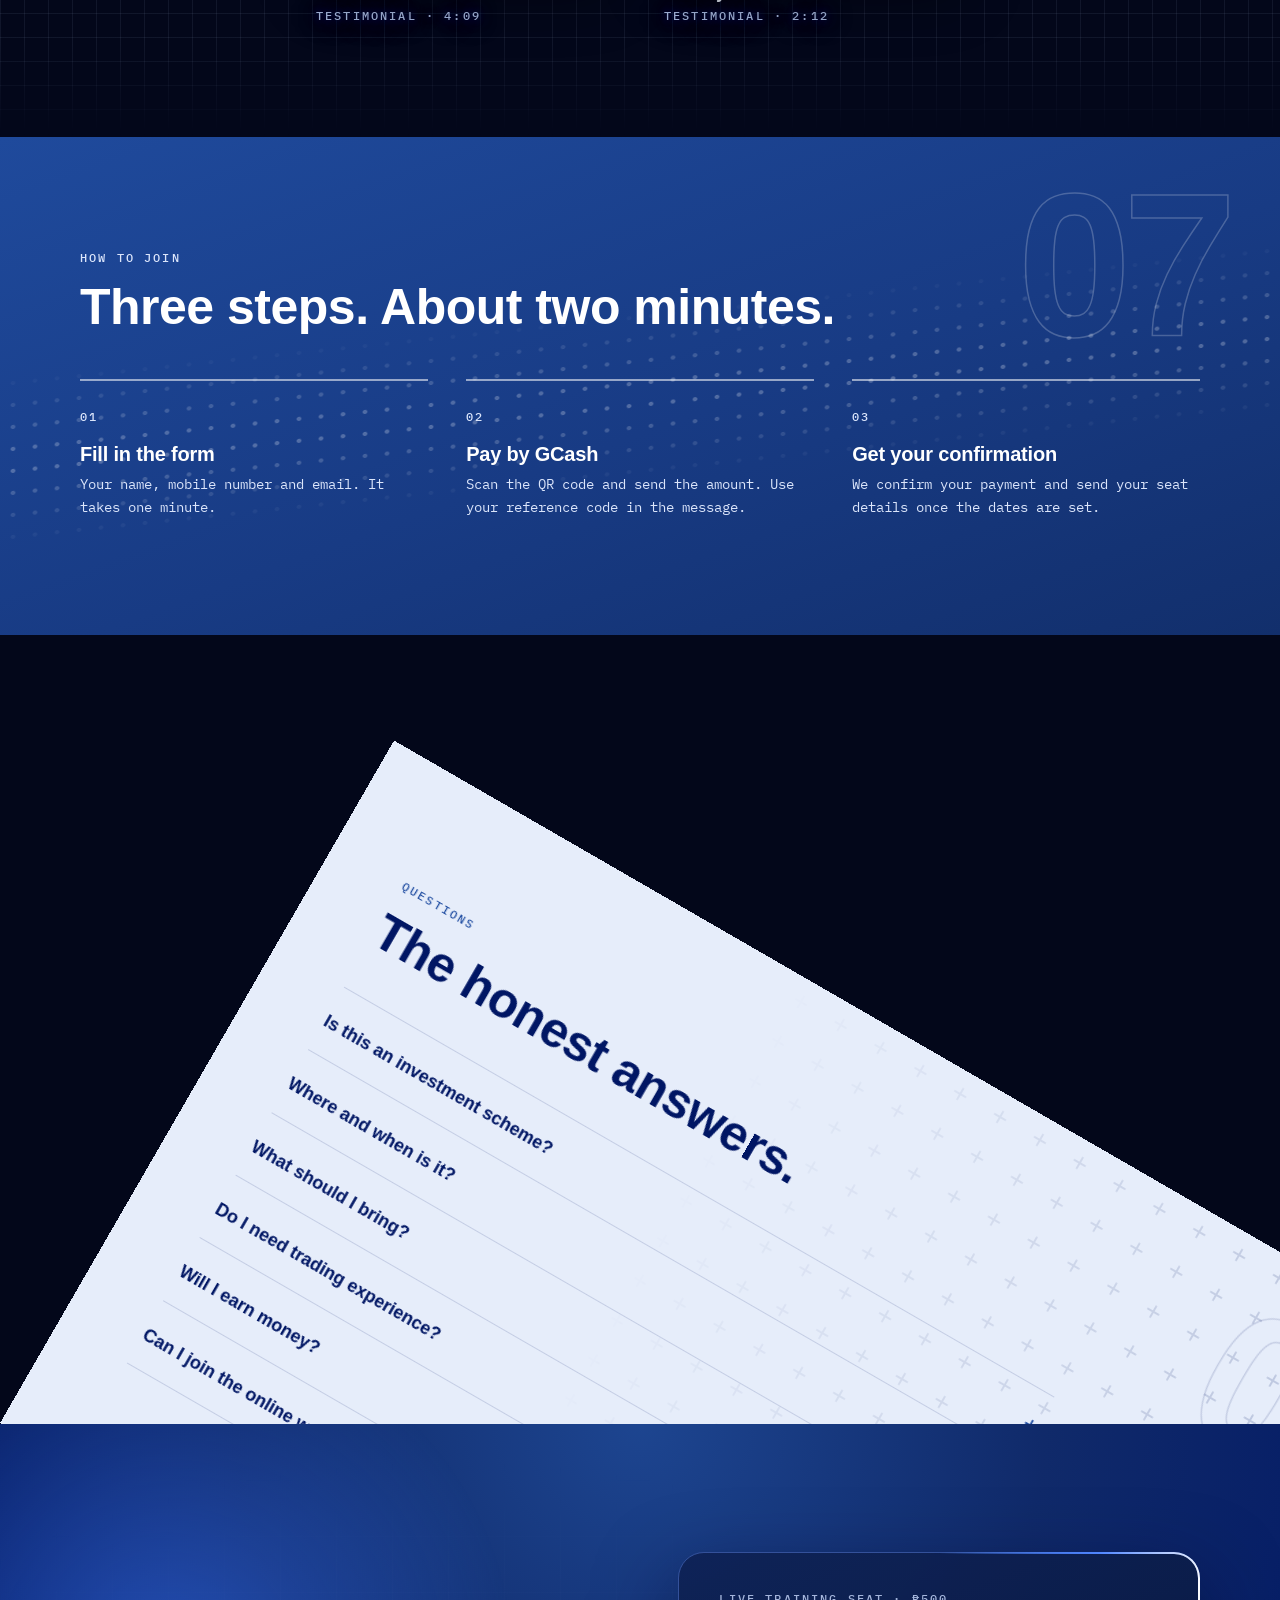
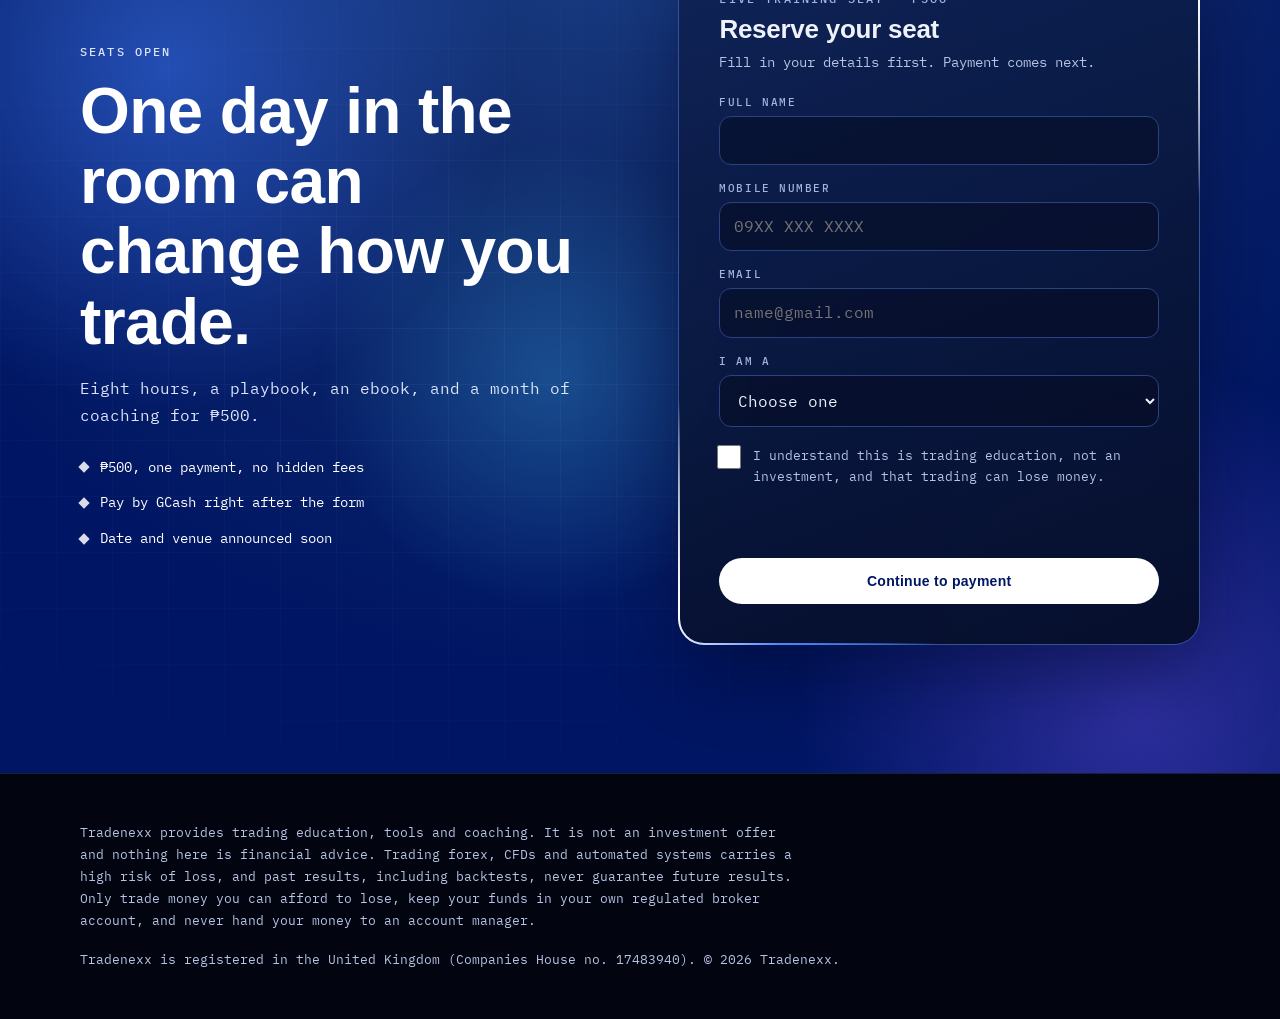
==== commit 1929f696: "Add the Vol. 2 ebook to what is included in the 500 (webinar and live training) Co-Authored-By: Clau" ====
--- a/event/index.html
+++ b/event/index.html
@@ -21,7 +21,7 @@
 <link rel="icon" type="image/png" href="../assets/favicon.png">
 <link rel="preconnect" href="https://fonts.googleapis.com"><link rel="preconnect" href="https://fonts.gstatic.com" crossorigin>
 <link rel="preload" as="style" href="https://fonts.googleapis.com/css2?family=IBM+Plex+Mono:wght@400;500&display=swap" onload="this.onload=null;this.rel='stylesheet'"><noscript><link href="https://fonts.googleapis.com/css2?family=IBM+Plex+Mono:wght@400;500&display=swap" rel="stylesheet"></noscript>
-<link rel="stylesheet" href="../assets/site.css?v=1794128982">
+<link rel="stylesheet" href="../assets/site.css?v=1794300000">
 </head>
 <body>
 <a class="skip" href="#main">Skip to content</a>
@@ -106,7 +106,7 @@
   <div class="eyebrow rv">What is included</div>
   <h2 class="rv">Everything in one ₱500.</h2>
   <div class="offer">
-    <ul class="incl"><li class="rv"><span class="i">01</span><div><b>8-hour live training</b><small>A full classroom session with Coach Alex</small></div></li><li class="rv"><span class="i">02</span><div><b>30 days free use of Tradenexx systems<span class="bot"><svg viewBox="0 0 24 24" width="25" height="25" aria-hidden="true"><line x1="12" y1="3.2" x2="12" y2="6.6" stroke="#bcd4ff" stroke-width="1.6" stroke-linecap="round"/><circle class="ant" cx="12" cy="2.6" r="1.7" fill="#7fe0ff"/><rect x="4" y="6.6" width="16" height="12.6" rx="4.2" fill="#fff"/><rect x="1.6" y="11" width="2.4" height="4.6" rx="1.2" fill="#bcd4ff"/><rect x="20" y="11" width="2.4" height="4.6" rx="1.2" fill="#bcd4ff"/><rect x="6.4" y="9" width="11.2" height="7.8" rx="2.6" fill="#001664"/><circle class="eye" cx="9.6" cy="12.2" r="1.5" fill="#7fe0ff"/><circle class="eye" cx="14.4" cy="12.2" r="1.5" fill="#7fe0ff"/><path d="M10 15.2h4" stroke="#7fe0ff" stroke-width="1.1" stroke-linecap="round"/></svg>Trading bot</span></b><small>Try the tools before you decide anything</small></div></li><li class="rv"><span class="i">03</span><div><b>47-page Traders Beginners Playbook</b><small>Yours to keep</small></div></li><li class="rv"><span class="i">04</span><div><b>1 month of 1-on-1 coaching on Zoom</b><small>Ask your own questions after the day</small></div></li><li class="rv"><span class="i">05</span><div><b>Access to the Traders Community</b><small>Learn alongside other Filipino traders</small></div></li></ul>
+    <ul class="incl"><li class="rv"><span class="i">01</span><div><b>8-hour live training</b><small>A full classroom session with Coach Alex</small></div></li><li class="rv"><span class="i">02</span><div><b>30 days free use of Tradenexx systems<span class="bot"><svg viewBox="0 0 24 24" width="25" height="25" aria-hidden="true"><line x1="12" y1="3.2" x2="12" y2="6.6" stroke="#bcd4ff" stroke-width="1.6" stroke-linecap="round"/><circle class="ant" cx="12" cy="2.6" r="1.7" fill="#7fe0ff"/><rect x="4" y="6.6" width="16" height="12.6" rx="4.2" fill="#fff"/><rect x="1.6" y="11" width="2.4" height="4.6" rx="1.2" fill="#bcd4ff"/><rect x="20" y="11" width="2.4" height="4.6" rx="1.2" fill="#bcd4ff"/><rect x="6.4" y="9" width="11.2" height="7.8" rx="2.6" fill="#001664"/><circle class="eye" cx="9.6" cy="12.2" r="1.5" fill="#7fe0ff"/><circle class="eye" cx="14.4" cy="12.2" r="1.5" fill="#7fe0ff"/><path d="M10 15.2h4" stroke="#7fe0ff" stroke-width="1.1" stroke-linecap="round"/></svg>Trading bot</span></b><small>Try the tools before you decide anything</small></div></li><li class="rv"><span class="i">03</span><div><b>47-page Traders Beginners Playbook</b><small>Yours to keep</small></div></li><li class="rv"><span class="i">04</span><div><b>Ebook Vol. 2: Financial Trading for Competitive Individuals</b><small>A 47-page workbook with review questions and notes pages</small></div></li><li class="rv"><span class="i">05</span><div><b>1 month of 1-on-1 coaching on Zoom</b><small>Ask your own questions after the day</small></div></li><li class="rv"><span class="i">06</span><div><b>Access to the Traders Community</b><small>Learn alongside other Filipino traders</small></div></li></ul>
     <aside class="price rv" aria-label="Price">
       <div class="eyebrow">Live training seat</div>
       <div class="amt"><sup>₱</sup>500</div>
@@ -160,7 +160,7 @@
     <div class="final-copy">
       <div class="eyebrow">Seats open</div>
       <h2>One day in the room can change how you trade.</h2>
-      <p class="lede">Eight hours, a playbook, and a month of coaching for ₱500.</p>
+      <p class="lede">Eight hours, a playbook, an ebook, and a month of coaching for ₱500.</p>
       <ul class="final-points"><li>₱500, one payment, no hidden fees</li><li>Pay by GCash right after the form</li><li>Date and venue announced soon</li></ul>
     </div>
     <div class="reg reg-inline" data-step="1" role="group" aria-label="Registration form">
@@ -248,6 +248,6 @@
 </dialog>
 
 <script>window.TNX={product:"live-training",prefix:"TNX-L",price:500,endpoint:"https://docs.google.com/forms/d/e/1FAIpQLSd5X1Jb-M0Lil1soywG2fKQTvbLnF_204dPD1-CZrUcSYMH6w/formResponse",fields:{"name": "entry.1822913447", "email": "entry.592665859", "mobile": "entry.249020773", "who": "entry.1300424268", "product": "entry.709407751", "ref": "entry.1327088152", "price": "entry.1885423582", "at": "entry.1913739855"}};</script>
-<script src="../assets/site.js?v=1794128982"></script>
+<script src="../assets/site.js?v=1794300000"></script>
 </body>
 </html>
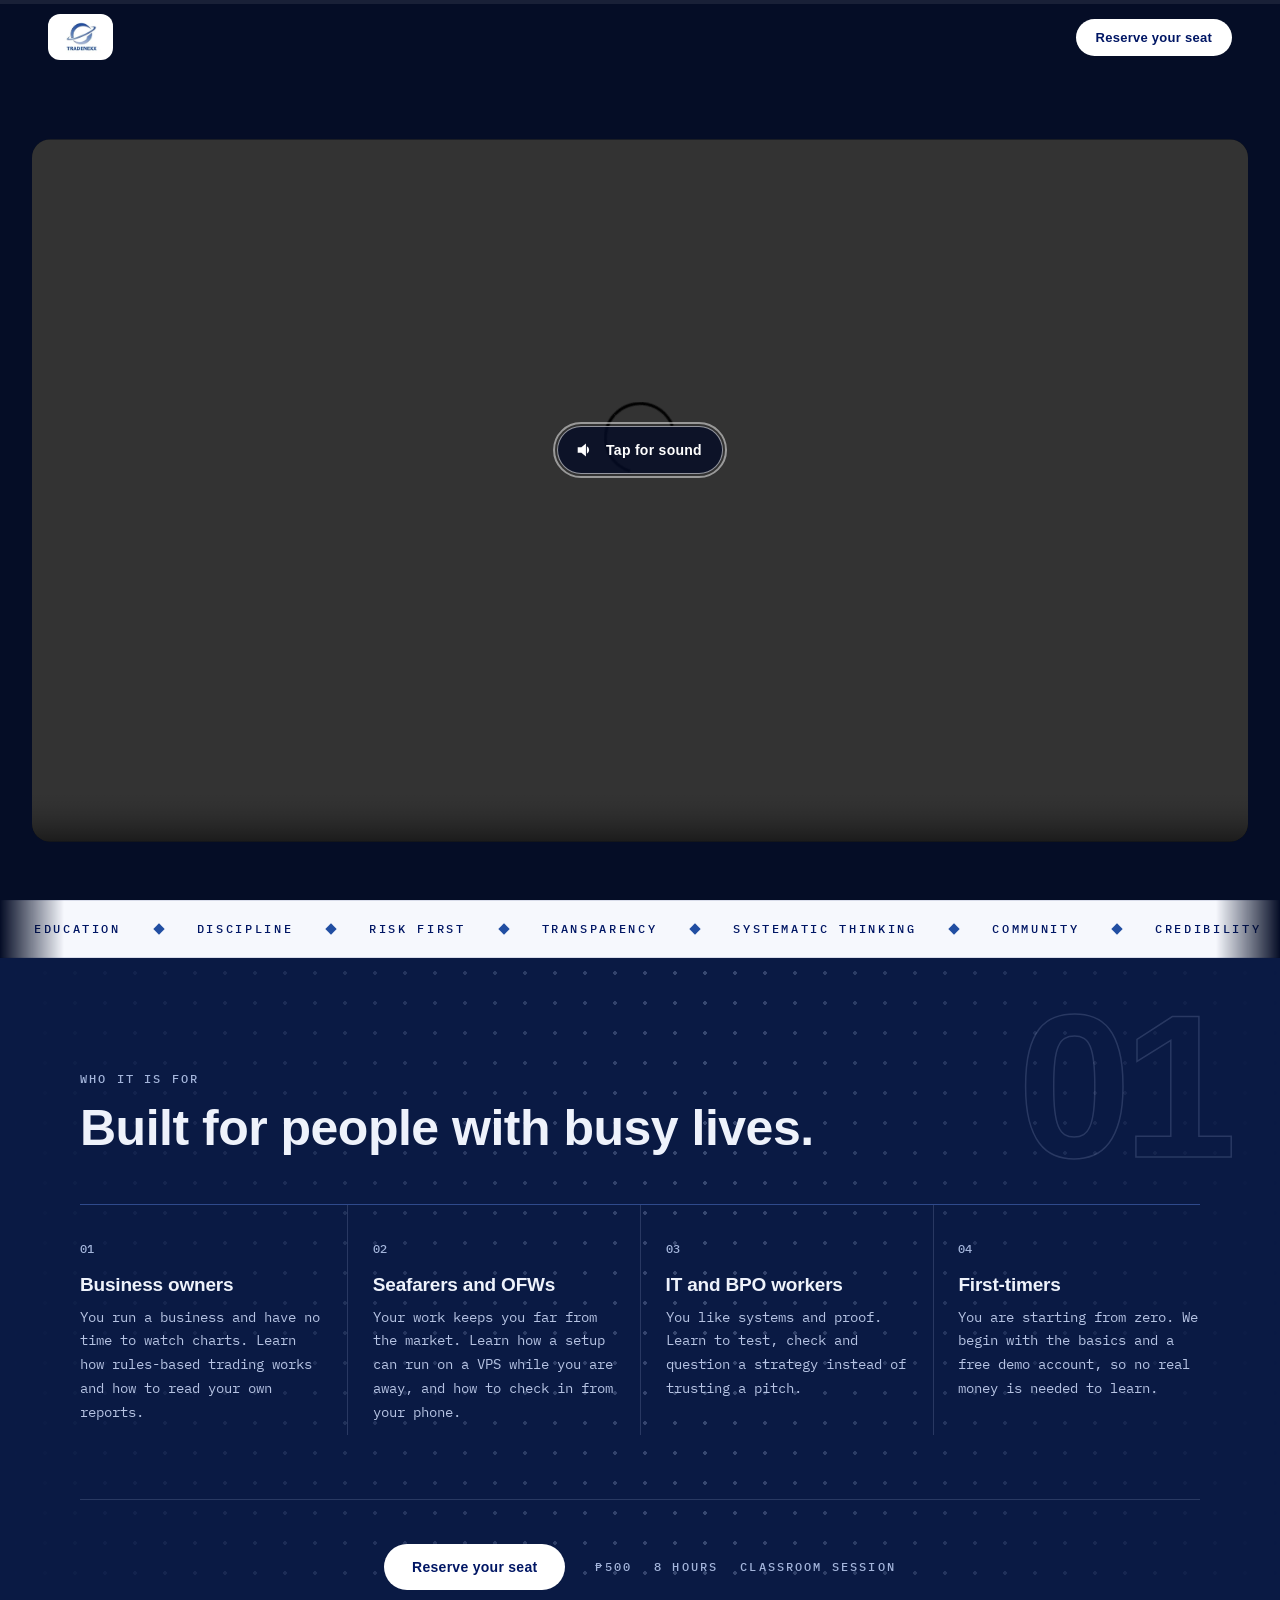
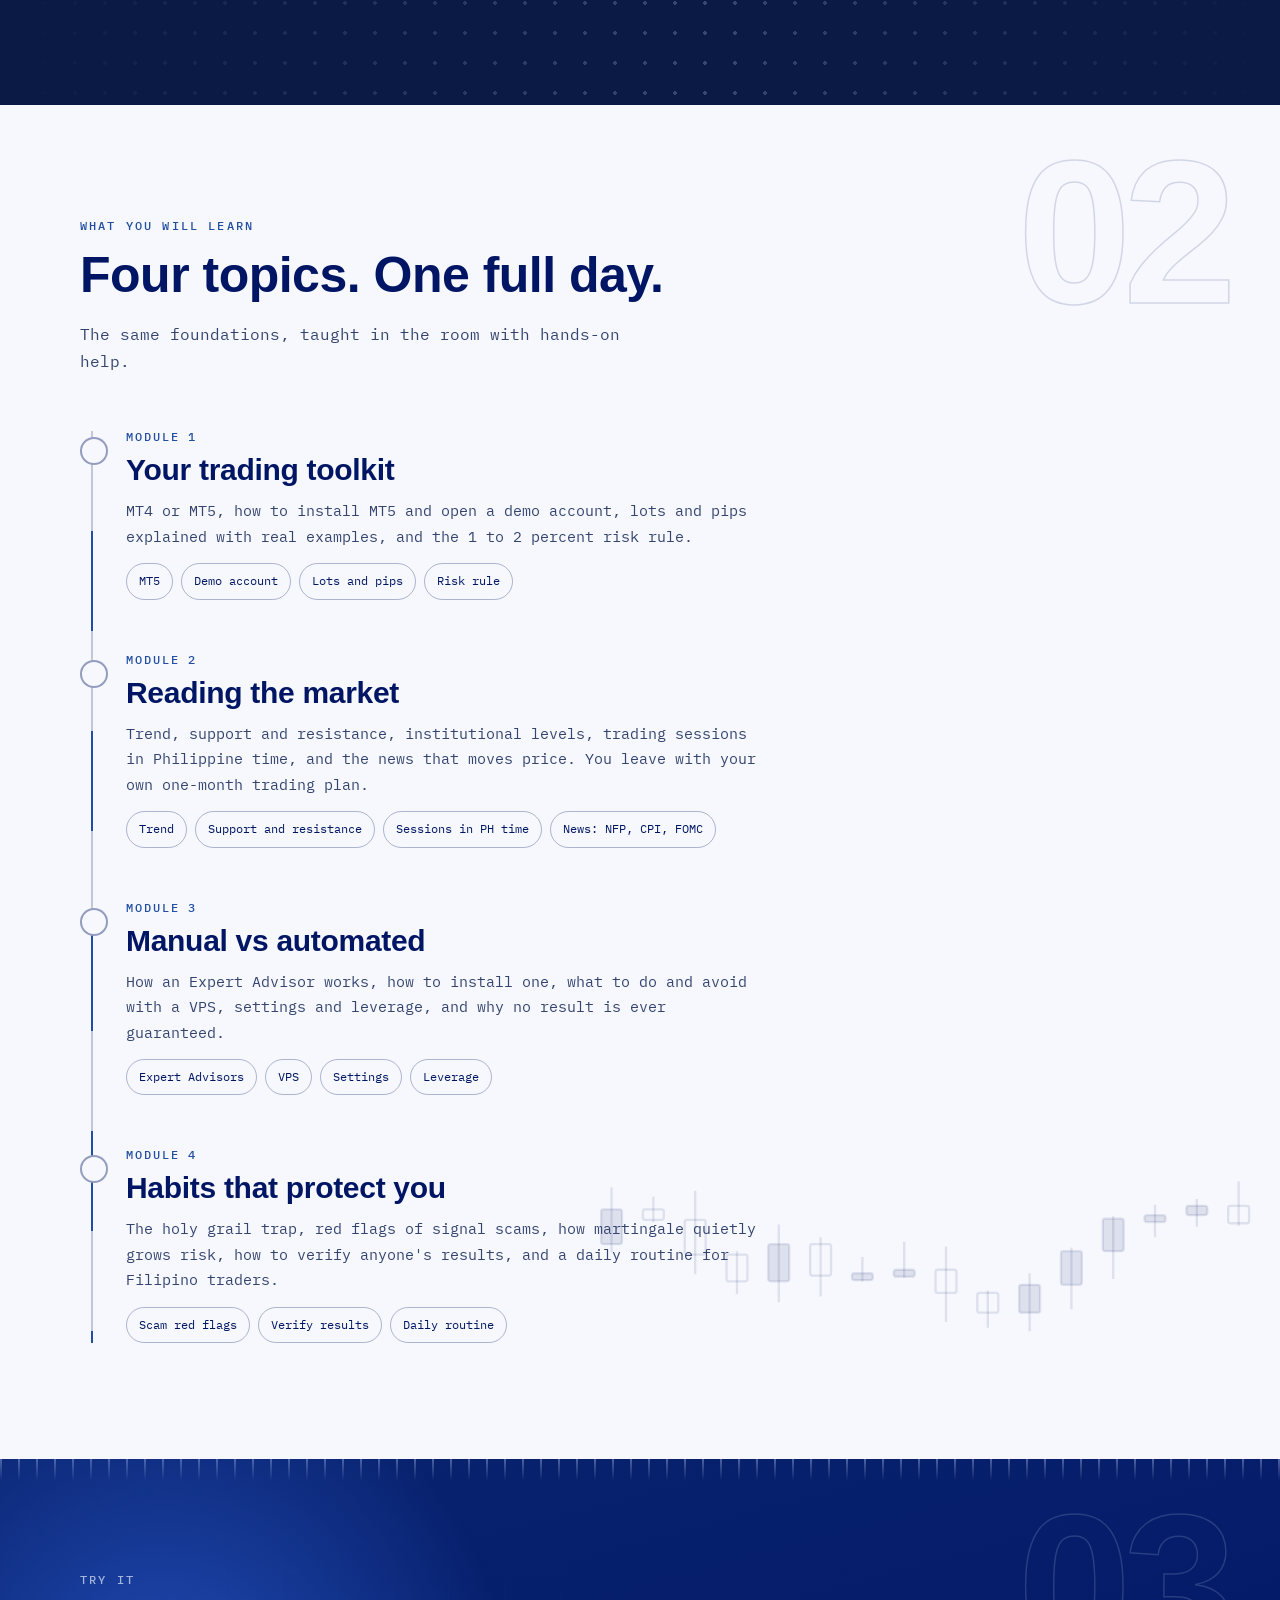
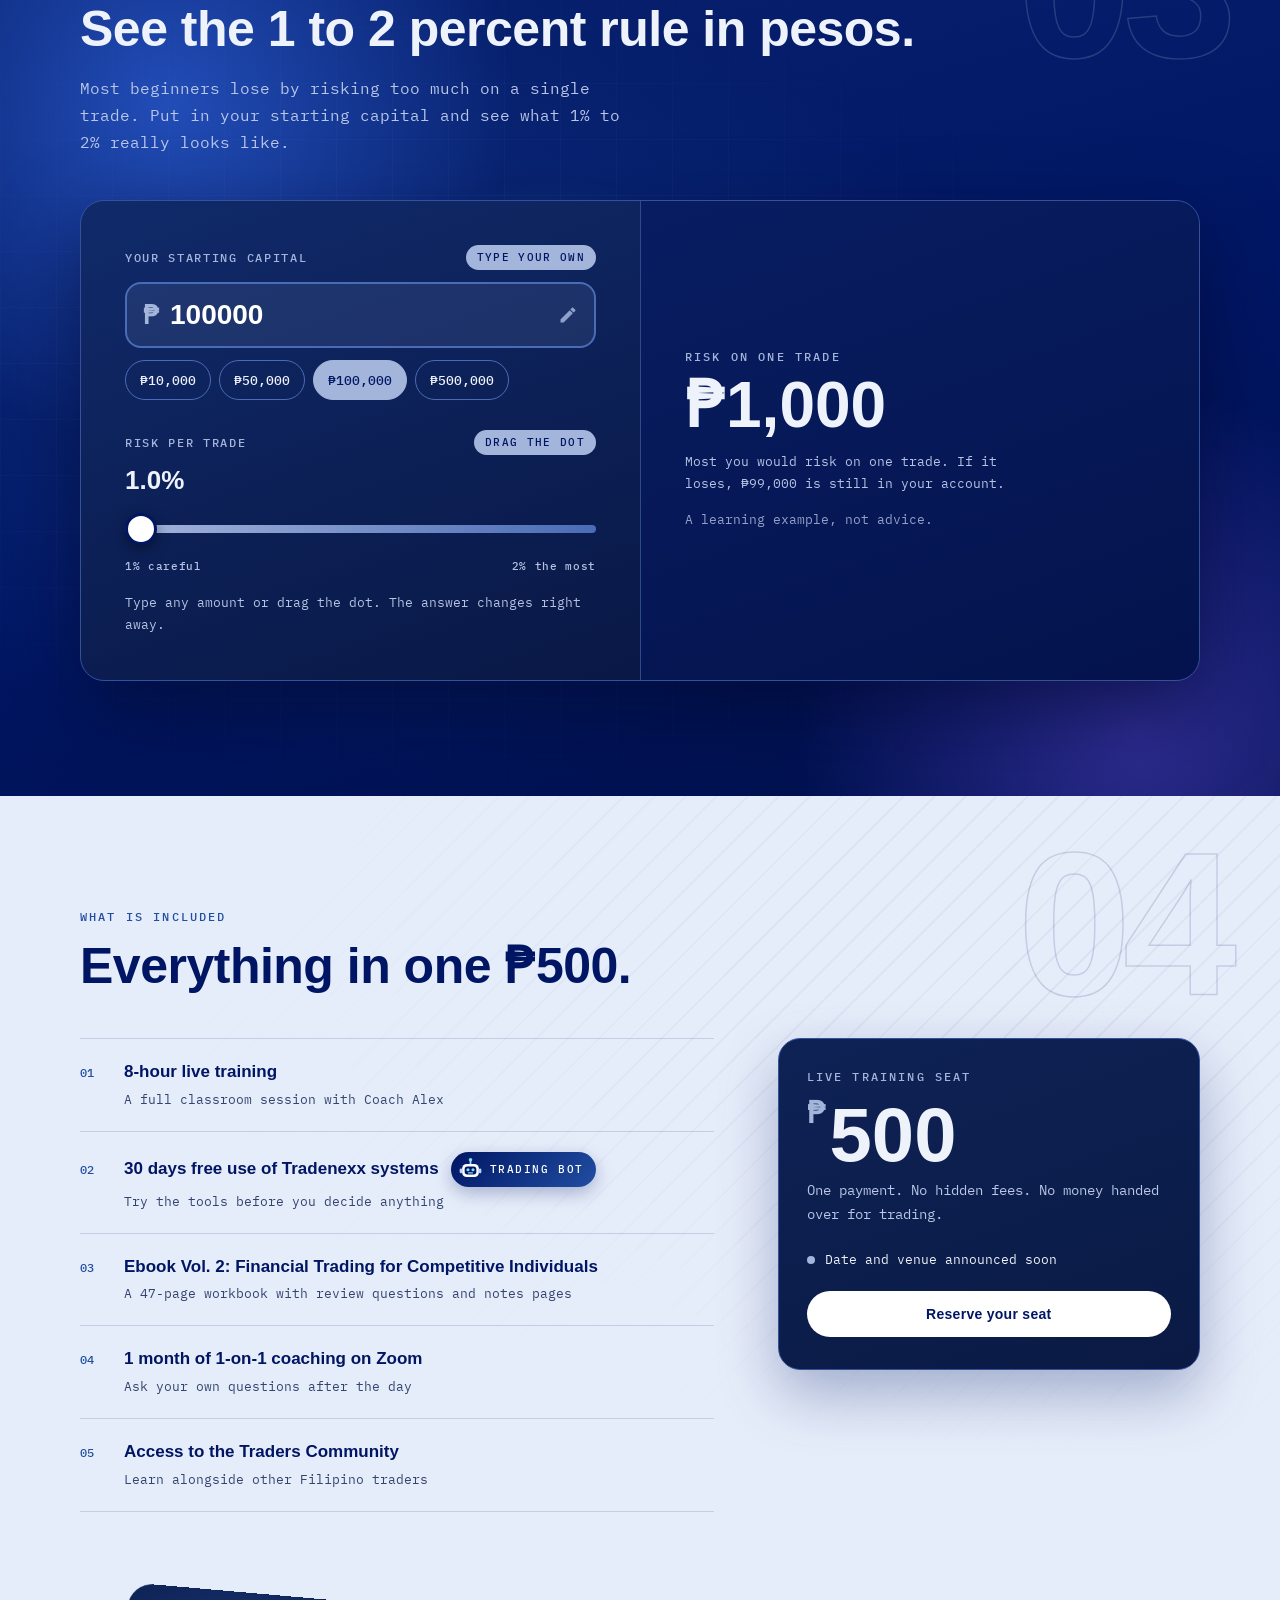
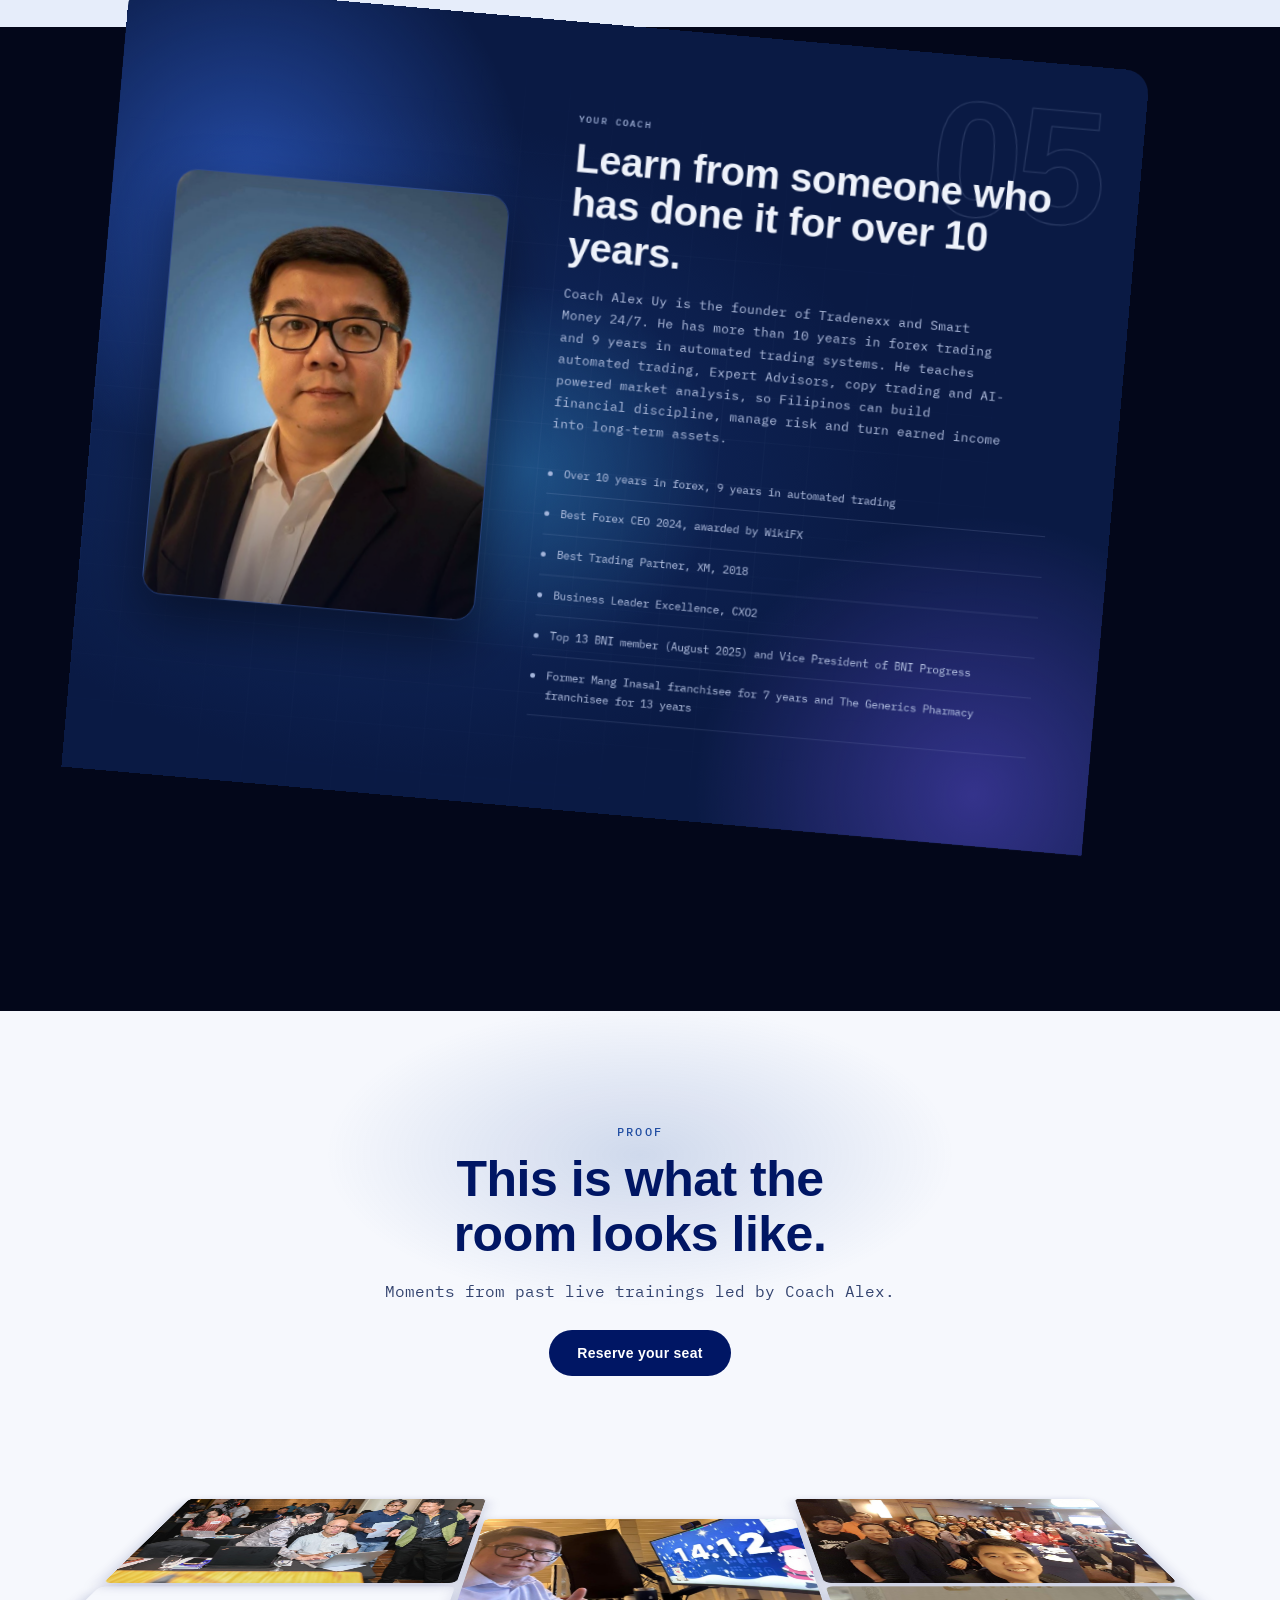
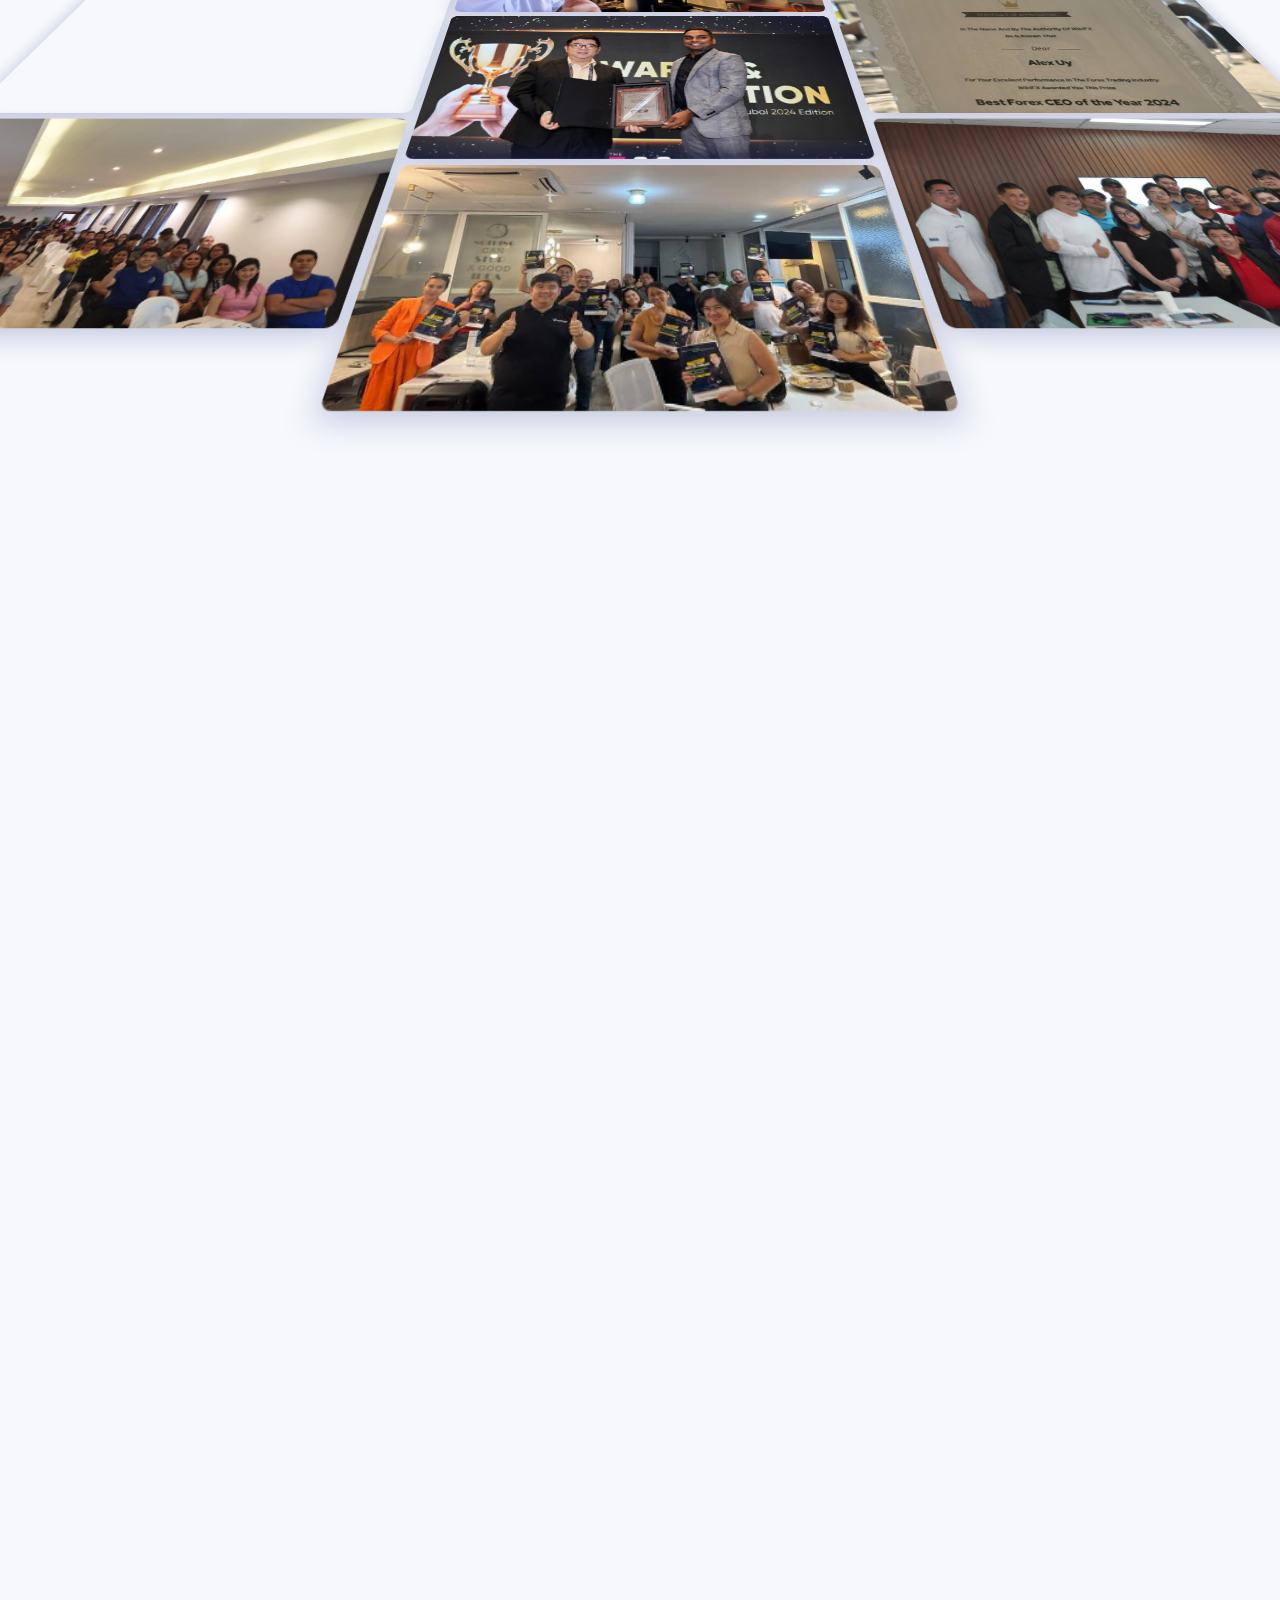
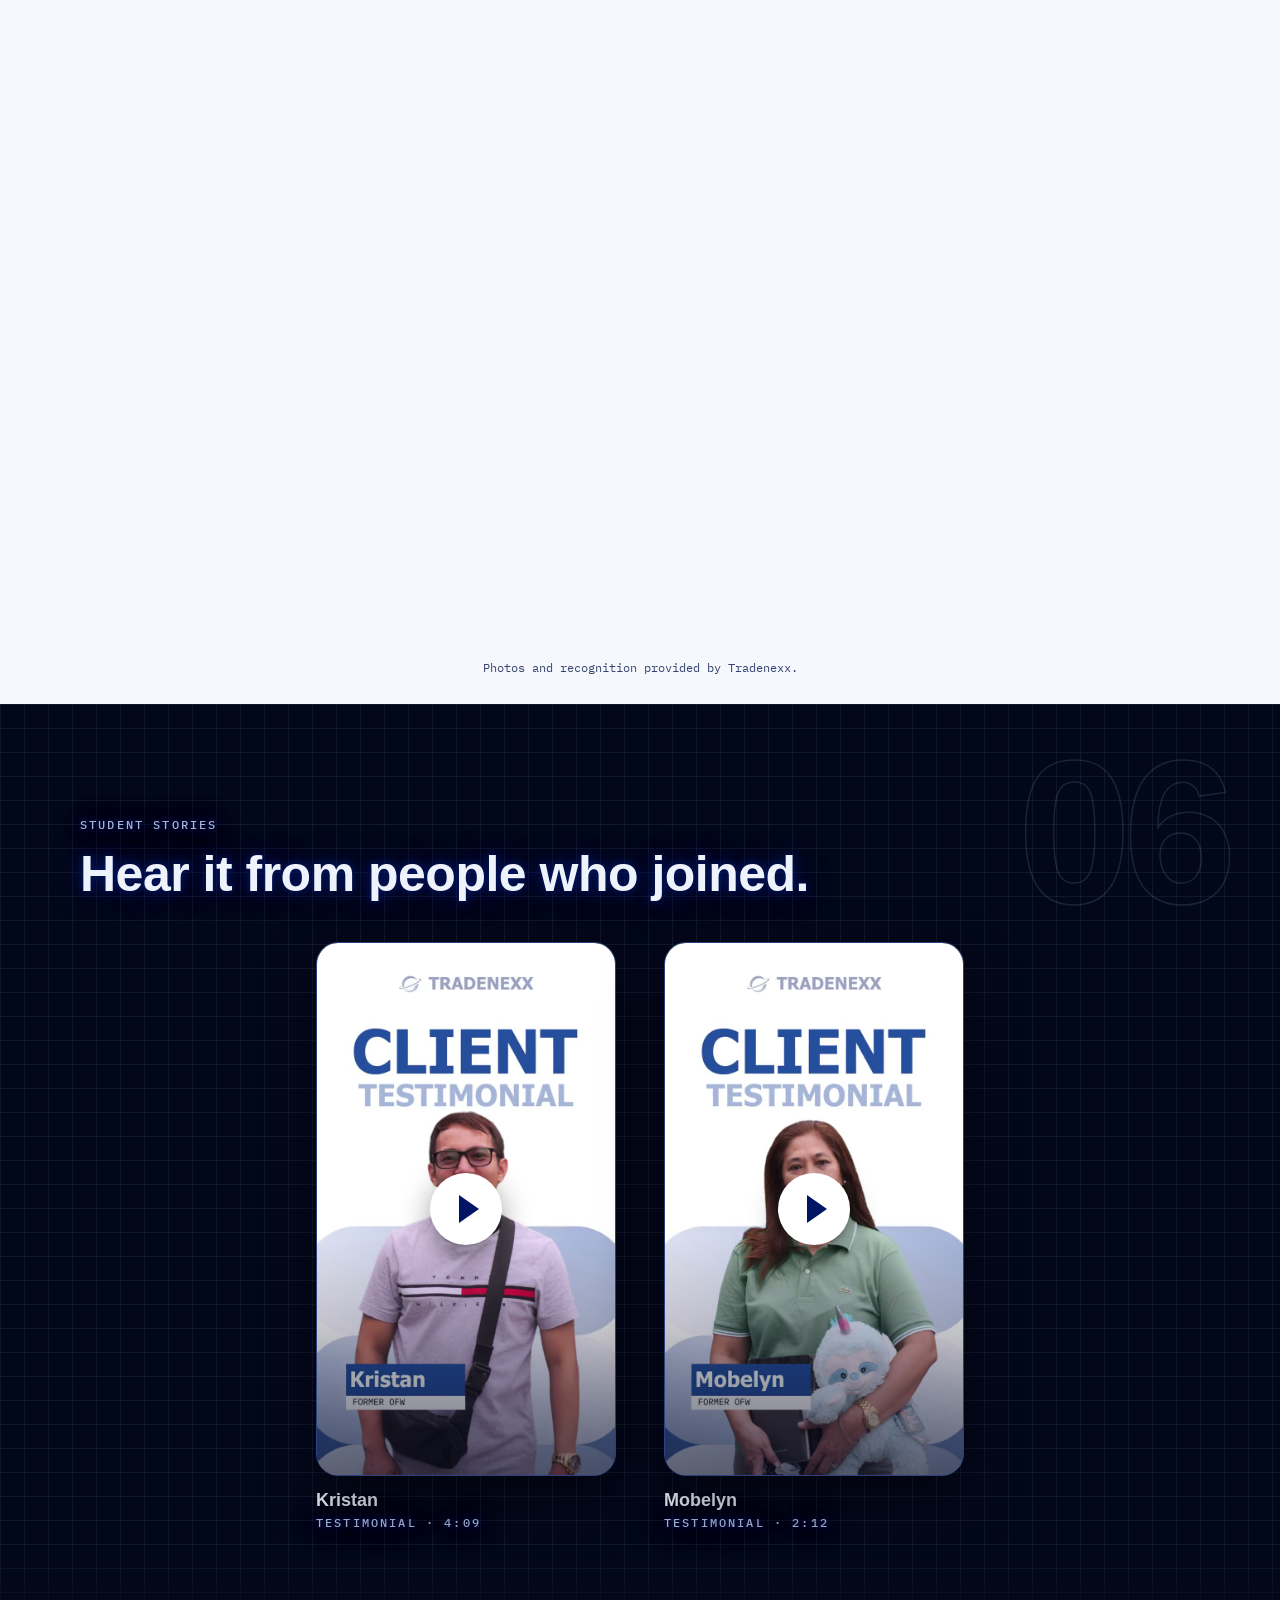
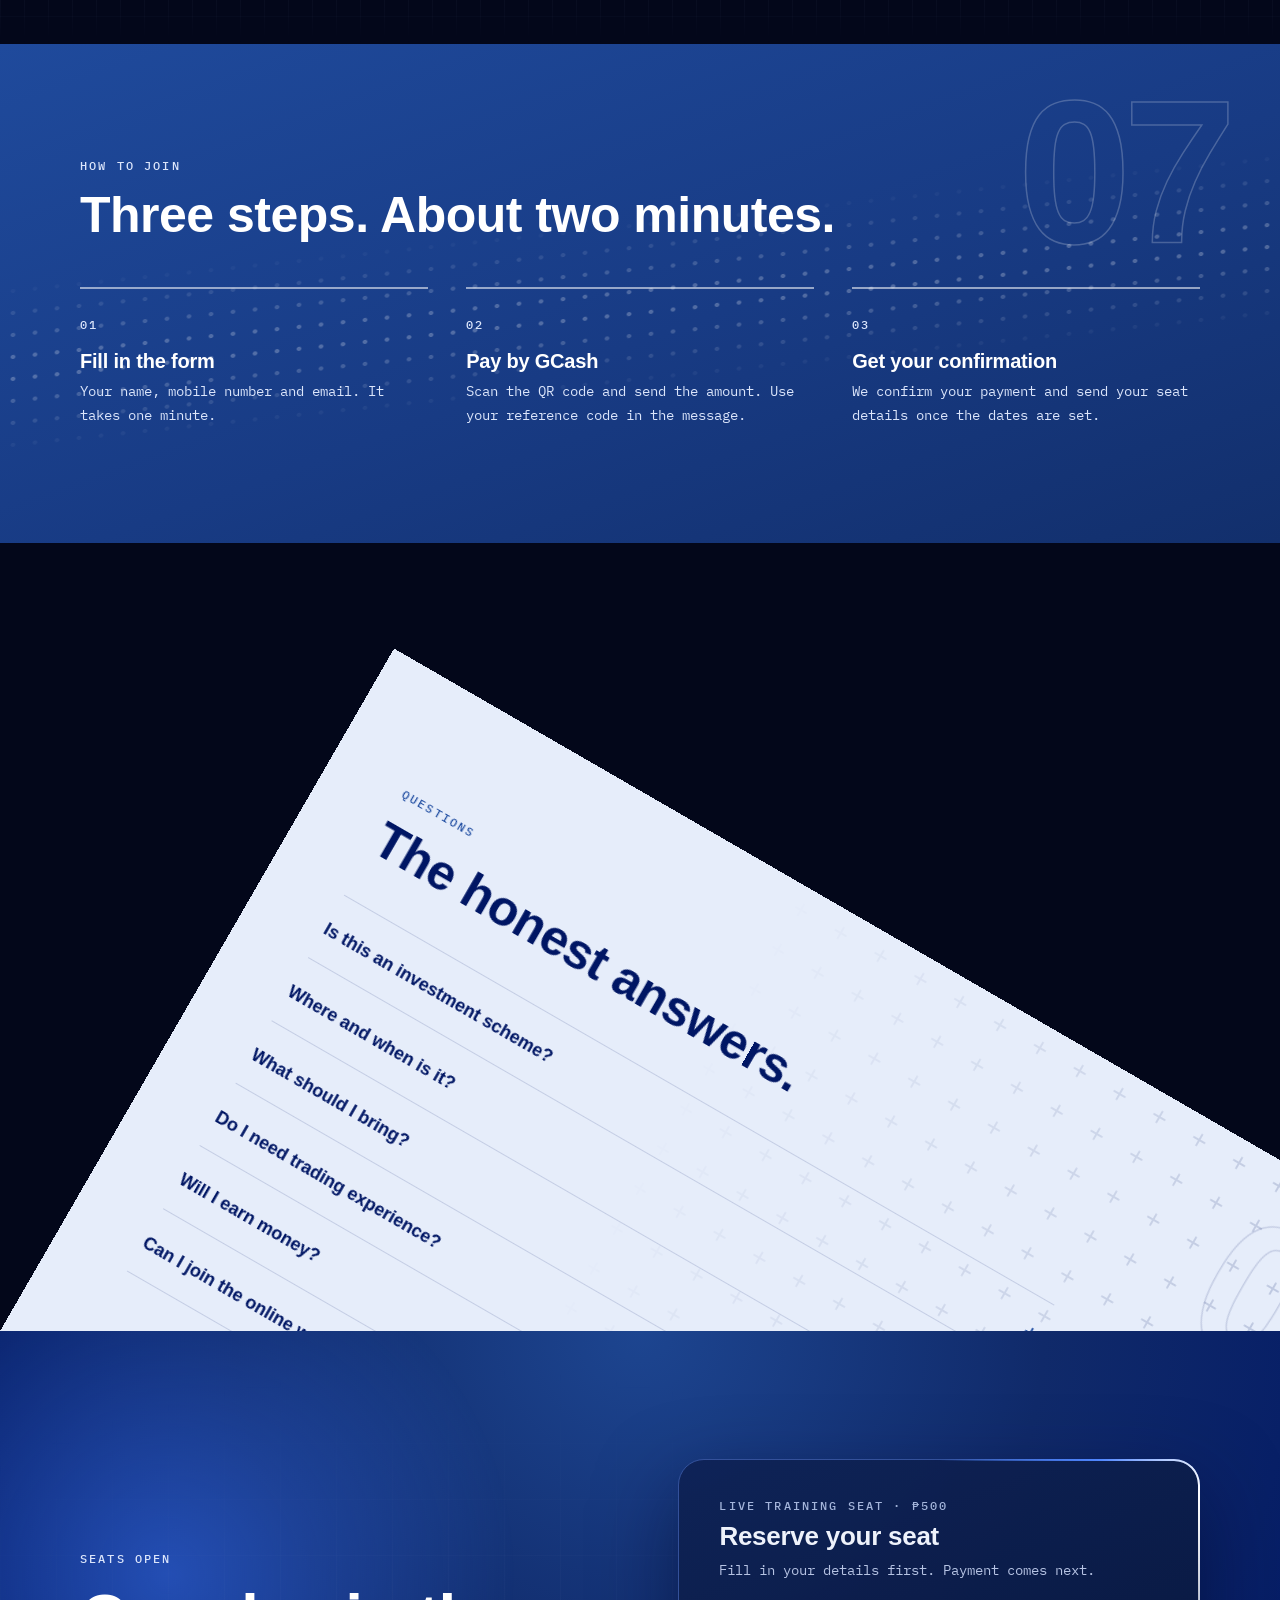
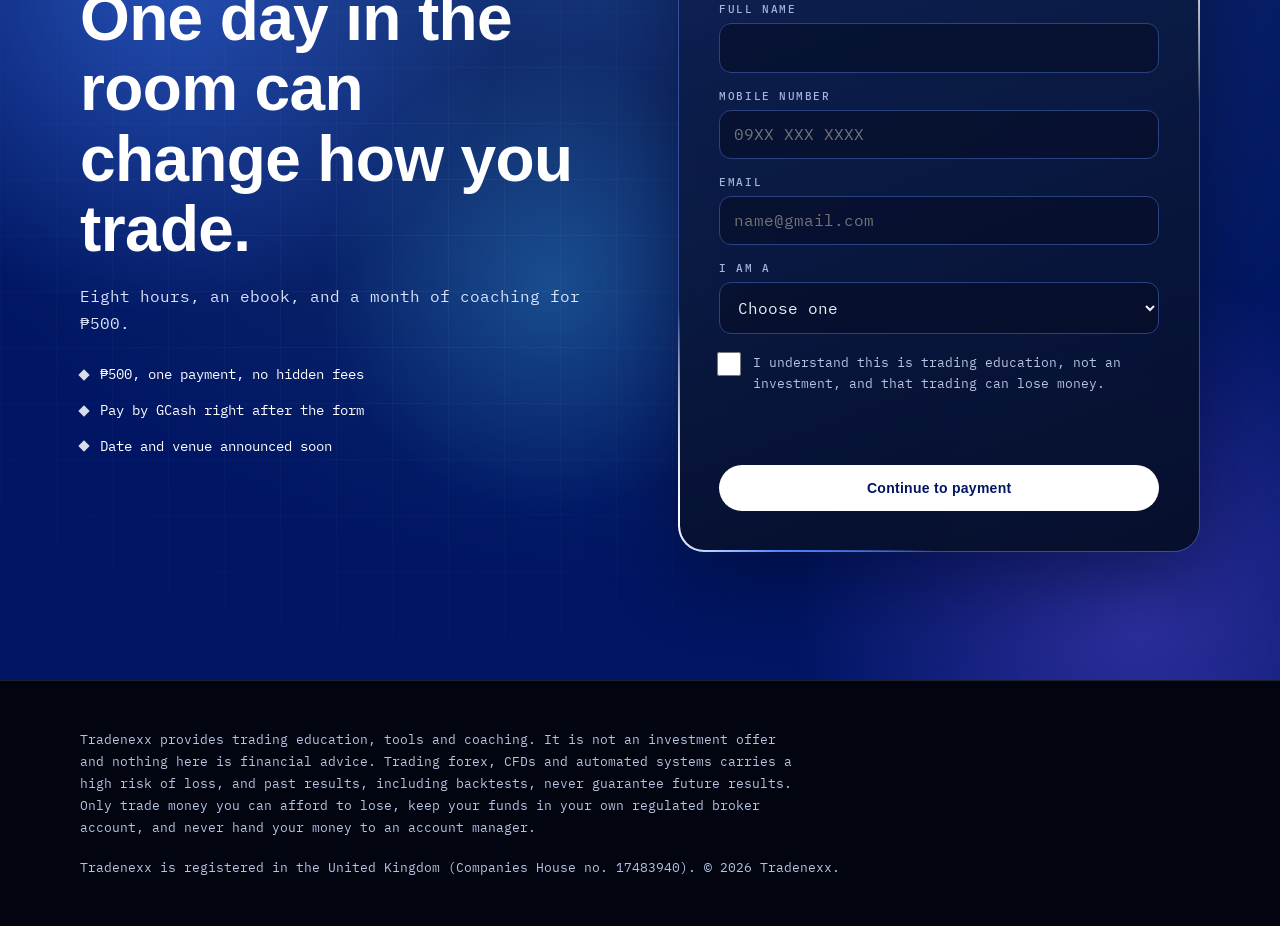
==== commit 4c2626db: "Remove the playbook item; the Vol. 2 ebook is the included book Co-Authored-By: Claude Sonnet 5.5 <n" ====
--- a/event/index.html
+++ b/event/index.html
@@ -21,7 +21,7 @@
 <link rel="icon" type="image/png" href="../assets/favicon.png">
 <link rel="preconnect" href="https://fonts.googleapis.com"><link rel="preconnect" href="https://fonts.gstatic.com" crossorigin>
 <link rel="preload" as="style" href="https://fonts.googleapis.com/css2?family=IBM+Plex+Mono:wght@400;500&display=swap" onload="this.onload=null;this.rel='stylesheet'"><noscript><link href="https://fonts.googleapis.com/css2?family=IBM+Plex+Mono:wght@400;500&display=swap" rel="stylesheet"></noscript>
-<link rel="stylesheet" href="../assets/site.css?v=1794300000">
+<link rel="stylesheet" href="../assets/site.css?v=1794300115">
 </head>
 <body>
 <a class="skip" href="#main">Skip to content</a>
@@ -106,7 +106,7 @@
   <div class="eyebrow rv">What is included</div>
   <h2 class="rv">Everything in one ₱500.</h2>
   <div class="offer">
-    <ul class="incl"><li class="rv"><span class="i">01</span><div><b>8-hour live training</b><small>A full classroom session with Coach Alex</small></div></li><li class="rv"><span class="i">02</span><div><b>30 days free use of Tradenexx systems<span class="bot"><svg viewBox="0 0 24 24" width="25" height="25" aria-hidden="true"><line x1="12" y1="3.2" x2="12" y2="6.6" stroke="#bcd4ff" stroke-width="1.6" stroke-linecap="round"/><circle class="ant" cx="12" cy="2.6" r="1.7" fill="#7fe0ff"/><rect x="4" y="6.6" width="16" height="12.6" rx="4.2" fill="#fff"/><rect x="1.6" y="11" width="2.4" height="4.6" rx="1.2" fill="#bcd4ff"/><rect x="20" y="11" width="2.4" height="4.6" rx="1.2" fill="#bcd4ff"/><rect x="6.4" y="9" width="11.2" height="7.8" rx="2.6" fill="#001664"/><circle class="eye" cx="9.6" cy="12.2" r="1.5" fill="#7fe0ff"/><circle class="eye" cx="14.4" cy="12.2" r="1.5" fill="#7fe0ff"/><path d="M10 15.2h4" stroke="#7fe0ff" stroke-width="1.1" stroke-linecap="round"/></svg>Trading bot</span></b><small>Try the tools before you decide anything</small></div></li><li class="rv"><span class="i">03</span><div><b>47-page Traders Beginners Playbook</b><small>Yours to keep</small></div></li><li class="rv"><span class="i">04</span><div><b>Ebook Vol. 2: Financial Trading for Competitive Individuals</b><small>A 47-page workbook with review questions and notes pages</small></div></li><li class="rv"><span class="i">05</span><div><b>1 month of 1-on-1 coaching on Zoom</b><small>Ask your own questions after the day</small></div></li><li class="rv"><span class="i">06</span><div><b>Access to the Traders Community</b><small>Learn alongside other Filipino traders</small></div></li></ul>
+    <ul class="incl"><li class="rv"><span class="i">01</span><div><b>8-hour live training</b><small>A full classroom session with Coach Alex</small></div></li><li class="rv"><span class="i">02</span><div><b>30 days free use of Tradenexx systems<span class="bot"><svg viewBox="0 0 24 24" width="25" height="25" aria-hidden="true"><line x1="12" y1="3.2" x2="12" y2="6.6" stroke="#bcd4ff" stroke-width="1.6" stroke-linecap="round"/><circle class="ant" cx="12" cy="2.6" r="1.7" fill="#7fe0ff"/><rect x="4" y="6.6" width="16" height="12.6" rx="4.2" fill="#fff"/><rect x="1.6" y="11" width="2.4" height="4.6" rx="1.2" fill="#bcd4ff"/><rect x="20" y="11" width="2.4" height="4.6" rx="1.2" fill="#bcd4ff"/><rect x="6.4" y="9" width="11.2" height="7.8" rx="2.6" fill="#001664"/><circle class="eye" cx="9.6" cy="12.2" r="1.5" fill="#7fe0ff"/><circle class="eye" cx="14.4" cy="12.2" r="1.5" fill="#7fe0ff"/><path d="M10 15.2h4" stroke="#7fe0ff" stroke-width="1.1" stroke-linecap="round"/></svg>Trading bot</span></b><small>Try the tools before you decide anything</small></div></li><li class="rv"><span class="i">03</span><div><b>Ebook Vol. 2: Financial Trading for Competitive Individuals</b><small>A 47-page workbook with review questions and notes pages</small></div></li><li class="rv"><span class="i">04</span><div><b>1 month of 1-on-1 coaching on Zoom</b><small>Ask your own questions after the day</small></div></li><li class="rv"><span class="i">05</span><div><b>Access to the Traders Community</b><small>Learn alongside other Filipino traders</small></div></li></ul>
     <aside class="price rv" aria-label="Price">
       <div class="eyebrow">Live training seat</div>
       <div class="amt"><sup>₱</sup>500</div>
@@ -128,7 +128,7 @@
 </div></section>
 </div>
 
-<section class="s t-white gal-sec" aria-label="Photos from past trainings"><div class="gal-head"><div class="eyebrow ba" style="--i:0">Proof</div><h2 class="ba" style="--i:1">This is what the room looks like.</h2><p class="lede ba" style="--i:2">Moments from past live trainings led by Coach Alex.</p><div class="ba" style="--i:3"><button class="btn" data-join type="button">Reserve your seat</button></div></div><div class="gal-scroll"><div class="gal-sticky"><div class="gal-grid"><div class="gal-col" data-y="[-10,2]"><img src="../assets/img/workshop.jpg" alt="Attendees working on laptops during a live session" loading="lazy" decoding="async" draggable="false" style="object-position:50% 50%"><img src="../assets/img/laptops.jpg" alt="Close view of traders at their laptops" loading="lazy" decoding="async" draggable="false" style="object-position:50% 50%"><img src="../assets/img/hall.jpg" alt="A full training hall at a past Tradenexx event" loading="lazy" decoding="async" draggable="false" style="object-position:50% 50%"></div><div class="gal-col" data-y="[15,5]"><img src="../assets/img/deskselfie.jpg" alt="Coach Alex giving a thumbs up at his desk before a live webinar" loading="lazy" decoding="async" draggable="false" style="object-position:25% 40%"><img src="../assets/img/award.jpg" alt="Coach Alex receiving an award in Dubai" loading="lazy" decoding="async" draggable="false" style="object-position:50% 25%"><img src="../assets/img/playbook.jpg" alt="Attendees holding up the Traders Beginners Playbook after a live session" loading="lazy" decoding="async" draggable="false" style="object-position:50% 50%"></div><div class="gal-col" data-y="[-10,2]"><img src="../assets/img/selfie.jpg" alt="Coach Alex taking a selfie with a full room of attendees" loading="lazy" decoding="async" draggable="false" style="object-position:50% 50%"><img src="../assets/img/cert.jpg" alt="Best Forex CEO 2024 certificate from WikiFX" loading="lazy" decoding="async" draggable="false" style="object-position:50% 30%"><img src="../assets/img/class.jpg" alt="A classroom of attendees" loading="lazy" decoding="async" draggable="false" style="object-position:50% 50%"></div></div></div></div><p class="cap gal-cap">Photos and recognition provided by Tradenexx.</p></section>
+<section class="s t-white gal-sec" aria-label="Photos from past trainings"><div class="gal-head"><div class="eyebrow ba" style="--i:0">Proof</div><h2 class="ba" style="--i:1">This is what the room looks like.</h2><p class="lede ba" style="--i:2">Moments from past live trainings led by Coach Alex.</p><div class="ba" style="--i:3"><button class="btn" data-join type="button">Reserve your seat</button></div></div><div class="gal-scroll"><div class="gal-sticky"><div class="gal-grid"><div class="gal-col" data-y="[-10,2]"><img src="../assets/img/workshop.jpg" alt="Attendees working on laptops during a live session" loading="lazy" decoding="async" draggable="false" style="object-position:50% 50%"><img src="../assets/img/laptops.jpg" alt="Close view of traders at their laptops" loading="lazy" decoding="async" draggable="false" style="object-position:50% 50%"><img src="../assets/img/hall.jpg" alt="A full training hall at a past Tradenexx event" loading="lazy" decoding="async" draggable="false" style="object-position:50% 50%"></div><div class="gal-col" data-y="[15,5]"><img src="../assets/img/deskselfie.jpg" alt="Coach Alex giving a thumbs up at his desk before a live webinar" loading="lazy" decoding="async" draggable="false" style="object-position:25% 40%"><img src="../assets/img/award.jpg" alt="Coach Alex receiving an award in Dubai" loading="lazy" decoding="async" draggable="false" style="object-position:50% 25%"><img src="../assets/img/playbook.jpg" alt="Attendees holding up their Tradenexx books after a live session" loading="lazy" decoding="async" draggable="false" style="object-position:50% 50%"></div><div class="gal-col" data-y="[-10,2]"><img src="../assets/img/selfie.jpg" alt="Coach Alex taking a selfie with a full room of attendees" loading="lazy" decoding="async" draggable="false" style="object-position:50% 50%"><img src="../assets/img/cert.jpg" alt="Best Forex CEO 2024 certificate from WikiFX" loading="lazy" decoding="async" draggable="false" style="object-position:50% 30%"><img src="../assets/img/class.jpg" alt="A classroom of attendees" loading="lazy" decoding="async" draggable="false" style="object-position:50% 50%"></div></div></div></div><p class="cap gal-cap">Photos and recognition provided by Tradenexx.</p></section>
 
 <section class="s t-ink reveal gp-sec" aria-label="Student testimonials">
   <div class="gp" aria-hidden="true" data-avoid=".tst .eyebrow, .tst h2, .tvf figcaption, .tv"><canvas></canvas></div>
@@ -160,7 +160,7 @@
     <div class="final-copy">
       <div class="eyebrow">Seats open</div>
       <h2>One day in the room can change how you trade.</h2>
-      <p class="lede">Eight hours, a playbook, an ebook, and a month of coaching for ₱500.</p>
+      <p class="lede">Eight hours, an ebook, and a month of coaching for ₱500.</p>
       <ul class="final-points"><li>₱500, one payment, no hidden fees</li><li>Pay by GCash right after the form</li><li>Date and venue announced soon</li></ul>
     </div>
     <div class="reg reg-inline" data-step="1" role="group" aria-label="Registration form">
@@ -248,6 +248,6 @@
 </dialog>
 
 <script>window.TNX={product:"live-training",prefix:"TNX-L",price:500,endpoint:"https://docs.google.com/forms/d/e/1FAIpQLSd5X1Jb-M0Lil1soywG2fKQTvbLnF_204dPD1-CZrUcSYMH6w/formResponse",fields:{"name": "entry.1822913447", "email": "entry.592665859", "mobile": "entry.249020773", "who": "entry.1300424268", "product": "entry.709407751", "ref": "entry.1327088152", "price": "entry.1885423582", "at": "entry.1913739855"}};</script>
-<script src="../assets/site.js?v=1794300000"></script>
+<script src="../assets/site.js?v=1794300115"></script>
 </body>
 </html>
